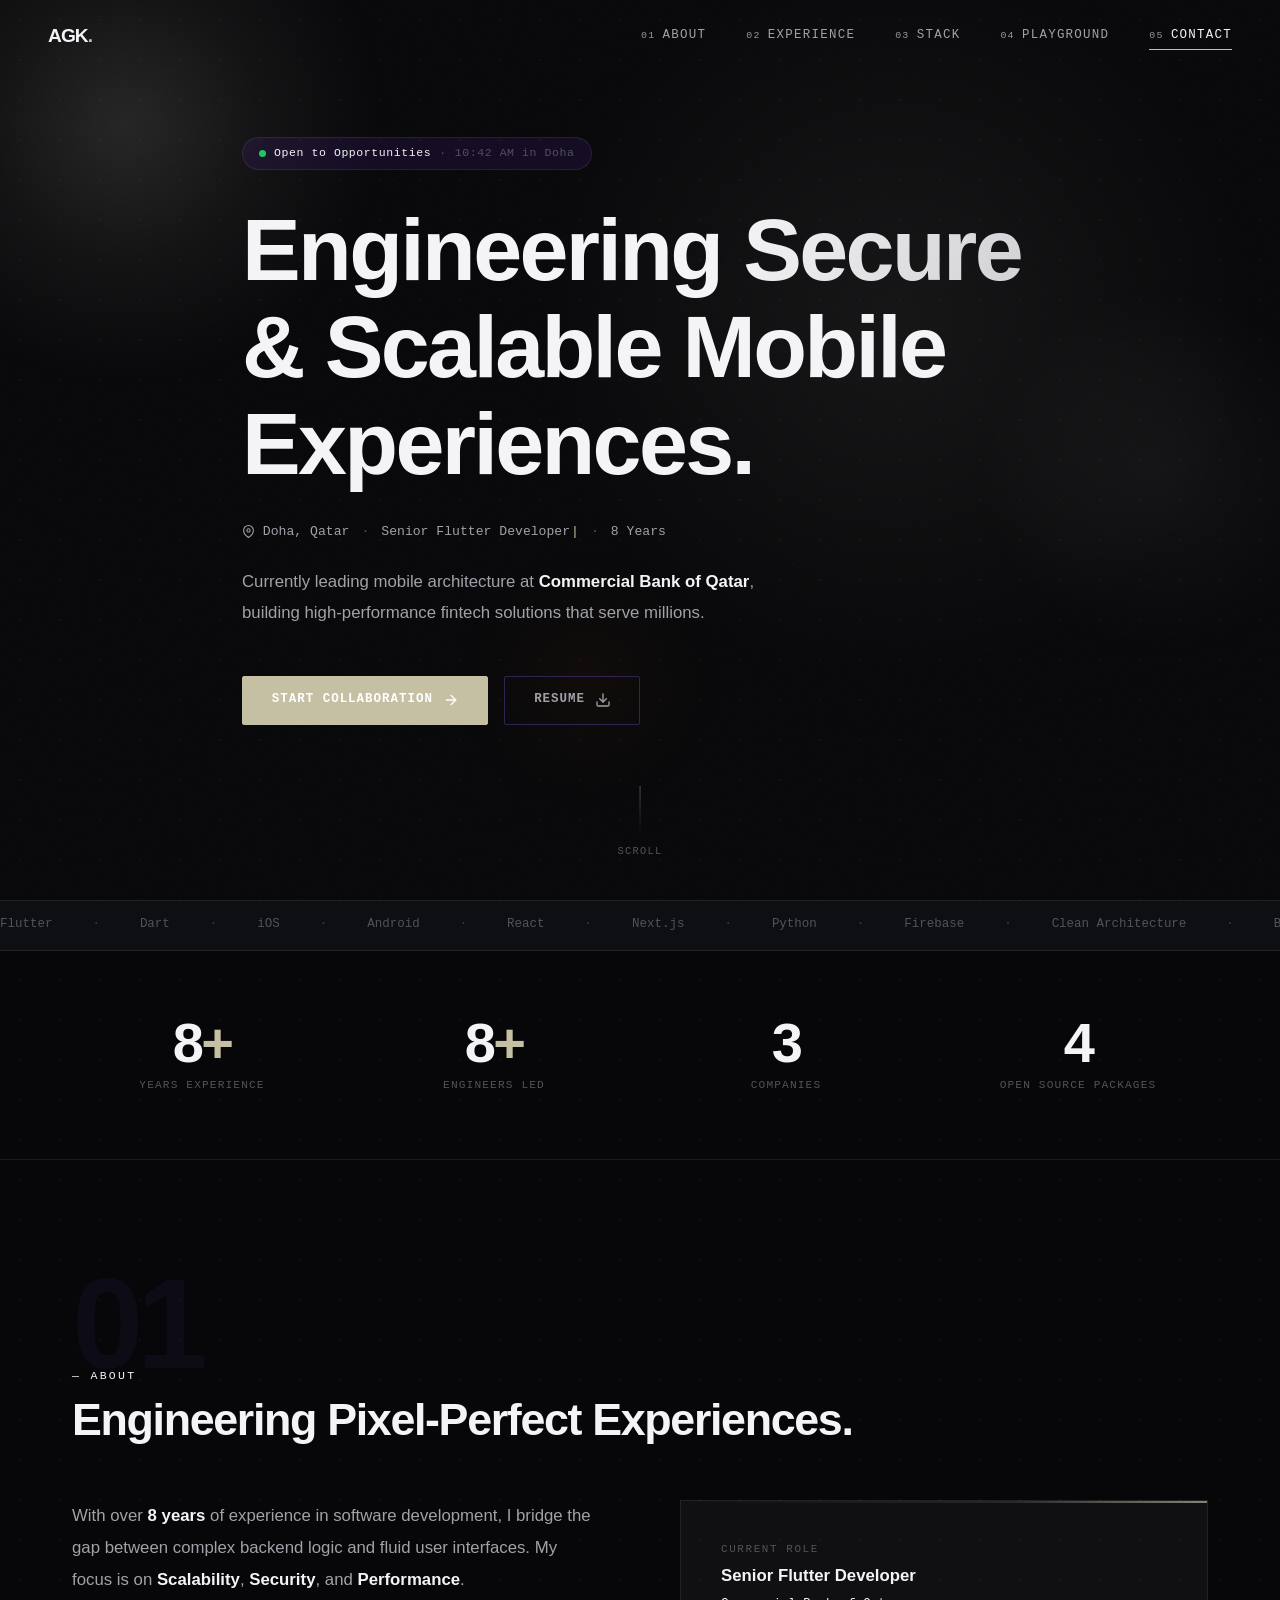
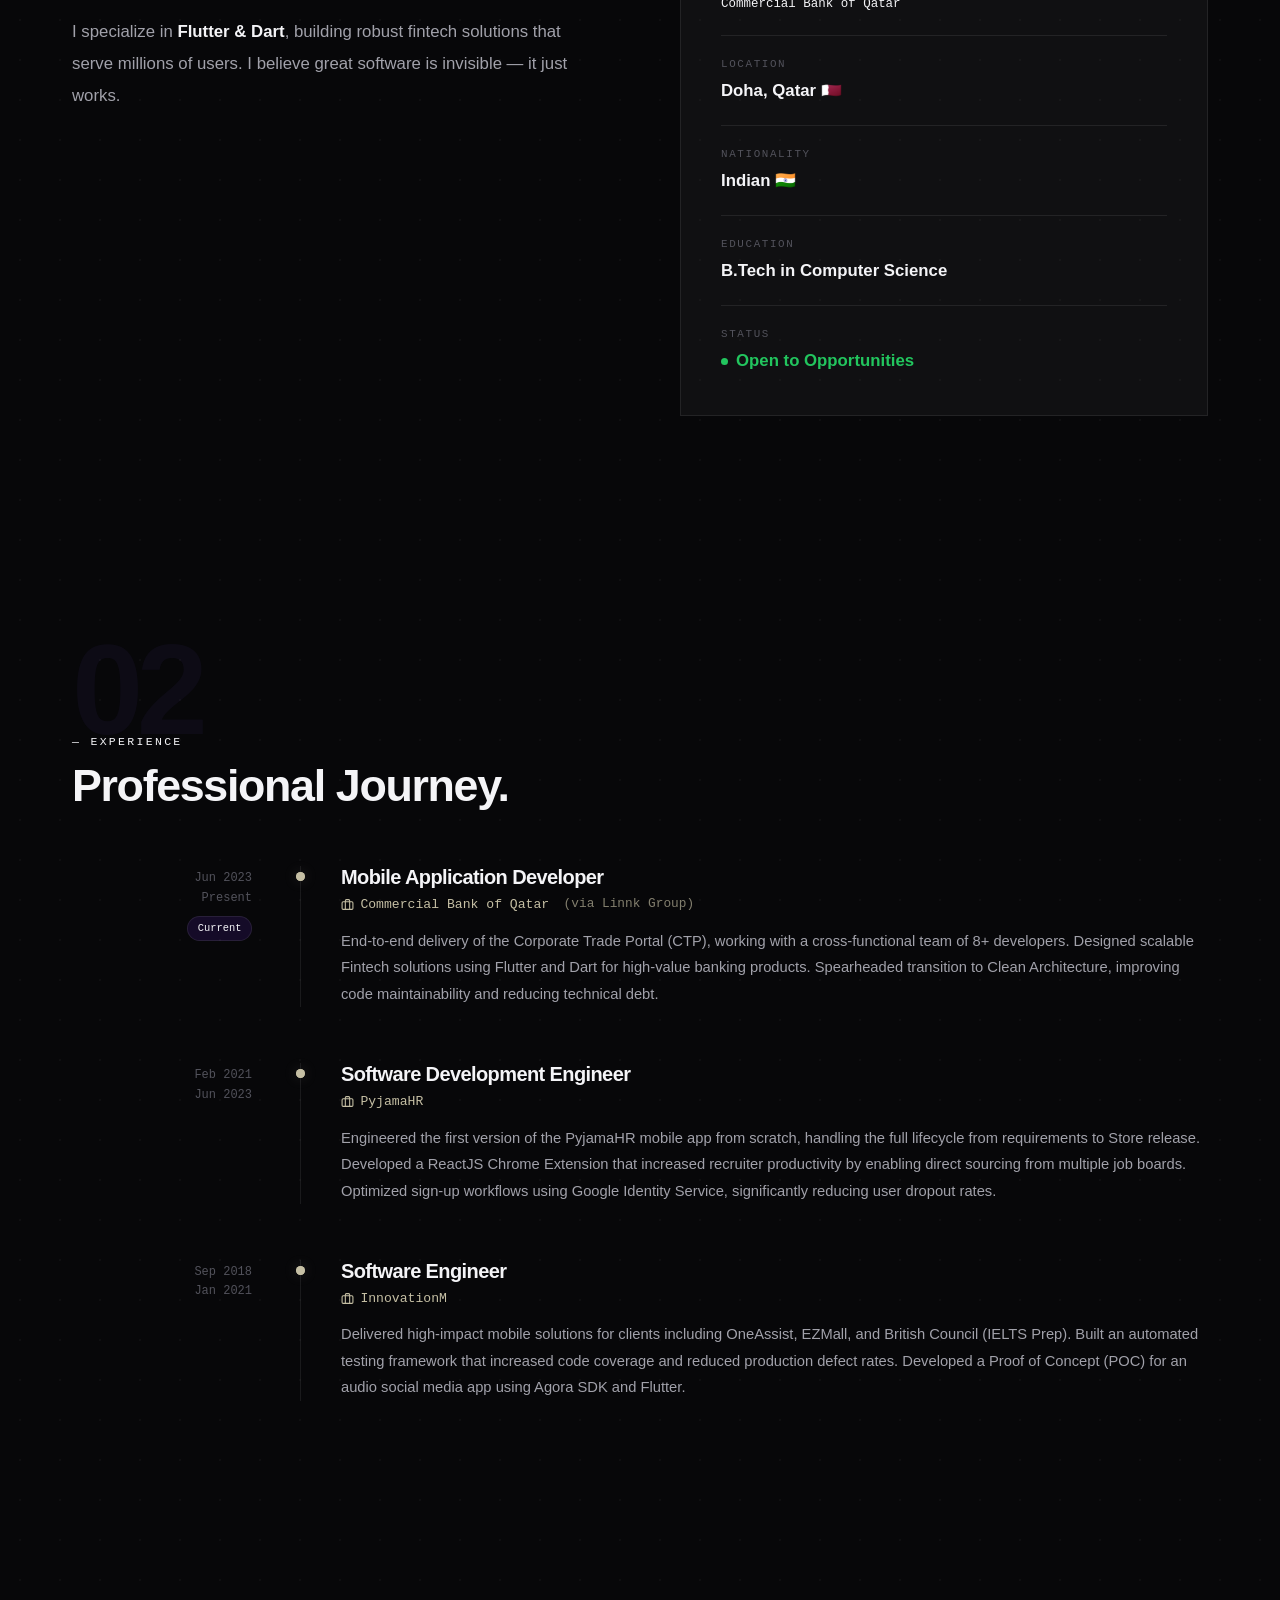
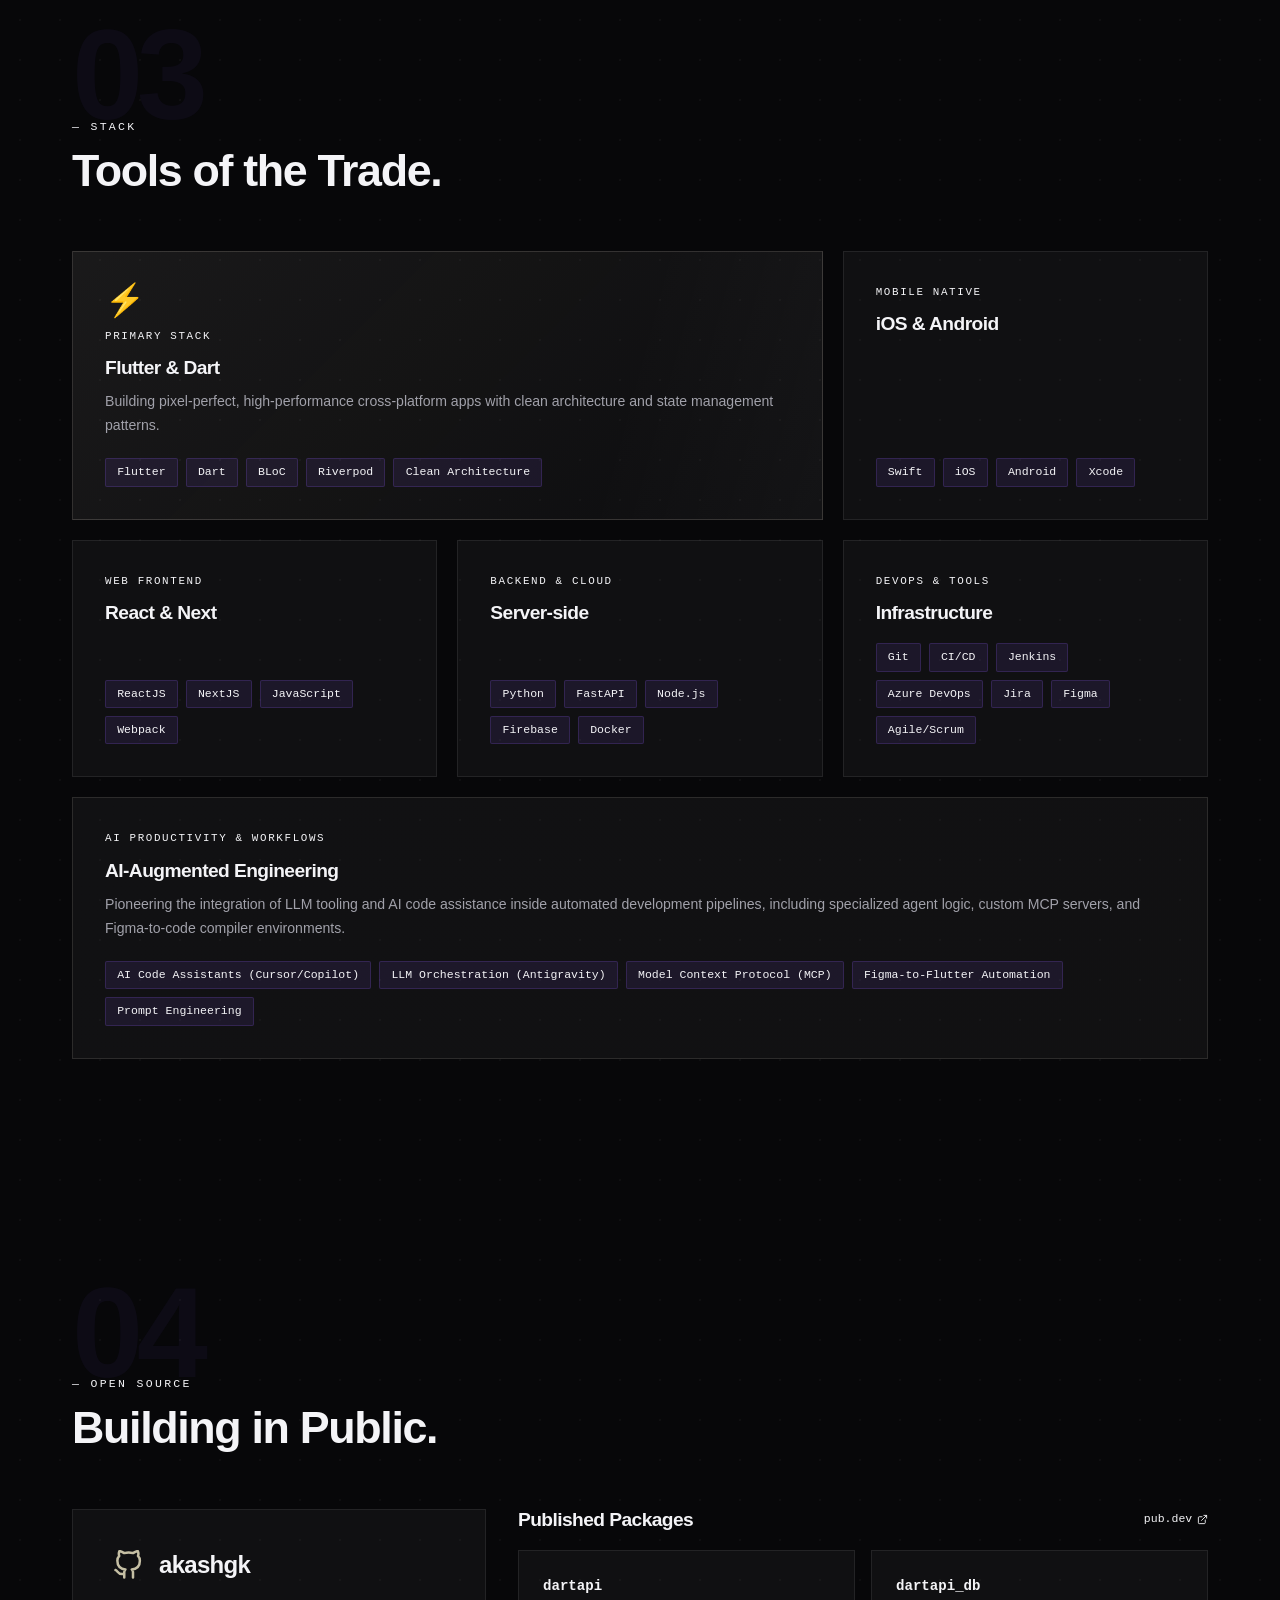
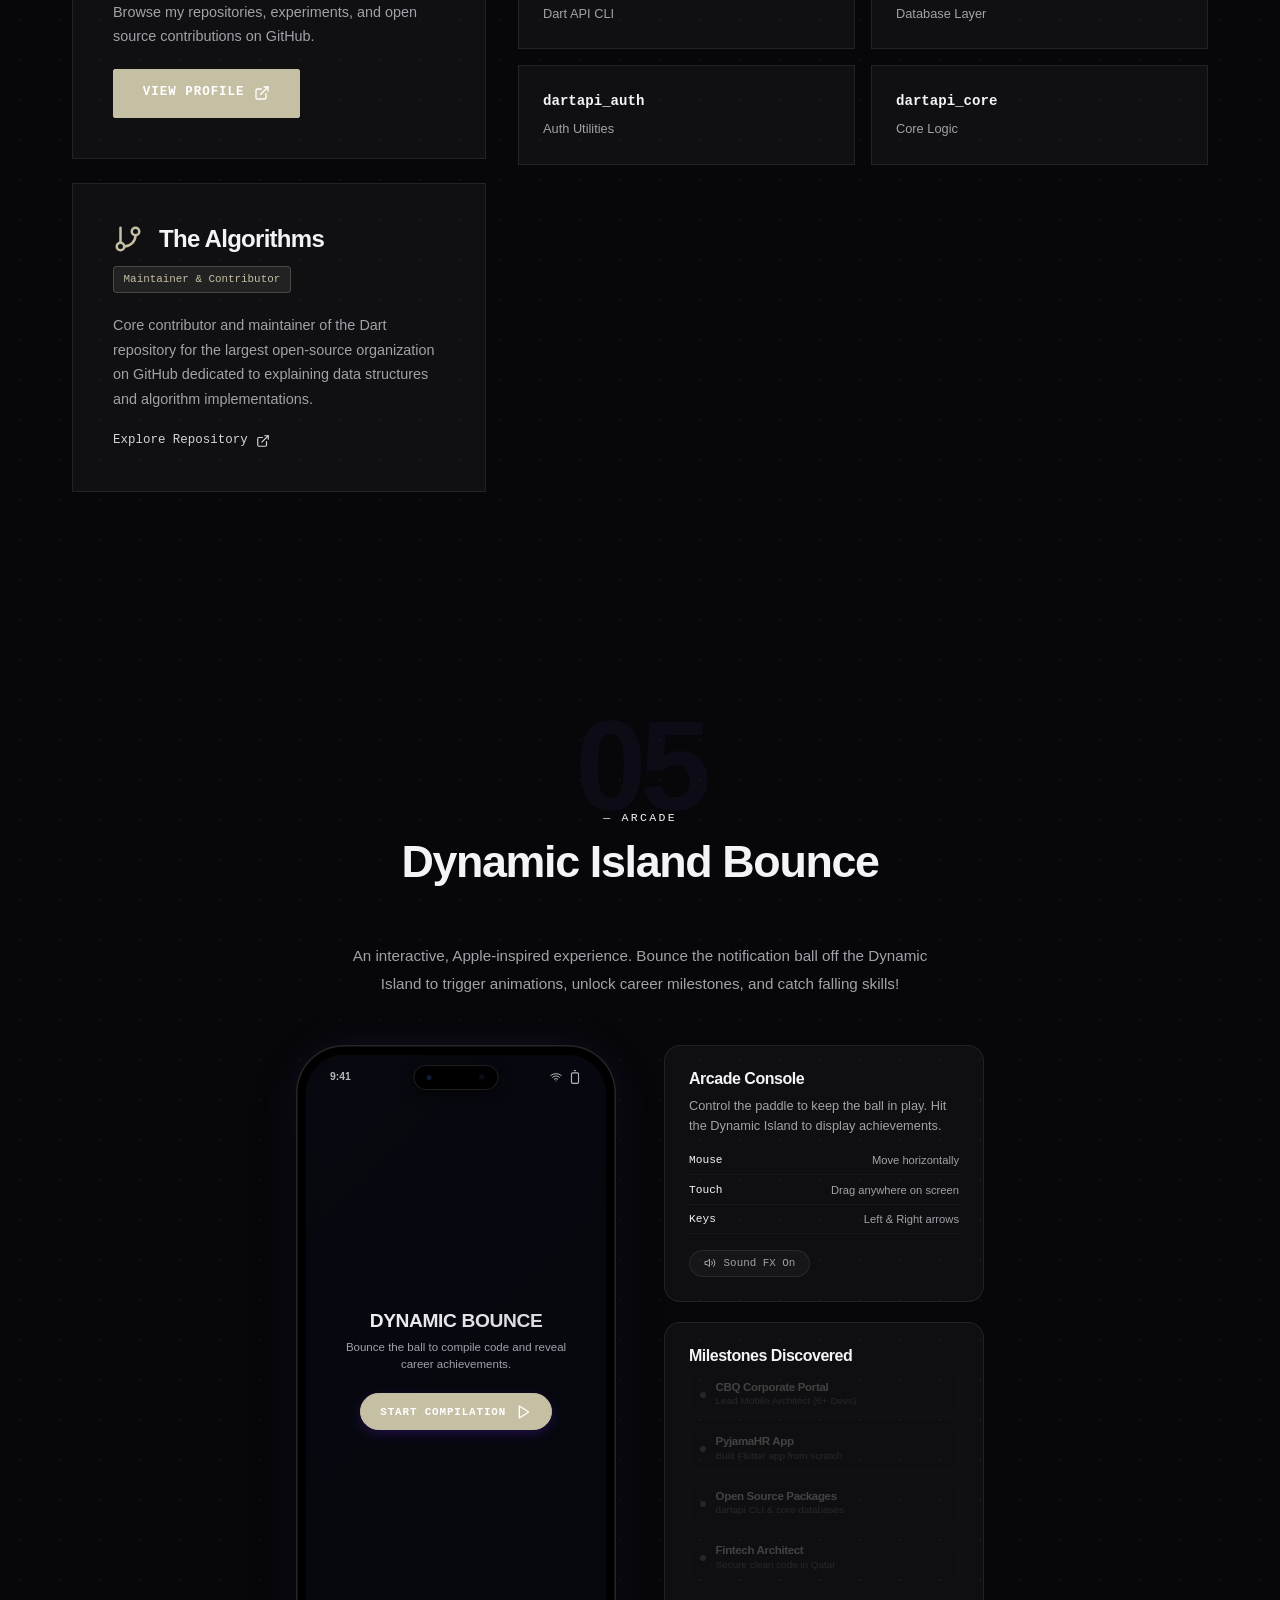
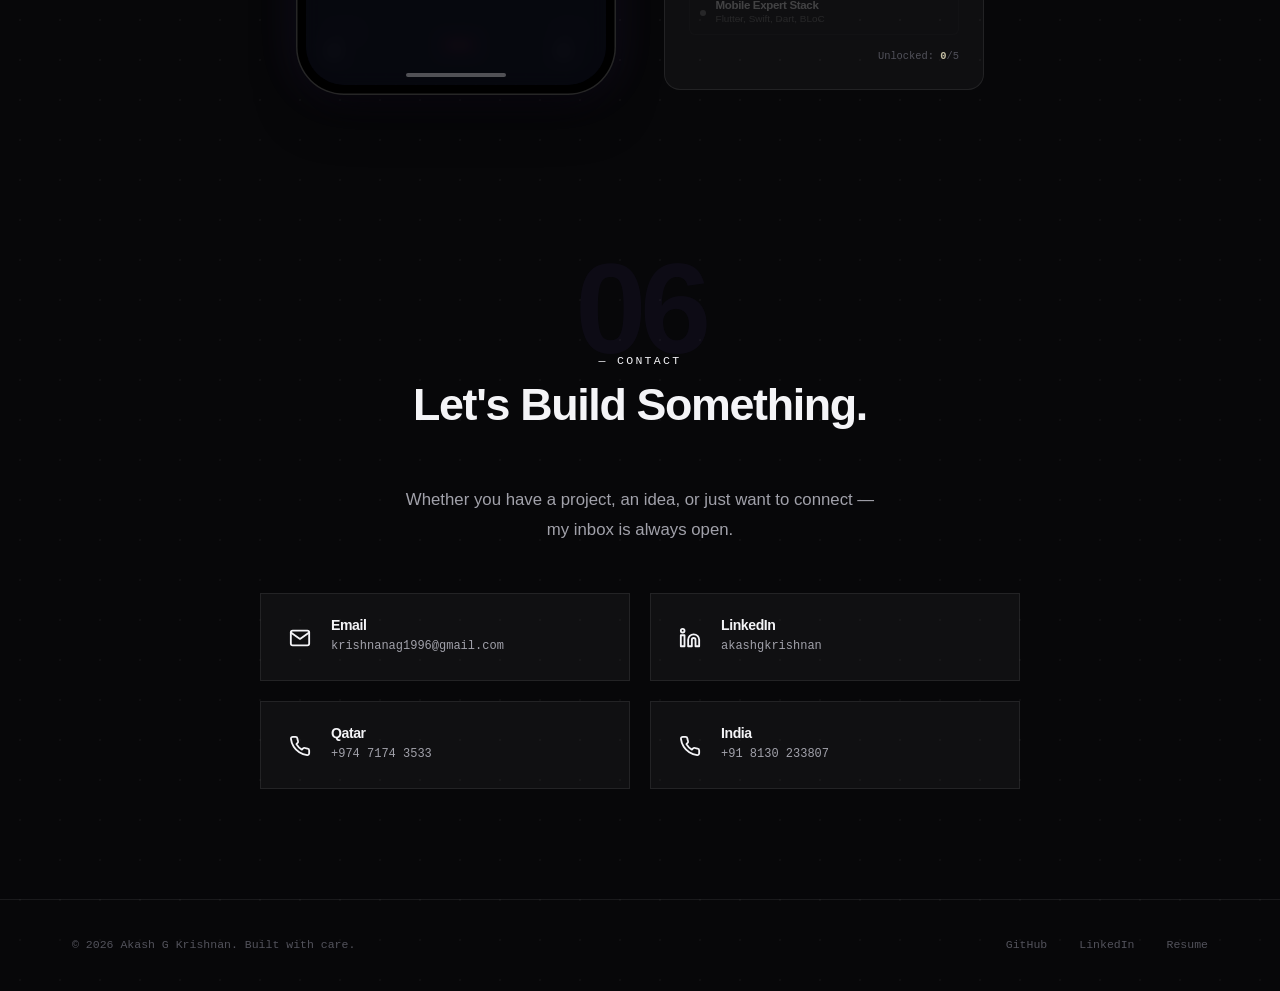
==== index.html @ 766eebfc "Make the site faster and more interactive Performance: - Remove Google Fonts (Syne/Inter/Space Mono " ====
<!doctype html>
<html lang="en">
  <head>
    <meta charset="UTF-8" />
    <meta name="viewport" content="width=device-width, initial-scale=1.0" />
    <meta
      name="description"
      content="Akash G Krishnan - Senior Flutter Developer based in Qatar. Expert in Banking Apps, Clean Architecture, and Digital Transformation."
    />
    <title>Akash G Krishnan | Digital Architect</title>

    <meta property="og:type" content="profile" />
    <meta
      property="og:title"
      content="Akash G Krishnan | Senior Flutter Developer"
    />
    <meta
      property="og:description"
      content="Building high-performance banking applications. 8 Years Experience. Currently leading Mobile Architecture at CBQ."
    />
    <meta property="og:url" content="https://akashgk.com" />
    <meta
      property="og:image"
      content="https://akashgk.com/images/og-banner.jpeg"
    />
    <meta name="twitter:card" content="summary_large_image" />
    <meta name="twitter:title" content="Akash G Krishnan | Flutter Architect" />
    <meta
      name="twitter:description"
      content="Senior Flutter Developer based in Qatar. Specializing in secure banking apps and clean architecture."
    />
    <meta
      name="twitter:image"
      content="https://akashgk.com/images/og-banner.jpeg"
    />
    <meta
      name="keywords"
      content="Akash G Krishnan, Flutter Developer Qatar, Senior Software Engineer Doha, Dart Expert, Commercial Bank of Qatar, FinTech Developer, Mobile App Architect"
    />
    <meta name="author" content="Akash G Krishnan" />
    <link rel="canonical" href="https://akashgk.com" />
    <meta name="robots" content="index, follow" />
    <meta name="theme-color" content="#070709" />

    <link rel="stylesheet" href="styles.css" />
    <script src="script.js" defer></script>
  </head>
  <body>
    <div id="progress-bar" aria-hidden="true"></div>
    <!-- Navbar -->
    <nav class="navbar">
      <a href="#" class="nav-logo">AGK<span class="nav-logo-dot">.</span></a>
      <div class="nav-links">
        <a href="#about" class="nav-link" data-num="01">About</a>
        <a href="#experience" class="nav-link" data-num="02">Experience</a>
        <a href="#skills" class="nav-link" data-num="03">Stack</a>
        <a href="#playground" class="nav-link" data-num="04">Playground</a>
        <a href="#contact" class="nav-link" data-num="05">Contact</a>
      </div>
      <button class="mobile-toggle" aria-label="Menu" aria-expanded="false">
        <svg class="icon icon-menu" width="24" height="24" viewBox="0 0 24 24" fill="none" stroke="currentColor" stroke-width="2" stroke-linecap="round" stroke-linejoin="round" aria-hidden="true"><line x1="3" y1="12" x2="21" y2="12"/><line x1="3" y1="6" x2="21" y2="6"/><line x1="3" y1="18" x2="21" y2="18"/></svg>
        <svg class="icon icon-close" width="24" height="24" viewBox="0 0 24 24" fill="none" stroke="currentColor" stroke-width="2" stroke-linecap="round" stroke-linejoin="round" aria-hidden="true"><line x1="18" y1="6" x2="6" y2="18"/><line x1="6" y1="6" x2="18" y2="18"/></svg>
      </button>
    </nav>

    <!-- Hero -->
    <section class="hero">
      <div class="hero-orbs" aria-hidden="true">
        <div class="orb-layer">
          <div class="orb orb-1"></div>
          <div class="orb orb-2"></div>
          <div class="orb orb-3"></div>
        </div>
      </div>
      <div class="hero-spotlight" aria-hidden="true"></div>
      <div class="container hero-content">
        <span class="hero-badge fade-up">
          <span class="badge-dot"></span>
          Open to Opportunities
          <span class="badge-time" id="doha-time"></span>
        </span>
        <h1 class="fade-up" style="transition-delay: 100ms">
          Engineering <span class="highlight">Secure</span> &amp; Scalable Mobile Experiences.
        </h1>
        <p class="hero-meta fade-up" style="transition-delay: 180ms">
          <span
            ><svg class="icon" width="13" height="13" viewBox="0 0 24 24" fill="none" stroke="currentColor" stroke-width="2" stroke-linecap="round" stroke-linejoin="round" aria-hidden="true"><path d="M21 10c0 7-9 13-9 13s-9-6-9-13a9 9 0 0 1 18 0z"/><circle cx="12" cy="10" r="3"/></svg
            >&nbsp;Doha, Qatar</span
          >
          <span class="hero-meta-sep">·</span>
          <span id="typed-role"></span>
          <span class="hero-meta-sep">·</span>
          <span>8 Years</span>
        </p>
        <p class="hero-desc fade-up" style="transition-delay: 240ms">
          Currently leading mobile architecture at
          <strong>Commercial Bank of Qatar</strong>, building high-performance
          fintech solutions that serve millions.
        </p>
        <div class="hero-cta fade-up" style="transition-delay: 300ms">
          <a href="#contact" class="btn btn-primary">
            Start Collaboration
            <svg class="icon" width="16" height="16" viewBox="0 0 24 24" fill="none" stroke="currentColor" stroke-width="2" stroke-linecap="round" stroke-linejoin="round" aria-hidden="true"><line x1="5" y1="12" x2="19" y2="12"/><polyline points="12 5 19 12 12 19"/></svg>
          </a>
          <a href="/AKASH_G_KRISHNAN_RESUME.pdf" class="btn btn-ghost" download>
            Resume
            <svg class="icon" width="16" height="16" viewBox="0 0 24 24" fill="none" stroke="currentColor" stroke-width="2" stroke-linecap="round" stroke-linejoin="round" aria-hidden="true"><path d="M21 15v4a2 2 0 0 1-2 2H5a2 2 0 0 1-2-2v-4"/><polyline points="7 10 12 15 17 10"/><line x1="12" y1="15" x2="12" y2="3"/></svg>
          </a>
        </div>
      </div>
      <div class="scroll-indicator" aria-hidden="true">
        <div class="scroll-line"></div>
        <span>Scroll</span>
      </div>
    </section>

    <!-- Marquee -->
    <div class="marquee-strip" aria-hidden="true">
      <div class="marquee-inner">
        <span>Flutter</span><span class="marquee-sep">·</span> <span>Dart</span
        ><span class="marquee-sep">·</span> <span>iOS</span
        ><span class="marquee-sep">·</span> <span>Android</span
        ><span class="marquee-sep">·</span> <span>React</span
        ><span class="marquee-sep">·</span> <span>Next.js</span
        ><span class="marquee-sep">·</span> <span>Python</span
        ><span class="marquee-sep">·</span> <span>Firebase</span
        ><span class="marquee-sep">·</span> <span>Clean Architecture</span
        ><span class="marquee-sep">·</span> <span>BLoC</span
        ><span class="marquee-sep">·</span> <span>FinTech</span
        ><span class="marquee-sep">·</span> <span>Banking Apps</span
        ><span class="marquee-sep">·</span> <span>Docker</span
        ><span class="marquee-sep">·</span> <span>CI/CD</span
        ><span class="marquee-sep">·</span>
        <!-- duplicate for seamless loop -->
        <span>Flutter</span><span class="marquee-sep">·</span> <span>Dart</span
        ><span class="marquee-sep">·</span> <span>iOS</span
        ><span class="marquee-sep">·</span> <span>Android</span
        ><span class="marquee-sep">·</span> <span>React</span
        ><span class="marquee-sep">·</span> <span>Next.js</span
        ><span class="marquee-sep">·</span> <span>Python</span
        ><span class="marquee-sep">·</span> <span>Firebase</span
        ><span class="marquee-sep">·</span> <span>Clean Architecture</span
        ><span class="marquee-sep">·</span> <span>BLoC</span
        ><span class="marquee-sep">·</span> <span>FinTech</span
        ><span class="marquee-sep">·</span> <span>Banking Apps</span
        ><span class="marquee-sep">·</span> <span>Docker</span
        ><span class="marquee-sep">·</span> <span>CI/CD</span
        ><span class="marquee-sep">·</span>
      </div>
    </div>

    <!-- Stats Bar -->
    <div class="stats-bar">
      <div class="container">
        <div class="stats-grid">
          <div class="stat-item fade-up">
            <div class="stat-number">
              <span data-count="8">0</span><span class="suffix">+</span>
            </div>
            <div class="stat-label">Years Experience</div>
          </div>
          <div class="stat-item fade-up" style="transition-delay: 80ms">
            <div class="stat-number">
              <span data-count="8">0</span><span class="suffix">+</span>
            </div>
            <div class="stat-label">Engineers Led</div>
          </div>
          <div class="stat-item fade-up" style="transition-delay: 160ms">
            <div class="stat-number">
              <span data-count="3">0</span><span class="suffix"></span>
            </div>
            <div class="stat-label">Companies</div>
          </div>
          <div class="stat-item fade-up" style="transition-delay: 240ms">
            <div class="stat-number">
              <span data-count="4">0</span><span class="suffix"></span>
            </div>
            <div class="stat-label">Open Source Packages</div>
          </div>
        </div>
      </div>
    </div>

    <!-- About -->
    <section id="about">
      <div class="container">
        <div class="section-header fade-up">
          <span class="section-num" aria-hidden="true">01</span>
          <span class="section-tag">About</span>
          <h2>Engineering Pixel-Perfect Experiences.</h2>
        </div>
        <div class="about-grid">
          <div class="about-text fade-up">
            <p>
              With over <strong>8 years</strong> of experience in software
              development, I bridge the gap between complex backend logic and
              fluid user interfaces. My focus is on
              <strong>Scalability</strong>, <strong>Security</strong>, and
              <strong>Performance</strong>.
            </p>
            <p>
              I specialize in <strong>Flutter &amp; Dart</strong>, building
              robust fintech solutions that serve millions of users. I believe
              great software is invisible — it just works.
            </p>
          </div>
          <div class="about-card fade-up" style="transition-delay: 150ms">
            <div class="about-rows">
              <div class="about-row">
                <span class="row-label">Current Role</span>
                <span class="row-value">Senior Flutter Developer</span>
                <span class="row-sub">Commercial Bank of Qatar</span>
              </div>
              <div class="about-row">
                <span class="row-label">Location</span>
                <span class="row-value">Doha, Qatar 🇶🇦</span>
              </div>
              <div class="about-row">
                <span class="row-label">Nationality</span>
                <span class="row-value">Indian 🇮🇳</span>
              </div>
              <div class="about-row">
                <span class="row-label">Education</span>
                <span class="row-value">B.Tech in Computer Science</span>
              </div>
              <div class="about-row">
                <span class="row-label">Status</span>
                <span class="row-value" style="color: #22c55e">
                  <span class="status-dot"></span>
                  Open to Opportunities
                </span>
              </div>
            </div>
          </div>
        </div>
      </div>
    </section>

    <!-- Experience -->
    <section id="experience">
      <div class="container">
        <div class="section-header fade-up">
          <span class="section-num" aria-hidden="true">02</span>
          <span class="section-tag">Experience</span>
          <h2>Professional Journey.</h2>
        </div>
        <div class="timeline fade-up" style="transition-delay: 100ms">
          <div class="timeline-item">
            <div class="timeline-meta">
              <span class="timeline-date">Jun 2023<br />Present</span>
              <span class="timeline-badge">Current</span>
            </div>
            <div class="timeline-body">
              <h3>Mobile Application Developer</h3>
              <p class="timeline-company">
                <svg class="icon" width="13" height="13" viewBox="0 0 24 24" fill="none" stroke="currentColor" stroke-width="2" stroke-linecap="round" stroke-linejoin="round" aria-hidden="true"><rect x="2" y="7" width="20" height="14" rx="2" ry="2"/><path d="M16 21V5a2 2 0 0 0-2-2h-4a2 2 0 0 0-2 2v16"/></svg>
                Commercial Bank of Qatar <span class="timeline-via" style="font-size: 0.8rem; opacity: 0.65; margin-left: 0.5rem;">(via Linnk Group)</span>
              </p>
              <p class="timeline-desc">
                End-to-end delivery of the Corporate Trade Portal (CTP), working with a cross-functional team of 8+ developers. Designed scalable Fintech solutions using Flutter and Dart for high-value banking products. Spearheaded transition to Clean Architecture, improving code maintainability and reducing technical debt.
              </p>
            </div>
          </div>

          <div class="timeline-item">
            <div class="timeline-meta">
              <span class="timeline-date">Feb 2021<br />Jun 2023</span>
            </div>
            <div class="timeline-body">
              <h3>Software Development Engineer</h3>
              <p class="timeline-company">
                <svg class="icon" width="13" height="13" viewBox="0 0 24 24" fill="none" stroke="currentColor" stroke-width="2" stroke-linecap="round" stroke-linejoin="round" aria-hidden="true"><rect x="2" y="7" width="20" height="14" rx="2" ry="2"/><path d="M16 21V5a2 2 0 0 0-2-2h-4a2 2 0 0 0-2 2v16"/></svg>
                PyjamaHR
              </p>
              <p class="timeline-desc">
                Engineered the first version of the PyjamaHR mobile app from scratch, handling the full lifecycle from requirements to Store release. Developed a ReactJS Chrome Extension that increased recruiter productivity by enabling direct sourcing from multiple job boards. Optimized sign-up workflows using Google Identity Service, significantly reducing user dropout rates.
              </p>
            </div>
          </div>

          <div class="timeline-item">
            <div class="timeline-meta">
              <span class="timeline-date">Sep 2018<br />Jan 2021</span>
            </div>
            <div class="timeline-body">
              <h3>Software Engineer</h3>
              <p class="timeline-company">
                <svg class="icon" width="13" height="13" viewBox="0 0 24 24" fill="none" stroke="currentColor" stroke-width="2" stroke-linecap="round" stroke-linejoin="round" aria-hidden="true"><rect x="2" y="7" width="20" height="14" rx="2" ry="2"/><path d="M16 21V5a2 2 0 0 0-2-2h-4a2 2 0 0 0-2 2v16"/></svg>
                InnovationM
              </p>
              <p class="timeline-desc">
                Delivered high-impact mobile solutions for clients including OneAssist, EZMall, and British Council (IELTS Prep). Built an automated testing framework that increased code coverage and reduced production defect rates. Developed a Proof of Concept (POC) for an audio social media app using Agora SDK and Flutter.
              </p>
            </div>
          </div>
        </div>
      </div>
    </section>

    <!-- Skills -->
    <section id="skills">
      <div class="container">
        <div class="section-header fade-up">
          <span class="section-num" aria-hidden="true">03</span>
          <span class="section-tag">Stack</span>
          <h2>Tools of the Trade.</h2>
        </div>
        <div class="bento-grid">
          <!-- Flutter — featured -->
          <div class="bento-cell bento-featured glow fade-up">
            <span class="bento-icon">⚡</span>
            <span class="bento-label">Primary Stack</span>
            <h3>Flutter &amp; Dart</h3>
            <p>
              Building pixel-perfect, high-performance cross-platform apps with
              clean architecture and state management patterns.
            </p>
            <div class="bento-tags">
              <span class="bento-tag">Flutter</span>
              <span class="bento-tag">Dart</span>
              <span class="bento-tag">BLoC</span>
              <span class="bento-tag">Riverpod</span>
              <span class="bento-tag">Clean Architecture</span>
            </div>
          </div>

          <!-- Mobile Native -->
          <div class="bento-cell glow fade-up" style="transition-delay: 80ms">
            <span class="bento-label">Mobile Native</span>
            <h3>iOS &amp; Android</h3>
            <div class="bento-tags">
              <span class="bento-tag">Swift</span>
              <span class="bento-tag">iOS</span>
              <span class="bento-tag">Android</span>
              <span class="bento-tag">Xcode</span>
            </div>
          </div>

          <!-- Web -->
          <div class="bento-cell glow fade-up" style="transition-delay: 120ms">
            <span class="bento-label">Web Frontend</span>
            <h3>React &amp; Next</h3>
            <div class="bento-tags">
              <span class="bento-tag">ReactJS</span>
              <span class="bento-tag">NextJS</span>
              <span class="bento-tag">JavaScript</span>
              <span class="bento-tag">Webpack</span>
            </div>
          </div>

          <!-- Backend -->
          <div class="bento-cell glow fade-up" style="transition-delay: 160ms">
            <span class="bento-label">Backend &amp; Cloud</span>
            <h3>Server-side</h3>
            <div class="bento-tags">
              <span class="bento-tag">Python</span>
              <span class="bento-tag">FastAPI</span>
              <span class="bento-tag">Node.js</span>
              <span class="bento-tag">Firebase</span>
              <span class="bento-tag">Docker</span>
            </div>
          </div>

          <!-- DevOps -->
          <div class="bento-cell glow fade-up" style="transition-delay: 200ms">
            <span class="bento-label">DevOps &amp; Tools</span>
            <h3>Infrastructure</h3>
            <div class="bento-tags">
              <span class="bento-tag">Git</span>
              <span class="bento-tag">CI/CD</span>
              <span class="bento-tag">Jenkins</span>
              <span class="bento-tag">Azure DevOps</span>
              <span class="bento-tag">Jira</span>
              <span class="bento-tag">Figma</span>
              <span class="bento-tag">Agile/Scrum</span>
            </div>
          </div>

          <!-- AI Productivity & LLM Tooling -->
          <div class="bento-cell bento-full glow fade-up" style="transition-delay: 240ms">
            <span class="bento-label">AI Productivity &amp; Workflows</span>
            <h3>AI-Augmented Engineering</h3>
            <p>
              Pioneering the integration of LLM tooling and AI code assistance inside automated development pipelines, including specialized agent logic, custom MCP servers, and Figma-to-code compiler environments.
            </p>
            <div class="bento-tags">
              <span class="bento-tag">AI Code Assistants (Cursor/Copilot)</span>
              <span class="bento-tag">LLM Orchestration (Antigravity)</span>
              <span class="bento-tag">Model Context Protocol (MCP)</span>
              <span class="bento-tag">Figma-to-Flutter Automation</span>
              <span class="bento-tag">Prompt Engineering</span>
            </div>
          </div>
        </div>
      </div>
    </section>

    <!-- Open Source -->
    <section id="opensource">
      <div class="container">
        <div class="section-header fade-up">
          <span class="section-num" aria-hidden="true">04</span>
          <span class="section-tag">Open Source</span>
          <h2>Building in Public.</h2>
        </div>
        <div class="os-layout">
          <div class="os-left-col">
            <a
              href="https://github.com/akashgk"
              target="_blank"
              class="os-github-card glow fade-up"
            >
              <div class="os-github-header">
                <svg class="icon os-card-icon" width="30" height="30" viewBox="0 0 24 24" fill="none" stroke="currentColor" stroke-width="2" stroke-linecap="round" stroke-linejoin="round" aria-hidden="true"><path d="M9 19c-5 1.5-5-2.5-7-3m14 6v-3.87a3.37 3.37 0 0 0-.94-2.61c3.14-.35 6.44-1.54 6.44-7A5.44 5.44 0 0 0 20 4.77 5.07 5.07 0 0 0 19.91 1S18.73.65 16 2.48a13.38 13.38 0 0 0-7 0C6.27.65 5.09 1 5.09 1A5.07 5.07 0 0 0 5 4.77a5.44 5.44 0 0 0-1.5 3.78c0 5.42 3.3 6.61 6.44 7A3.37 3.37 0 0 0 9 18.13V22"/></svg>
                <h3>akashgk</h3>
              </div>
              <p>
                Browse my repositories, experiments, and open source contributions
                on GitHub.
              </p>
              <span
                class="btn btn-primary"
                style="align-self: flex-start; margin-top: auto"
              >
                View Profile
                <svg class="icon" width="16" height="16" viewBox="0 0 24 24" fill="none" stroke="currentColor" stroke-width="2" stroke-linecap="round" stroke-linejoin="round" aria-hidden="true"><path d="M18 13v6a2 2 0 0 1-2 2H5a2 2 0 0 1-2-2V8a2 2 0 0 1 2-2h6"/><polyline points="15 3 21 3 21 9"/><line x1="10" y1="14" x2="21" y2="3"/></svg>
              </span>
            </a>

            <div class="os-algorithms-card glow fade-up" style="transition-delay: 50ms">
              <div class="os-algorithms-header">
                <svg class="icon os-card-icon" width="30" height="30" viewBox="0 0 24 24" fill="none" stroke="currentColor" stroke-width="2" stroke-linecap="round" stroke-linejoin="round" aria-hidden="true"><line x1="6" y1="3" x2="6" y2="15"/><circle cx="18" cy="6" r="3"/><circle cx="6" cy="18" r="3"/><path d="M18 9a9 9 0 0 1-9 9"/></svg>
                <h3>The Algorithms</h3>
              </div>
              <span class="os-badge">Maintainer &amp; Contributor</span>
              <p>
                Core contributor and maintainer of the Dart repository for the largest open-source organization on GitHub dedicated to explaining data structures and algorithm implementations.
              </p>
              <a href="https://github.com/TheAlgorithms/Dart" target="_blank" class="os-card-link">
                Explore Repository
                <svg class="icon" width="14" height="14" viewBox="0 0 24 24" fill="none" stroke="currentColor" stroke-width="2" stroke-linecap="round" stroke-linejoin="round" aria-hidden="true"><path d="M18 13v6a2 2 0 0 1-2 2H5a2 2 0 0 1-2-2V8a2 2 0 0 1 2-2h6"/><polyline points="15 3 21 3 21 9"/><line x1="10" y1="14" x2="21" y2="3"/></svg>
              </a>
            </div>
          </div>

          <div class="fade-up" style="transition-delay: 100ms">
            <div class="os-packages-header">
              <h3>Published Packages</h3>
              <a
                href="https://pub.dev/publishers/akashgk.com/packages"
                target="_blank"
                class="os-pubdev-link"
              >
                pub.dev
                <svg class="icon" width="11" height="11" viewBox="0 0 24 24" fill="none" stroke="currentColor" stroke-width="2" stroke-linecap="round" stroke-linejoin="round" aria-hidden="true"><path d="M18 13v6a2 2 0 0 1-2 2H5a2 2 0 0 1-2-2V8a2 2 0 0 1 2-2h6"/><polyline points="15 3 21 3 21 9"/><line x1="10" y1="14" x2="21" y2="3"/></svg>
              </a>
            </div>
            <div class="pkg-grid">
              <a
                href="https://pub.dev/packages/dartapi"
                target="_blank"
                class="pkg-card glow"
              >
                <span class="pkg-name">dartapi</span>
                <span class="pkg-desc">Dart API CLI</span>
              </a>
              <a
                href="https://pub.dev/packages/dartapi_db"
                target="_blank"
                class="pkg-card glow"
              >
                <span class="pkg-name">dartapi_db</span>
                <span class="pkg-desc">Database Layer</span>
              </a>
              <a
                href="https://pub.dev/packages/dartapi_auth"
                target="_blank"
                class="pkg-card glow"
              >
                <span class="pkg-name">dartapi_auth</span>
                <span class="pkg-desc">Auth Utilities</span>
              </a>
              <a
                href="https://pub.dev/packages/dartapi_core"
                target="_blank"
                class="pkg-card glow"
              >
                <span class="pkg-name">dartapi_core</span>
                <span class="pkg-desc">Core Logic</span>
              </a>
            </div>
          </div>
        </div>
      </div>
    </section>

    <!-- Playground (Arcade) -->
    <section id="playground">
      <div class="container">
        <div class="section-header fade-up" style="text-align: center">
          <span
            class="section-num"
            aria-hidden="true"
            style="display: block; text-align: center"
            >05</span
          >
          <span class="section-tag" style="text-align: center; display: block"
            >Arcade</span
          >
          <h2>Dynamic Island Bounce</h2>
        </div>

        <p class="playground-desc fade-up" style="text-align: center; max-width: 600px; margin: 0 auto 3rem auto; color: var(--text-2);">
          An interactive, Apple-inspired experience. Bounce the notification ball off the Dynamic Island to trigger animations, unlock career milestones, and catch falling skills!
        </p>

        <div class="game-wrapper fade-up" style="transition-delay: 100ms">
          <!-- iOS-style Game Console -->
          <div class="iphone-device">
            <div class="iphone-bezel">
              <div class="iphone-screen">
                <!-- Status Bar -->
                <div class="iphone-status-bar">
                  <span class="status-time">9:41</span>
                  <div class="status-icons">
                    <svg class="icon" width="12" height="12" viewBox="0 0 24 24" fill="none" stroke="currentColor" stroke-width="2" stroke-linecap="round" stroke-linejoin="round" aria-hidden="true"><path d="M5 12.55a11 11 0 0 1 14.08 0"/><path d="M1.42 9a16 16 0 0 1 21.16 0"/><path d="M8.53 16.11a6 6 0 0 1 6.95 0"/><line x1="12" y1="20" x2="12.01" y2="20"/></svg>
                    <svg class="icon" width="14" height="14" viewBox="0 0 24 24" fill="none" stroke="currentColor" stroke-width="2" stroke-linecap="round" stroke-linejoin="round" aria-hidden="true" style="transform: rotate(90deg) scaleX(-1)"><rect x="1" y="6" width="18" height="12" rx="2" ry="2"/><line x1="23" y1="13" x2="23" y2="11"/></svg>
                  </div>
                </div>

                <!-- Dynamic Island Capsule (morphs dynamically) -->
                <div class="dynamic-island" id="game-island">
                  <div class="island-capsule">
                    <span class="island-dot"></span>
                    <span class="island-camera"></span>
                  </div>
                  <!-- Morphing notification contents -->
                  <div class="island-notification" id="island-notif">
                    <div class="notif-header">
                      <div class="notif-icon-wrap" id="notif-icon-wrap">
                        <svg class="icon" width="14" height="14" viewBox="0 0 24 24" fill="none" stroke="currentColor" stroke-width="2.5" stroke-linecap="round" stroke-linejoin="round" aria-hidden="true"><rect x="2" y="7" width="20" height="14" rx="2" ry="2"/><path d="M16 21V5a2 2 0 0 0-2-2h-4a2 2 0 0 0-2 2v16"/></svg>
                      </div>
                      <div class="notif-title-wrap">
                        <h4 id="notif-title">System Alert</h4>
                        <p id="notif-subtitle">Dynamic Island Active</p>
                      </div>
                    </div>
                    <div class="notif-badge" id="notif-badge">Flutter</div>
                  </div>
                </div>

                <!-- Game Canvas -->
                <canvas id="game-canvas"></canvas>

                <!-- HUD Info Overlay -->
                <div class="game-hud">
                  <div class="hud-item">
                    <span class="hud-label">SCORE</span>
                    <span class="hud-value" id="game-score">0</span>
                  </div>
                  <div class="hud-lives" id="game-lives">
                    <span class="live-dot"></span>
                    <span class="live-dot"></span>
                    <span class="live-dot"></span>
                  </div>
                  <div class="hud-item text-right">
                    <span class="hud-label">BEST</span>
                    <span class="hud-value" id="game-highscore">0</span>
                  </div>
                </div>

                <!-- Start / Game Over Overlays -->
                <div class="game-overlay active" id="game-overlay">
                  <div class="overlay-content">
                    <h3 id="overlay-title">DYNAMIC BOUNCE</h3>
                    <p id="overlay-desc">Bounce the ball to compile code and reveal career achievements.</p>
                    <button class="btn btn-primary" id="start-btn">
                      Start Compilation
                      <svg class="icon" width="16" height="16" viewBox="0 0 24 24" fill="none" stroke="currentColor" stroke-width="2" stroke-linecap="round" stroke-linejoin="round" aria-hidden="true"><polygon points="5 3 19 12 5 21 5 3"/></svg>
                    </button>
                  </div>
                </div>

                <!-- iOS Home Indicator -->
                <div class="iphone-home-indicator"></div>
              </div>
            </div>
            <!-- Interactive Shadows & Reflections -->
            <div class="iphone-glare"></div>
          </div>

          <!-- Game Controls & Achievements List -->
          <div class="game-info-sidebar">
            <div class="info-card">
              <h3>Arcade Console</h3>
              <p>Control the paddle to keep the ball in play. Hit the Dynamic Island to display achievements.</p>

              <div class="control-hints">
                <div class="control-hint">
                  <span class="hint-key">Mouse</span> Move horizontally
                </div>
                <div class="control-hint">
                  <span class="hint-key">Touch</span> Drag anywhere on screen
                </div>
                <div class="control-hint">
                  <span class="hint-key">Keys</span> Left &amp; Right arrows
                </div>
              </div>

              <!-- Audio & Mute Toggle -->
              <div class="game-controls-row">
                <button class="btn-game-toggle" id="sound-btn" title="Toggle Sound">
                  <svg class="icon" width="12" height="12" viewBox="0 0 24 24" fill="none" stroke="currentColor" stroke-width="2" stroke-linecap="round" stroke-linejoin="round" aria-hidden="true" id="sound-icon"><polygon points="11 5 6 9 2 9 2 15 6 15 11 19 11 5"/><path d="M19.07 4.93a10 10 0 0 1 0 14.14M15.54 8.46a5 5 0 0 1 0 7.07"/></svg>
                  <span>Sound FX On</span>
                </button>
              </div>
            </div>

            <div class="info-card">
              <h3>Milestones Discovered</h3>
              <div class="milestones-list">
                <div class="milestone-item-check locked" id="ms-cbq">
                  <span class="ms-dot"></span>
                  <div class="ms-details">
                    <h4>CBQ Corporate Portal</h4>
                    <p>Lead Mobile Architect (6+ Devs)</p>
                  </div>
                </div>
                <div class="milestone-item-check locked" id="ms-pyjama">
                  <span class="ms-dot"></span>
                  <div class="ms-details">
                    <h4>PyjamaHR App</h4>
                    <p>Built Flutter app from scratch</p>
                  </div>
                </div>
                <div class="milestone-item-check locked" id="ms-packages">
                  <span class="ms-dot"></span>
                  <div class="ms-details">
                    <h4>Open Source Packages</h4>
                    <p>dartapi CLI &amp; core databases</p>
                  </div>
                </div>
                <div class="milestone-item-check locked" id="ms-qatar">
                  <span class="ms-dot"></span>
                  <div class="ms-details">
                    <h4>Fintech Architect</h4>
                    <p>Secure clean code in Qatar</p>
                  </div>
                </div>
                <div class="milestone-item-check locked" id="ms-developer">
                  <span class="ms-dot"></span>
                  <div class="ms-details">
                    <h4>Mobile Expert Stack</h4>
                    <p>Flutter, Swift, Dart, BLoC</p>
                  </div>
                </div>
              </div>
              <div class="discovery-tracker">
                Unlocked: <span id="unlocked-count">0</span>/5
              </div>
            </div>
          </div>
        </div>
      </div>
    </section>

    <!-- Contact -->
    <section id="contact">
      <div class="container">
        <div class="contact-wrapper">
          <div class="section-header fade-up" style="text-align: center">
            <span
              class="section-num"
              aria-hidden="true"
              style="display: block; text-align: center"
              >06</span
            >
            <span class="section-tag" style="text-align: center; display: block"
              >Contact</span
            >
            <h2>Let's Build Something.</h2>
          </div>
          <p class="contact-sub fade-up">
            Whether you have a project, an idea, or just want to connect —<br />
            my inbox is always open.
          </p>
          <div class="contact-links fade-up" style="transition-delay: 100ms">
            <a href="mailto:krishnanag1996@gmail.com" class="contact-link glow">
              <span class="contact-link-icon">
                <svg class="icon" width="22" height="22" viewBox="0 0 24 24" fill="none" stroke="currentColor" stroke-width="2" stroke-linecap="round" stroke-linejoin="round" aria-hidden="true"><path d="M4 4h16c1.1 0 2 .9 2 2v12c0 1.1-.9 2-2 2H4c-1.1 0-2-.9-2-2V6c0-1.1.9-2 2-2z"/><polyline points="22,6 12,13 2,6"/></svg>
              </span>
              <span class="contact-link-text">
                <h4>Email</h4>
                <span>krishnanag1996@gmail.com</span>
              </span>
            </a>
            <a
              href="https://www.linkedin.com/in/akashgkrishnan"
              target="_blank"
              class="contact-link glow"
            >
              <span class="contact-link-icon">
                <svg class="icon" width="22" height="22" viewBox="0 0 24 24" fill="none" stroke="currentColor" stroke-width="2" stroke-linecap="round" stroke-linejoin="round" aria-hidden="true"><path d="M16 8a6 6 0 0 1 6 6v7h-4v-7a2 2 0 0 0-2-2 2 2 0 0 0-2 2v7h-4v-7a6 6 0 0 1 6-6z"/><rect x="2" y="9" width="4" height="12"/><circle cx="4" cy="4" r="2"/></svg>
              </span>
              <span class="contact-link-text">
                <h4>LinkedIn</h4>
                <span>akashgkrishnan</span>
              </span>
            </a>
            <a href="tel:+97471743533" class="contact-link glow">
              <span class="contact-link-icon">
                <svg class="icon" width="22" height="22" viewBox="0 0 24 24" fill="none" stroke="currentColor" stroke-width="2" stroke-linecap="round" stroke-linejoin="round" aria-hidden="true"><path d="M22 16.92v3a2 2 0 0 1-2.18 2 19.79 19.79 0 0 1-8.63-3.07 19.5 19.5 0 0 1-6-6 19.79 19.79 0 0 1-3.07-8.67A2 2 0 0 1 4.11 2h3a2 2 0 0 1 2 1.72 12.84 12.84 0 0 0 .7 2.81 2 2 0 0 1-.45 2.11L8.09 9.91a16 16 0 0 0 6 6l1.27-1.27a2 2 0 0 1 2.11-.45 12.84 12.84 0 0 0 2.81.7A2 2 0 0 1 22 16.92z"/></svg>
              </span>
              <span class="contact-link-text">
                <h4>Qatar</h4>
                <span>+974 7174 3533</span>
              </span>
            </a>
            <a href="tel:+918130233807" class="contact-link glow">
              <span class="contact-link-icon">
                <svg class="icon" width="22" height="22" viewBox="0 0 24 24" fill="none" stroke="currentColor" stroke-width="2" stroke-linecap="round" stroke-linejoin="round" aria-hidden="true"><path d="M22 16.92v3a2 2 0 0 1-2.18 2 19.79 19.79 0 0 1-8.63-3.07 19.5 19.5 0 0 1-6-6 19.79 19.79 0 0 1-3.07-8.67A2 2 0 0 1 4.11 2h3a2 2 0 0 1 2 1.72 12.84 12.84 0 0 0 .7 2.81 2 2 0 0 1-.45 2.11L8.09 9.91a16 16 0 0 0 6 6l1.27-1.27a2 2 0 0 1 2.11-.45 12.84 12.84 0 0 0 2.81.7A2 2 0 0 1 22 16.92z"/></svg>
              </span>
              <span class="contact-link-text">
                <h4>India</h4>
                <span>+91 8130 233807</span>
              </span>
            </a>
          </div>
        </div>
      </div>
    </section>

    <!-- Footer -->
    <footer class="footer">
      <div class="container footer-inner">
        <p>&copy; <span id="year"></span> Akash G Krishnan. Built with care.</p>
        <div class="footer-links">
          <a
            href="https://github.com/akashgk"
            target="_blank"
            class="footer-link"
            >GitHub</a
          >
          <a
            href="https://www.linkedin.com/in/akashgkrishnan"
            target="_blank"
            class="footer-link"
            >LinkedIn</a
          >
          <a href="/AKASH_G_KRISHNAN_RESUME.pdf" download class="footer-link"
            >Resume</a
          >
        </div>
      </div>
    </footer>

    <!-- Defer Analytics -->
    <script>
      setTimeout(() => {
        const s = document.createElement("script");
        s.src = "https://www.googletagmanager.com/gtag/js?id=G-SKBCVDV7G0";
        s.async = true;
        document.body.appendChild(s);
        window.dataLayer = window.dataLayer || [];
        function gtag() {
          dataLayer.push(arguments);
        }
        gtag("js", new Date());
        gtag("config", "G-SKBCVDV7G0");
      }, 3000);
    </script>
  </body>
</html>
---- styles.css ----
/* =====================================================
   PORTFOLIO REDESIGN — Apple Pro Space Black & Titanium
   ===================================================== */

:root {
  --bg: #070709;
  --bg-2: #0e0f13;
  --surface: rgba(255,255,255,0.035);
  --surface-hover: rgba(255,255,255,0.07);

  /* Apple Pro Color Palette */
  --titanium-natural: #c5bfa4;
  --titanium-silver: #d4d4d8;
  --titanium-dark: #27272a;

  --violet: var(--titanium-silver);
  --violet-mid: var(--titanium-natural);
  --violet-light: #f4f4f7;
  --amber: var(--titanium-natural);
  --amber-light: var(--titanium-silver);

  --primary: var(--titanium-natural);
  --primary-glow: rgba(197, 191, 180, 0.2);

  --text: #f4f4f7;
  --text-2: #a1a1aa;
  --text-3: #52525b;

  --border: rgba(255, 255, 255, 0.08);
  --border-hover: rgba(197, 191, 180, 0.25);

  --font-display: -apple-system, BlinkMacSystemFont, "SF Pro Display", "Segoe UI", Roboto, sans-serif;
  --font-body: -apple-system, BlinkMacSystemFont, "SF Pro Text", "Segoe UI", Roboto, sans-serif;
  --font-mono: ui-monospace, "SF Mono", SFMono-Regular, Menlo, Consolas, "Liberation Mono", monospace;

  --nav-h: 72px;
  --max-w: 1200px;
  --ease: cubic-bezier(0.25,0.46,0.45,0.94);
  --ease-spring: cubic-bezier(0.34,1.56,0.64,1);
}

/* ── Reset ── */
*, *::before, *::after { box-sizing: border-box; margin: 0; padding: 0; }
html { font-size: 16px; scroll-behavior: smooth; }
body {
  background-color: var(--bg);
  background-image: radial-gradient(rgba(197, 191, 180, 0.04) 1px, transparent 1px);
  background-size: 40px 40px;
  color: var(--text);
  font-family: var(--font-body);
  line-height: 1.6;
  overflow-x: hidden;
  -webkit-font-smoothing: antialiased;
}
::selection { background: var(--titanium-natural); color: #000; }
a { text-decoration: none; color: inherit; }
img { max-width: 100%; }
svg.icon { flex-shrink: 0; vertical-align: middle; }

/* ── Scroll Progress Bar ── */
#progress-bar {
  position: fixed;
  top: 0; left: 0;
  height: 2px;
  width: 100%;
  background: linear-gradient(90deg, var(--violet-mid), var(--amber));
  z-index: 1500;
  transform: scaleX(0);
  transform-origin: left;
  will-change: transform;
  pointer-events: none;
}

/* ── Custom Cursor ── */
.cursor-dot, .cursor-ring {
  position: fixed;
  pointer-events: none;
  z-index: 9999;
  border-radius: 50%;
  transform: translate(-50%,-50%);
  transition-property: width, height, border-color;
  transition-duration: 0.25s;
  transition-timing-function: var(--ease);
}
.cursor-dot {
  width: 6px; height: 6px;
  background: var(--amber);
  opacity: 0;
}
.cursor-ring {
  width: 32px; height: 32px;
  border: 1px solid rgba(167,139,250,0.5);
  opacity: 0;
}
.cursor-ring.hovered {
  width: 48px; height: 48px;
  border-color: rgba(245,158,11,0.7);
}

/* ── Typography ── */
h1,h2,h3,h4 {
  font-family: var(--font-display);
  font-weight: 800;
  line-height: 1.1;
  letter-spacing: -0.03em;
  color: var(--text);
}
h1 { font-size: clamp(2.4rem,7vw,5.5rem); text-wrap: balance; }
h2 { font-size: clamp(1.6rem,3.5vw,2.8rem); margin-bottom: 0; text-wrap: balance; }
h3 { font-size: 1.25rem; }

.highlight {
  background: linear-gradient(120deg, var(--violet-light), var(--amber-light), var(--violet-light));
  background-size: 200% auto;
  -webkit-background-clip: text;
  -webkit-text-fill-color: transparent;
  background-clip: text;
  animation: gradientShift 4s linear infinite;
}
@keyframes gradientShift {
  0%   { background-position: 0% center; }
  100% { background-position: 200% center; }
}

/* ── Layout ── */
.container {
  max-width: var(--max-w);
  margin: 0 auto;
  padding: 0 2rem;
}
section { padding: 110px 0; position: relative; }

/* ── Section Header ── */
.section-header { margin-bottom: 3.5rem; }
.section-header h2 {
  clip-path: inset(0 100% 0 0);
  transition: clip-path 0.9s cubic-bezier(0.16, 1, 0.3, 1) 0.25s;
}
.section-header.visible h2 { clip-path: inset(0 0% 0 0); }
.section-num {
  display: block;
  font-family: var(--font-display);
  font-size: clamp(5rem,10vw,8rem);
  font-weight: 800;
  line-height: 0.85;
  color: rgba(139,92,246,0.05);
  letter-spacing: -0.05em;
  user-select: none;
  pointer-events: none;
  margin-bottom: -0.75rem;
  transform: translateX(-24px);
  transition: transform 1s cubic-bezier(0.16, 1, 0.3, 1) 0.1s;
}
.section-header.visible .section-num { transform: translateX(0); }
.section-tag {
  display: block;
  font-family: var(--font-mono);
  font-size: 0.72rem;
  color: var(--violet-light);
  text-transform: uppercase;
  letter-spacing: 0.2em;
  margin-bottom: 0.6rem;
}
.section-tag::before { content: '— '; }

/* ── Navbar ── */
.navbar {
  position: fixed;
  top: 0; left: 0;
  width: 100%;
  height: var(--nav-h);
  z-index: 1000;
  display: flex;
  align-items: center;
  justify-content: space-between;
  padding: 0 3rem;
  transition: background 0.4s, border-color 0.4s;
}
.navbar.scrolled {
  background: rgba(7,8,15,0.88);
  backdrop-filter: blur(20px);
  -webkit-backdrop-filter: blur(20px);
  border-bottom: 1px solid var(--border);
}
.nav-logo {
  font-family: var(--font-display);
  font-weight: 800;
  font-size: 1.2rem;
  letter-spacing: -0.05em;
}
.nav-logo-dot { color: var(--amber); }
.nav-links { display: flex; gap: 2.5rem; align-items: center; }
.nav-link {
  font-family: var(--font-mono);
  font-size: 0.78rem;
  color: var(--text-2);
  text-transform: uppercase;
  letter-spacing: 0.1em;
  transition: color 0.3s;
  position: relative;
}
.nav-link::before {
  content: attr(data-num) ' ';
  color: var(--violet-light);
  font-size: 0.62rem;
  opacity: 0.6;
}
.nav-link::after {
  content: '';
  position: absolute;
  bottom: -4px; left: 50%;
  width: 0; height: 1px;
  background: var(--text-2);
  transition: width 0.3s var(--ease), left 0.3s var(--ease);
}
.nav-link:hover { color: var(--text); }
.nav-link:hover::after { width: 100%; left: 0; }
.nav-link.active { color: var(--text); }
.nav-link.active::after {
  width: 100%; left: 0;
  background: var(--amber);
}
.mobile-toggle {
  display: none;
  background: none;
  border: none;
  color: var(--text);
  cursor: pointer;
  z-index: 1100;
}
.mobile-toggle .icon-close { display: none; }
.mobile-toggle.open .icon-menu { display: none; }
.mobile-toggle.open .icon-close { display: block; }
@media (max-width: 768px) {
  .navbar { padding: 0 1.5rem; }
  .nav-links {
    position: fixed;
    top: 0; left: 0;
    width: 100%; height: 100vh;
    background: var(--bg);
    flex-direction: column;
    justify-content: center;
    align-items: center;
    gap: 2rem;
    transform: translateY(-100%);
    transition: transform 0.4s var(--ease);
    z-index: 1000;
  }
  .nav-links.active { transform: translateY(0); }
  .mobile-toggle { display: block; }
  .nav-link { font-size: 1.2rem; }
}

/* ── Typed role cursor ── */
#typed-role::after {
  content: '|';
  color: var(--amber);
  font-weight: 300;
  margin-left: 1px;
  animation: blink 0.75s step-end infinite;
}

/* ── Hero ── */
.hero {
  min-height: 100vh;
  display: flex;
  align-items: center;
  padding-top: var(--nav-h);
  overflow: hidden;
  position: relative;
}
.hero::before {
  content: '';
  position: absolute;
  inset: 0;
  background-image: url("data:image/svg+xml,%3Csvg xmlns='http://www.w3.org/2000/svg'%3E%3Cfilter id='n'%3E%3CfeTurbulence type='fractalNoise' baseFrequency='0.75' numOctaves='4' stitchTiles='stitch'/%3E%3C/filter%3E%3Crect width='100%25' height='100%25' filter='url(%23n)'/%3E%3C/svg%3E");
  opacity: 0.035;
  pointer-events: none;
  z-index: 1;
}
.hero-orbs {
  position: absolute;
  inset: 0;
  pointer-events: none;
  z-index: 0;
}
.orb-layer {
  position: absolute;
  inset: 0;
  transition: transform 0.6s cubic-bezier(0.25, 0.46, 0.45, 0.94);
  will-change: transform;
}
/* Orbs are pre-blurred via soft gradient stops — no filter: blur(),
   which was forcing expensive GPU repaints on every animation frame */
.orb {
  position: absolute;
  border-radius: 50%;
  will-change: transform;
}
.orb-1 {
  width: 550px; height: 550px;
  background: radial-gradient(circle, rgba(197, 191, 180, 0.16) 0%, rgba(197, 191, 180, 0.06) 35%, transparent 68%);
  top: -150px; left: -150px;
  animation: floatOrb1 14s ease-in-out infinite;
}
.orb-2 {
  width: 400px; height: 400px;
  background: radial-gradient(circle, rgba(255, 255, 255, 0.045) 0%, rgba(255, 255, 255, 0.02) 40%, transparent 68%);
  top: 30%; right: -80px;
  animation: floatOrb2 18s ease-in-out infinite;
}
.orb-3 {
  width: 280px; height: 280px;
  background: radial-gradient(circle, rgba(217, 119, 6, 0.04) 0%, rgba(217, 119, 6, 0.015) 40%, transparent 68%);
  bottom: 80px; left: 35%;
  animation: floatOrb3 11s ease-in-out infinite;
}
@keyframes floatOrb1 {
  0%,100% { transform: translate(0,0); }
  33%     { transform: translate(60px,-40px); }
  66%     { transform: translate(-30px,50px); }
}
@keyframes floatOrb2 {
  0%,100% { transform: translate(0,0); }
  50%     { transform: translate(-50px,40px); }
}
@keyframes floatOrb3 {
  0%,100% { transform: translate(0,0); }
  50%     { transform: translate(30px,-25px); }
}
.hero-spotlight {
  position: absolute;
  inset: 0;
  pointer-events: none;
  z-index: 2;
  background: radial-gradient(
    600px circle at var(--sx, 70%) var(--sy, 35%),
    rgba(197, 191, 180, 0.07),
    transparent 60%
  );
}
.hero-content { position: relative; z-index: 10; max-width: 860px; }

.hero-badge {
  display: inline-flex;
  align-items: center;
  gap: 0.5rem;
  padding: 0.4rem 1rem;
  background: rgba(109,40,217,0.12);
  border: 1px solid var(--border);
  border-radius: 100px;
  font-family: var(--font-mono);
  font-size: 0.72rem;
  color: var(--violet-light);
  letter-spacing: 0.05em;
  margin-bottom: 2rem;
}
.badge-dot {
  width: 7px; height: 7px;
  background: #22c55e;
  border-radius: 50%;
  animation: blink 2.2s ease-in-out infinite;
}
.badge-time { color: var(--text-3); }
.badge-time:not(:empty)::before {
  content: '·';
  margin-right: 0.5rem;
}
@keyframes blink {
  0%,100% { opacity: 1; }
  50% { opacity: 0.4; }
}
.hero h1 { margin-bottom: 1.75rem; }
.hero-meta {
  display: flex;
  align-items: center;
  gap: 0.75rem;
  flex-wrap: wrap;
  font-family: var(--font-mono);
  font-size: 0.82rem;
  color: var(--text-2);
  margin-bottom: 1.5rem;
}
.hero-meta-sep { color: var(--text-3); }
.hero-desc {
  font-size: 1.05rem;
  color: var(--text-2);
  max-width: 520px;
  margin-bottom: 3rem;
  line-height: 1.85;
}
.hero-desc strong { color: var(--text); font-weight: 600; }
.hero-cta { display: flex; gap: 1rem; flex-wrap: wrap; align-items: flex-start; }

.scroll-indicator {
  position: absolute;
  bottom: 2.5rem; left: 50%;
  transform: translateX(-50%);
  display: flex;
  flex-direction: column;
  align-items: center;
  gap: 0.6rem;
  font-family: var(--font-mono);
  font-size: 0.65rem;
  color: var(--text-3);
  letter-spacing: 0.12em;
  text-transform: uppercase;
  z-index: 10;
}
.scroll-line {
  width: 1px; height: 48px;
  background: linear-gradient(to bottom, var(--text-3), transparent);
  animation: scrollAnim 2.2s ease-in-out infinite;
}
@keyframes scrollAnim {
  0%   { transform: scaleY(0); transform-origin: top; opacity: 1; }
  45%  { transform: scaleY(1); transform-origin: top; opacity: 1; }
  50%  { transform: scaleY(1); transform-origin: bottom; opacity: 1; }
  95%  { transform: scaleY(0); transform-origin: bottom; opacity: 0; }
  100% { transform: scaleY(0); transform-origin: top; opacity: 0; }
}

/* ── Marquee ── */
.marquee-strip:hover .marquee-inner { animation-play-state: paused; }
.marquee-strip {
  overflow: hidden;
  padding: 0.9rem 0;
  border-top: 1px solid var(--border);
  border-bottom: 1px solid var(--border);
  background: var(--bg-2);
}
.marquee-inner {
  display: flex;
  gap: 2.5rem;
  white-space: nowrap;
  animation: marquee 30s linear infinite;
  font-family: var(--font-mono);
  font-size: 0.78rem;
  color: var(--text-3);
  width: max-content;
}
.marquee-sep { color: rgba(139,92,246,0.4); }
@keyframes marquee {
  from { transform: translateX(0); }
  to   { transform: translateX(-50%); }
}

/* ── Stats Bar ── */
.stats-bar {
  padding: 4rem 0;
  border-bottom: 1px solid var(--border);
}
.stats-grid {
  display: grid;
  grid-template-columns: repeat(4,1fr);
  gap: 2rem;
}
@media (max-width: 700px) {
  .stats-grid { grid-template-columns: repeat(2,1fr); gap: 2.5rem; }
}
.stat-item {
  display: flex;
  flex-direction: column;
  align-items: center;
  text-align: center;
  gap: 0.4rem;
}
.stat-number {
  font-family: var(--font-display);
  font-size: clamp(2.5rem,5vw,3.5rem);
  font-weight: 800;
  color: var(--text);
  line-height: 1;
  letter-spacing: -0.05em;
}
.stat-number .suffix { color: var(--amber); }
.stat-label {
  font-family: var(--font-mono);
  font-size: 0.7rem;
  color: var(--text-3);
  text-transform: uppercase;
  letter-spacing: 0.1em;
}

/* ── About ── */
.about-grid {
  display: grid;
  grid-template-columns: 1fr 1fr;
  gap: 5rem;
  align-items: start;
  margin-top: 1rem;
}
@media (max-width: 900px) {
  .about-grid { grid-template-columns: 1fr; gap: 2.5rem; }
}
.about-text p {
  color: var(--text-2);
  font-size: 1.05rem;
  line-height: 1.9;
  margin-bottom: 1.25rem;
}
.about-text strong { color: var(--text); font-weight: 600; }

.about-card {
  background: var(--surface);
  border: 1px solid var(--border);
  padding: 2.5rem;
  position: relative;
  overflow: hidden;
}
.about-card::before {
  content: '';
  position: absolute;
  top: 0; left: 0; right: 0;
  height: 2px;
  background: linear-gradient(90deg, transparent, var(--titanium-dark), var(--titanium-natural), var(--titanium-silver), transparent);
  background-size: 250% 100%;
  animation: borderShimmer 3s ease-in-out infinite;
}
@keyframes borderShimmer {
  0%   { background-position: -100% 0; }
  100% { background-position: 200% 0;  }
}
.about-rows { display: flex; flex-direction: column; }
.about-row {
  padding: 1.25rem 0;
  border-bottom: 1px solid var(--border);
  display: flex;
  flex-direction: column;
  gap: 0.3rem;
}
.about-row:first-child { padding-top: 0; }
.about-row:last-child { border-bottom: none; padding-bottom: 0; }
.row-label {
  font-family: var(--font-mono);
  font-size: 0.68rem;
  color: var(--text-3);
  text-transform: uppercase;
  letter-spacing: 0.15em;
}
.row-value {
  font-size: 1.05rem;
  font-weight: 600;
  color: var(--text);
  display: flex;
  align-items: center;
  gap: 0.5rem;
}
.row-sub {
  font-family: var(--font-mono);
  font-size: 0.78rem;
  color: var(--violet-light);
}
.status-dot {
  width: 7px; height: 7px;
  background: #22c55e;
  border-radius: 50%;
  flex-shrink: 0;
  animation: blink 2s ease-in-out infinite;
}

/* ── Experience ── */
.timeline { margin-top: 1rem; }
.timeline-item {
  display: grid;
  grid-template-columns: 180px 1fr;
  gap: 3rem;
  padding-bottom: 3.5rem;
}
.timeline-item:last-child { padding-bottom: 0; }
.timeline-meta {
  padding-top: 0.2rem;
  text-align: right;
  display: flex;
  flex-direction: column;
  align-items: flex-end;
  gap: 0.5rem;
}
.timeline-date {
  font-family: var(--font-mono);
  font-size: 0.75rem;
  color: var(--text-3);
  line-height: 1.6;
}
.timeline-badge {
  display: inline-flex;
  align-items: center;
  gap: 0.3rem;
  padding: 0.2rem 0.6rem;
  background: rgba(109,40,217,0.15);
  border: 1px solid var(--border);
  border-radius: 100px;
  font-family: var(--font-mono);
  font-size: 0.65rem;
  color: var(--violet-light);
}
.timeline-body {
  padding-left: 2.5rem;
  border-left: 1px solid var(--border);
  position: relative;
}
.timeline-body::before {
  content: '';
  position: absolute;
  left: -5px; top: 6px;
  width: 9px; height: 9px;
  background: var(--violet-mid);
  border-radius: 50%;
  box-shadow: 0 0 14px var(--primary-glow);
  z-index: 1;
}
.timeline-body::after {
  content: '';
  position: absolute;
  left: -5px; top: 6px;
  width: 9px; height: 9px;
  border-radius: 50%;
  border: 1px solid var(--violet-mid);
  animation: dotPulse 2.4s ease-out infinite;
}
@keyframes dotPulse {
  0%   { transform: scale(1);   opacity: 0.8; }
  100% { transform: scale(3);   opacity: 0;   }
}
.timeline-body h3 { font-size: 1.25rem; margin-bottom: 0.35rem; }
.timeline-company {
  display: flex;
  align-items: center;
  gap: 0.4rem;
  color: var(--amber);
  font-family: var(--font-mono);
  font-size: 0.82rem;
  margin-bottom: 0.8rem;
}
.timeline-desc { color: var(--text-2); font-size: 0.92rem; line-height: 1.8; }
@media (max-width: 650px) {
  .timeline-item { grid-template-columns: 1fr; gap: 0.5rem; }
  .timeline-meta { flex-direction: row; text-align: left; align-items: center; }
}

/* ── Skills Bento ── */
.bento-grid {
  display: grid;
  grid-template-columns: repeat(3,1fr);
  gap: 1.25rem;
  margin-top: 1rem;
}
@media (max-width: 960px) {
  .bento-grid { grid-template-columns: 1fr 1fr; }
  .bento-featured { grid-column: span 2; }
}
@media (max-width: 768px) {
  .bento-grid { grid-template-columns: 1fr; }
  .bento-featured { grid-column: span 1; }
}
.bento-cell {
  background: var(--surface);
  border: 1px solid var(--border);
  padding: 2rem;
  display: flex;
  flex-direction: column;
  gap: 0.75rem;
  transition: border-color 0.3s, background 0.3s, transform 0.3s var(--ease);
  position: relative;
  overflow: hidden;
  min-width: 0; /* prevents grid blowout */
  word-break: break-word;
}
.bento-cell:hover {
  border-color: var(--border-hover);
  background: var(--surface-hover);
  transform: translateY(-4px);
}
.bento-featured {
  grid-column: span 2;
  background: linear-gradient(135deg, rgba(197, 191, 180, 0.1), rgba(255, 255, 255, 0.02));
  border-color: rgba(197, 191, 180, 0.2);
}
.bento-featured::after {
  content: '';
  position: absolute;
  inset: 0;
  background: linear-gradient(105deg, transparent 30%, rgba(255, 255, 255, 0.05) 50%, transparent 70%);
  background-size: 250% 100%;
  animation: shimmerSweep 4s ease-in-out infinite;
  pointer-events: none;
  z-index: 0;
}
.bento-full {
  grid-column: span 3;
  background: linear-gradient(135deg, rgba(255, 255, 255, 0.04), rgba(197, 191, 180, 0.05));
  border-color: rgba(197, 191, 180, 0.15);
}
@media (max-width: 960px) {
  .bento-full { grid-column: span 2; }
}
@media (max-width: 768px) {
  .bento-full { grid-column: span 1; }
}
.bento-featured > * { position: relative; z-index: 1; }
@keyframes shimmerSweep {
  0%   { background-position: -100% 0; }
  100% { background-position: 250% 0;  }
}
.bento-icon { font-size: 2rem; line-height: 1; }
.bento-label {
  font-family: var(--font-mono);
  font-size: 0.68rem;
  color: var(--violet-light);
  text-transform: uppercase;
  letter-spacing: 0.15em;
}
.bento-cell h3 { font-size: 1.2rem; color: var(--text); overflow-wrap: break-word; }
.bento-cell p { color: var(--text-2); font-size: 0.88rem; line-height: 1.7; }
.bento-tags {
  display: flex;
  flex-wrap: wrap;
  gap: 0.5rem;
  margin-top: auto;
  padding-top: 0.5rem;
}
.bento-tag {
  padding: 0.25rem 0.7rem;
  background: rgba(139,92,246,0.1);
  border: 1px solid rgba(139,92,246,0.2);
  border-radius: 2px;
  font-family: var(--font-mono);
  font-size: 0.72rem;
  color: var(--violet-light);
  transition: background 0.2s, border-color 0.2s;
}
.bento-tag:hover {
  background: rgba(139,92,246,0.2);
  border-color: rgba(139,92,246,0.4);
}

/* ── Open Source ── */
.os-layout {
  display: grid;
  grid-template-columns: 1.2fr 2fr;
  gap: 2rem;
  margin-top: 1rem;
  align-items: start;
}
@media (max-width: 960px) {
  .os-layout { grid-template-columns: 1fr; }
}
.os-left-col {
  display: flex;
  flex-direction: column;
  gap: 1.5rem;
}
.os-github-card, .os-algorithms-card {
  display: flex;
  flex-direction: column;
  gap: 1.25rem;
  padding: 2.5rem;
  background: var(--surface);
  border: 1px solid var(--border);
  transition: border-color 0.3s, transform 0.3s var(--ease);
  min-height: 250px;
  position: relative;
  overflow: hidden;
}
.os-github-card:hover, .os-algorithms-card:hover {
  border-color: var(--border-hover);
  transform: translateY(-4px);
}
.os-github-header, .os-algorithms-header { display: flex; align-items: center; gap: 1rem; }
.os-github-header h3, .os-algorithms-header h3 { font-size: 1.5rem; font-family: var(--font-display); }
.os-github-card p, .os-algorithms-card p { color: var(--text-2); font-size: 0.9rem; flex: 1; line-height: 1.7; }
.os-algorithms-card .os-badge {
  align-self: flex-start;
  font-family: var(--font-mono);
  font-size: 0.68rem;
  padding: 0.25rem 0.6rem;
  background: rgba(197, 191, 180, 0.1);
  color: var(--titanium-natural);
  border: 1px solid rgba(197, 191, 180, 0.25);
  border-radius: 4px;
  margin-top: -0.5rem;
}
.os-card-icon {
  width: 30px;
  height: 30px;
  color: var(--titanium-natural);
}
.os-card-link {
  font-family: var(--font-mono);
  font-size: 0.78rem;
  color: var(--titanium-silver);
  display: inline-flex;
  align-items: center;
  gap: 0.5rem;
  margin-top: auto;
  transition: color 0.3s;
  align-self: flex-start;
}
.os-card-link:hover {
  color: var(--text);
}

.os-packages-header {
  display: flex;
  justify-content: space-between;
  align-items: center;
  margin-bottom: 1.25rem;
}
.os-packages-header h3 { font-size: 1.2rem; }
.os-pubdev-link {
  display: flex;
  align-items: center;
  gap: 0.3rem;
  font-family: var(--font-mono);
  font-size: 0.72rem;
  color: var(--violet-light);
  transition: color 0.2s;
}
.os-pubdev-link:hover { color: var(--amber); }
.pkg-grid {
  display: grid;
  grid-template-columns: repeat(2,1fr);
  gap: 1rem;
}
@media (max-width: 500px) { .pkg-grid { grid-template-columns: 1fr; } }
.pkg-card {
  padding: 1.5rem;
  background: var(--surface);
  border: 1px solid var(--border);
  display: flex;
  flex-direction: column;
  gap: 0.4rem;
  transition: all 0.3s var(--ease);
}
.pkg-card:hover {
  border-color: var(--border-hover);
  background: var(--surface-hover);
  transform: translateY(-3px);
}
.pkg-name {
  font-family: var(--font-mono);
  color: var(--violet-light);
  font-size: 0.88rem;
  font-weight: 700;
}
.pkg-desc { color: var(--text-2); font-size: 0.8rem; }

/* ── Buttons ── */
.btn {
  display: inline-flex;
  align-items: center;
  gap: 0.6rem;
  padding: 0.85rem 1.8rem;
  font-family: var(--font-mono);
  font-size: 0.78rem;
  text-transform: uppercase;
  letter-spacing: 0.08em;
  font-weight: 700;
  border: 1px solid;
  border-radius: 2px;
  cursor: pointer;
  transition: all 0.3s var(--ease);
  position: relative;
  overflow: hidden;
}
.ripple {
  position: absolute;
  border-radius: 50%;
  background: rgba(255,255,255,0.18);
  transform: scale(0);
  animation: rippleOut 0.55s linear forwards;
  pointer-events: none;
}
@keyframes rippleOut {
  to { transform: scale(4); opacity: 0; }
}
.btn-primary {
  background: var(--violet-mid);
  border-color: var(--violet-mid);
  color: #fff;
}
.btn-primary:hover {
  background: var(--violet);
  box-shadow: 0 0 30px rgba(109,40,217,0.45);
  transform: translateY(-2px);
}
.btn-ghost {
  background: transparent;
  border-color: rgba(139,92,246,0.3);
  color: var(--text-2);
}
.btn-ghost:hover {
  border-color: var(--border-hover);
  color: var(--text);
  transform: translateY(-2px);
}

/* ── Contact ── */
#contact { text-align: center; }
.contact-wrapper { max-width: 760px; margin: 0 auto; }
.contact-sub {
  color: var(--text-2);
  font-size: 1.05rem;
  margin: 1rem 0 3rem;
  line-height: 1.8;
}
.contact-links {
  display: grid;
  grid-template-columns: repeat(2,1fr);
  gap: 1.25rem;
  text-align: left;
}
@media (max-width: 580px) { .contact-links { grid-template-columns: 1fr; } }
.contact-link {
  display: flex;
  align-items: center;
  gap: 1.25rem;
  padding: 1.5rem 1.75rem;
  background: var(--surface);
  border: 1px solid var(--border);
  transition: all 0.3s var(--ease);
}
.contact-link:hover {
  border-color: var(--border-hover);
  background: var(--surface-hover);
  transform: translateY(-3px);
}
.contact-link-icon { flex-shrink: 0; color: var(--violet-light); transition: color 0.3s; }
.contact-link:hover .contact-link-icon { color: var(--amber); }
.contact-link-text { display: flex; flex-direction: column; gap: 0.2rem; }
.contact-link-text h4 { font-family: var(--font-display); font-size: 0.88rem; color: var(--text); }
.contact-link-text span { font-family: var(--font-mono); font-size: 0.75rem; color: var(--text-2); }

/* ── Footer ── */
.footer {
  border-top: 1px solid var(--border);
  padding: 2.25rem 0;
}
.footer-inner {
  display: flex;
  justify-content: space-between;
  align-items: center;
  flex-wrap: wrap;
  gap: 1rem;
}
.footer p {
  font-family: var(--font-mono);
  font-size: 0.72rem;
  color: var(--text-3);
}
.footer-links { display: flex; gap: 2rem; }
.footer-link {
  font-family: var(--font-mono);
  font-size: 0.72rem;
  color: var(--text-3);
  transition: color 0.2s;
}
.footer-link:hover { color: var(--violet-light); }

/* ── Cursor-tracking glow on cards ── */
.glow { position: relative; }
.glow::before {
  content: '';
  position: absolute;
  inset: 0;
  background: radial-gradient(
    320px circle at var(--mx, 50%) var(--my, 50%),
    rgba(197, 191, 180, 0.09),
    transparent 65%
  );
  opacity: 0;
  transition: opacity 0.35s var(--ease);
  pointer-events: none;
  z-index: 0;
}
.glow:hover::before { opacity: 1; }

/* ── Scroll Animation ── */
.fade-up {
  opacity: 0;
  transform: translateY(36px);
  transition: opacity 0.75s var(--ease), transform 0.75s var(--ease);
}
.fade-up.visible { opacity: 1; transform: translateY(0); }

/* ── Tilt — disable transform transition while JS is tracking ── */
.tilt-active { transition: border-color 0.3s, background 0.3s !important; }

/* ── Scrollbar ── */
::-webkit-scrollbar { width: 4px; }
::-webkit-scrollbar-track { background: var(--bg); }
::-webkit-scrollbar-thumb { background: rgba(139,92,246,0.3); border-radius: 2px; }
::-webkit-scrollbar-thumb:hover { background: var(--violet-light); }

/* ── Responsive — Tablet (≤960px) ── */
@media (max-width: 960px) {
  section { padding: 80px 0; }
  .os-github-card { min-height: auto; }
}

/* ── Responsive — Mobile (≤768px) ── */
@media (max-width: 768px) {
  :root { --nav-h: 64px; }

  section { padding: 60px 0; }
  .container { padding: 0 1.25rem; }

  /* Hero */
  h1 { font-size: clamp(1.8rem, 7.5vw, 2.8rem); line-height: 1.15; }
  .hero { align-items: flex-start; }
  .hero-content { padding: 2.5rem 0 3rem; }
  .hero-desc { max-width: 100%; margin-bottom: 2rem; font-size: 0.95rem; }
  .hero-meta { font-size: 0.72rem; gap: 0.4rem; flex-wrap: wrap; }
  .hero-cta { flex-direction: column; }
  .hero-cta .btn { width: 100%; justify-content: center; }
  .scroll-indicator { display: none; }

  /* Orbs */
  .orb-1 { width: 250px; height: 250px; top: -60px; left: -60px; }
  .orb-2 { width: 180px; height: 180px; }
  .orb-3 { display: none; }

  /* Section headers */
  .section-num { font-size: clamp(3rem, 16vw, 5rem); }
  .section-header { margin-bottom: 2rem; }

  /* Stats */
  .stats-bar { padding: 2rem 0; }
  .stats-grid { gap: 1.5rem; }

  /* About */
  .about-grid { gap: 2rem; }
  .about-card { padding: 1.5rem; }

  /* Timeline */
  .timeline-item {
    grid-template-columns: 1fr;
    gap: 0.5rem;
    padding-bottom: 2.5rem;
  }
  .timeline-meta {
    flex-direction: row;
    align-items: center;
    gap: 0.75rem;
    text-align: left;
  }
  .timeline-body { padding-left: 1.5rem; }

  /* Bento — single column (critical: overrides the 960px 2-col rule) */
  .bento-grid { grid-template-columns: 1fr !important; gap: 1rem; }
  .bento-featured,
  .bento-cell { grid-column: 1 !important; padding: 1.5rem; }

  /* Open Source */
  .os-layout { gap: 1.5rem; }
  .os-github-card { padding: 1.75rem; }
  .pkg-grid { grid-template-columns: 1fr 1fr; }

  /* Contact */
  .contact-links { grid-template-columns: 1fr; gap: 1rem; }
  .contact-link { padding: 1.25rem; }
  .contact-sub br { display: none; }

  /* Footer */
  .footer-inner { flex-direction: column; gap: 1rem; text-align: center; }
  .footer-links { justify-content: center; gap: 1.5rem; }
}

/* ── Reduced Motion ── */
@media (prefers-reduced-motion: reduce) {
  *, *::before, *::after {
    animation-duration: 0.01ms !important;
    animation-iteration-count: 1 !important;
    transition-duration: 0.01ms !important;
  }
  .fade-up { opacity: 1; transform: none; }
  html { scroll-behavior: auto; }
}

/* ── Responsive — Small phones (≤420px) ── */
@media (max-width: 420px) {
  h1 { font-size: 1.75rem; }
  .stat-number { font-size: 2.2rem; }
  .pkg-grid { grid-template-columns: 1fr; }
  .contact-link-text span { font-size: 0.7rem; }
}

/* =====================================================
   05 PLAYGROUND — Apple Arcade Game "Dynamic Bounce"
   ===================================================== */
#playground {
  padding-bottom: 50px;
}

.playground-desc {
  line-height: 1.8;
  font-size: 0.95rem;
}

.game-wrapper {
  display: flex;
  gap: 3rem;
  align-items: start;
  justify-content: center;
  margin-top: 1rem;
  flex-wrap: wrap;
}

.iphone-device {
  position: relative;
  width: 320px;
  height: 650px;
  border-radius: 48px;
  background: #000;
  box-shadow: 
    0 25px 50px -12px rgba(0, 0, 0, 0.6),
    0 0 40px rgba(139, 92, 246, 0.1),
    inset 0 0 0 1.5px rgba(255, 255, 255, 0.15);
  padding: 10px;
  flex-shrink: 0;
  transition: transform 0.3s var(--ease);
}

.iphone-bezel {
  width: 100%;
  height: 100%;
  border-radius: 38px;
  background: #000;
  position: relative;
}

.iphone-screen {
  width: 100%;
  height: 100%;
  border-radius: 38px;
  background: #07080f;
  background-image: 
    radial-gradient(rgba(139,92,246,0.04) 1px, transparent 1px),
    radial-gradient(rgba(245,158,11,0.02) 1px, transparent 1px);
  background-size: 20px 20px;
  background-position: 0 0, 10px 10px;
  position: relative;
  overflow: hidden;
  display: flex;
  flex-direction: column;
  justify-content: space-between;
}

.iphone-glare {
  position: absolute;
  inset: 10px;
  border-radius: 38px;
  background: linear-gradient(135deg, rgba(255, 255, 255, 0.05) 0%, rgba(255, 255, 255, 0) 50%);
  pointer-events: none;
  z-index: 10;
}

/* Status Bar */
.iphone-status-bar {
  position: absolute;
  top: 0; left: 0; width: 100%;
  height: 44px;
  display: flex;
  justify-content: space-between;
  align-items: center;
  padding: 0 24px;
  z-index: 90;
  color: rgba(255,255,255,0.7);
  font-size: 0.65rem;
  font-family: var(--font-body);
  font-weight: 600;
  pointer-events: none;
}
.status-icons {
  display: flex;
  align-items: center;
  gap: 6px;
}

/* Home Indicator */
.iphone-home-indicator {
  position: absolute;
  bottom: 8px;
  left: 50%;
  transform: translateX(-50%);
  width: 100px;
  height: 4px;
  background: rgba(255,255,255,0.3);
  border-radius: 10px;
  z-index: 90;
  pointer-events: none;
}

/* Dynamic Island */
.dynamic-island {
  position: absolute;
  top: 10px;
  left: 50%;
  transform: translateX(-50%);
  width: 85px;
  height: 25px;
  background: #000;
  border-radius: 20px;
  z-index: 100;
  transition: all 0.35s cubic-bezier(0.19, 1, 0.22, 1);
  display: flex;
  align-items: center;
  justify-content: center;
  overflow: hidden;
  box-shadow: 0 4px 12px rgba(0,0,0,0.6);
  border: 0.5px solid rgba(255,255,255,0.12);
}

.dynamic-island.expanded {
  width: 260px;
  height: 60px;
  border-radius: 20px;
  background: rgba(0, 0, 0, 0.95);
  backdrop-filter: blur(10px);
  -webkit-backdrop-filter: blur(10px);
  border: 1px solid rgba(139, 92, 246, 0.3);
  box-shadow: 
    0 10px 25px rgba(0,0,0,0.8),
    0 0 15px rgba(139, 92, 246, 0.2);
}

.island-capsule {
  display: flex;
  align-items: center;
  justify-content: space-between;
  width: 100%;
  padding: 0 12px;
  transition: opacity 0.2s;
}

.dynamic-island.expanded .island-capsule {
  opacity: 0;
  pointer-events: none;
  height: 0;
  overflow: hidden;
}

.island-dot {
  width: 5px; height: 5px;
  background: #111a3b;
  border-radius: 50%;
}

.island-camera {
  width: 8px; height: 8px;
  background: radial-gradient(circle, #0c1224 0%, #000 70%);
  border-radius: 50%;
}

.island-notification {
  display: flex;
  width: 100%;
  height: 100%;
  align-items: center;
  justify-content: space-between;
  padding: 0 14px;
  opacity: 0;
  pointer-events: none;
  transform: scale(0.9);
  transition: opacity 0.25s 0.05s, transform 0.25s 0.05s;
  position: absolute;
  inset: 0;
}

.dynamic-island.expanded .island-notification {
  opacity: 1;
  pointer-events: auto;
  transform: scale(1);
}

.notif-header {
  display: flex;
  align-items: center;
  gap: 8px;
  text-align: left;
}

.notif-icon-wrap {
  width: 32px;
  height: 32px;
  background: var(--violet);
  border-radius: 50%;
  display: flex;
  align-items: center;
  justify-content: center;
  color: #fff;
  box-shadow: 0 0 8px rgba(109, 40, 217, 0.4);
  transition: background-color 0.3s;
}

.notif-icon-wrap svg {
  width: 14px;
  height: 14px;
  stroke-width: 2.5;
}

.notif-title-wrap h4 {
  font-size: 0.7rem;
  font-weight: 700;
  margin: 0;
  color: #fff;
  font-family: var(--font-body);
  letter-spacing: -0.01em;
  line-height: 1.2;
}

.notif-title-wrap p {
  font-size: 0.6rem;
  color: var(--text-2);
  margin: 0;
  font-family: var(--font-body);
  line-height: 1.2;
}

.notif-badge {
  padding: 2.5px 7px;
  background: rgba(245, 158, 11, 0.12);
  border: 0.5px solid rgba(245, 158, 11, 0.25);
  border-radius: 100px;
  font-size: 0.55rem;
  font-family: var(--font-mono);
  color: var(--amber-light);
  font-weight: bold;
}

/* Canvas & HUD & Overlays */
#game-canvas {
  position: absolute;
  inset: 0;
  width: 100%;
  height: 100%;
  border-radius: 38px;
  background: transparent;
  z-index: 5;
  touch-action: none;
}

.game-hud {
  position: absolute;
  bottom: 22px;
  left: 0; width: 100%;
  display: flex;
  justify-content: space-between;
  align-items: center;
  padding: 0 24px;
  z-index: 20;
  pointer-events: none;
}

.hud-item {
  display: flex;
  flex-direction: column;
}

.hud-label {
  font-size: 0.5rem;
  font-family: var(--font-mono);
  color: var(--text-3);
  letter-spacing: 0.1em;
}

.hud-value {
  font-size: 0.9rem;
  font-family: var(--font-display);
  font-weight: 800;
  color: var(--text);
}

.hud-lives {
  display: flex;
  gap: 4px;
}

.live-dot {
  width: 6px; height: 6px;
  background: #f43f5e;
  border-radius: 50%;
  box-shadow: 0 0 6px rgba(244, 63, 94, 0.6);
  transition: opacity 0.3s;
}

.live-dot.lost {
  opacity: 0.25;
  box-shadow: none;
  background: var(--text-3);
}

.game-overlay {
  position: absolute;
  inset: 0;
  background: rgba(7, 8, 15, 0.88);
  backdrop-filter: blur(8px);
  -webkit-backdrop-filter: blur(8px);
  z-index: 80;
  display: flex;
  align-items: center;
  justify-content: center;
  padding: 24px;
  text-align: center;
  border-radius: 38px;
  opacity: 0;
  pointer-events: none;
  transition: opacity 0.3s;
}

.game-overlay.active {
  opacity: 1;
  pointer-events: auto;
}

.overlay-content h3 {
  font-size: 1.2rem;
  font-family: var(--font-display);
  margin-bottom: 0.5rem;
  color: var(--text);
  letter-spacing: -0.02em;
  background: linear-gradient(120deg, var(--violet-light), var(--amber-light));
  -webkit-background-clip: text;
  -webkit-text-fill-color: transparent;
}

.overlay-content p {
  font-size: 0.72rem;
  color: var(--text-2);
  margin-bottom: 1.25rem;
  line-height: 1.5;
}

.overlay-content .btn {
  padding: 0.6rem 1.2rem;
  font-size: 0.68rem;
  border-radius: 100px;
  box-shadow: 0 4px 12px rgba(109, 40, 217, 0.25);
}

/* Game Info Sidebar */
.game-info-sidebar {
  display: flex;
  flex-direction: column;
  gap: 1.25rem;
  width: 320px;
  flex-shrink: 0;
}

.info-card {
  background: var(--surface);
  border: 1px solid var(--border);
  padding: 1.5rem;
  border-radius: 16px;
  position: relative;
  overflow: hidden;
}

.info-card h3 {
  font-size: 1rem;
  margin-bottom: 0.5rem;
  font-family: var(--font-display);
}

.info-card p {
  font-size: 0.8rem;
  color: var(--text-2);
  line-height: 1.6;
  margin-bottom: 1rem;
}

.control-hints {
  display: flex;
  flex-direction: column;
  gap: 0.4rem;
  margin-bottom: 1rem;
}

.control-hint {
  display: flex;
  justify-content: space-between;
  font-size: 0.7rem;
  color: var(--text-2);
  border-bottom: 1px solid rgba(255,255,255,0.03);
  padding-bottom: 0.25rem;
}

.hint-key {
  font-family: var(--font-mono);
  color: var(--violet-light);
}

.game-controls-row {
  display: flex;
  gap: 0.5rem;
}

.btn-game-toggle {
  display: inline-flex;
  align-items: center;
  gap: 0.5rem;
  background: rgba(255,255,255,0.03);
  border: 1px solid rgba(255,255,255,0.08);
  color: var(--text-2);
  padding: 0.4rem 0.85rem;
  font-size: 0.68rem;
  font-family: var(--font-mono);
  cursor: pointer;
  border-radius: 100px;
  transition: all 0.25s var(--ease);
}

.btn-game-toggle:hover {
  color: var(--text);
  background: rgba(255,255,255,0.06);
  border-color: rgba(255,255,255,0.15);
}

.btn-game-toggle svg {
  width: 12px;
  height: 12px;
}

/* Milestones Checker */
.milestones-list {
  display: flex;
  flex-direction: column;
  gap: 0.6rem;
  margin-bottom: 0.8rem;
}

.milestone-item-check {
  display: flex;
  align-items: center;
  gap: 10px;
  padding: 0.45rem 0.6rem;
  border-radius: 6px;
  background: rgba(255,255,255,0.01);
  border: 1px solid rgba(255,255,255,0.03);
  transition: all 0.4s var(--ease);
}

.milestone-item-check.locked {
  opacity: 0.35;
  filter: grayscale(100%);
}

.milestone-item-check.unlocked {
  opacity: 1;
  filter: none;
  background: rgba(167, 139, 250, 0.04);
  border-color: rgba(167, 139, 250, 0.15);
  box-shadow: inset 0 0 10px rgba(167, 139, 250, 0.02);
}

.ms-dot {
  width: 6px; height: 6px;
  background: var(--text-3);
  border-radius: 50%;
  transition: all 0.4s var(--ease);
  flex-shrink: 0;
}

.milestone-item-check.unlocked .ms-dot {
  background: #22c55e;
  box-shadow: 0 0 6px #22c55e;
}

.ms-details {
  text-align: left;
}

.ms-details h4 {
  font-size: 0.72rem;
  font-family: var(--font-body);
  font-weight: 600;
  margin: 0;
  color: var(--text-2);
}

.milestone-item-check.unlocked .ms-details h4 {
  color: var(--text);
}

.ms-details p {
  font-size: 0.62rem;
  color: var(--text-3);
  margin: 0;
  font-family: var(--font-body);
}

.milestone-item-check.unlocked .ms-details p {
  color: var(--text-2);
}

.discovery-tracker {
  font-size: 0.65rem;
  font-family: var(--font-mono);
  color: var(--text-3);
  text-align: right;
}

.discovery-tracker span {
  color: var(--amber);
  font-weight: 700;
}

/* Small Screens Responsive scaling for Phone Device */
@media (max-width: 350px) {
  .iphone-device {
    transform: scale(0.9);
    transform-origin: top center;
    margin-bottom: -65px;
  }
}
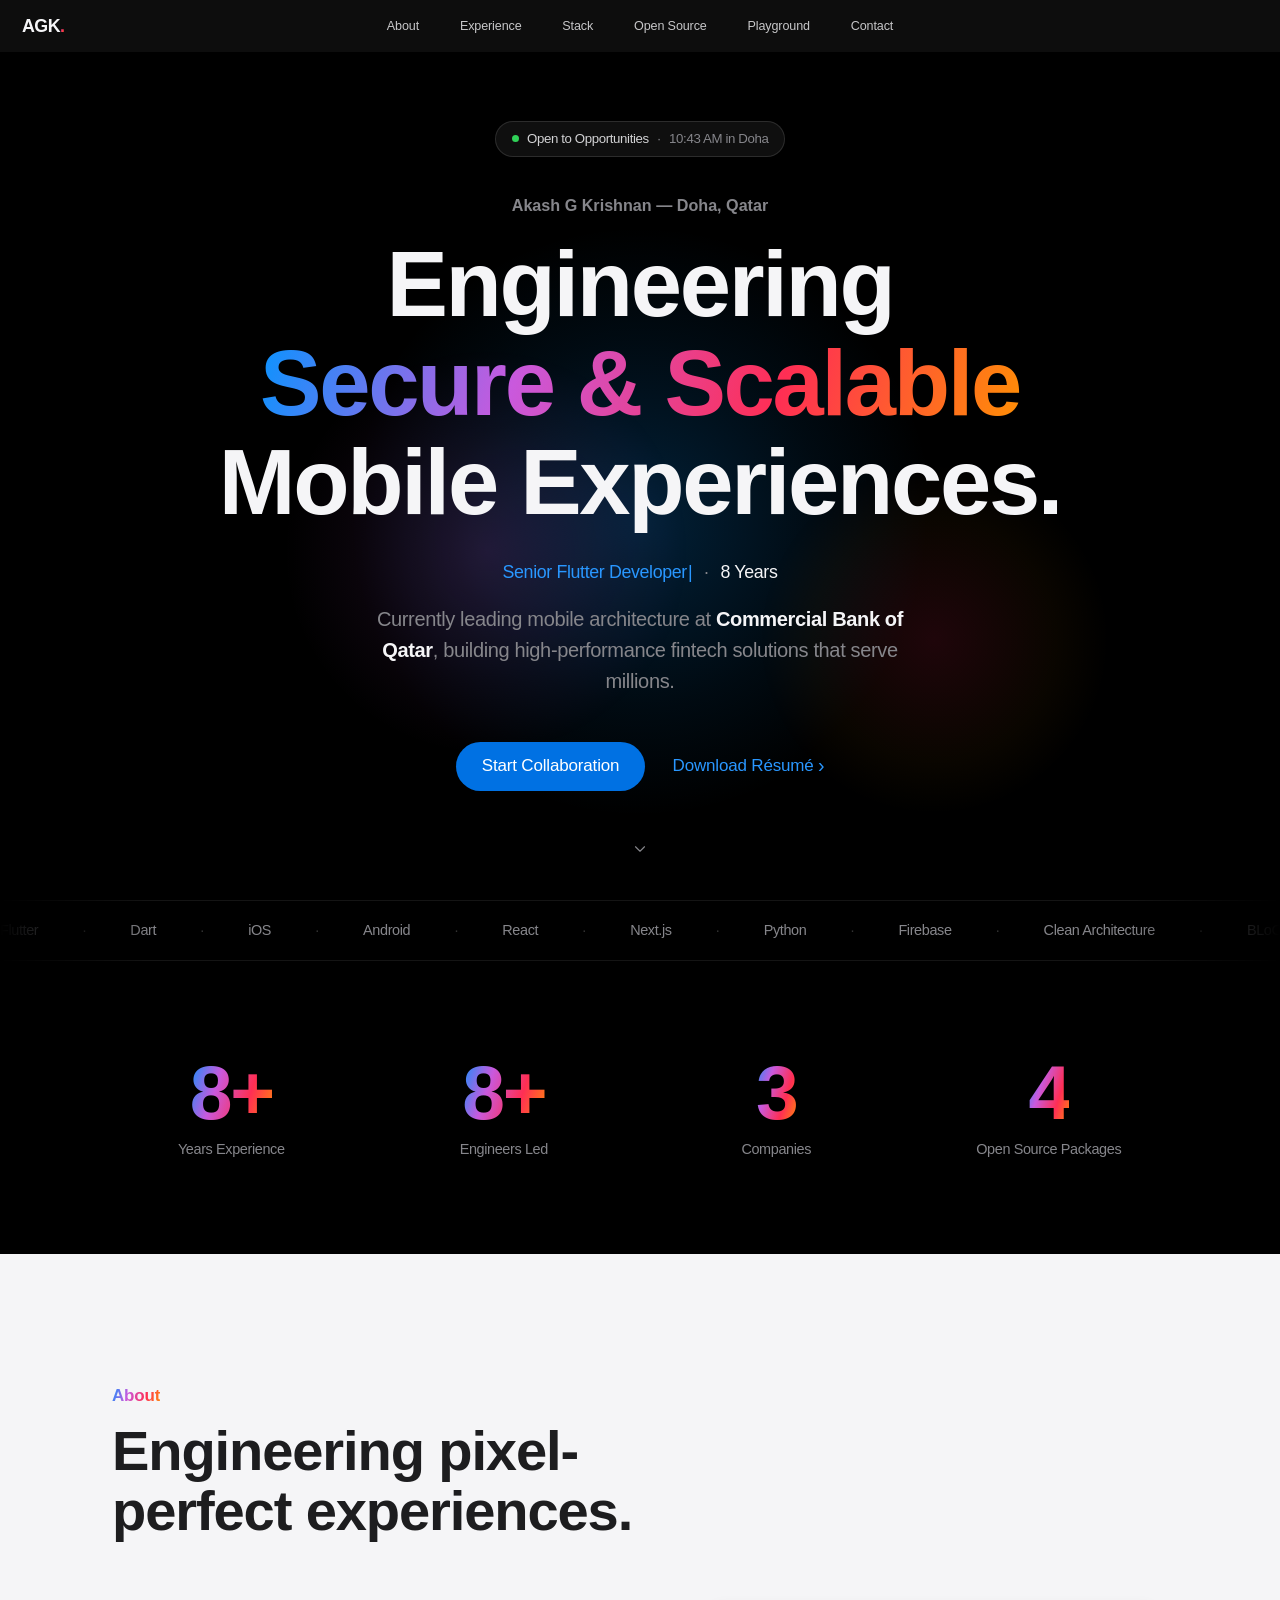
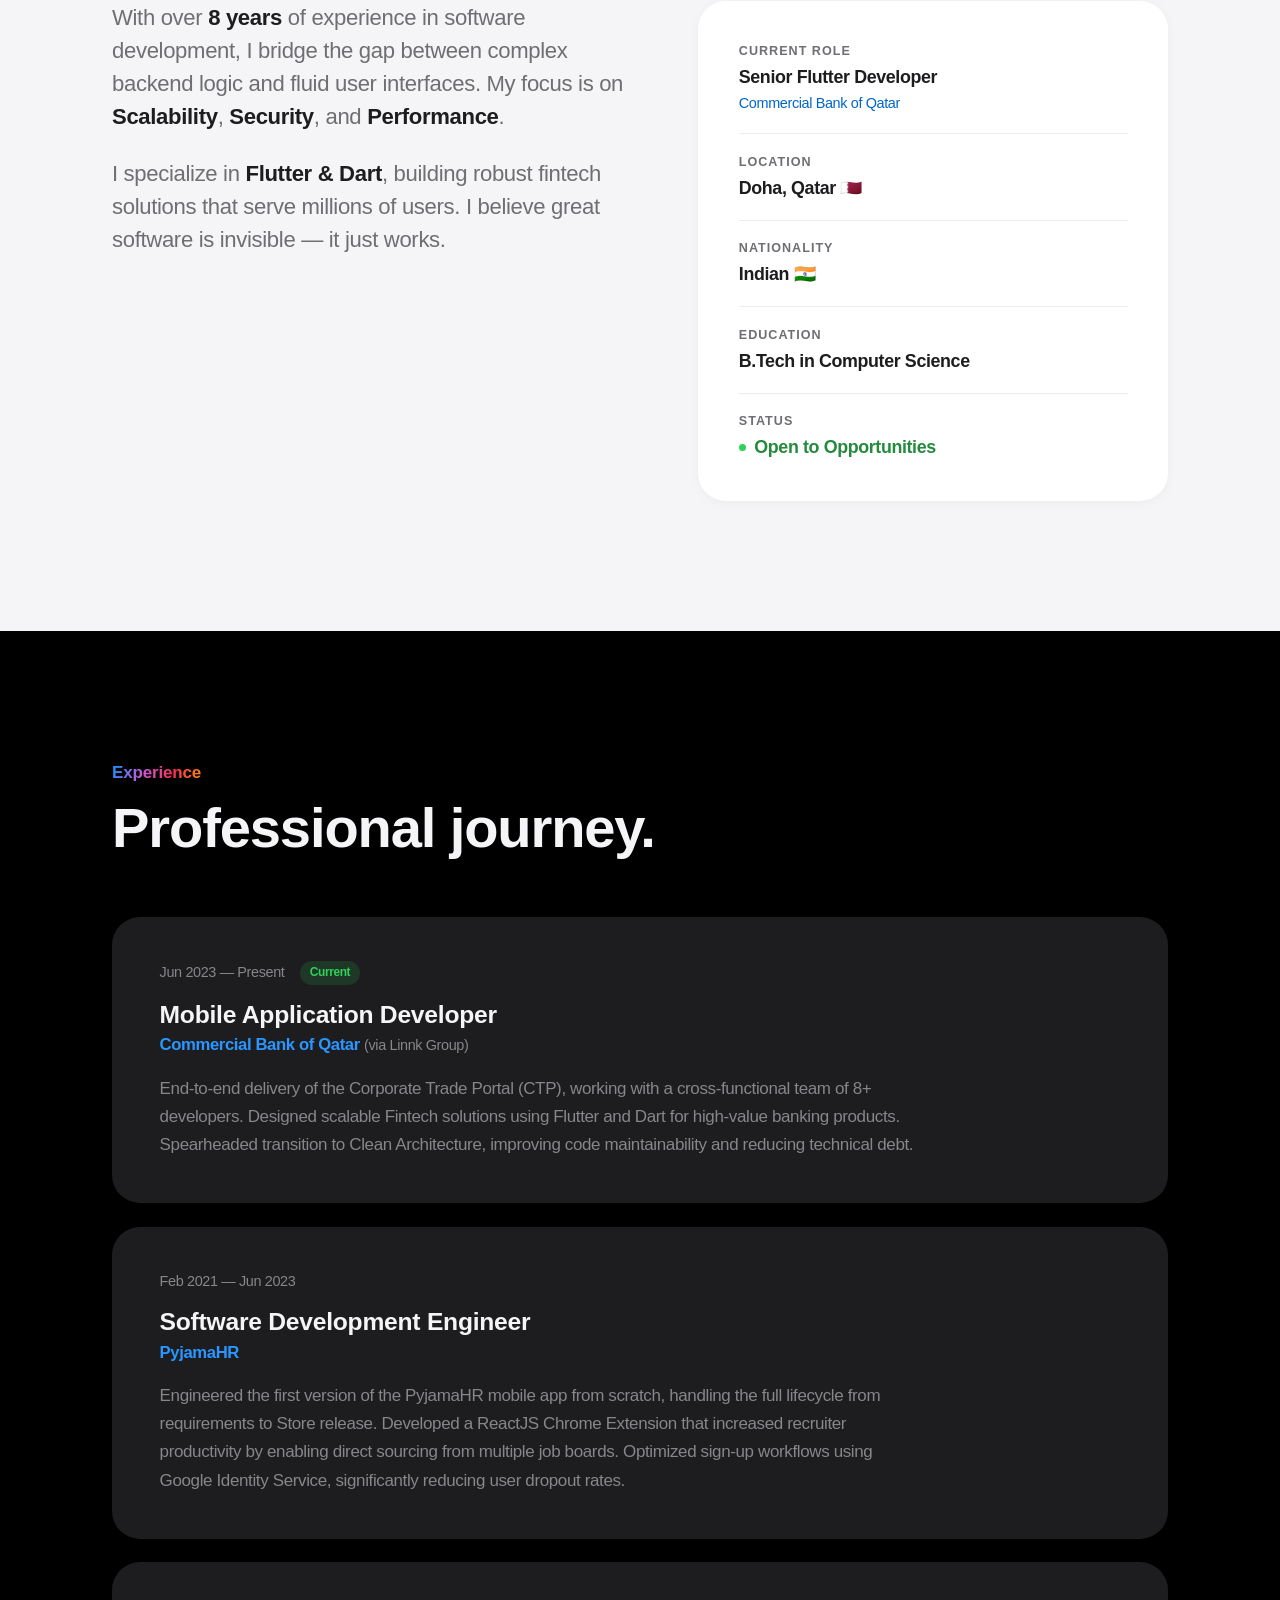
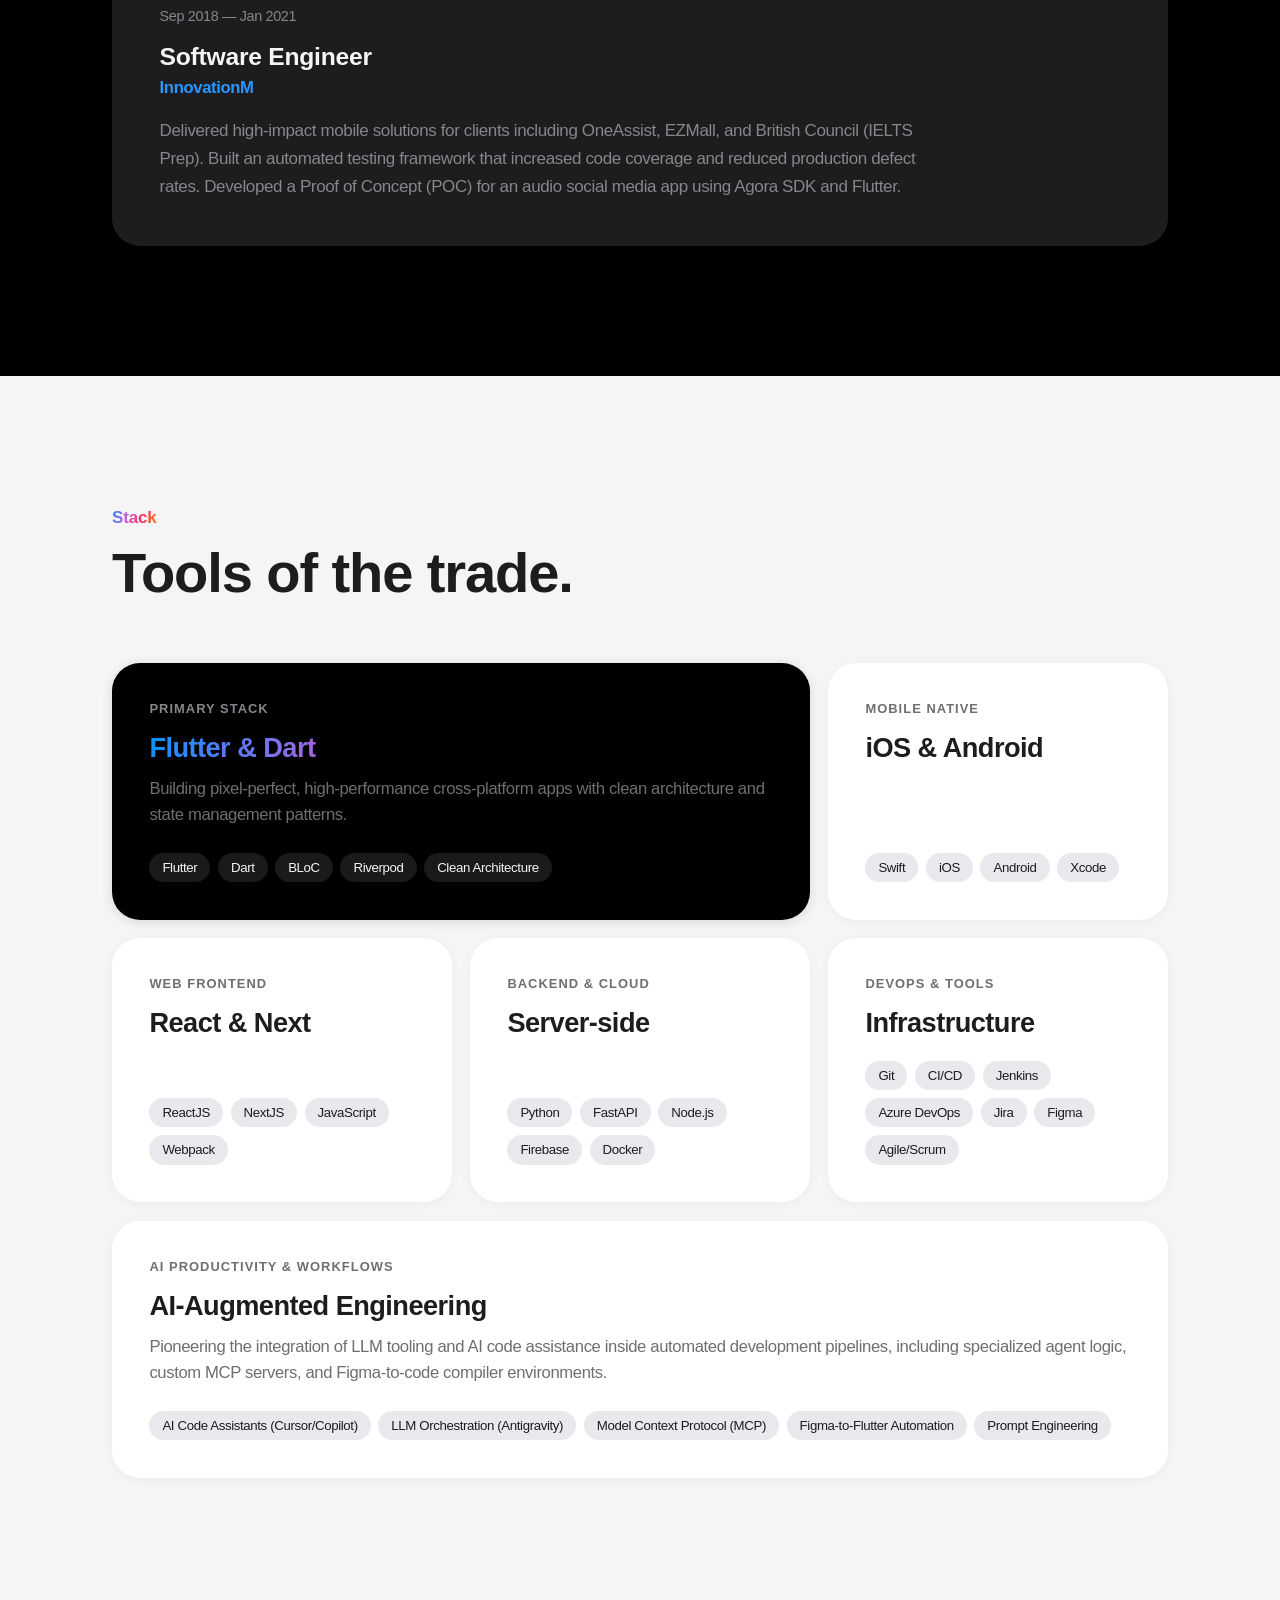
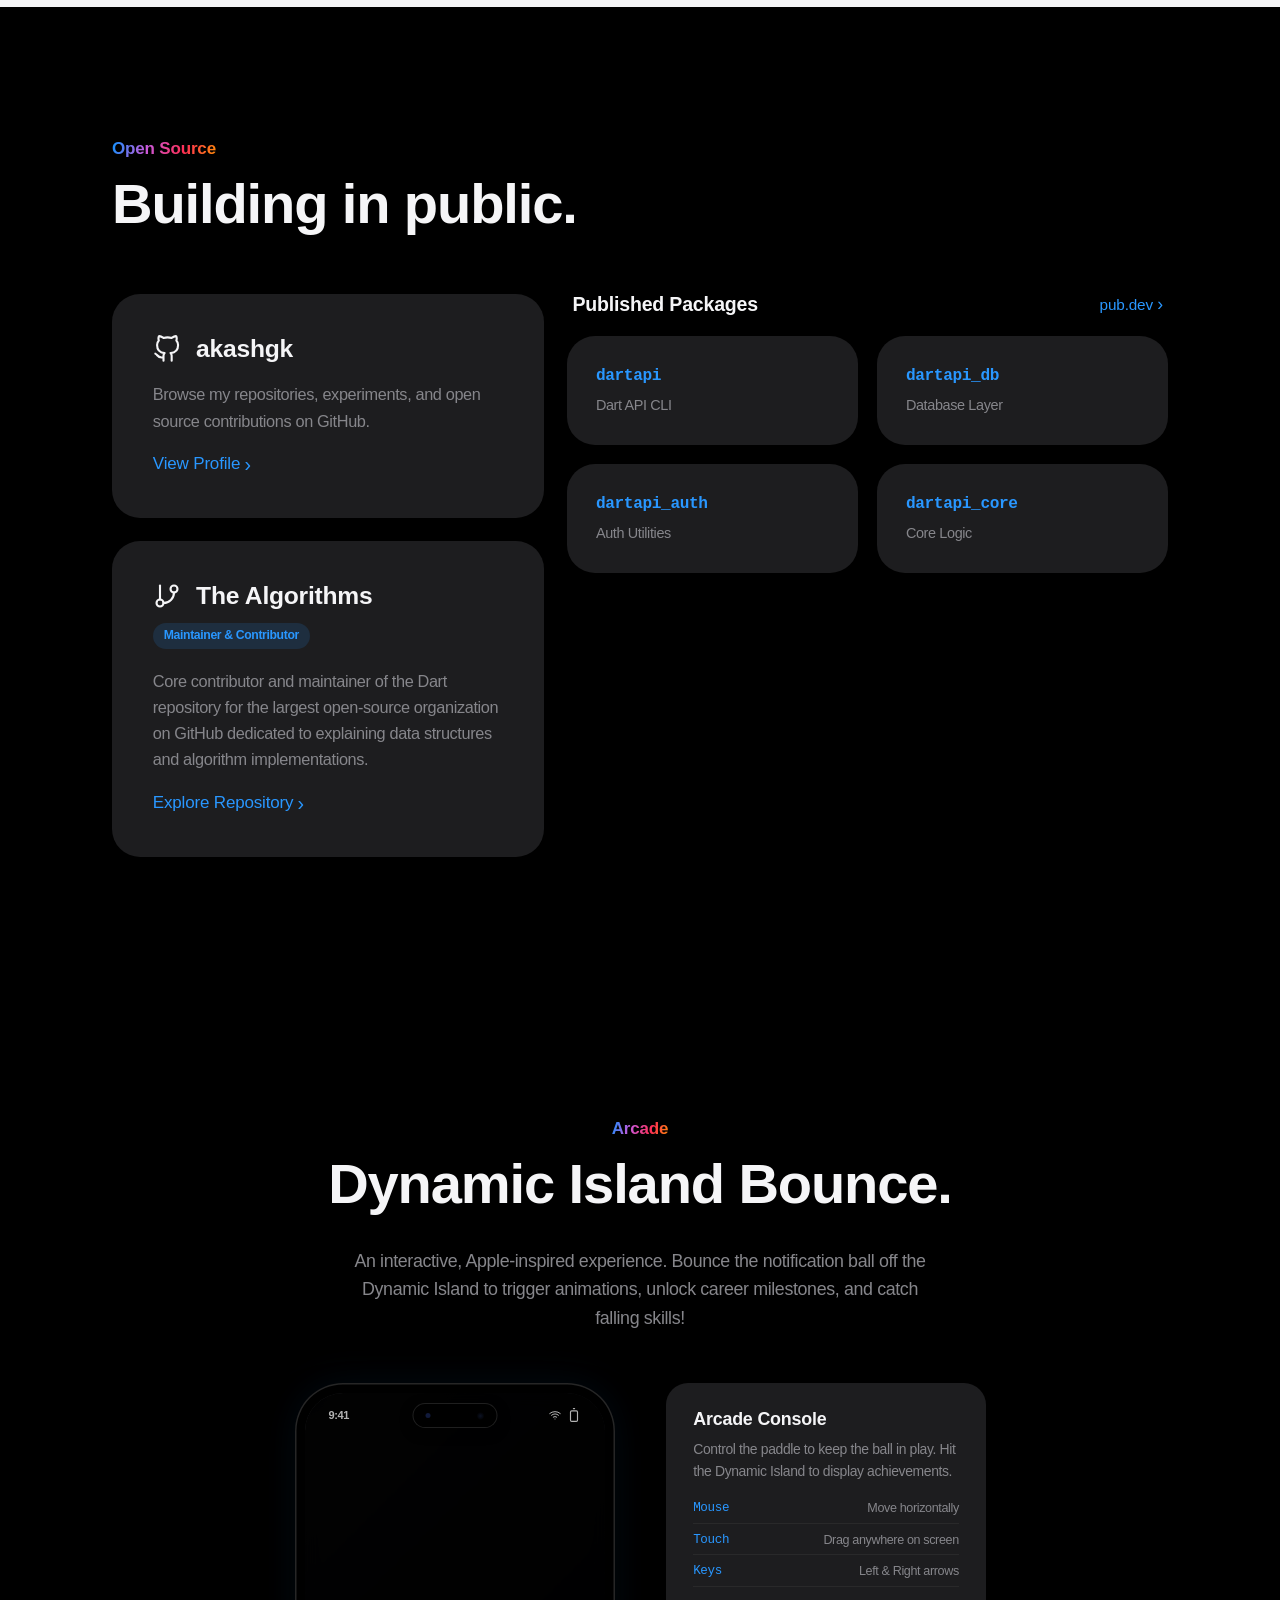
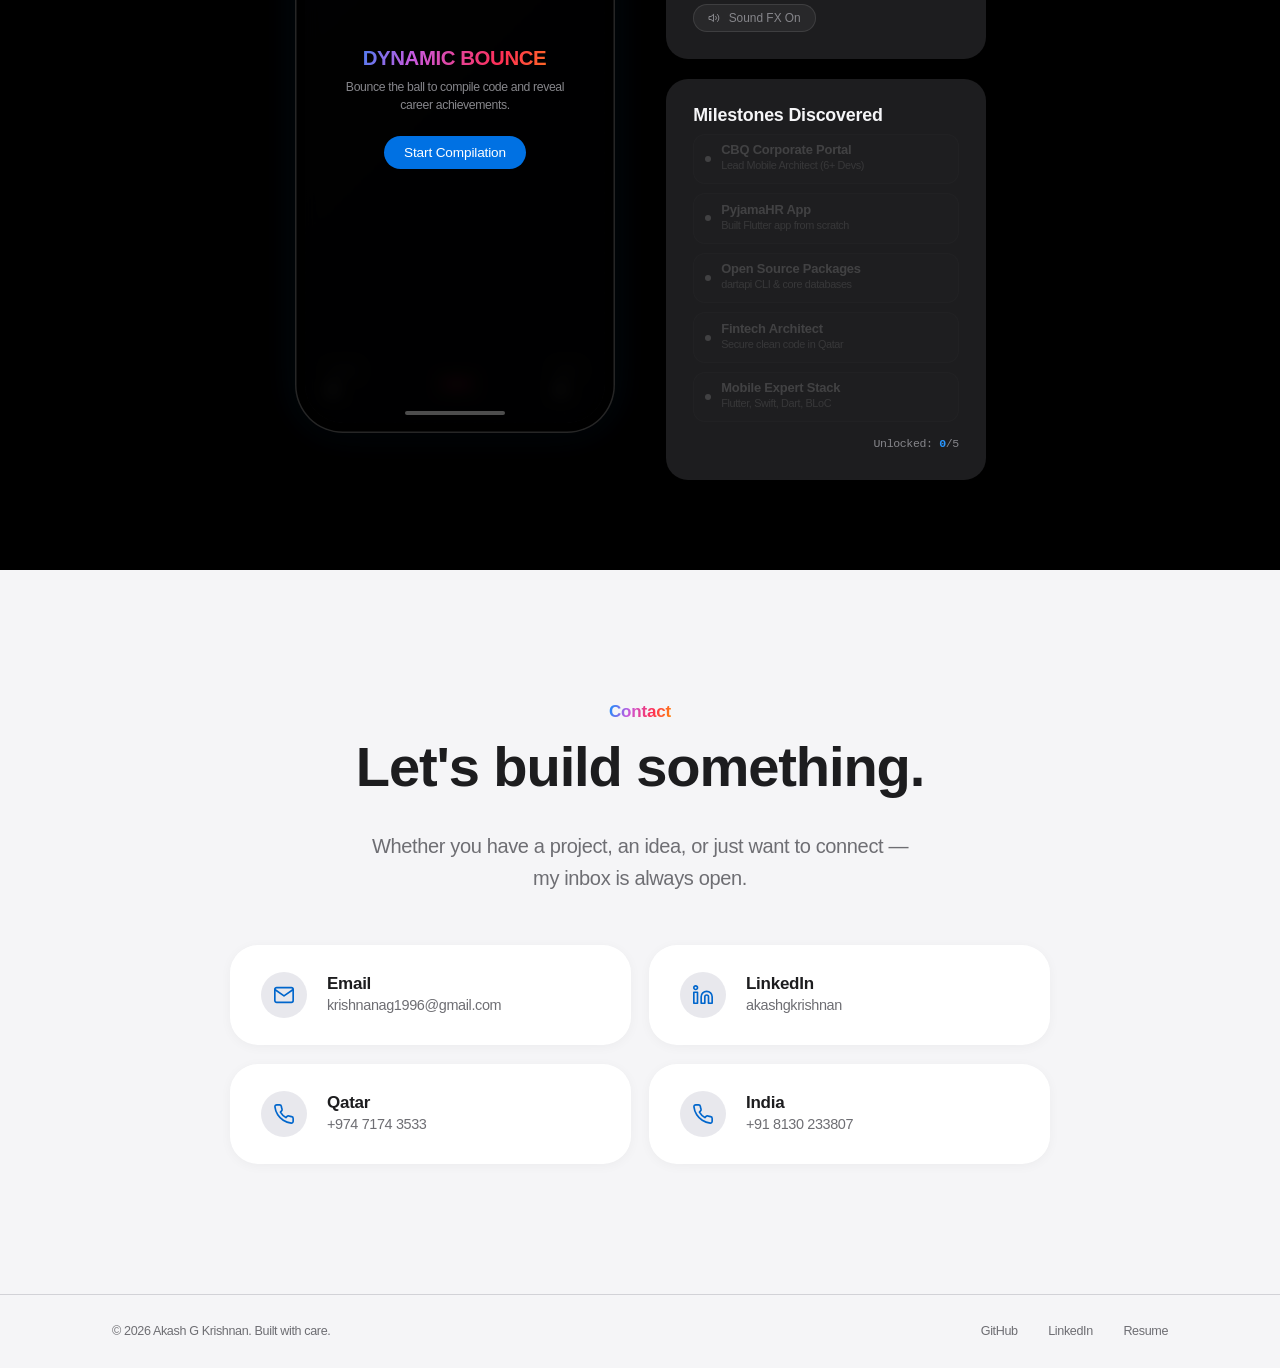
==== commit 76c50361: "Redesign in Apple-style design language with smooth animations Full visual redesign — all content is" ====
--- a/index.html
+++ b/index.html
@@ -40,77 +40,69 @@
     <meta name="author" content="Akash G Krishnan" />
     <link rel="canonical" href="https://akashgk.com" />
     <meta name="robots" content="index, follow" />
-    <meta name="theme-color" content="#070709" />
+    <meta name="theme-color" content="#000000" />
 
     <link rel="stylesheet" href="styles.css" />
     <script src="script.js" defer></script>
   </head>
   <body>
-    <div id="progress-bar" aria-hidden="true"></div>
     <!-- Navbar -->
     <nav class="navbar">
       <a href="#" class="nav-logo">AGK<span class="nav-logo-dot">.</span></a>
       <div class="nav-links">
-        <a href="#about" class="nav-link" data-num="01">About</a>
-        <a href="#experience" class="nav-link" data-num="02">Experience</a>
-        <a href="#skills" class="nav-link" data-num="03">Stack</a>
-        <a href="#playground" class="nav-link" data-num="04">Playground</a>
-        <a href="#contact" class="nav-link" data-num="05">Contact</a>
+        <a href="#about" class="nav-link">About</a>
+        <a href="#experience" class="nav-link">Experience</a>
+        <a href="#skills" class="nav-link">Stack</a>
+        <a href="#opensource" class="nav-link">Open Source</a>
+        <a href="#playground" class="nav-link">Playground</a>
+        <a href="#contact" class="nav-link">Contact</a>
       </div>
       <button class="mobile-toggle" aria-label="Menu" aria-expanded="false">
-        <svg class="icon icon-menu" width="24" height="24" viewBox="0 0 24 24" fill="none" stroke="currentColor" stroke-width="2" stroke-linecap="round" stroke-linejoin="round" aria-hidden="true"><line x1="3" y1="12" x2="21" y2="12"/><line x1="3" y1="6" x2="21" y2="6"/><line x1="3" y1="18" x2="21" y2="18"/></svg>
-        <svg class="icon icon-close" width="24" height="24" viewBox="0 0 24 24" fill="none" stroke="currentColor" stroke-width="2" stroke-linecap="round" stroke-linejoin="round" aria-hidden="true"><line x1="18" y1="6" x2="6" y2="18"/><line x1="6" y1="6" x2="18" y2="18"/></svg>
+        <svg class="icon icon-menu" width="22" height="22" viewBox="0 0 24 24" fill="none" stroke="currentColor" stroke-width="1.5" stroke-linecap="round" stroke-linejoin="round" aria-hidden="true"><line x1="3" y1="9" x2="21" y2="9"/><line x1="3" y1="15" x2="21" y2="15"/></svg>
+        <svg class="icon icon-close" width="22" height="22" viewBox="0 0 24 24" fill="none" stroke="currentColor" stroke-width="1.5" stroke-linecap="round" stroke-linejoin="round" aria-hidden="true"><line x1="18" y1="6" x2="6" y2="18"/><line x1="6" y1="6" x2="18" y2="18"/></svg>
       </button>
     </nav>
 
     <!-- Hero -->
     <section class="hero">
-      <div class="hero-orbs" aria-hidden="true">
-        <div class="orb-layer">
-          <div class="orb orb-1"></div>
-          <div class="orb orb-2"></div>
-          <div class="orb orb-3"></div>
-        </div>
-      </div>
-      <div class="hero-spotlight" aria-hidden="true"></div>
-      <div class="container hero-content">
-        <span class="hero-badge fade-up">
+      <div class="hero-glow" aria-hidden="true">
+        <div class="glow-blob blob-1"></div>
+        <div class="glow-blob blob-2"></div>
+        <div class="glow-blob blob-3"></div>
+      </div>
+      <div class="hero-content">
+        <span class="hero-badge reveal">
           <span class="badge-dot"></span>
           Open to Opportunities
           <span class="badge-time" id="doha-time"></span>
         </span>
-        <h1 class="fade-up" style="transition-delay: 100ms">
-          Engineering <span class="highlight">Secure</span> &amp; Scalable Mobile Experiences.
+        <p class="hero-eyebrow reveal" style="transition-delay: 60ms">
+          Akash G Krishnan — Doha, Qatar
+        </p>
+        <h1 class="reveal" style="transition-delay: 140ms">
+          Engineering
+          <span class="gradient-text">Secure &amp; Scalable</span><br />
+          Mobile Experiences.
         </h1>
-        <p class="hero-meta fade-up" style="transition-delay: 180ms">
-          <span
-            ><svg class="icon" width="13" height="13" viewBox="0 0 24 24" fill="none" stroke="currentColor" stroke-width="2" stroke-linecap="round" stroke-linejoin="round" aria-hidden="true"><path d="M21 10c0 7-9 13-9 13s-9-6-9-13a9 9 0 0 1 18 0z"/><circle cx="12" cy="10" r="3"/></svg
-            >&nbsp;Doha, Qatar</span
-          >
-          <span class="hero-meta-sep">·</span>
+        <p class="hero-meta reveal" style="transition-delay: 240ms">
           <span id="typed-role"></span>
           <span class="hero-meta-sep">·</span>
           <span>8 Years</span>
         </p>
-        <p class="hero-desc fade-up" style="transition-delay: 240ms">
+        <p class="hero-desc reveal" style="transition-delay: 320ms">
           Currently leading mobile architecture at
           <strong>Commercial Bank of Qatar</strong>, building high-performance
           fintech solutions that serve millions.
         </p>
-        <div class="hero-cta fade-up" style="transition-delay: 300ms">
-          <a href="#contact" class="btn btn-primary">
-            Start Collaboration
-            <svg class="icon" width="16" height="16" viewBox="0 0 24 24" fill="none" stroke="currentColor" stroke-width="2" stroke-linecap="round" stroke-linejoin="round" aria-hidden="true"><line x1="5" y1="12" x2="19" y2="12"/><polyline points="12 5 19 12 12 19"/></svg>
-          </a>
-          <a href="/AKASH_G_KRISHNAN_RESUME.pdf" class="btn btn-ghost" download>
-            Resume
-            <svg class="icon" width="16" height="16" viewBox="0 0 24 24" fill="none" stroke="currentColor" stroke-width="2" stroke-linecap="round" stroke-linejoin="round" aria-hidden="true"><path d="M21 15v4a2 2 0 0 1-2 2H5a2 2 0 0 1-2-2v-4"/><polyline points="7 10 12 15 17 10"/><line x1="12" y1="15" x2="12" y2="3"/></svg>
-          </a>
-        </div>
-      </div>
-      <div class="scroll-indicator" aria-hidden="true">
-        <div class="scroll-line"></div>
-        <span>Scroll</span>
+        <div class="hero-cta reveal" style="transition-delay: 400ms">
+          <a href="#contact" class="btn-pill">Start Collaboration</a>
+          <a href="/AKASH_G_KRISHNAN_RESUME.pdf" class="link-arrow" download
+            >Download Résumé <span class="chevron">›</span></a
+          >
+        </div>
+      </div>
+      <div class="scroll-cue" aria-hidden="true">
+        <svg width="18" height="18" viewBox="0 0 24 24" fill="none" stroke="currentColor" stroke-width="1.5" stroke-linecap="round" stroke-linejoin="round"><polyline points="6 9 12 15 18 9"/></svg>
       </div>
     </section>
 
@@ -153,25 +145,25 @@
     <div class="stats-bar">
       <div class="container">
         <div class="stats-grid">
-          <div class="stat-item fade-up">
+          <div class="stat-item reveal">
             <div class="stat-number">
               <span data-count="8">0</span><span class="suffix">+</span>
             </div>
             <div class="stat-label">Years Experience</div>
           </div>
-          <div class="stat-item fade-up" style="transition-delay: 80ms">
+          <div class="stat-item reveal" style="transition-delay: 80ms">
             <div class="stat-number">
               <span data-count="8">0</span><span class="suffix">+</span>
             </div>
             <div class="stat-label">Engineers Led</div>
           </div>
-          <div class="stat-item fade-up" style="transition-delay: 160ms">
+          <div class="stat-item reveal" style="transition-delay: 160ms">
             <div class="stat-number">
               <span data-count="3">0</span><span class="suffix"></span>
             </div>
             <div class="stat-label">Companies</div>
           </div>
-          <div class="stat-item fade-up" style="transition-delay: 240ms">
+          <div class="stat-item reveal" style="transition-delay: 240ms">
             <div class="stat-number">
               <span data-count="4">0</span><span class="suffix"></span>
             </div>
@@ -181,16 +173,15 @@
       </div>
     </div>
 
-    <!-- About -->
-    <section id="about">
+    <!-- About — light section -->
+    <section id="about" class="section-light">
       <div class="container">
-        <div class="section-header fade-up">
-          <span class="section-num" aria-hidden="true">01</span>
-          <span class="section-tag">About</span>
-          <h2>Engineering Pixel-Perfect Experiences.</h2>
+        <div class="section-header reveal">
+          <span class="eyebrow">About</span>
+          <h2>Engineering pixel-perfect experiences.</h2>
         </div>
         <div class="about-grid">
-          <div class="about-text fade-up">
+          <div class="about-text reveal">
             <p>
               With over <strong>8 years</strong> of experience in software
               development, I bridge the gap between complex backend logic and
@@ -204,113 +195,96 @@
               great software is invisible — it just works.
             </p>
           </div>
-          <div class="about-card fade-up" style="transition-delay: 150ms">
-            <div class="about-rows">
-              <div class="about-row">
-                <span class="row-label">Current Role</span>
-                <span class="row-value">Senior Flutter Developer</span>
-                <span class="row-sub">Commercial Bank of Qatar</span>
-              </div>
-              <div class="about-row">
-                <span class="row-label">Location</span>
-                <span class="row-value">Doha, Qatar 🇶🇦</span>
-              </div>
-              <div class="about-row">
-                <span class="row-label">Nationality</span>
-                <span class="row-value">Indian 🇮🇳</span>
-              </div>
-              <div class="about-row">
-                <span class="row-label">Education</span>
-                <span class="row-value">B.Tech in Computer Science</span>
-              </div>
-              <div class="about-row">
-                <span class="row-label">Status</span>
-                <span class="row-value" style="color: #22c55e">
-                  <span class="status-dot"></span>
-                  Open to Opportunities
-                </span>
-              </div>
+          <div class="facts-card card reveal" style="transition-delay: 120ms">
+            <div class="fact-row">
+              <span class="fact-label">Current Role</span>
+              <span class="fact-value">Senior Flutter Developer</span>
+              <span class="fact-sub">Commercial Bank of Qatar</span>
+            </div>
+            <div class="fact-row">
+              <span class="fact-label">Location</span>
+              <span class="fact-value">Doha, Qatar 🇶🇦</span>
+            </div>
+            <div class="fact-row">
+              <span class="fact-label">Nationality</span>
+              <span class="fact-value">Indian 🇮🇳</span>
+            </div>
+            <div class="fact-row">
+              <span class="fact-label">Education</span>
+              <span class="fact-value">B.Tech in Computer Science</span>
+            </div>
+            <div class="fact-row">
+              <span class="fact-label">Status</span>
+              <span class="fact-value fact-status">
+                <span class="status-dot"></span>
+                Open to Opportunities
+              </span>
             </div>
           </div>
         </div>
       </div>
     </section>
 
-    <!-- Experience -->
+    <!-- Experience — dark section -->
     <section id="experience">
       <div class="container">
-        <div class="section-header fade-up">
-          <span class="section-num" aria-hidden="true">02</span>
-          <span class="section-tag">Experience</span>
-          <h2>Professional Journey.</h2>
-        </div>
-        <div class="timeline fade-up" style="transition-delay: 100ms">
-          <div class="timeline-item">
-            <div class="timeline-meta">
-              <span class="timeline-date">Jun 2023<br />Present</span>
-              <span class="timeline-badge">Current</span>
-            </div>
-            <div class="timeline-body">
-              <h3>Mobile Application Developer</h3>
-              <p class="timeline-company">
-                <svg class="icon" width="13" height="13" viewBox="0 0 24 24" fill="none" stroke="currentColor" stroke-width="2" stroke-linecap="round" stroke-linejoin="round" aria-hidden="true"><rect x="2" y="7" width="20" height="14" rx="2" ry="2"/><path d="M16 21V5a2 2 0 0 0-2-2h-4a2 2 0 0 0-2 2v16"/></svg>
-                Commercial Bank of Qatar <span class="timeline-via" style="font-size: 0.8rem; opacity: 0.65; margin-left: 0.5rem;">(via Linnk Group)</span>
-              </p>
-              <p class="timeline-desc">
-                End-to-end delivery of the Corporate Trade Portal (CTP), working with a cross-functional team of 8+ developers. Designed scalable Fintech solutions using Flutter and Dart for high-value banking products. Spearheaded transition to Clean Architecture, improving code maintainability and reducing technical debt.
-              </p>
-            </div>
-          </div>
-
-          <div class="timeline-item">
-            <div class="timeline-meta">
-              <span class="timeline-date">Feb 2021<br />Jun 2023</span>
-            </div>
-            <div class="timeline-body">
-              <h3>Software Development Engineer</h3>
-              <p class="timeline-company">
-                <svg class="icon" width="13" height="13" viewBox="0 0 24 24" fill="none" stroke="currentColor" stroke-width="2" stroke-linecap="round" stroke-linejoin="round" aria-hidden="true"><rect x="2" y="7" width="20" height="14" rx="2" ry="2"/><path d="M16 21V5a2 2 0 0 0-2-2h-4a2 2 0 0 0-2 2v16"/></svg>
-                PyjamaHR
-              </p>
-              <p class="timeline-desc">
-                Engineered the first version of the PyjamaHR mobile app from scratch, handling the full lifecycle from requirements to Store release. Developed a ReactJS Chrome Extension that increased recruiter productivity by enabling direct sourcing from multiple job boards. Optimized sign-up workflows using Google Identity Service, significantly reducing user dropout rates.
-              </p>
-            </div>
-          </div>
-
-          <div class="timeline-item">
-            <div class="timeline-meta">
-              <span class="timeline-date">Sep 2018<br />Jan 2021</span>
-            </div>
-            <div class="timeline-body">
-              <h3>Software Engineer</h3>
-              <p class="timeline-company">
-                <svg class="icon" width="13" height="13" viewBox="0 0 24 24" fill="none" stroke="currentColor" stroke-width="2" stroke-linecap="round" stroke-linejoin="round" aria-hidden="true"><rect x="2" y="7" width="20" height="14" rx="2" ry="2"/><path d="M16 21V5a2 2 0 0 0-2-2h-4a2 2 0 0 0-2 2v16"/></svg>
-                InnovationM
-              </p>
-              <p class="timeline-desc">
-                Delivered high-impact mobile solutions for clients including OneAssist, EZMall, and British Council (IELTS Prep). Built an automated testing framework that increased code coverage and reduced production defect rates. Developed a Proof of Concept (POC) for an audio social media app using Agora SDK and Flutter.
-              </p>
-            </div>
-          </div>
+        <div class="section-header reveal">
+          <span class="eyebrow">Experience</span>
+          <h2>Professional journey.</h2>
+        </div>
+        <div class="xp-list">
+          <article class="xp-card card reveal">
+            <div class="xp-top">
+              <span class="xp-date">Jun 2023 — Present</span>
+              <span class="xp-chip">Current</span>
+            </div>
+            <h3>Mobile Application Developer</h3>
+            <p class="xp-company">
+              Commercial Bank of Qatar
+              <span class="xp-via">(via Linnk Group)</span>
+            </p>
+            <p class="xp-desc">
+              End-to-end delivery of the Corporate Trade Portal (CTP), working with a cross-functional team of 8+ developers. Designed scalable Fintech solutions using Flutter and Dart for high-value banking products. Spearheaded transition to Clean Architecture, improving code maintainability and reducing technical debt.
+            </p>
+          </article>
+
+          <article class="xp-card card reveal" style="transition-delay: 80ms">
+            <div class="xp-top">
+              <span class="xp-date">Feb 2021 — Jun 2023</span>
+            </div>
+            <h3>Software Development Engineer</h3>
+            <p class="xp-company">PyjamaHR</p>
+            <p class="xp-desc">
+              Engineered the first version of the PyjamaHR mobile app from scratch, handling the full lifecycle from requirements to Store release. Developed a ReactJS Chrome Extension that increased recruiter productivity by enabling direct sourcing from multiple job boards. Optimized sign-up workflows using Google Identity Service, significantly reducing user dropout rates.
+            </p>
+          </article>
+
+          <article class="xp-card card reveal" style="transition-delay: 160ms">
+            <div class="xp-top">
+              <span class="xp-date">Sep 2018 — Jan 2021</span>
+            </div>
+            <h3>Software Engineer</h3>
+            <p class="xp-company">InnovationM</p>
+            <p class="xp-desc">
+              Delivered high-impact mobile solutions for clients including OneAssist, EZMall, and British Council (IELTS Prep). Built an automated testing framework that increased code coverage and reduced production defect rates. Developed a Proof of Concept (POC) for an audio social media app using Agora SDK and Flutter.
+            </p>
+          </article>
         </div>
       </div>
     </section>
 
-    <!-- Skills -->
-    <section id="skills">
+    <!-- Skills — light section, Apple-style bento -->
+    <section id="skills" class="section-light">
       <div class="container">
-        <div class="section-header fade-up">
-          <span class="section-num" aria-hidden="true">03</span>
-          <span class="section-tag">Stack</span>
-          <h2>Tools of the Trade.</h2>
+        <div class="section-header reveal">
+          <span class="eyebrow">Stack</span>
+          <h2>Tools of the trade.</h2>
         </div>
         <div class="bento-grid">
-          <!-- Flutter — featured -->
-          <div class="bento-cell bento-featured glow fade-up">
-            <span class="bento-icon">⚡</span>
+          <!-- Flutter — featured (dark card on light, Apple bento style) -->
+          <div class="bento-cell bento-featured card reveal">
             <span class="bento-label">Primary Stack</span>
-            <h3>Flutter &amp; Dart</h3>
+            <h3 class="gradient-text">Flutter &amp; Dart</h3>
             <p>
               Building pixel-perfect, high-performance cross-platform apps with
               clean architecture and state management patterns.
@@ -325,7 +299,7 @@
           </div>
 
           <!-- Mobile Native -->
-          <div class="bento-cell glow fade-up" style="transition-delay: 80ms">
+          <div class="bento-cell card reveal" style="transition-delay: 80ms">
             <span class="bento-label">Mobile Native</span>
             <h3>iOS &amp; Android</h3>
             <div class="bento-tags">
@@ -337,7 +311,7 @@
           </div>
 
           <!-- Web -->
-          <div class="bento-cell glow fade-up" style="transition-delay: 120ms">
+          <div class="bento-cell card reveal" style="transition-delay: 120ms">
             <span class="bento-label">Web Frontend</span>
             <h3>React &amp; Next</h3>
             <div class="bento-tags">
@@ -349,7 +323,7 @@
           </div>
 
           <!-- Backend -->
-          <div class="bento-cell glow fade-up" style="transition-delay: 160ms">
+          <div class="bento-cell card reveal" style="transition-delay: 160ms">
             <span class="bento-label">Backend &amp; Cloud</span>
             <h3>Server-side</h3>
             <div class="bento-tags">
@@ -362,7 +336,7 @@
           </div>
 
           <!-- DevOps -->
-          <div class="bento-cell glow fade-up" style="transition-delay: 200ms">
+          <div class="bento-cell card reveal" style="transition-delay: 200ms">
             <span class="bento-label">DevOps &amp; Tools</span>
             <h3>Infrastructure</h3>
             <div class="bento-tags">
@@ -377,7 +351,7 @@
           </div>
 
           <!-- AI Productivity & LLM Tooling -->
-          <div class="bento-cell bento-full glow fade-up" style="transition-delay: 240ms">
+          <div class="bento-cell bento-full card reveal" style="transition-delay: 240ms">
             <span class="bento-label">AI Productivity &amp; Workflows</span>
             <h3>AI-Augmented Engineering</h3>
             <p>
@@ -395,71 +369,61 @@
       </div>
     </section>
 
-    <!-- Open Source -->
+    <!-- Open Source — dark section -->
     <section id="opensource">
       <div class="container">
-        <div class="section-header fade-up">
-          <span class="section-num" aria-hidden="true">04</span>
-          <span class="section-tag">Open Source</span>
-          <h2>Building in Public.</h2>
+        <div class="section-header reveal">
+          <span class="eyebrow">Open Source</span>
+          <h2>Building in public.</h2>
         </div>
         <div class="os-layout">
           <div class="os-left-col">
             <a
               href="https://github.com/akashgk"
               target="_blank"
-              class="os-github-card glow fade-up"
+              class="os-card card reveal"
             >
-              <div class="os-github-header">
-                <svg class="icon os-card-icon" width="30" height="30" viewBox="0 0 24 24" fill="none" stroke="currentColor" stroke-width="2" stroke-linecap="round" stroke-linejoin="round" aria-hidden="true"><path d="M9 19c-5 1.5-5-2.5-7-3m14 6v-3.87a3.37 3.37 0 0 0-.94-2.61c3.14-.35 6.44-1.54 6.44-7A5.44 5.44 0 0 0 20 4.77 5.07 5.07 0 0 0 19.91 1S18.73.65 16 2.48a13.38 13.38 0 0 0-7 0C6.27.65 5.09 1 5.09 1A5.07 5.07 0 0 0 5 4.77a5.44 5.44 0 0 0-1.5 3.78c0 5.42 3.3 6.61 6.44 7A3.37 3.37 0 0 0 9 18.13V22"/></svg>
+              <div class="os-card-header">
+                <svg class="icon os-card-icon" width="28" height="28" viewBox="0 0 24 24" fill="none" stroke="currentColor" stroke-width="1.8" stroke-linecap="round" stroke-linejoin="round" aria-hidden="true"><path d="M9 19c-5 1.5-5-2.5-7-3m14 6v-3.87a3.37 3.37 0 0 0-.94-2.61c3.14-.35 6.44-1.54 6.44-7A5.44 5.44 0 0 0 20 4.77 5.07 5.07 0 0 0 19.91 1S18.73.65 16 2.48a13.38 13.38 0 0 0-7 0C6.27.65 5.09 1 5.09 1A5.07 5.07 0 0 0 5 4.77a5.44 5.44 0 0 0-1.5 3.78c0 5.42 3.3 6.61 6.44 7A3.37 3.37 0 0 0 9 18.13V22"/></svg>
                 <h3>akashgk</h3>
               </div>
               <p>
                 Browse my repositories, experiments, and open source contributions
                 on GitHub.
               </p>
-              <span
-                class="btn btn-primary"
-                style="align-self: flex-start; margin-top: auto"
-              >
-                View Profile
-                <svg class="icon" width="16" height="16" viewBox="0 0 24 24" fill="none" stroke="currentColor" stroke-width="2" stroke-linecap="round" stroke-linejoin="round" aria-hidden="true"><path d="M18 13v6a2 2 0 0 1-2 2H5a2 2 0 0 1-2-2V8a2 2 0 0 1 2-2h6"/><polyline points="15 3 21 3 21 9"/><line x1="10" y1="14" x2="21" y2="3"/></svg>
-              </span>
+              <span class="link-arrow">View Profile <span class="chevron">›</span></span>
             </a>
 
-            <div class="os-algorithms-card glow fade-up" style="transition-delay: 50ms">
-              <div class="os-algorithms-header">
-                <svg class="icon os-card-icon" width="30" height="30" viewBox="0 0 24 24" fill="none" stroke="currentColor" stroke-width="2" stroke-linecap="round" stroke-linejoin="round" aria-hidden="true"><line x1="6" y1="3" x2="6" y2="15"/><circle cx="18" cy="6" r="3"/><circle cx="6" cy="18" r="3"/><path d="M18 9a9 9 0 0 1-9 9"/></svg>
+            <div class="os-card card reveal" style="transition-delay: 60ms">
+              <div class="os-card-header">
+                <svg class="icon os-card-icon" width="28" height="28" viewBox="0 0 24 24" fill="none" stroke="currentColor" stroke-width="1.8" stroke-linecap="round" stroke-linejoin="round" aria-hidden="true"><line x1="6" y1="3" x2="6" y2="15"/><circle cx="18" cy="6" r="3"/><circle cx="6" cy="18" r="3"/><path d="M18 9a9 9 0 0 1-9 9"/></svg>
                 <h3>The Algorithms</h3>
               </div>
               <span class="os-badge">Maintainer &amp; Contributor</span>
               <p>
                 Core contributor and maintainer of the Dart repository for the largest open-source organization on GitHub dedicated to explaining data structures and algorithm implementations.
               </p>
-              <a href="https://github.com/TheAlgorithms/Dart" target="_blank" class="os-card-link">
-                Explore Repository
-                <svg class="icon" width="14" height="14" viewBox="0 0 24 24" fill="none" stroke="currentColor" stroke-width="2" stroke-linecap="round" stroke-linejoin="round" aria-hidden="true"><path d="M18 13v6a2 2 0 0 1-2 2H5a2 2 0 0 1-2-2V8a2 2 0 0 1 2-2h6"/><polyline points="15 3 21 3 21 9"/><line x1="10" y1="14" x2="21" y2="3"/></svg>
+              <a href="https://github.com/TheAlgorithms/Dart" target="_blank" class="link-arrow">
+                Explore Repository <span class="chevron">›</span>
               </a>
             </div>
           </div>
 
-          <div class="fade-up" style="transition-delay: 100ms">
+          <div class="reveal" style="transition-delay: 120ms">
             <div class="os-packages-header">
               <h3>Published Packages</h3>
               <a
                 href="https://pub.dev/publishers/akashgk.com/packages"
                 target="_blank"
-                class="os-pubdev-link"
+                class="link-arrow"
+                >pub.dev <span class="chevron">›</span></a
               >
-                pub.dev
-                <svg class="icon" width="11" height="11" viewBox="0 0 24 24" fill="none" stroke="currentColor" stroke-width="2" stroke-linecap="round" stroke-linejoin="round" aria-hidden="true"><path d="M18 13v6a2 2 0 0 1-2 2H5a2 2 0 0 1-2-2V8a2 2 0 0 1 2-2h6"/><polyline points="15 3 21 3 21 9"/><line x1="10" y1="14" x2="21" y2="3"/></svg>
-              </a>
             </div>
             <div class="pkg-grid">
               <a
                 href="https://pub.dev/packages/dartapi"
                 target="_blank"
-                class="pkg-card glow"
+                class="pkg-card card"
               >
                 <span class="pkg-name">dartapi</span>
                 <span class="pkg-desc">Dart API CLI</span>
@@ -467,7 +431,7 @@
               <a
                 href="https://pub.dev/packages/dartapi_db"
                 target="_blank"
-                class="pkg-card glow"
+                class="pkg-card card"
               >
                 <span class="pkg-name">dartapi_db</span>
                 <span class="pkg-desc">Database Layer</span>
@@ -475,7 +439,7 @@
               <a
                 href="https://pub.dev/packages/dartapi_auth"
                 target="_blank"
-                class="pkg-card glow"
+                class="pkg-card card"
               >
                 <span class="pkg-name">dartapi_auth</span>
                 <span class="pkg-desc">Auth Utilities</span>
@@ -483,7 +447,7 @@
               <a
                 href="https://pub.dev/packages/dartapi_core"
                 target="_blank"
-                class="pkg-card glow"
+                class="pkg-card card"
               >
                 <span class="pkg-name">dartapi_core</span>
                 <span class="pkg-desc">Core Logic</span>
@@ -494,27 +458,19 @@
       </div>
     </section>
 
-    <!-- Playground (Arcade) -->
+    <!-- Playground (Arcade) — dark section -->
     <section id="playground">
       <div class="container">
-        <div class="section-header fade-up" style="text-align: center">
-          <span
-            class="section-num"
-            aria-hidden="true"
-            style="display: block; text-align: center"
-            >05</span
-          >
-          <span class="section-tag" style="text-align: center; display: block"
-            >Arcade</span
-          >
-          <h2>Dynamic Island Bounce</h2>
-        </div>
-
-        <p class="playground-desc fade-up" style="text-align: center; max-width: 600px; margin: 0 auto 3rem auto; color: var(--text-2);">
+        <div class="section-header section-header-center reveal">
+          <span class="eyebrow">Arcade</span>
+          <h2>Dynamic Island Bounce.</h2>
+        </div>
+
+        <p class="playground-desc reveal">
           An interactive, Apple-inspired experience. Bounce the notification ball off the Dynamic Island to trigger animations, unlock career milestones, and catch falling skills!
         </p>
 
-        <div class="game-wrapper fade-up" style="transition-delay: 100ms">
+        <div class="game-wrapper reveal" style="transition-delay: 100ms">
           <!-- iOS-style Game Console -->
           <div class="iphone-device">
             <div class="iphone-bezel">
@@ -574,10 +530,7 @@
                   <div class="overlay-content">
                     <h3 id="overlay-title">DYNAMIC BOUNCE</h3>
                     <p id="overlay-desc">Bounce the ball to compile code and reveal career achievements.</p>
-                    <button class="btn btn-primary" id="start-btn">
-                      Start Compilation
-                      <svg class="icon" width="16" height="16" viewBox="0 0 24 24" fill="none" stroke="currentColor" stroke-width="2" stroke-linecap="round" stroke-linejoin="round" aria-hidden="true"><polygon points="5 3 19 12 5 21 5 3"/></svg>
-                    </button>
+                    <button class="btn-pill" id="start-btn">Start Compilation</button>
                   </div>
                 </div>
 
@@ -591,7 +544,7 @@
 
           <!-- Game Controls & Achievements List -->
           <div class="game-info-sidebar">
-            <div class="info-card">
+            <div class="info-card card">
               <h3>Arcade Console</h3>
               <p>Control the paddle to keep the ball in play. Hit the Dynamic Island to display achievements.</p>
 
@@ -616,7 +569,7 @@
               </div>
             </div>
 
-            <div class="info-card">
+            <div class="info-card card">
               <h3>Milestones Discovered</h3>
               <div class="milestones-list">
                 <div class="milestone-item-check locked" id="ms-cbq">
@@ -664,30 +617,22 @@
       </div>
     </section>
 
-    <!-- Contact -->
-    <section id="contact">
+    <!-- Contact — light section -->
+    <section id="contact" class="section-light">
       <div class="container">
         <div class="contact-wrapper">
-          <div class="section-header fade-up" style="text-align: center">
-            <span
-              class="section-num"
-              aria-hidden="true"
-              style="display: block; text-align: center"
-              >06</span
-            >
-            <span class="section-tag" style="text-align: center; display: block"
-              >Contact</span
-            >
-            <h2>Let's Build Something.</h2>
-          </div>
-          <p class="contact-sub fade-up">
+          <div class="section-header section-header-center reveal">
+            <span class="eyebrow">Contact</span>
+            <h2>Let's build something.</h2>
+          </div>
+          <p class="contact-sub reveal">
             Whether you have a project, an idea, or just want to connect —<br />
             my inbox is always open.
           </p>
-          <div class="contact-links fade-up" style="transition-delay: 100ms">
-            <a href="mailto:krishnanag1996@gmail.com" class="contact-link glow">
+          <div class="contact-links reveal" style="transition-delay: 100ms">
+            <a href="mailto:krishnanag1996@gmail.com" class="contact-link card">
               <span class="contact-link-icon">
-                <svg class="icon" width="22" height="22" viewBox="0 0 24 24" fill="none" stroke="currentColor" stroke-width="2" stroke-linecap="round" stroke-linejoin="round" aria-hidden="true"><path d="M4 4h16c1.1 0 2 .9 2 2v12c0 1.1-.9 2-2 2H4c-1.1 0-2-.9-2-2V6c0-1.1.9-2 2-2z"/><polyline points="22,6 12,13 2,6"/></svg>
+                <svg class="icon" width="22" height="22" viewBox="0 0 24 24" fill="none" stroke="currentColor" stroke-width="1.8" stroke-linecap="round" stroke-linejoin="round" aria-hidden="true"><path d="M4 4h16c1.1 0 2 .9 2 2v12c0 1.1-.9 2-2 2H4c-1.1 0-2-.9-2-2V6c0-1.1.9-2 2-2z"/><polyline points="22,6 12,13 2,6"/></svg>
               </span>
               <span class="contact-link-text">
                 <h4>Email</h4>
@@ -697,28 +642,28 @@
             <a
               href="https://www.linkedin.com/in/akashgkrishnan"
               target="_blank"
-              class="contact-link glow"
+              class="contact-link card"
             >
               <span class="contact-link-icon">
-                <svg class="icon" width="22" height="22" viewBox="0 0 24 24" fill="none" stroke="currentColor" stroke-width="2" stroke-linecap="round" stroke-linejoin="round" aria-hidden="true"><path d="M16 8a6 6 0 0 1 6 6v7h-4v-7a2 2 0 0 0-2-2 2 2 0 0 0-2 2v7h-4v-7a6 6 0 0 1 6-6z"/><rect x="2" y="9" width="4" height="12"/><circle cx="4" cy="4" r="2"/></svg>
+                <svg class="icon" width="22" height="22" viewBox="0 0 24 24" fill="none" stroke="currentColor" stroke-width="1.8" stroke-linecap="round" stroke-linejoin="round" aria-hidden="true"><path d="M16 8a6 6 0 0 1 6 6v7h-4v-7a2 2 0 0 0-2-2 2 2 0 0 0-2 2v7h-4v-7a6 6 0 0 1 6-6z"/><rect x="2" y="9" width="4" height="12"/><circle cx="4" cy="4" r="2"/></svg>
               </span>
               <span class="contact-link-text">
                 <h4>LinkedIn</h4>
                 <span>akashgkrishnan</span>
               </span>
             </a>
-            <a href="tel:+97471743533" class="contact-link glow">
+            <a href="tel:+97471743533" class="contact-link card">
               <span class="contact-link-icon">
-                <svg class="icon" width="22" height="22" viewBox="0 0 24 24" fill="none" stroke="currentColor" stroke-width="2" stroke-linecap="round" stroke-linejoin="round" aria-hidden="true"><path d="M22 16.92v3a2 2 0 0 1-2.18 2 19.79 19.79 0 0 1-8.63-3.07 19.5 19.5 0 0 1-6-6 19.79 19.79 0 0 1-3.07-8.67A2 2 0 0 1 4.11 2h3a2 2 0 0 1 2 1.72 12.84 12.84 0 0 0 .7 2.81 2 2 0 0 1-.45 2.11L8.09 9.91a16 16 0 0 0 6 6l1.27-1.27a2 2 0 0 1 2.11-.45 12.84 12.84 0 0 0 2.81.7A2 2 0 0 1 22 16.92z"/></svg>
+                <svg class="icon" width="22" height="22" viewBox="0 0 24 24" fill="none" stroke="currentColor" stroke-width="1.8" stroke-linecap="round" stroke-linejoin="round" aria-hidden="true"><path d="M22 16.92v3a2 2 0 0 1-2.18 2 19.79 19.79 0 0 1-8.63-3.07 19.5 19.5 0 0 1-6-6 19.79 19.79 0 0 1-3.07-8.67A2 2 0 0 1 4.11 2h3a2 2 0 0 1 2 1.72 12.84 12.84 0 0 0 .7 2.81 2 2 0 0 1-.45 2.11L8.09 9.91a16 16 0 0 0 6 6l1.27-1.27a2 2 0 0 1 2.11-.45 12.84 12.84 0 0 0 2.81.7A2 2 0 0 1 22 16.92z"/></svg>
               </span>
               <span class="contact-link-text">
                 <h4>Qatar</h4>
                 <span>+974 7174 3533</span>
               </span>
             </a>
-            <a href="tel:+918130233807" class="contact-link glow">
+            <a href="tel:+918130233807" class="contact-link card">
               <span class="contact-link-icon">
-                <svg class="icon" width="22" height="22" viewBox="0 0 24 24" fill="none" stroke="currentColor" stroke-width="2" stroke-linecap="round" stroke-linejoin="round" aria-hidden="true"><path d="M22 16.92v3a2 2 0 0 1-2.18 2 19.79 19.79 0 0 1-8.63-3.07 19.5 19.5 0 0 1-6-6 19.79 19.79 0 0 1-3.07-8.67A2 2 0 0 1 4.11 2h3a2 2 0 0 1 2 1.72 12.84 12.84 0 0 0 .7 2.81 2 2 0 0 1-.45 2.11L8.09 9.91a16 16 0 0 0 6 6l1.27-1.27a2 2 0 0 1 2.11-.45 12.84 12.84 0 0 0 2.81.7A2 2 0 0 1 22 16.92z"/></svg>
+                <svg class="icon" width="22" height="22" viewBox="0 0 24 24" fill="none" stroke="currentColor" stroke-width="1.8" stroke-linecap="round" stroke-linejoin="round" aria-hidden="true"><path d="M22 16.92v3a2 2 0 0 1-2.18 2 19.79 19.79 0 0 1-8.63-3.07 19.5 19.5 0 0 1-6-6 19.79 19.79 0 0 1-3.07-8.67A2 2 0 0 1 4.11 2h3a2 2 0 0 1 2 1.72 12.84 12.84 0 0 0 .7 2.81 2 2 0 0 1-.45 2.11L8.09 9.91a16 16 0 0 0 6 6l1.27-1.27a2 2 0 0 1 2.11-.45 12.84 12.84 0 0 0 2.81.7A2 2 0 0 1 22 16.92z"/></svg>
               </span>
               <span class="contact-link-text">
                 <h4>India</h4>
@@ -730,7 +675,7 @@
       </div>
     </section>
 
-    <!-- Footer -->
+    <!-- Footer — Apple-style light gray -->
     <footer class="footer">
       <div class="container footer-inner">
         <p>&copy; <span id="year"></span> Akash G Krishnan. Built with care.</p>
--- a/styles.css
+++ b/styles.css
@@ -1,169 +1,136 @@
 /* =====================================================
-   PORTFOLIO REDESIGN — Apple Pro Space Black & Titanium
+   APPLE-INSPIRED REDESIGN
+   Black + #f5f5f7 alternating sections, glass nav,
+   pill buttons, gradient display type, large rounded
+   cards, blur-up reveals. Transform/opacity-only motion.
    ===================================================== */
 
 :root {
-  --bg: #070709;
-  --bg-2: #0e0f13;
-  --surface: rgba(255,255,255,0.035);
-  --surface-hover: rgba(255,255,255,0.07);
-
-  /* Apple Pro Color Palette */
-  --titanium-natural: #c5bfa4;
-  --titanium-silver: #d4d4d8;
-  --titanium-dark: #27272a;
-
-  --violet: var(--titanium-silver);
-  --violet-mid: var(--titanium-natural);
-  --violet-light: #f4f4f7;
-  --amber: var(--titanium-natural);
-  --amber-light: var(--titanium-silver);
-
-  --primary: var(--titanium-natural);
-  --primary-glow: rgba(197, 191, 180, 0.2);
-
-  --text: #f4f4f7;
-  --text-2: #a1a1aa;
-  --text-3: #52525b;
-
-  --border: rgba(255, 255, 255, 0.08);
-  --border-hover: rgba(197, 191, 180, 0.25);
+  /* Apple palette */
+  --black: #000;
+  --white: #fff;
+  --gray-bg: #f5f5f7;
+  --card-dark: #161617;
+  --card-darker: #1d1d1f;
+
+  --text-on-dark: #f5f5f7;
+  --text2-on-dark: #86868b;
+  --text-on-light: #1d1d1f;
+  --text2-on-light: #6e6e73;
+
+  --blue: #2997ff;        /* links on dark */
+  --blue-deep: #0066cc;   /* links on light */
+  --btn-blue: #0071e3;
+  --btn-blue-hover: #0077ed;
+  --green: #30d158;
+
+  /* Apple Intelligence-style gradient */
+  --grad: linear-gradient(108deg, #0894ff 0%, #c959dd 34%, #ff2e54 68%, #ff9004 100%);
 
   --font-display: -apple-system, BlinkMacSystemFont, "SF Pro Display", "Segoe UI", Roboto, sans-serif;
   --font-body: -apple-system, BlinkMacSystemFont, "SF Pro Text", "Segoe UI", Roboto, sans-serif;
   --font-mono: ui-monospace, "SF Mono", SFMono-Regular, Menlo, Consolas, "Liberation Mono", monospace;
 
-  --nav-h: 72px;
-  --max-w: 1200px;
-  --ease: cubic-bezier(0.25,0.46,0.45,0.94);
-  --ease-spring: cubic-bezier(0.34,1.56,0.64,1);
+  --nav-h: 52px;
+  --max-w: 1100px;
+  --radius-card: 28px;
+  --radius-pill: 980px;
+
+  /* Hyper-smooth easings */
+  --ease-out: cubic-bezier(0.16, 1, 0.3, 1);     /* expo-out, Apple-feel */
+  --ease-soft: cubic-bezier(0.25, 0.1, 0.25, 1); /* classic ease */
 }
 
 /* ── Reset ── */
 *, *::before, *::after { box-sizing: border-box; margin: 0; padding: 0; }
-html { font-size: 16px; scroll-behavior: smooth; }
+html {
+  font-size: 17px;
+  scroll-behavior: smooth;
+  scroll-padding-top: calc(var(--nav-h) + 12px);
+}
 body {
-  background-color: var(--bg);
-  background-image: radial-gradient(rgba(197, 191, 180, 0.04) 1px, transparent 1px);
-  background-size: 40px 40px;
-  color: var(--text);
+  background: var(--black);
+  color: var(--text-on-dark);
   font-family: var(--font-body);
-  line-height: 1.6;
+  line-height: 1.47;
+  letter-spacing: -0.022em;
   overflow-x: hidden;
   -webkit-font-smoothing: antialiased;
-}
-::selection { background: var(--titanium-natural); color: #000; }
+  text-rendering: optimizeLegibility;
+}
+::selection { background: var(--btn-blue); color: #fff; }
 a { text-decoration: none; color: inherit; }
 img { max-width: 100%; }
 svg.icon { flex-shrink: 0; vertical-align: middle; }
 
-/* ── Scroll Progress Bar ── */
-#progress-bar {
-  position: fixed;
-  top: 0; left: 0;
-  height: 2px;
-  width: 100%;
-  background: linear-gradient(90deg, var(--violet-mid), var(--amber));
-  z-index: 1500;
-  transform: scaleX(0);
-  transform-origin: left;
-  will-change: transform;
-  pointer-events: none;
-}
-
-/* ── Custom Cursor ── */
-.cursor-dot, .cursor-ring {
-  position: fixed;
-  pointer-events: none;
-  z-index: 9999;
-  border-radius: 50%;
-  transform: translate(-50%,-50%);
-  transition-property: width, height, border-color;
-  transition-duration: 0.25s;
-  transition-timing-function: var(--ease);
-}
-.cursor-dot {
-  width: 6px; height: 6px;
-  background: var(--amber);
-  opacity: 0;
-}
-.cursor-ring {
-  width: 32px; height: 32px;
-  border: 1px solid rgba(167,139,250,0.5);
-  opacity: 0;
-}
-.cursor-ring.hovered {
-  width: 48px; height: 48px;
-  border-color: rgba(245,158,11,0.7);
-}
-
 /* ── Typography ── */
-h1,h2,h3,h4 {
+h1, h2, h3, h4 {
   font-family: var(--font-display);
-  font-weight: 800;
-  line-height: 1.1;
-  letter-spacing: -0.03em;
-  color: var(--text);
-}
-h1 { font-size: clamp(2.4rem,7vw,5.5rem); text-wrap: balance; }
-h2 { font-size: clamp(1.6rem,3.5vw,2.8rem); margin-bottom: 0; text-wrap: balance; }
-h3 { font-size: 1.25rem; }
-
-.highlight {
-  background: linear-gradient(120deg, var(--violet-light), var(--amber-light), var(--violet-light));
-  background-size: 200% auto;
+  font-weight: 700;
+  line-height: 1.07;
+  letter-spacing: -0.015em;
+}
+h1 {
+  font-size: clamp(2.6rem, 7.2vw, 5.6rem);
+  letter-spacing: -0.025em;
+  text-wrap: balance;
+}
+h2 {
+  font-size: clamp(2rem, 4.6vw, 3.3rem);
+  letter-spacing: -0.02em;
+  text-wrap: balance;
+}
+h3 { font-size: 1.45rem; letter-spacing: -0.01em; }
+
+.gradient-text {
+  background: var(--grad);
   -webkit-background-clip: text;
+  background-clip: text;
   -webkit-text-fill-color: transparent;
-  background-clip: text;
-  animation: gradientShift 4s linear infinite;
-}
-@keyframes gradientShift {
-  0%   { background-position: 0% center; }
-  100% { background-position: 200% center; }
+  color: transparent;
 }
 
 /* ── Layout ── */
 .container {
   max-width: var(--max-w);
   margin: 0 auto;
-  padding: 0 2rem;
-}
-section { padding: 110px 0; position: relative; }
-
-/* ── Section Header ── */
-.section-header { margin-bottom: 3.5rem; }
-.section-header h2 {
-  clip-path: inset(0 100% 0 0);
-  transition: clip-path 0.9s cubic-bezier(0.16, 1, 0.3, 1) 0.25s;
-}
-.section-header.visible h2 { clip-path: inset(0 0% 0 0); }
-.section-num {
+  padding: 0 22px;
+}
+section {
+  position: relative;
+  padding: 130px 0;
+  background: var(--black);
+  color: var(--text-on-dark);
+}
+
+/* Light sections — Apple's alternating rhythm */
+.section-light {
+  background: var(--gray-bg);
+  color: var(--text-on-light);
+}
+
+/* ── Section header ── */
+.section-header { margin-bottom: 3.5rem; max-width: 720px; }
+.section-header-center {
+  margin-left: auto;
+  margin-right: auto;
+  text-align: center;
+}
+.eyebrow {
   display: block;
-  font-family: var(--font-display);
-  font-size: clamp(5rem,10vw,8rem);
-  font-weight: 800;
-  line-height: 0.85;
-  color: rgba(139,92,246,0.05);
-  letter-spacing: -0.05em;
-  user-select: none;
-  pointer-events: none;
-  margin-bottom: -0.75rem;
-  transform: translateX(-24px);
-  transition: transform 1s cubic-bezier(0.16, 1, 0.3, 1) 0.1s;
-}
-.section-header.visible .section-num { transform: translateX(0); }
-.section-tag {
-  display: block;
-  font-family: var(--font-mono);
-  font-size: 0.72rem;
-  color: var(--violet-light);
-  text-transform: uppercase;
-  letter-spacing: 0.2em;
-  margin-bottom: 0.6rem;
-}
-.section-tag::before { content: '— '; }
-
-/* ── Navbar ── */
+  font-size: 1rem;
+  font-weight: 600;
+  letter-spacing: -0.01em;
+  margin-bottom: 0.7rem;
+  background: var(--grad);
+  -webkit-background-clip: text;
+  background-clip: text;
+  -webkit-text-fill-color: transparent;
+  width: fit-content;
+}
+.section-header-center .eyebrow { margin-left: auto; margin-right: auto; }
+
+/* ── Navbar — apple.com glass bar ── */
 .navbar {
   position: fixed;
   top: 0; left: 0;
@@ -172,274 +139,328 @@
   z-index: 1000;
   display: flex;
   align-items: center;
-  justify-content: space-between;
-  padding: 0 3rem;
-  transition: background 0.4s, border-color 0.4s;
-}
-.navbar.scrolled {
-  background: rgba(7,8,15,0.88);
-  backdrop-filter: blur(20px);
-  -webkit-backdrop-filter: blur(20px);
-  border-bottom: 1px solid var(--border);
-}
+  justify-content: center;
+  padding: 0 22px;
+  background: rgba(22, 22, 23, 0.6);
+  -webkit-backdrop-filter: saturate(180%) blur(20px);
+  backdrop-filter: saturate(180%) blur(20px);
+  transition: background 0.4s var(--ease-soft);
+}
+.navbar.scrolled { background: rgba(22, 22, 23, 0.85); }
 .nav-logo {
+  position: absolute;
+  left: 22px;
   font-family: var(--font-display);
-  font-weight: 800;
-  font-size: 1.2rem;
-  letter-spacing: -0.05em;
-}
-.nav-logo-dot { color: var(--amber); }
-.nav-links { display: flex; gap: 2.5rem; align-items: center; }
+  font-weight: 700;
+  font-size: 1.05rem;
+  letter-spacing: -0.03em;
+  color: var(--text-on-dark);
+  transition: opacity 0.3s;
+}
+.nav-logo:hover { opacity: 0.7; }
+.nav-logo-dot {
+  background: var(--grad);
+  -webkit-background-clip: text;
+  background-clip: text;
+  -webkit-text-fill-color: transparent;
+}
+.nav-links {
+  display: flex;
+  gap: 2.4rem;
+  align-items: center;
+}
 .nav-link {
-  font-family: var(--font-mono);
-  font-size: 0.78rem;
-  color: var(--text-2);
-  text-transform: uppercase;
-  letter-spacing: 0.1em;
-  transition: color 0.3s;
-  position: relative;
-}
-.nav-link::before {
-  content: attr(data-num) ' ';
-  color: var(--violet-light);
-  font-size: 0.62rem;
-  opacity: 0.6;
-}
-.nav-link::after {
-  content: '';
-  position: absolute;
-  bottom: -4px; left: 50%;
-  width: 0; height: 1px;
-  background: var(--text-2);
-  transition: width 0.3s var(--ease), left 0.3s var(--ease);
-}
-.nav-link:hover { color: var(--text); }
-.nav-link:hover::after { width: 100%; left: 0; }
-.nav-link.active { color: var(--text); }
-.nav-link.active::after {
-  width: 100%; left: 0;
-  background: var(--amber);
-}
+  font-size: 0.74rem;
+  font-weight: 400;
+  letter-spacing: -0.01em;
+  color: rgba(245, 245, 247, 0.8);
+  transition: color 0.3s var(--ease-soft), opacity 0.3s;
+}
+.nav-link:hover { color: #fff; }
+.nav-link.active { color: #fff; }
 .mobile-toggle {
   display: none;
+  position: absolute;
+  right: 16px;
   background: none;
   border: none;
-  color: var(--text);
+  color: var(--text-on-dark);
   cursor: pointer;
   z-index: 1100;
+  padding: 8px;
 }
 .mobile-toggle .icon-close { display: none; }
 .mobile-toggle.open .icon-menu { display: none; }
 .mobile-toggle.open .icon-close { display: block; }
+
 @media (max-width: 768px) {
-  .navbar { padding: 0 1.5rem; }
   .nav-links {
     position: fixed;
-    top: 0; left: 0;
-    width: 100%; height: 100vh;
-    background: var(--bg);
+    inset: 0;
+    background: rgba(0, 0, 0, 0.92);
+    -webkit-backdrop-filter: blur(20px);
+    backdrop-filter: blur(20px);
     flex-direction: column;
     justify-content: center;
-    align-items: center;
-    gap: 2rem;
-    transform: translateY(-100%);
-    transition: transform 0.4s var(--ease);
-    z-index: 1000;
+    align-items: flex-start;
+    padding: 0 2.5rem;
+    gap: 1.6rem;
+    opacity: 0;
+    pointer-events: none;
+    transition: opacity 0.4s var(--ease-soft);
   }
-  .nav-links.active { transform: translateY(0); }
+  .nav-links.active { opacity: 1; pointer-events: auto; }
+  .nav-link {
+    font-size: 1.7rem;
+    font-weight: 600;
+    letter-spacing: -0.02em;
+    transform: translateY(14px);
+    opacity: 0;
+    transition: transform 0.55s var(--ease-out), opacity 0.55s var(--ease-out);
+  }
+  .nav-links.active .nav-link { transform: translateY(0); opacity: 1; }
+  .nav-links.active .nav-link:nth-child(1) { transition-delay: 0.06s; }
+  .nav-links.active .nav-link:nth-child(2) { transition-delay: 0.1s; }
+  .nav-links.active .nav-link:nth-child(3) { transition-delay: 0.14s; }
+  .nav-links.active .nav-link:nth-child(4) { transition-delay: 0.18s; }
+  .nav-links.active .nav-link:nth-child(5) { transition-delay: 0.22s; }
+  .nav-links.active .nav-link:nth-child(6) { transition-delay: 0.26s; }
   .mobile-toggle { display: block; }
-  .nav-link { font-size: 1.2rem; }
-}
-
-/* ── Typed role cursor ── */
-#typed-role::after {
-  content: '|';
-  color: var(--amber);
-  font-weight: 300;
-  margin-left: 1px;
-  animation: blink 0.75s step-end infinite;
+}
+
+/* ── Buttons & links — Apple pill + chevron link ── */
+.btn-pill {
+  display: inline-flex;
+  align-items: center;
+  justify-content: center;
+  gap: 0.4rem;
+  background: var(--btn-blue);
+  color: #fff;
+  font-family: var(--font-body);
+  font-size: 1rem;
+  font-weight: 400;
+  letter-spacing: -0.01em;
+  padding: 12px 26px;
+  border: none;
+  border-radius: var(--radius-pill);
+  cursor: pointer;
+  transition: background 0.3s var(--ease-soft), transform 0.4s var(--ease-out);
+}
+.btn-pill:hover { background: var(--btn-blue-hover); transform: scale(1.03); }
+.btn-pill:active { transform: scale(0.97); }
+
+.link-arrow {
+  display: inline-flex;
+  align-items: center;
+  gap: 0.25rem;
+  font-size: 1rem;
+  letter-spacing: -0.01em;
+  color: var(--blue);
+  transition: opacity 0.3s;
+}
+.section-light .link-arrow { color: var(--blue-deep); }
+.link-arrow:hover { text-decoration: underline; }
+.link-arrow .chevron {
+  font-size: 1.15em;
+  line-height: 1;
+  transition: transform 0.4s var(--ease-out);
+}
+.link-arrow:hover .chevron { transform: translateX(3px); }
+
+/* ── Cards — shared premium card treatment ── */
+.card {
+  border-radius: var(--radius-card);
+  background: var(--card-darker);
+  transition: transform 0.7s var(--ease-out), box-shadow 0.7s var(--ease-out);
+  will-change: transform;
+}
+.card:hover {
+  transform: translateY(-4px) scale(1.012);
+  box-shadow: 0 24px 48px rgba(0, 0, 0, 0.45);
+}
+.section-light .card {
+  background: var(--white);
+  box-shadow: 0 2px 12px rgba(0, 0, 0, 0.04);
+}
+.section-light .card:hover {
+  box-shadow: 0 24px 48px rgba(0, 0, 0, 0.1);
 }
 
 /* ── Hero ── */
 .hero {
   min-height: 100vh;
-  display: flex;
-  align-items: center;
-  padding-top: var(--nav-h);
+  min-height: 100svh;
+  display: flex;
+  align-items: center;
+  justify-content: center;
+  text-align: center;
+  padding: calc(var(--nav-h) + 40px) 22px 80px;
   overflow: hidden;
-  position: relative;
-}
-.hero::before {
-  content: '';
-  position: absolute;
-  inset: 0;
-  background-image: url("data:image/svg+xml,%3Csvg xmlns='http://www.w3.org/2000/svg'%3E%3Cfilter id='n'%3E%3CfeTurbulence type='fractalNoise' baseFrequency='0.75' numOctaves='4' stitchTiles='stitch'/%3E%3C/filter%3E%3Crect width='100%25' height='100%25' filter='url(%23n)'/%3E%3C/svg%3E");
-  opacity: 0.035;
-  pointer-events: none;
-  z-index: 1;
-}
-.hero-orbs {
+}
+.hero-glow {
   position: absolute;
   inset: 0;
   pointer-events: none;
-  z-index: 0;
-}
-.orb-layer {
-  position: absolute;
-  inset: 0;
-  transition: transform 0.6s cubic-bezier(0.25, 0.46, 0.45, 0.94);
-  will-change: transform;
-}
-/* Orbs are pre-blurred via soft gradient stops — no filter: blur(),
-   which was forcing expensive GPU repaints on every animation frame */
-.orb {
+  overflow: hidden;
+}
+/* Pre-blurred gradient blobs — pure transform animation, no filters */
+.glow-blob {
   position: absolute;
   border-radius: 50%;
   will-change: transform;
 }
-.orb-1 {
-  width: 550px; height: 550px;
-  background: radial-gradient(circle, rgba(197, 191, 180, 0.16) 0%, rgba(197, 191, 180, 0.06) 35%, transparent 68%);
-  top: -150px; left: -150px;
-  animation: floatOrb1 14s ease-in-out infinite;
-}
-.orb-2 {
-  width: 400px; height: 400px;
-  background: radial-gradient(circle, rgba(255, 255, 255, 0.045) 0%, rgba(255, 255, 255, 0.02) 40%, transparent 68%);
-  top: 30%; right: -80px;
-  animation: floatOrb2 18s ease-in-out infinite;
-}
-.orb-3 {
-  width: 280px; height: 280px;
-  background: radial-gradient(circle, rgba(217, 119, 6, 0.04) 0%, rgba(217, 119, 6, 0.015) 40%, transparent 68%);
-  bottom: 80px; left: 35%;
-  animation: floatOrb3 11s ease-in-out infinite;
-}
-@keyframes floatOrb1 {
-  0%,100% { transform: translate(0,0); }
-  33%     { transform: translate(60px,-40px); }
-  66%     { transform: translate(-30px,50px); }
-}
-@keyframes floatOrb2 {
-  0%,100% { transform: translate(0,0); }
-  50%     { transform: translate(-50px,40px); }
-}
-@keyframes floatOrb3 {
-  0%,100% { transform: translate(0,0); }
-  50%     { transform: translate(30px,-25px); }
-}
-.hero-spotlight {
-  position: absolute;
-  inset: 0;
-  pointer-events: none;
-  z-index: 2;
-  background: radial-gradient(
-    600px circle at var(--sx, 70%) var(--sy, 35%),
-    rgba(197, 191, 180, 0.07),
-    transparent 60%
-  );
-}
-.hero-content { position: relative; z-index: 10; max-width: 860px; }
-
+.blob-1 {
+  width: 64vw; height: 64vw;
+  min-width: 480px; min-height: 480px;
+  left: 50%; top: 58%;
+  margin-left: -32vw; margin-top: -32vw;
+  background: radial-gradient(closest-side, rgba(8, 148, 255, 0.22), rgba(8, 148, 255, 0.07) 45%, transparent 72%);
+  animation: blobDrift1 16s ease-in-out infinite;
+}
+.blob-2 {
+  width: 44vw; height: 44vw;
+  min-width: 360px; min-height: 360px;
+  left: 16%; top: 30%;
+  background: radial-gradient(closest-side, rgba(201, 89, 221, 0.16), rgba(201, 89, 221, 0.05) 45%, transparent 72%);
+  animation: blobDrift2 20s ease-in-out infinite;
+}
+.blob-3 {
+  width: 38vw; height: 38vw;
+  min-width: 300px; min-height: 300px;
+  right: 8%; top: 44%;
+  background: radial-gradient(closest-side, rgba(255, 46, 84, 0.12), rgba(255, 144, 4, 0.04) 50%, transparent 72%);
+  animation: blobDrift3 14s ease-in-out infinite;
+}
+@keyframes blobDrift1 {
+  0%, 100% { transform: translate(0, 0) scale(1); }
+  50%      { transform: translate(-3vw, -4vh) scale(1.08); }
+}
+@keyframes blobDrift2 {
+  0%, 100% { transform: translate(0, 0) scale(1); }
+  50%      { transform: translate(4vw, 5vh) scale(0.94); }
+}
+@keyframes blobDrift3 {
+  0%, 100% { transform: translate(0, 0) scale(1); }
+  50%      { transform: translate(-4vw, 4vh) scale(1.1); }
+}
+
+.hero-content {
+  position: relative;
+  z-index: 5;
+  max-width: 900px;
+  will-change: transform, opacity;
+}
 .hero-badge {
   display: inline-flex;
   align-items: center;
   gap: 0.5rem;
-  padding: 0.4rem 1rem;
-  background: rgba(109,40,217,0.12);
-  border: 1px solid var(--border);
-  border-radius: 100px;
-  font-family: var(--font-mono);
-  font-size: 0.72rem;
-  color: var(--violet-light);
-  letter-spacing: 0.05em;
-  margin-bottom: 2rem;
+  padding: 7px 16px;
+  background: rgba(255, 255, 255, 0.06);
+  border: 1px solid rgba(255, 255, 255, 0.12);
+  -webkit-backdrop-filter: blur(10px);
+  backdrop-filter: blur(10px);
+  border-radius: var(--radius-pill);
+  font-size: 0.78rem;
+  color: rgba(245, 245, 247, 0.85);
+  margin-bottom: 2.2rem;
 }
 .badge-dot {
   width: 7px; height: 7px;
-  background: #22c55e;
+  background: var(--green);
   border-radius: 50%;
-  animation: blink 2.2s ease-in-out infinite;
-}
-.badge-time { color: var(--text-3); }
+  animation: pulseDot 2.4s ease-in-out infinite;
+}
+@keyframes pulseDot {
+  0%, 100% { opacity: 1; }
+  50% { opacity: 0.35; }
+}
+.badge-time { color: var(--text2-on-dark); }
 .badge-time:not(:empty)::before {
   content: '·';
   margin-right: 0.5rem;
 }
-@keyframes blink {
-  0%,100% { opacity: 1; }
-  50% { opacity: 0.4; }
-}
-.hero h1 { margin-bottom: 1.75rem; }
+.hero-eyebrow {
+  font-size: 0.95rem;
+  font-weight: 600;
+  color: var(--text2-on-dark);
+  margin-bottom: 1.1rem;
+  letter-spacing: 0;
+}
+.hero h1 { margin-bottom: 1.6rem; }
 .hero-meta {
   display: flex;
   align-items: center;
-  gap: 0.75rem;
+  justify-content: center;
+  gap: 0.7rem;
   flex-wrap: wrap;
-  font-family: var(--font-mono);
-  font-size: 0.82rem;
-  color: var(--text-2);
-  margin-bottom: 1.5rem;
-}
-.hero-meta-sep { color: var(--text-3); }
+  font-size: 1.05rem;
+  font-weight: 500;
+  color: var(--text-on-dark);
+  margin-bottom: 1.1rem;
+}
+.hero-meta-sep { color: var(--text2-on-dark); }
+#typed-role { color: var(--blue); }
+#typed-role::after {
+  content: '|';
+  font-weight: 300;
+  margin-left: 1px;
+  animation: caretBlink 0.8s step-end infinite;
+}
+@keyframes caretBlink {
+  0%, 100% { opacity: 1; }
+  50% { opacity: 0; }
+}
 .hero-desc {
-  font-size: 1.05rem;
-  color: var(--text-2);
-  max-width: 520px;
-  margin-bottom: 3rem;
-  line-height: 1.85;
-}
-.hero-desc strong { color: var(--text); font-weight: 600; }
-.hero-cta { display: flex; gap: 1rem; flex-wrap: wrap; align-items: flex-start; }
-
-.scroll-indicator {
+  font-size: 1.18rem;
+  line-height: 1.55;
+  color: var(--text2-on-dark);
+  max-width: 560px;
+  margin: 0 auto 2.6rem;
+}
+.hero-desc strong { color: var(--text-on-dark); font-weight: 600; }
+.hero-cta {
+  display: flex;
+  gap: 1.6rem;
+  align-items: center;
+  justify-content: center;
+  flex-wrap: wrap;
+}
+.scroll-cue {
   position: absolute;
-  bottom: 2.5rem; left: 50%;
+  bottom: 2rem;
+  left: 50%;
   transform: translateX(-50%);
-  display: flex;
-  flex-direction: column;
-  align-items: center;
-  gap: 0.6rem;
-  font-family: var(--font-mono);
-  font-size: 0.65rem;
-  color: var(--text-3);
-  letter-spacing: 0.12em;
-  text-transform: uppercase;
-  z-index: 10;
-}
-.scroll-line {
-  width: 1px; height: 48px;
-  background: linear-gradient(to bottom, var(--text-3), transparent);
-  animation: scrollAnim 2.2s ease-in-out infinite;
-}
-@keyframes scrollAnim {
-  0%   { transform: scaleY(0); transform-origin: top; opacity: 1; }
-  45%  { transform: scaleY(1); transform-origin: top; opacity: 1; }
-  50%  { transform: scaleY(1); transform-origin: bottom; opacity: 1; }
-  95%  { transform: scaleY(0); transform-origin: bottom; opacity: 0; }
-  100% { transform: scaleY(0); transform-origin: top; opacity: 0; }
+  color: var(--text2-on-dark);
+  z-index: 5;
+  animation: cueFloat 2.4s ease-in-out infinite;
+}
+@keyframes cueFloat {
+  0%, 100% { transform: translate(-50%, 0); opacity: 0.7; }
+  50%      { transform: translate(-50%, 8px); opacity: 0.25; }
 }
 
 /* ── Marquee ── */
-.marquee-strip:hover .marquee-inner { animation-play-state: paused; }
 .marquee-strip {
   overflow: hidden;
-  padding: 0.9rem 0;
-  border-top: 1px solid var(--border);
-  border-bottom: 1px solid var(--border);
-  background: var(--bg-2);
-}
+  padding: 1.1rem 0;
+  background: var(--black);
+  border-top: 1px solid rgba(255, 255, 255, 0.08);
+  border-bottom: 1px solid rgba(255, 255, 255, 0.08);
+  -webkit-mask-image: linear-gradient(90deg, transparent, #000 12%, #000 88%, transparent);
+  mask-image: linear-gradient(90deg, transparent, #000 12%, #000 88%, transparent);
+}
+.marquee-strip:hover .marquee-inner { animation-play-state: paused; }
 .marquee-inner {
   display: flex;
-  gap: 2.5rem;
+  gap: 2.6rem;
   white-space: nowrap;
-  animation: marquee 30s linear infinite;
-  font-family: var(--font-mono);
-  font-size: 0.78rem;
-  color: var(--text-3);
   width: max-content;
-}
-.marquee-sep { color: rgba(139,92,246,0.4); }
+  animation: marquee 36s linear infinite;
+  font-size: 0.85rem;
+  font-weight: 500;
+  color: var(--text2-on-dark);
+}
+.marquee-sep { color: rgba(255, 255, 255, 0.2); }
 @keyframes marquee {
   from { transform: translateX(0); }
   to   { transform: translateX(-50%); }
@@ -447,654 +468,410 @@
 
 /* ── Stats Bar ── */
 .stats-bar {
-  padding: 4rem 0;
-  border-bottom: 1px solid var(--border);
+  background: var(--black);
+  padding: 5.5rem 0;
 }
 .stats-grid {
   display: grid;
-  grid-template-columns: repeat(4,1fr);
+  grid-template-columns: repeat(4, 1fr);
   gap: 2rem;
 }
-@media (max-width: 700px) {
-  .stats-grid { grid-template-columns: repeat(2,1fr); gap: 2.5rem; }
-}
 .stat-item {
   display: flex;
   flex-direction: column;
   align-items: center;
   text-align: center;
-  gap: 0.4rem;
+  gap: 0.5rem;
 }
 .stat-number {
   font-family: var(--font-display);
-  font-size: clamp(2.5rem,5vw,3.5rem);
-  font-weight: 800;
-  color: var(--text);
+  font-size: clamp(3rem, 6vw, 4.6rem);
+  font-weight: 700;
+  letter-spacing: -0.03em;
   line-height: 1;
-  letter-spacing: -0.05em;
-}
-.stat-number .suffix { color: var(--amber); }
+  background: var(--grad);
+  -webkit-background-clip: text;
+  background-clip: text;
+  -webkit-text-fill-color: transparent;
+}
 .stat-label {
-  font-family: var(--font-mono);
-  font-size: 0.7rem;
-  color: var(--text-3);
-  text-transform: uppercase;
-  letter-spacing: 0.1em;
+  font-size: 0.85rem;
+  font-weight: 500;
+  color: var(--text2-on-dark);
+}
+@media (max-width: 700px) {
+  .stats-grid { grid-template-columns: repeat(2, 1fr); gap: 2.6rem; }
 }
 
 /* ── About ── */
 .about-grid {
   display: grid;
-  grid-template-columns: 1fr 1fr;
-  gap: 5rem;
+  grid-template-columns: 1.1fr 1fr;
+  gap: 4rem;
   align-items: start;
-  margin-top: 1rem;
-}
-@media (max-width: 900px) {
-  .about-grid { grid-template-columns: 1fr; gap: 2.5rem; }
 }
 .about-text p {
-  color: var(--text-2);
-  font-size: 1.05rem;
-  line-height: 1.9;
-  margin-bottom: 1.25rem;
-}
-.about-text strong { color: var(--text); font-weight: 600; }
-
-.about-card {
-  background: var(--surface);
-  border: 1px solid var(--border);
-  padding: 2.5rem;
-  position: relative;
-  overflow: hidden;
-}
-.about-card::before {
-  content: '';
-  position: absolute;
-  top: 0; left: 0; right: 0;
-  height: 2px;
-  background: linear-gradient(90deg, transparent, var(--titanium-dark), var(--titanium-natural), var(--titanium-silver), transparent);
-  background-size: 250% 100%;
-  animation: borderShimmer 3s ease-in-out infinite;
-}
-@keyframes borderShimmer {
-  0%   { background-position: -100% 0; }
-  100% { background-position: 200% 0;  }
-}
-.about-rows { display: flex; flex-direction: column; }
-.about-row {
-  padding: 1.25rem 0;
-  border-bottom: 1px solid var(--border);
+  font-size: 1.3rem;
+  line-height: 1.5;
+  font-weight: 500;
+  letter-spacing: -0.015em;
+  color: var(--text2-on-light);
+  margin-bottom: 1.4rem;
+}
+.about-text strong { color: var(--text-on-light); font-weight: 600; }
+.facts-card { padding: 2.4rem; }
+.fact-row {
+  padding: 1.1rem 0;
+  border-bottom: 1px solid rgba(0, 0, 0, 0.07);
   display: flex;
   flex-direction: column;
-  gap: 0.3rem;
-}
-.about-row:first-child { padding-top: 0; }
-.about-row:last-child { border-bottom: none; padding-bottom: 0; }
-.row-label {
-  font-family: var(--font-mono);
-  font-size: 0.68rem;
-  color: var(--text-3);
+  gap: 0.2rem;
+}
+.fact-row:first-child { padding-top: 0; }
+.fact-row:last-child { border-bottom: none; padding-bottom: 0; }
+.fact-label {
+  font-size: 0.74rem;
+  font-weight: 600;
   text-transform: uppercase;
-  letter-spacing: 0.15em;
-}
-.row-value {
+  letter-spacing: 0.08em;
+  color: var(--text2-on-light);
+}
+.fact-value {
   font-size: 1.05rem;
   font-weight: 600;
-  color: var(--text);
+  color: var(--text-on-light);
   display: flex;
   align-items: center;
   gap: 0.5rem;
 }
-.row-sub {
-  font-family: var(--font-mono);
-  font-size: 0.78rem;
-  color: var(--violet-light);
-}
+.fact-sub { font-size: 0.85rem; color: var(--blue-deep); }
+.fact-status { color: #248a3d; }
 .status-dot {
   width: 7px; height: 7px;
-  background: #22c55e;
+  background: var(--green);
   border-radius: 50%;
   flex-shrink: 0;
-  animation: blink 2s ease-in-out infinite;
+  animation: pulseDot 2.2s ease-in-out infinite;
+}
+@media (max-width: 900px) {
+  .about-grid { grid-template-columns: 1fr; gap: 2.4rem; }
 }
 
 /* ── Experience ── */
-.timeline { margin-top: 1rem; }
-.timeline-item {
-  display: grid;
-  grid-template-columns: 180px 1fr;
-  gap: 3rem;
-  padding-bottom: 3.5rem;
-}
-.timeline-item:last-child { padding-bottom: 0; }
-.timeline-meta {
-  padding-top: 0.2rem;
-  text-align: right;
+.xp-list {
   display: flex;
   flex-direction: column;
-  align-items: flex-end;
-  gap: 0.5rem;
-}
-.timeline-date {
-  font-family: var(--font-mono);
-  font-size: 0.75rem;
-  color: var(--text-3);
-  line-height: 1.6;
-}
-.timeline-badge {
-  display: inline-flex;
-  align-items: center;
-  gap: 0.3rem;
-  padding: 0.2rem 0.6rem;
-  background: rgba(109,40,217,0.15);
-  border: 1px solid var(--border);
-  border-radius: 100px;
-  font-family: var(--font-mono);
-  font-size: 0.65rem;
-  color: var(--violet-light);
-}
-.timeline-body {
-  padding-left: 2.5rem;
-  border-left: 1px solid var(--border);
-  position: relative;
-}
-.timeline-body::before {
-  content: '';
-  position: absolute;
-  left: -5px; top: 6px;
-  width: 9px; height: 9px;
-  background: var(--violet-mid);
-  border-radius: 50%;
-  box-shadow: 0 0 14px var(--primary-glow);
-  z-index: 1;
-}
-.timeline-body::after {
-  content: '';
-  position: absolute;
-  left: -5px; top: 6px;
-  width: 9px; height: 9px;
-  border-radius: 50%;
-  border: 1px solid var(--violet-mid);
-  animation: dotPulse 2.4s ease-out infinite;
-}
-@keyframes dotPulse {
-  0%   { transform: scale(1);   opacity: 0.8; }
-  100% { transform: scale(3);   opacity: 0;   }
-}
-.timeline-body h3 { font-size: 1.25rem; margin-bottom: 0.35rem; }
-.timeline-company {
-  display: flex;
-  align-items: center;
-  gap: 0.4rem;
-  color: var(--amber);
-  font-family: var(--font-mono);
-  font-size: 0.82rem;
-  margin-bottom: 0.8rem;
-}
-.timeline-desc { color: var(--text-2); font-size: 0.92rem; line-height: 1.8; }
-@media (max-width: 650px) {
-  .timeline-item { grid-template-columns: 1fr; gap: 0.5rem; }
-  .timeline-meta { flex-direction: row; text-align: left; align-items: center; }
+  gap: 1.4rem;
+}
+.xp-card { padding: 2.6rem 2.8rem; }
+.xp-top {
+  display: flex;
+  align-items: center;
+  gap: 0.9rem;
+  margin-bottom: 1rem;
+}
+.xp-date {
+  font-size: 0.85rem;
+  font-weight: 500;
+  color: var(--text2-on-dark);
+}
+.xp-chip {
+  font-size: 0.7rem;
+  font-weight: 600;
+  padding: 3px 10px;
+  border-radius: var(--radius-pill);
+  background: rgba(48, 209, 88, 0.14);
+  color: var(--green);
+}
+.xp-card h3 { margin-bottom: 0.3rem; }
+.xp-company {
+  font-size: 0.98rem;
+  font-weight: 600;
+  color: var(--blue);
+  margin-bottom: 1rem;
+}
+.xp-via { font-weight: 400; font-size: 0.85rem; color: var(--text2-on-dark); }
+.xp-desc {
+  font-size: 1rem;
+  line-height: 1.65;
+  color: var(--text2-on-dark);
+  max-width: 760px;
+}
+@media (max-width: 600px) {
+  .xp-card { padding: 1.8rem 1.6rem; }
 }
 
 /* ── Skills Bento ── */
 .bento-grid {
   display: grid;
-  grid-template-columns: repeat(3,1fr);
-  gap: 1.25rem;
-  margin-top: 1rem;
-}
+  grid-template-columns: repeat(3, 1fr);
+  gap: 1.1rem;
+}
+.bento-cell {
+  padding: 2.2rem;
+  display: flex;
+  flex-direction: column;
+  gap: 0.8rem;
+  min-width: 0;
+  word-break: break-word;
+}
+.bento-featured {
+  grid-column: span 2;
+  background: var(--card-dark);
+  color: var(--text-on-dark);
+}
+.section-light .bento-featured {
+  background: var(--black);
+  box-shadow: 0 2px 12px rgba(0, 0, 0, 0.12);
+}
+.bento-featured .bento-label { color: var(--text2-on-dark); }
+.bento-featured p { color: var(--text2-on-dark); }
+.bento-featured .bento-tag {
+  background: rgba(255, 255, 255, 0.1);
+  color: var(--text-on-dark);
+}
+.bento-full { grid-column: span 3; }
+.bento-label {
+  font-size: 0.76rem;
+  font-weight: 600;
+  text-transform: uppercase;
+  letter-spacing: 0.08em;
+  color: var(--text2-on-light);
+}
+.bento-cell h3 { font-size: 1.6rem; letter-spacing: -0.02em; }
+.bento-cell p {
+  font-size: 0.98rem;
+  line-height: 1.6;
+  color: var(--text2-on-light);
+}
+.bento-tags {
+  display: flex;
+  flex-wrap: wrap;
+  gap: 0.45rem;
+  margin-top: auto;
+  padding-top: 0.6rem;
+}
+.bento-tag {
+  padding: 5px 13px;
+  border-radius: var(--radius-pill);
+  background: #e8e8ed;
+  color: var(--text-on-light);
+  font-size: 0.78rem;
+  font-weight: 500;
+  transition: background 0.3s var(--ease-soft), transform 0.4s var(--ease-out);
+}
+.bento-tag:hover { background: #dcdce1; transform: scale(1.05); }
+.bento-featured .bento-tag:hover { background: rgba(255, 255, 255, 0.18); }
 @media (max-width: 960px) {
   .bento-grid { grid-template-columns: 1fr 1fr; }
-  .bento-featured { grid-column: span 2; }
-}
-@media (max-width: 768px) {
+  .bento-featured, .bento-full { grid-column: span 2; }
+}
+@media (max-width: 640px) {
   .bento-grid { grid-template-columns: 1fr; }
-  .bento-featured { grid-column: span 1; }
-}
-.bento-cell {
-  background: var(--surface);
-  border: 1px solid var(--border);
-  padding: 2rem;
-  display: flex;
-  flex-direction: column;
-  gap: 0.75rem;
-  transition: border-color 0.3s, background 0.3s, transform 0.3s var(--ease);
-  position: relative;
-  overflow: hidden;
-  min-width: 0; /* prevents grid blowout */
-  word-break: break-word;
-}
-.bento-cell:hover {
-  border-color: var(--border-hover);
-  background: var(--surface-hover);
-  transform: translateY(-4px);
-}
-.bento-featured {
-  grid-column: span 2;
-  background: linear-gradient(135deg, rgba(197, 191, 180, 0.1), rgba(255, 255, 255, 0.02));
-  border-color: rgba(197, 191, 180, 0.2);
-}
-.bento-featured::after {
-  content: '';
-  position: absolute;
-  inset: 0;
-  background: linear-gradient(105deg, transparent 30%, rgba(255, 255, 255, 0.05) 50%, transparent 70%);
-  background-size: 250% 100%;
-  animation: shimmerSweep 4s ease-in-out infinite;
-  pointer-events: none;
-  z-index: 0;
-}
-.bento-full {
-  grid-column: span 3;
-  background: linear-gradient(135deg, rgba(255, 255, 255, 0.04), rgba(197, 191, 180, 0.05));
-  border-color: rgba(197, 191, 180, 0.15);
-}
-@media (max-width: 960px) {
-  .bento-full { grid-column: span 2; }
-}
-@media (max-width: 768px) {
-  .bento-full { grid-column: span 1; }
-}
-.bento-featured > * { position: relative; z-index: 1; }
-@keyframes shimmerSweep {
-  0%   { background-position: -100% 0; }
-  100% { background-position: 250% 0;  }
-}
-.bento-icon { font-size: 2rem; line-height: 1; }
-.bento-label {
-  font-family: var(--font-mono);
-  font-size: 0.68rem;
-  color: var(--violet-light);
-  text-transform: uppercase;
-  letter-spacing: 0.15em;
-}
-.bento-cell h3 { font-size: 1.2rem; color: var(--text); overflow-wrap: break-word; }
-.bento-cell p { color: var(--text-2); font-size: 0.88rem; line-height: 1.7; }
-.bento-tags {
-  display: flex;
-  flex-wrap: wrap;
-  gap: 0.5rem;
-  margin-top: auto;
-  padding-top: 0.5rem;
-}
-.bento-tag {
-  padding: 0.25rem 0.7rem;
-  background: rgba(139,92,246,0.1);
-  border: 1px solid rgba(139,92,246,0.2);
-  border-radius: 2px;
-  font-family: var(--font-mono);
-  font-size: 0.72rem;
-  color: var(--violet-light);
-  transition: background 0.2s, border-color 0.2s;
-}
-.bento-tag:hover {
-  background: rgba(139,92,246,0.2);
-  border-color: rgba(139,92,246,0.4);
+  .bento-featured, .bento-full { grid-column: span 1; }
+  .bento-cell { padding: 1.7rem; }
 }
 
 /* ── Open Source ── */
 .os-layout {
   display: grid;
-  grid-template-columns: 1.2fr 2fr;
-  gap: 2rem;
-  margin-top: 1rem;
+  grid-template-columns: 1.15fr 1.6fr;
+  gap: 1.4rem;
   align-items: start;
 }
+.os-left-col {
+  display: flex;
+  flex-direction: column;
+  gap: 1.4rem;
+}
+.os-card {
+  display: flex;
+  flex-direction: column;
+  gap: 1.1rem;
+  padding: 2.4rem;
+}
+.os-card-header {
+  display: flex;
+  align-items: center;
+  gap: 0.9rem;
+}
+.os-card-icon { color: var(--text-on-dark); }
+.os-card p {
+  font-size: 0.96rem;
+  line-height: 1.6;
+  color: var(--text2-on-dark);
+  flex: 1;
+}
+.os-badge {
+  align-self: flex-start;
+  font-size: 0.72rem;
+  font-weight: 600;
+  padding: 4px 11px;
+  border-radius: var(--radius-pill);
+  background: rgba(41, 151, 255, 0.14);
+  color: var(--blue);
+  margin-top: -0.3rem;
+}
+.os-packages-header {
+  display: flex;
+  justify-content: space-between;
+  align-items: center;
+  margin-bottom: 1.2rem;
+  padding: 0 0.3rem;
+}
+.os-packages-header h3 { font-size: 1.15rem; }
+.os-packages-header .link-arrow { font-size: 0.9rem; }
+.pkg-grid {
+  display: grid;
+  grid-template-columns: repeat(2, 1fr);
+  gap: 1.1rem;
+}
+.pkg-card {
+  padding: 1.7rem;
+  display: flex;
+  flex-direction: column;
+  gap: 0.35rem;
+}
+.pkg-name {
+  font-family: var(--font-mono);
+  font-size: 0.95rem;
+  font-weight: 700;
+  color: var(--blue);
+}
+.pkg-desc { font-size: 0.85rem; color: var(--text2-on-dark); }
 @media (max-width: 960px) {
   .os-layout { grid-template-columns: 1fr; }
 }
-.os-left-col {
-  display: flex;
-  flex-direction: column;
-  gap: 1.5rem;
-}
-.os-github-card, .os-algorithms-card {
-  display: flex;
-  flex-direction: column;
-  gap: 1.25rem;
-  padding: 2.5rem;
-  background: var(--surface);
-  border: 1px solid var(--border);
-  transition: border-color 0.3s, transform 0.3s var(--ease);
-  min-height: 250px;
-  position: relative;
-  overflow: hidden;
-}
-.os-github-card:hover, .os-algorithms-card:hover {
-  border-color: var(--border-hover);
-  transform: translateY(-4px);
-}
-.os-github-header, .os-algorithms-header { display: flex; align-items: center; gap: 1rem; }
-.os-github-header h3, .os-algorithms-header h3 { font-size: 1.5rem; font-family: var(--font-display); }
-.os-github-card p, .os-algorithms-card p { color: var(--text-2); font-size: 0.9rem; flex: 1; line-height: 1.7; }
-.os-algorithms-card .os-badge {
-  align-self: flex-start;
-  font-family: var(--font-mono);
-  font-size: 0.68rem;
-  padding: 0.25rem 0.6rem;
-  background: rgba(197, 191, 180, 0.1);
-  color: var(--titanium-natural);
-  border: 1px solid rgba(197, 191, 180, 0.25);
-  border-radius: 4px;
-  margin-top: -0.5rem;
-}
-.os-card-icon {
-  width: 30px;
-  height: 30px;
-  color: var(--titanium-natural);
-}
-.os-card-link {
-  font-family: var(--font-mono);
-  font-size: 0.78rem;
-  color: var(--titanium-silver);
-  display: inline-flex;
-  align-items: center;
-  gap: 0.5rem;
-  margin-top: auto;
-  transition: color 0.3s;
-  align-self: flex-start;
-}
-.os-card-link:hover {
-  color: var(--text);
-}
-
-.os-packages-header {
-  display: flex;
-  justify-content: space-between;
-  align-items: center;
-  margin-bottom: 1.25rem;
-}
-.os-packages-header h3 { font-size: 1.2rem; }
-.os-pubdev-link {
-  display: flex;
-  align-items: center;
-  gap: 0.3rem;
-  font-family: var(--font-mono);
-  font-size: 0.72rem;
-  color: var(--violet-light);
-  transition: color 0.2s;
-}
-.os-pubdev-link:hover { color: var(--amber); }
-.pkg-grid {
-  display: grid;
-  grid-template-columns: repeat(2,1fr);
-  gap: 1rem;
-}
-@media (max-width: 500px) { .pkg-grid { grid-template-columns: 1fr; } }
-.pkg-card {
-  padding: 1.5rem;
-  background: var(--surface);
-  border: 1px solid var(--border);
-  display: flex;
-  flex-direction: column;
-  gap: 0.4rem;
-  transition: all 0.3s var(--ease);
-}
-.pkg-card:hover {
-  border-color: var(--border-hover);
-  background: var(--surface-hover);
-  transform: translateY(-3px);
-}
-.pkg-name {
-  font-family: var(--font-mono);
-  color: var(--violet-light);
-  font-size: 0.88rem;
-  font-weight: 700;
-}
-.pkg-desc { color: var(--text-2); font-size: 0.8rem; }
-
-/* ── Buttons ── */
-.btn {
-  display: inline-flex;
-  align-items: center;
-  gap: 0.6rem;
-  padding: 0.85rem 1.8rem;
-  font-family: var(--font-mono);
-  font-size: 0.78rem;
-  text-transform: uppercase;
-  letter-spacing: 0.08em;
-  font-weight: 700;
-  border: 1px solid;
-  border-radius: 2px;
-  cursor: pointer;
-  transition: all 0.3s var(--ease);
-  position: relative;
-  overflow: hidden;
-}
-.ripple {
-  position: absolute;
-  border-radius: 50%;
-  background: rgba(255,255,255,0.18);
-  transform: scale(0);
-  animation: rippleOut 0.55s linear forwards;
-  pointer-events: none;
-}
-@keyframes rippleOut {
-  to { transform: scale(4); opacity: 0; }
-}
-.btn-primary {
-  background: var(--violet-mid);
-  border-color: var(--violet-mid);
-  color: #fff;
-}
-.btn-primary:hover {
-  background: var(--violet);
-  box-shadow: 0 0 30px rgba(109,40,217,0.45);
-  transform: translateY(-2px);
-}
-.btn-ghost {
-  background: transparent;
-  border-color: rgba(139,92,246,0.3);
-  color: var(--text-2);
-}
-.btn-ghost:hover {
-  border-color: var(--border-hover);
-  color: var(--text);
-  transform: translateY(-2px);
+@media (max-width: 480px) {
+  .pkg-grid { grid-template-columns: 1fr; }
 }
 
 /* ── Contact ── */
 #contact { text-align: center; }
-.contact-wrapper { max-width: 760px; margin: 0 auto; }
+.contact-wrapper { max-width: 820px; margin: 0 auto; }
 .contact-sub {
-  color: var(--text-2);
-  font-size: 1.05rem;
-  margin: 1rem 0 3rem;
-  line-height: 1.8;
+  font-size: 1.18rem;
+  line-height: 1.6;
+  color: var(--text2-on-light);
+  margin: -1.6rem 0 3rem;
 }
 .contact-links {
   display: grid;
-  grid-template-columns: repeat(2,1fr);
-  gap: 1.25rem;
+  grid-template-columns: repeat(2, 1fr);
+  gap: 1.1rem;
   text-align: left;
 }
-@media (max-width: 580px) { .contact-links { grid-template-columns: 1fr; } }
 .contact-link {
   display: flex;
   align-items: center;
-  gap: 1.25rem;
-  padding: 1.5rem 1.75rem;
-  background: var(--surface);
-  border: 1px solid var(--border);
-  transition: all 0.3s var(--ease);
-}
-.contact-link:hover {
-  border-color: var(--border-hover);
-  background: var(--surface-hover);
-  transform: translateY(-3px);
-}
-.contact-link-icon { flex-shrink: 0; color: var(--violet-light); transition: color 0.3s; }
-.contact-link:hover .contact-link-icon { color: var(--amber); }
-.contact-link-text { display: flex; flex-direction: column; gap: 0.2rem; }
-.contact-link-text h4 { font-family: var(--font-display); font-size: 0.88rem; color: var(--text); }
-.contact-link-text span { font-family: var(--font-mono); font-size: 0.75rem; color: var(--text-2); }
-
-/* ── Footer ── */
+  gap: 1.2rem;
+  padding: 1.6rem 1.8rem;
+}
+.contact-link-icon {
+  flex-shrink: 0;
+  display: flex;
+  align-items: center;
+  justify-content: center;
+  width: 46px; height: 46px;
+  border-radius: 50%;
+  background: #e8e8ed;
+  color: var(--blue-deep);
+  transition: background 0.3s var(--ease-soft), color 0.3s var(--ease-soft);
+}
+.contact-link:hover .contact-link-icon {
+  background: var(--btn-blue);
+  color: #fff;
+}
+.contact-link-text { display: flex; flex-direction: column; gap: 0.1rem; min-width: 0; }
+.contact-link-text h4 { font-size: 1rem; color: var(--text-on-light); }
+.contact-link-text span {
+  font-size: 0.85rem;
+  color: var(--text2-on-light);
+  overflow: hidden;
+  text-overflow: ellipsis;
+}
+@media (max-width: 600px) {
+  .contact-links { grid-template-columns: 1fr; }
+  .contact-sub br { display: none; }
+}
+
+/* ── Footer — Apple light gray ── */
 .footer {
-  border-top: 1px solid var(--border);
-  padding: 2.25rem 0;
+  background: var(--gray-bg);
+  color: var(--text2-on-light);
+  border-top: 1px solid #d2d2d7;
+  padding: 1.6rem 0;
 }
 .footer-inner {
   display: flex;
   justify-content: space-between;
   align-items: center;
   flex-wrap: wrap;
-  gap: 1rem;
-}
-.footer p {
-  font-family: var(--font-mono);
-  font-size: 0.72rem;
-  color: var(--text-3);
-}
-.footer-links { display: flex; gap: 2rem; }
+  gap: 0.8rem;
+}
+.footer p { font-size: 0.74rem; }
+.footer-links { display: flex; gap: 1.8rem; }
 .footer-link {
-  font-family: var(--font-mono);
-  font-size: 0.72rem;
-  color: var(--text-3);
-  transition: color 0.2s;
-}
-.footer-link:hover { color: var(--violet-light); }
-
-/* ── Cursor-tracking glow on cards ── */
-.glow { position: relative; }
-.glow::before {
-  content: '';
-  position: absolute;
-  inset: 0;
-  background: radial-gradient(
-    320px circle at var(--mx, 50%) var(--my, 50%),
-    rgba(197, 191, 180, 0.09),
-    transparent 65%
-  );
+  font-size: 0.74rem;
+  color: var(--text2-on-light);
+  transition: color 0.25s;
+}
+.footer-link:hover { color: var(--text-on-light); text-decoration: underline; }
+@media (max-width: 600px) {
+  .footer-inner { flex-direction: column; text-align: center; }
+}
+
+/* ── Reveal animation — premium blur-up rise ── */
+.reveal {
   opacity: 0;
-  transition: opacity 0.35s var(--ease);
-  pointer-events: none;
-  z-index: 0;
-}
-.glow:hover::before { opacity: 1; }
-
-/* ── Scroll Animation ── */
-.fade-up {
-  opacity: 0;
-  transform: translateY(36px);
-  transition: opacity 0.75s var(--ease), transform 0.75s var(--ease);
-}
-.fade-up.visible { opacity: 1; transform: translateY(0); }
-
-/* ── Tilt — disable transform transition while JS is tracking ── */
-.tilt-active { transition: border-color 0.3s, background 0.3s !important; }
+  transform: translateY(34px) scale(0.985);
+  filter: blur(10px);
+  transition:
+    opacity 0.9s var(--ease-out),
+    transform 0.9s var(--ease-out),
+    filter 0.9s var(--ease-out);
+}
+.reveal.visible {
+  opacity: 1;
+  transform: none;
+  filter: none;
+}
 
 /* ── Scrollbar ── */
-::-webkit-scrollbar { width: 4px; }
-::-webkit-scrollbar-track { background: var(--bg); }
-::-webkit-scrollbar-thumb { background: rgba(139,92,246,0.3); border-radius: 2px; }
-::-webkit-scrollbar-thumb:hover { background: var(--violet-light); }
-
-/* ── Responsive — Tablet (≤960px) ── */
+::-webkit-scrollbar { width: 5px; }
+::-webkit-scrollbar-track { background: var(--black); }
+::-webkit-scrollbar-thumb { background: rgba(255, 255, 255, 0.18); border-radius: 3px; }
+::-webkit-scrollbar-thumb:hover { background: rgba(255, 255, 255, 0.32); }
+
+/* ── Responsive — general ── */
 @media (max-width: 960px) {
+  section { padding: 96px 0; }
+}
+@media (max-width: 768px) {
   section { padding: 80px 0; }
-  .os-github-card { min-height: auto; }
-}
-
-/* ── Responsive — Mobile (≤768px) ── */
-@media (max-width: 768px) {
-  :root { --nav-h: 64px; }
-
-  section { padding: 60px 0; }
-  .container { padding: 0 1.25rem; }
-
-  /* Hero */
-  h1 { font-size: clamp(1.8rem, 7.5vw, 2.8rem); line-height: 1.15; }
-  .hero { align-items: flex-start; }
-  .hero-content { padding: 2.5rem 0 3rem; }
-  .hero-desc { max-width: 100%; margin-bottom: 2rem; font-size: 0.95rem; }
-  .hero-meta { font-size: 0.72rem; gap: 0.4rem; flex-wrap: wrap; }
-  .hero-cta { flex-direction: column; }
-  .hero-cta .btn { width: 100%; justify-content: center; }
-  .scroll-indicator { display: none; }
-
-  /* Orbs */
-  .orb-1 { width: 250px; height: 250px; top: -60px; left: -60px; }
-  .orb-2 { width: 180px; height: 180px; }
-  .orb-3 { display: none; }
-
-  /* Section headers */
-  .section-num { font-size: clamp(3rem, 16vw, 5rem); }
-  .section-header { margin-bottom: 2rem; }
-
-  /* Stats */
-  .stats-bar { padding: 2rem 0; }
-  .stats-grid { gap: 1.5rem; }
-
-  /* About */
-  .about-grid { gap: 2rem; }
-  .about-card { padding: 1.5rem; }
-
-  /* Timeline */
-  .timeline-item {
-    grid-template-columns: 1fr;
-    gap: 0.5rem;
-    padding-bottom: 2.5rem;
-  }
-  .timeline-meta {
-    flex-direction: row;
-    align-items: center;
-    gap: 0.75rem;
-    text-align: left;
-  }
-  .timeline-body { padding-left: 1.5rem; }
-
-  /* Bento — single column (critical: overrides the 960px 2-col rule) */
-  .bento-grid { grid-template-columns: 1fr !important; gap: 1rem; }
-  .bento-featured,
-  .bento-cell { grid-column: 1 !important; padding: 1.5rem; }
-
-  /* Open Source */
-  .os-layout { gap: 1.5rem; }
-  .os-github-card { padding: 1.75rem; }
-  .pkg-grid { grid-template-columns: 1fr 1fr; }
-
-  /* Contact */
-  .contact-links { grid-template-columns: 1fr; gap: 1rem; }
-  .contact-link { padding: 1.25rem; }
-  .contact-sub br { display: none; }
-
-  /* Footer */
-  .footer-inner { flex-direction: column; gap: 1rem; text-align: center; }
-  .footer-links { justify-content: center; gap: 1.5rem; }
-}
-
-/* ── Reduced Motion ── */
-@media (prefers-reduced-motion: reduce) {
-  *, *::before, *::after {
-    animation-duration: 0.01ms !important;
-    animation-iteration-count: 1 !important;
-    transition-duration: 0.01ms !important;
-  }
-  .fade-up { opacity: 1; transform: none; }
-  html { scroll-behavior: auto; }
-}
-
-/* ── Responsive — Small phones (≤420px) ── */
+  .hero { text-align: left; padding-bottom: 96px; }
+  .hero-meta, .hero-cta { justify-content: flex-start; }
+  .hero-desc { margin-left: 0; }
+  .section-header { margin-bottom: 2.4rem; }
+  .scroll-cue { display: none; }
+}
 @media (max-width: 420px) {
-  h1 { font-size: 1.75rem; }
-  .stat-number { font-size: 2.2rem; }
-  .pkg-grid { grid-template-columns: 1fr; }
-  .contact-link-text span { font-size: 0.7rem; }
+  h1 { font-size: 2.2rem; }
+  .stat-number { font-size: 2.6rem; }
 }
 
 /* =====================================================
-   05 PLAYGROUND — Apple Arcade Game "Dynamic Bounce"
+   PLAYGROUND — Apple Arcade Game "Dynamic Bounce"
    ===================================================== */
-#playground {
-  padding-bottom: 50px;
-}
+#playground { padding-bottom: 90px; }
 
 .playground-desc {
-  line-height: 1.8;
-  font-size: 0.95rem;
+  text-align: center;
+  max-width: 600px;
+  margin: -1.6rem auto 3rem;
+  font-size: 1.05rem;
+  line-height: 1.6;
+  color: var(--text2-on-dark);
 }
 
 .game-wrapper {
@@ -1102,7 +879,6 @@
   gap: 3rem;
   align-items: start;
   justify-content: center;
-  margin-top: 1rem;
   flex-wrap: wrap;
 }
 
@@ -1112,13 +888,12 @@
   height: 650px;
   border-radius: 48px;
   background: #000;
-  box-shadow: 
+  box-shadow:
     0 25px 50px -12px rgba(0, 0, 0, 0.6),
-    0 0 40px rgba(139, 92, 246, 0.1),
+    0 0 40px rgba(41, 151, 255, 0.08),
     inset 0 0 0 1.5px rgba(255, 255, 255, 0.15);
   padding: 10px;
   flex-shrink: 0;
-  transition: transform 0.3s var(--ease);
 }
 
 .iphone-bezel {
@@ -1133,10 +908,10 @@
   width: 100%;
   height: 100%;
   border-radius: 38px;
-  background: #07080f;
-  background-image: 
-    radial-gradient(rgba(139,92,246,0.04) 1px, transparent 1px),
-    radial-gradient(rgba(245,158,11,0.02) 1px, transparent 1px);
+  background: #060608;
+  background-image:
+    radial-gradient(rgba(41, 151, 255, 0.05) 1px, transparent 1px),
+    radial-gradient(rgba(201, 89, 221, 0.03) 1px, transparent 1px);
   background-size: 20px 20px;
   background-position: 0 0, 10px 10px;
   position: relative;
@@ -1165,7 +940,7 @@
   align-items: center;
   padding: 0 24px;
   z-index: 90;
-  color: rgba(255,255,255,0.7);
+  color: rgba(255, 255, 255, 0.7);
   font-size: 0.65rem;
   font-family: var(--font-body);
   font-weight: 600;
@@ -1185,7 +960,7 @@
   transform: translateX(-50%);
   width: 100px;
   height: 4px;
-  background: rgba(255,255,255,0.3);
+  background: rgba(255, 255, 255, 0.3);
   border-radius: 10px;
   z-index: 90;
   pointer-events: none;
@@ -1207,8 +982,8 @@
   align-items: center;
   justify-content: center;
   overflow: hidden;
-  box-shadow: 0 4px 12px rgba(0,0,0,0.6);
-  border: 0.5px solid rgba(255,255,255,0.12);
+  box-shadow: 0 4px 12px rgba(0, 0, 0, 0.6);
+  border: 0.5px solid rgba(255, 255, 255, 0.12);
 }
 
 .dynamic-island.expanded {
@@ -1216,12 +991,12 @@
   height: 60px;
   border-radius: 20px;
   background: rgba(0, 0, 0, 0.95);
+  -webkit-backdrop-filter: blur(10px);
   backdrop-filter: blur(10px);
-  -webkit-backdrop-filter: blur(10px);
-  border: 1px solid rgba(139, 92, 246, 0.3);
-  box-shadow: 
-    0 10px 25px rgba(0,0,0,0.8),
-    0 0 15px rgba(139, 92, 246, 0.2);
+  border: 1px solid rgba(41, 151, 255, 0.3);
+  box-shadow:
+    0 10px 25px rgba(0, 0, 0, 0.8),
+    0 0 15px rgba(41, 151, 255, 0.2);
 }
 
 .island-capsule {
@@ -1283,13 +1058,13 @@
 .notif-icon-wrap {
   width: 32px;
   height: 32px;
-  background: var(--violet);
+  background: var(--btn-blue);
   border-radius: 50%;
   display: flex;
   align-items: center;
   justify-content: center;
   color: #fff;
-  box-shadow: 0 0 8px rgba(109, 40, 217, 0.4);
+  box-shadow: 0 0 8px rgba(0, 113, 227, 0.4);
   transition: background-color 0.3s;
 }
 
@@ -1311,20 +1086,20 @@
 
 .notif-title-wrap p {
   font-size: 0.6rem;
-  color: var(--text-2);
+  color: var(--text2-on-dark);
   margin: 0;
   font-family: var(--font-body);
   line-height: 1.2;
 }
 
 .notif-badge {
-  padding: 2.5px 7px;
-  background: rgba(245, 158, 11, 0.12);
-  border: 0.5px solid rgba(245, 158, 11, 0.25);
+  padding: 2.5px 8px;
+  background: rgba(41, 151, 255, 0.14);
+  border: 0.5px solid rgba(41, 151, 255, 0.3);
   border-radius: 100px;
   font-size: 0.55rem;
   font-family: var(--font-mono);
-  color: var(--amber-light);
+  color: var(--blue);
   font-weight: bold;
 }
 
@@ -1360,15 +1135,15 @@
 .hud-label {
   font-size: 0.5rem;
   font-family: var(--font-mono);
-  color: var(--text-3);
+  color: var(--text2-on-dark);
   letter-spacing: 0.1em;
 }
 
 .hud-value {
   font-size: 0.9rem;
   font-family: var(--font-display);
-  font-weight: 800;
-  color: var(--text);
+  font-weight: 700;
+  color: var(--text-on-dark);
 }
 
 .hud-lives {
@@ -1378,24 +1153,24 @@
 
 .live-dot {
   width: 6px; height: 6px;
-  background: #f43f5e;
+  background: #ff375f;
   border-radius: 50%;
-  box-shadow: 0 0 6px rgba(244, 63, 94, 0.6);
+  box-shadow: 0 0 6px rgba(255, 55, 95, 0.6);
   transition: opacity 0.3s;
 }
 
 .live-dot.lost {
   opacity: 0.25;
   box-shadow: none;
-  background: var(--text-3);
+  background: var(--text2-on-dark);
 }
 
 .game-overlay {
   position: absolute;
   inset: 0;
-  background: rgba(7, 8, 15, 0.88);
+  background: rgba(0, 0, 0, 0.85);
+  -webkit-backdrop-filter: blur(8px);
   backdrop-filter: blur(8px);
-  -webkit-backdrop-filter: blur(8px);
   z-index: 80;
   display: flex;
   align-items: center;
@@ -1417,54 +1192,47 @@
   font-size: 1.2rem;
   font-family: var(--font-display);
   margin-bottom: 0.5rem;
-  color: var(--text);
   letter-spacing: -0.02em;
-  background: linear-gradient(120deg, var(--violet-light), var(--amber-light));
+  background: var(--grad);
   -webkit-background-clip: text;
+  background-clip: text;
   -webkit-text-fill-color: transparent;
 }
 
 .overlay-content p {
   font-size: 0.72rem;
-  color: var(--text-2);
+  color: var(--text2-on-dark);
   margin-bottom: 1.25rem;
   line-height: 1.5;
 }
 
-.overlay-content .btn {
-  padding: 0.6rem 1.2rem;
-  font-size: 0.68rem;
-  border-radius: 100px;
-  box-shadow: 0 4px 12px rgba(109, 40, 217, 0.25);
+.overlay-content .btn-pill {
+  padding: 9px 20px;
+  font-size: 0.8rem;
 }
 
 /* Game Info Sidebar */
 .game-info-sidebar {
   display: flex;
   flex-direction: column;
-  gap: 1.25rem;
+  gap: 1.2rem;
   width: 320px;
   flex-shrink: 0;
 }
 
 .info-card {
-  background: var(--surface);
-  border: 1px solid var(--border);
-  padding: 1.5rem;
-  border-radius: 16px;
-  position: relative;
-  overflow: hidden;
+  padding: 1.6rem;
+  border-radius: 22px;
 }
 
 .info-card h3 {
-  font-size: 1rem;
+  font-size: 1.05rem;
   margin-bottom: 0.5rem;
-  font-family: var(--font-display);
 }
 
 .info-card p {
-  font-size: 0.8rem;
-  color: var(--text-2);
+  font-size: 0.82rem;
+  color: var(--text2-on-dark);
   line-height: 1.6;
   margin-bottom: 1rem;
 }
@@ -1479,15 +1247,15 @@
 .control-hint {
   display: flex;
   justify-content: space-between;
-  font-size: 0.7rem;
-  color: var(--text-2);
-  border-bottom: 1px solid rgba(255,255,255,0.03);
-  padding-bottom: 0.25rem;
+  font-size: 0.74rem;
+  color: var(--text2-on-dark);
+  border-bottom: 1px solid rgba(255, 255, 255, 0.05);
+  padding-bottom: 0.3rem;
 }
 
 .hint-key {
   font-family: var(--font-mono);
-  color: var(--violet-light);
+  color: var(--blue);
 }
 
 .game-controls-row {
@@ -1499,21 +1267,22 @@
   display: inline-flex;
   align-items: center;
   gap: 0.5rem;
-  background: rgba(255,255,255,0.03);
-  border: 1px solid rgba(255,255,255,0.08);
-  color: var(--text-2);
-  padding: 0.4rem 0.85rem;
-  font-size: 0.68rem;
-  font-family: var(--font-mono);
+  background: rgba(255, 255, 255, 0.05);
+  border: 1px solid rgba(255, 255, 255, 0.1);
+  color: var(--text2-on-dark);
+  padding: 6px 14px;
+  font-size: 0.7rem;
+  font-family: var(--font-body);
+  font-weight: 500;
   cursor: pointer;
-  border-radius: 100px;
-  transition: all 0.25s var(--ease);
+  border-radius: var(--radius-pill);
+  transition: all 0.25s var(--ease-soft);
 }
 
 .btn-game-toggle:hover {
-  color: var(--text);
-  background: rgba(255,255,255,0.06);
-  border-color: rgba(255,255,255,0.15);
+  color: var(--text-on-dark);
+  background: rgba(255, 255, 255, 0.09);
+  border-color: rgba(255, 255, 255, 0.18);
 }
 
 .btn-game-toggle svg {
@@ -1525,7 +1294,7 @@
 .milestones-list {
   display: flex;
   flex-direction: column;
-  gap: 0.6rem;
+  gap: 0.55rem;
   margin-bottom: 0.8rem;
 }
 
@@ -1533,11 +1302,11 @@
   display: flex;
   align-items: center;
   gap: 10px;
-  padding: 0.45rem 0.6rem;
-  border-radius: 6px;
-  background: rgba(255,255,255,0.01);
-  border: 1px solid rgba(255,255,255,0.03);
-  transition: all 0.4s var(--ease);
+  padding: 0.5rem 0.65rem;
+  border-radius: 12px;
+  background: rgba(255, 255, 255, 0.02);
+  border: 1px solid rgba(255, 255, 255, 0.04);
+  transition: all 0.45s var(--ease-out);
 }
 
 .milestone-item-check.locked {
@@ -1548,64 +1317,59 @@
 .milestone-item-check.unlocked {
   opacity: 1;
   filter: none;
-  background: rgba(167, 139, 250, 0.04);
-  border-color: rgba(167, 139, 250, 0.15);
-  box-shadow: inset 0 0 10px rgba(167, 139, 250, 0.02);
+  background: rgba(41, 151, 255, 0.06);
+  border-color: rgba(41, 151, 255, 0.2);
 }
 
 .ms-dot {
   width: 6px; height: 6px;
-  background: var(--text-3);
+  background: var(--text2-on-dark);
   border-radius: 50%;
-  transition: all 0.4s var(--ease);
+  transition: all 0.4s var(--ease-out);
   flex-shrink: 0;
 }
 
 .milestone-item-check.unlocked .ms-dot {
-  background: #22c55e;
-  box-shadow: 0 0 6px #22c55e;
-}
-
-.ms-details {
-  text-align: left;
-}
+  background: var(--green);
+  box-shadow: 0 0 6px var(--green);
+}
+
+.ms-details { text-align: left; }
 
 .ms-details h4 {
-  font-size: 0.72rem;
+  font-size: 0.76rem;
   font-family: var(--font-body);
   font-weight: 600;
   margin: 0;
-  color: var(--text-2);
+  color: var(--text2-on-dark);
 }
 
 .milestone-item-check.unlocked .ms-details h4 {
-  color: var(--text);
+  color: var(--text-on-dark);
 }
 
 .ms-details p {
-  font-size: 0.62rem;
-  color: var(--text-3);
+  font-size: 0.64rem;
+  color: rgba(134, 134, 139, 0.7);
   margin: 0;
-  font-family: var(--font-body);
 }
 
 .milestone-item-check.unlocked .ms-details p {
-  color: var(--text-2);
+  color: var(--text2-on-dark);
 }
 
 .discovery-tracker {
-  font-size: 0.65rem;
+  font-size: 0.68rem;
   font-family: var(--font-mono);
-  color: var(--text-3);
+  color: var(--text2-on-dark);
   text-align: right;
 }
 
 .discovery-tracker span {
-  color: var(--amber);
+  color: var(--blue);
   font-weight: 700;
 }
 
-/* Small Screens Responsive scaling for Phone Device */
 @media (max-width: 350px) {
   .iphone-device {
     transform: scale(0.9);
@@ -1614,3 +1378,13 @@
   }
 }
 
+/* ── Reduced Motion ── */
+@media (prefers-reduced-motion: reduce) {
+  *, *::before, *::after {
+    animation-duration: 0.01ms !important;
+    animation-iteration-count: 1 !important;
+    transition-duration: 0.01ms !important;
+  }
+  .reveal { opacity: 1; transform: none; filter: none; }
+  html { scroll-behavior: auto; }
+}
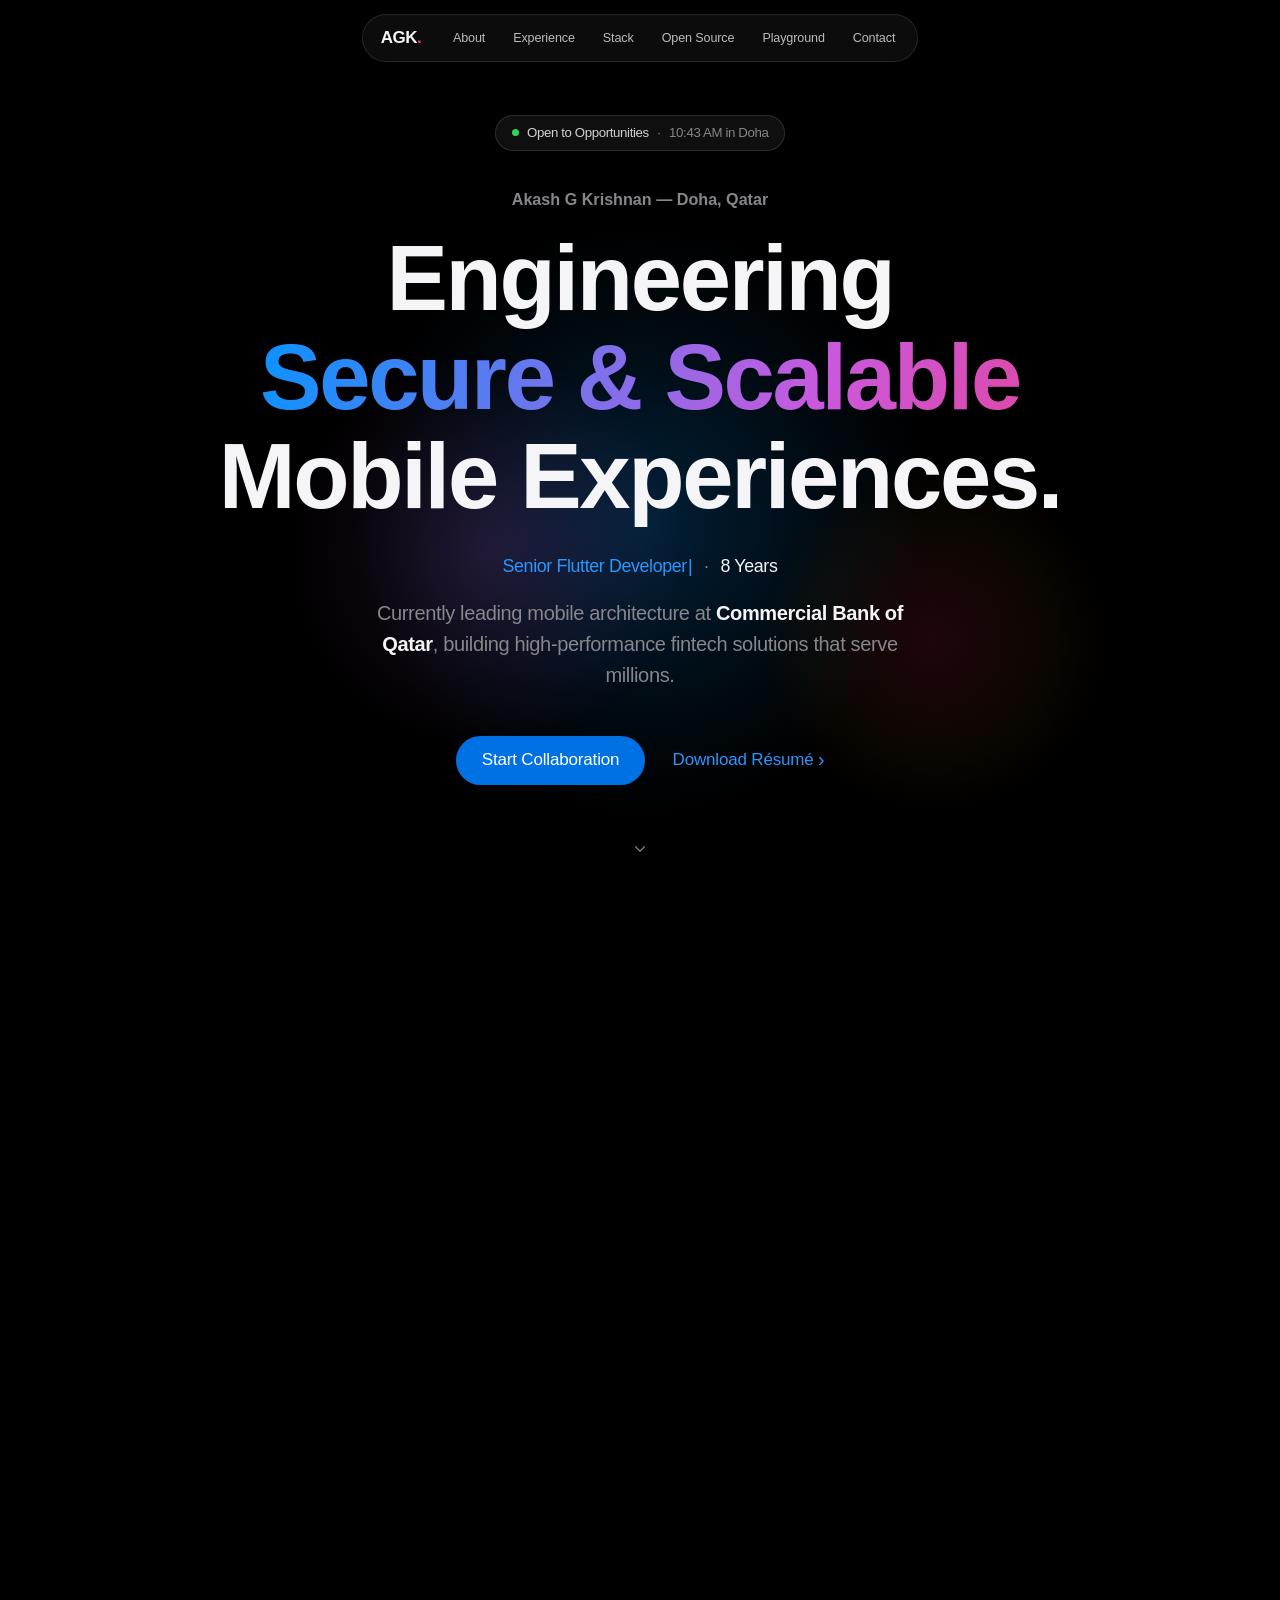
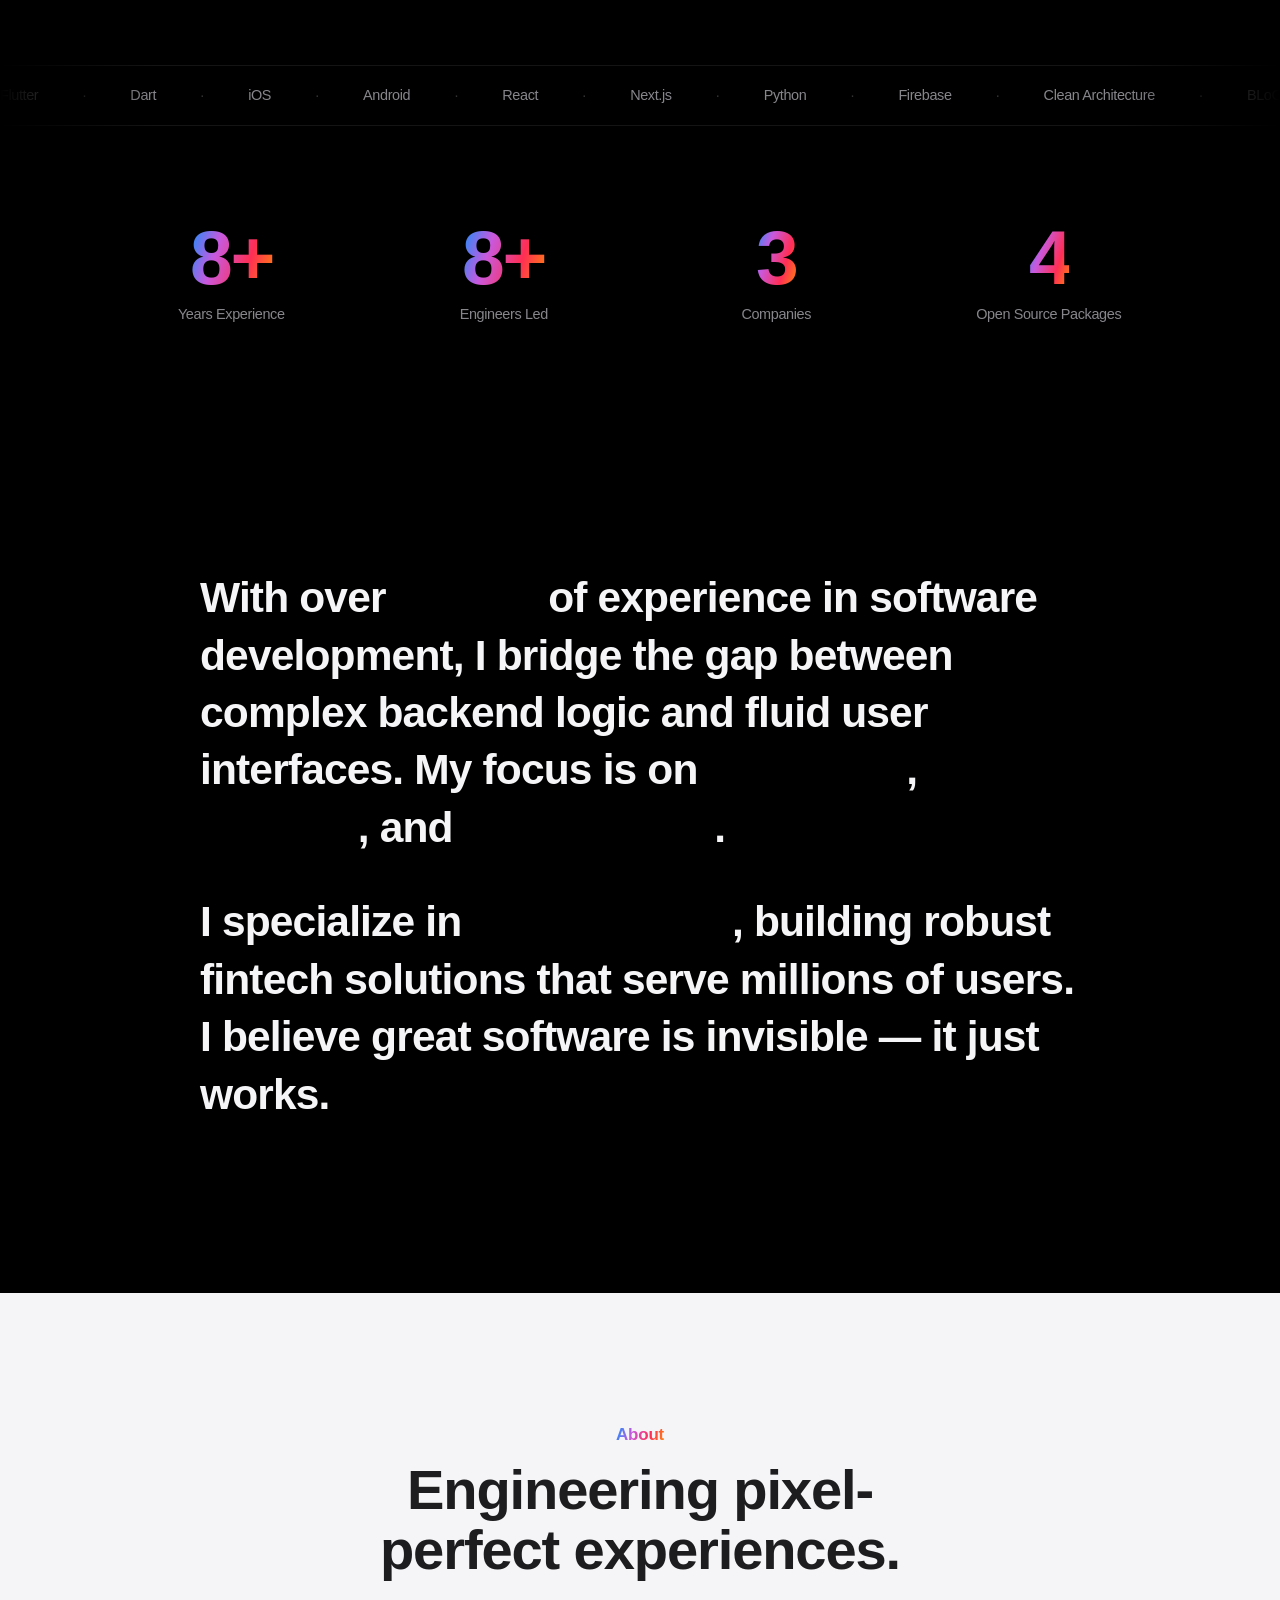
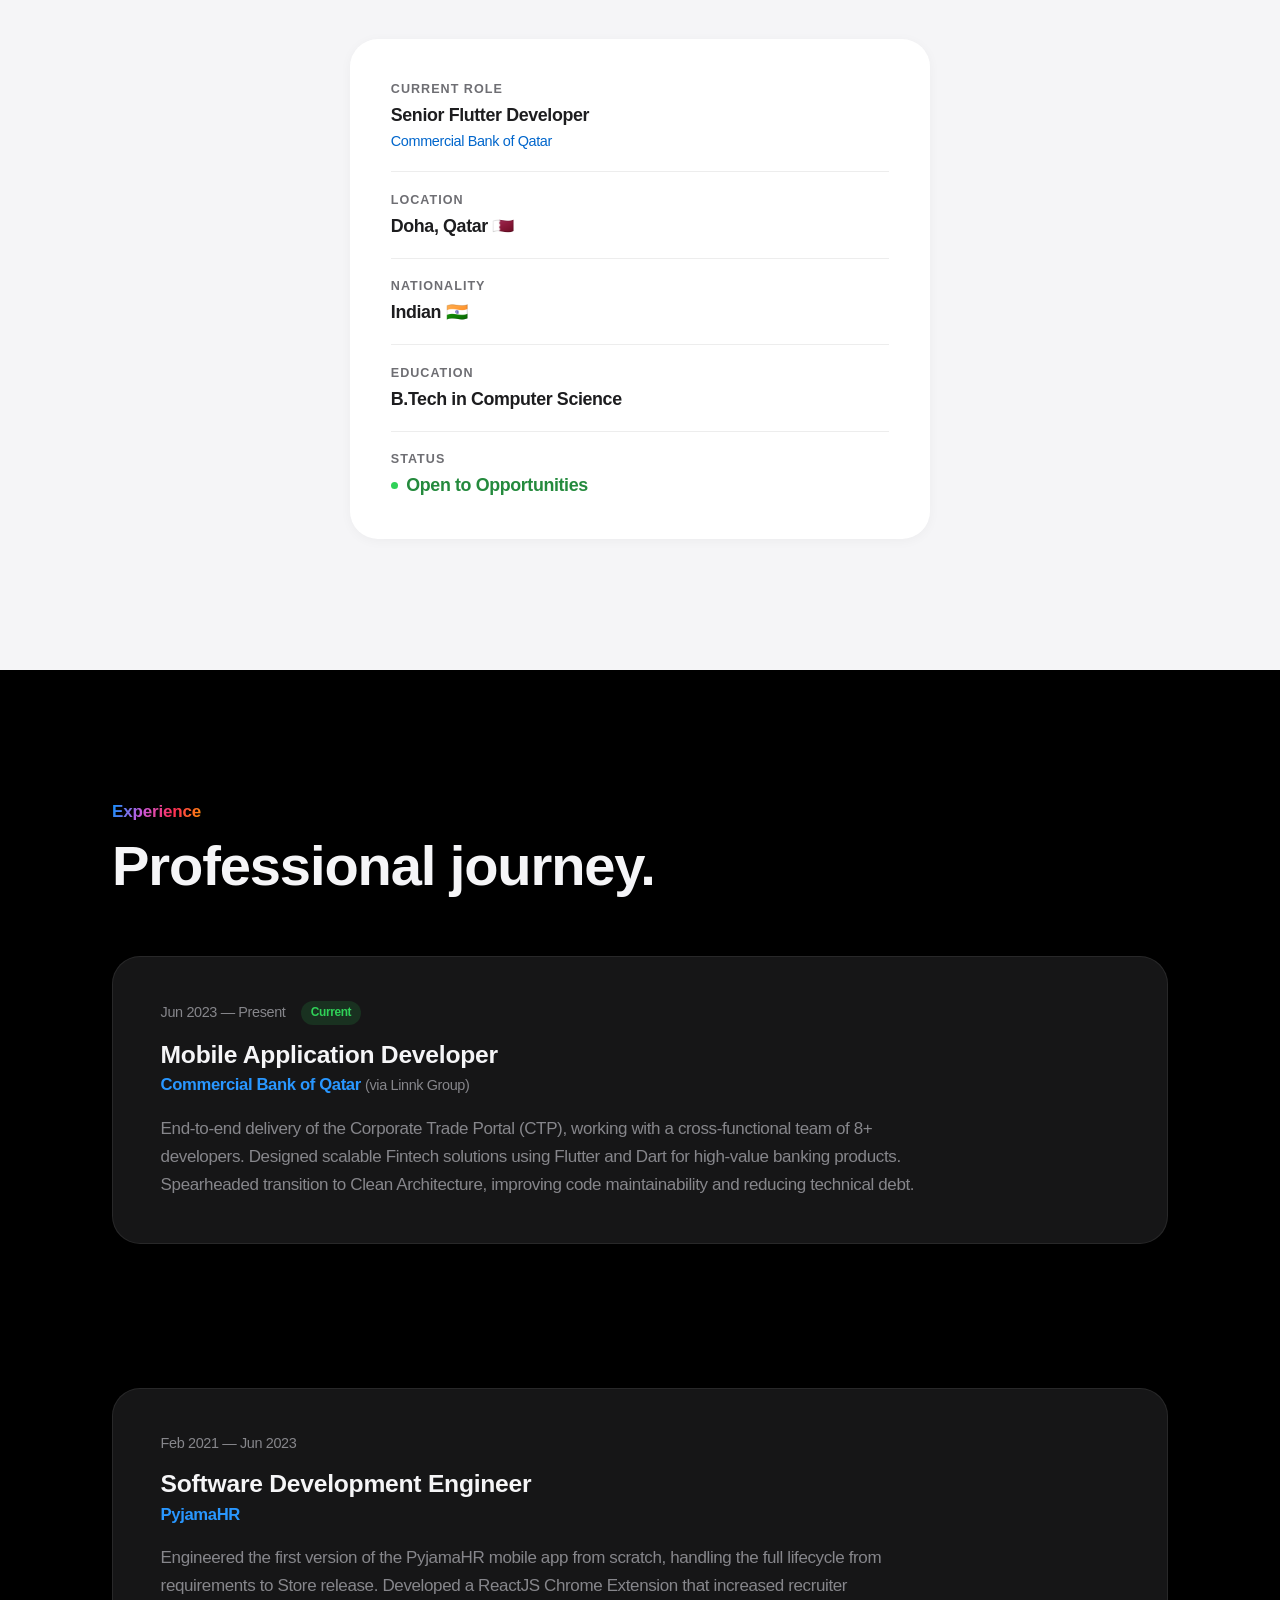
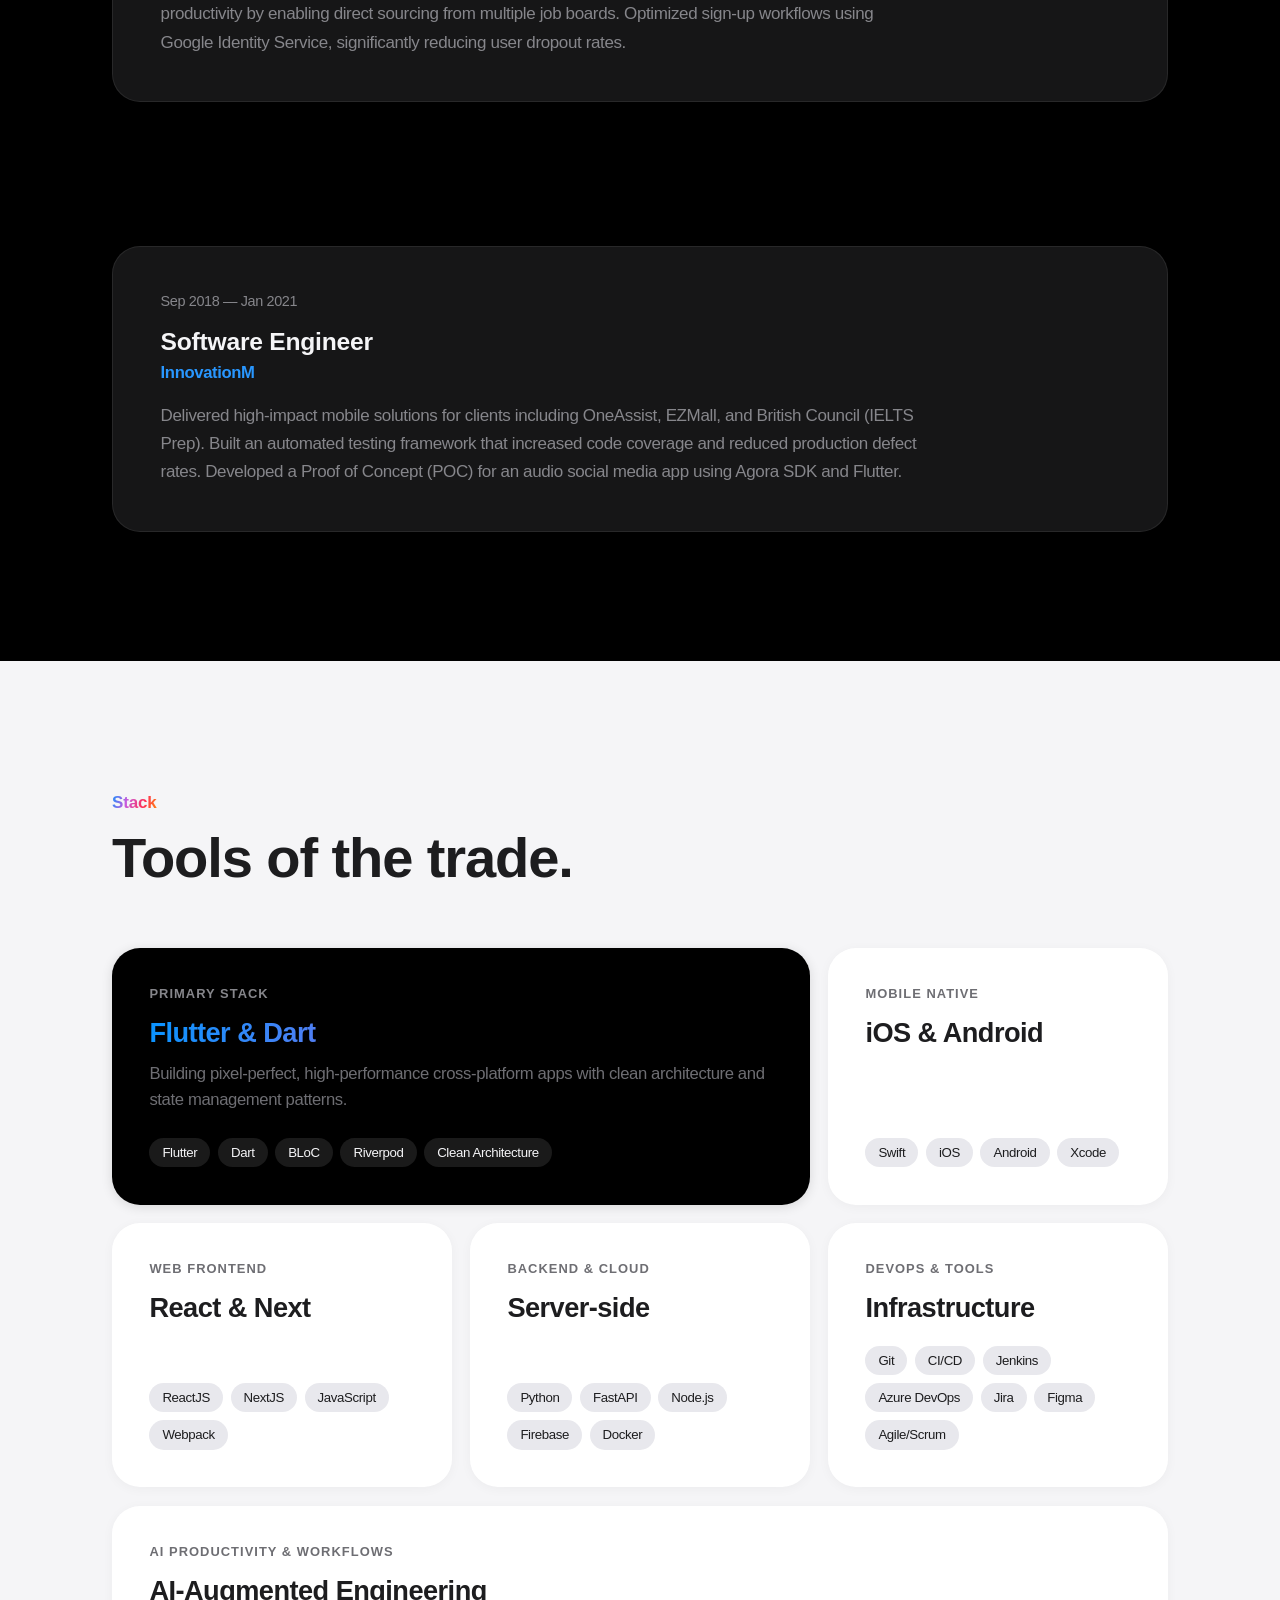
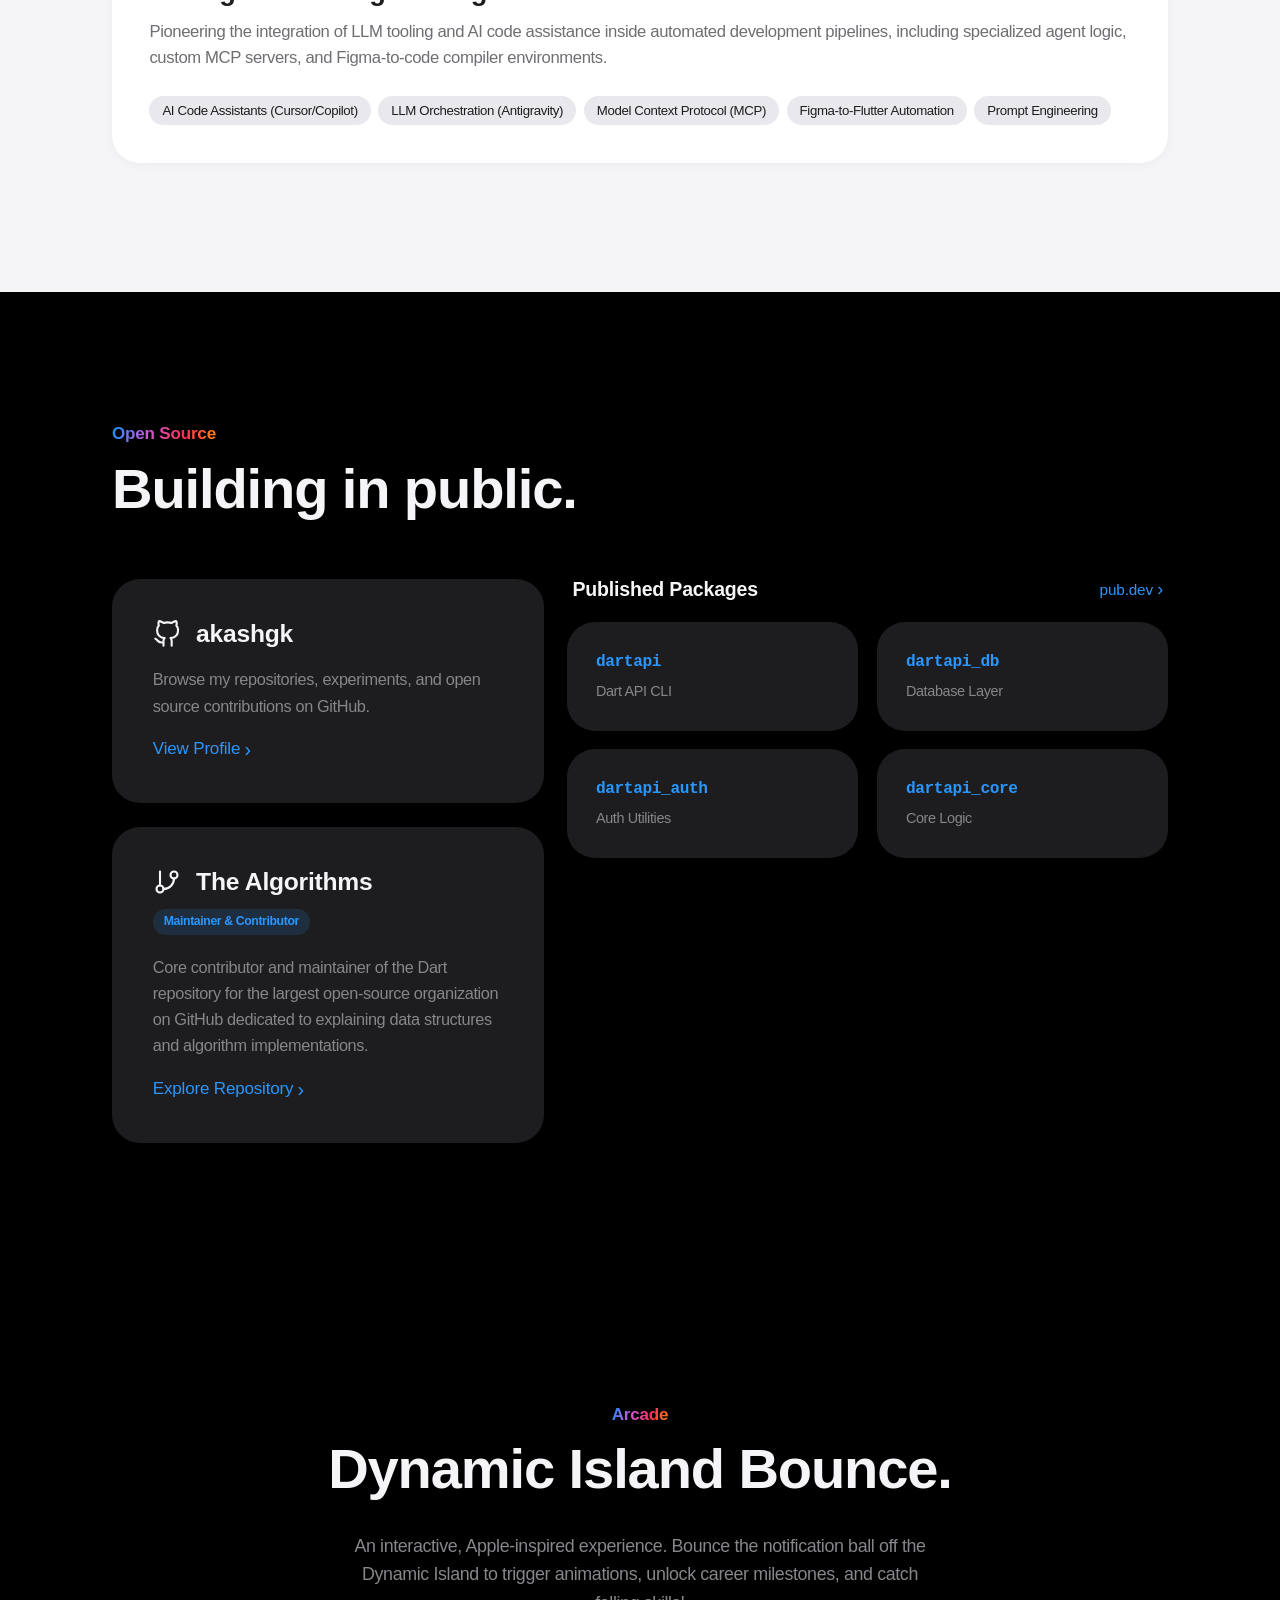
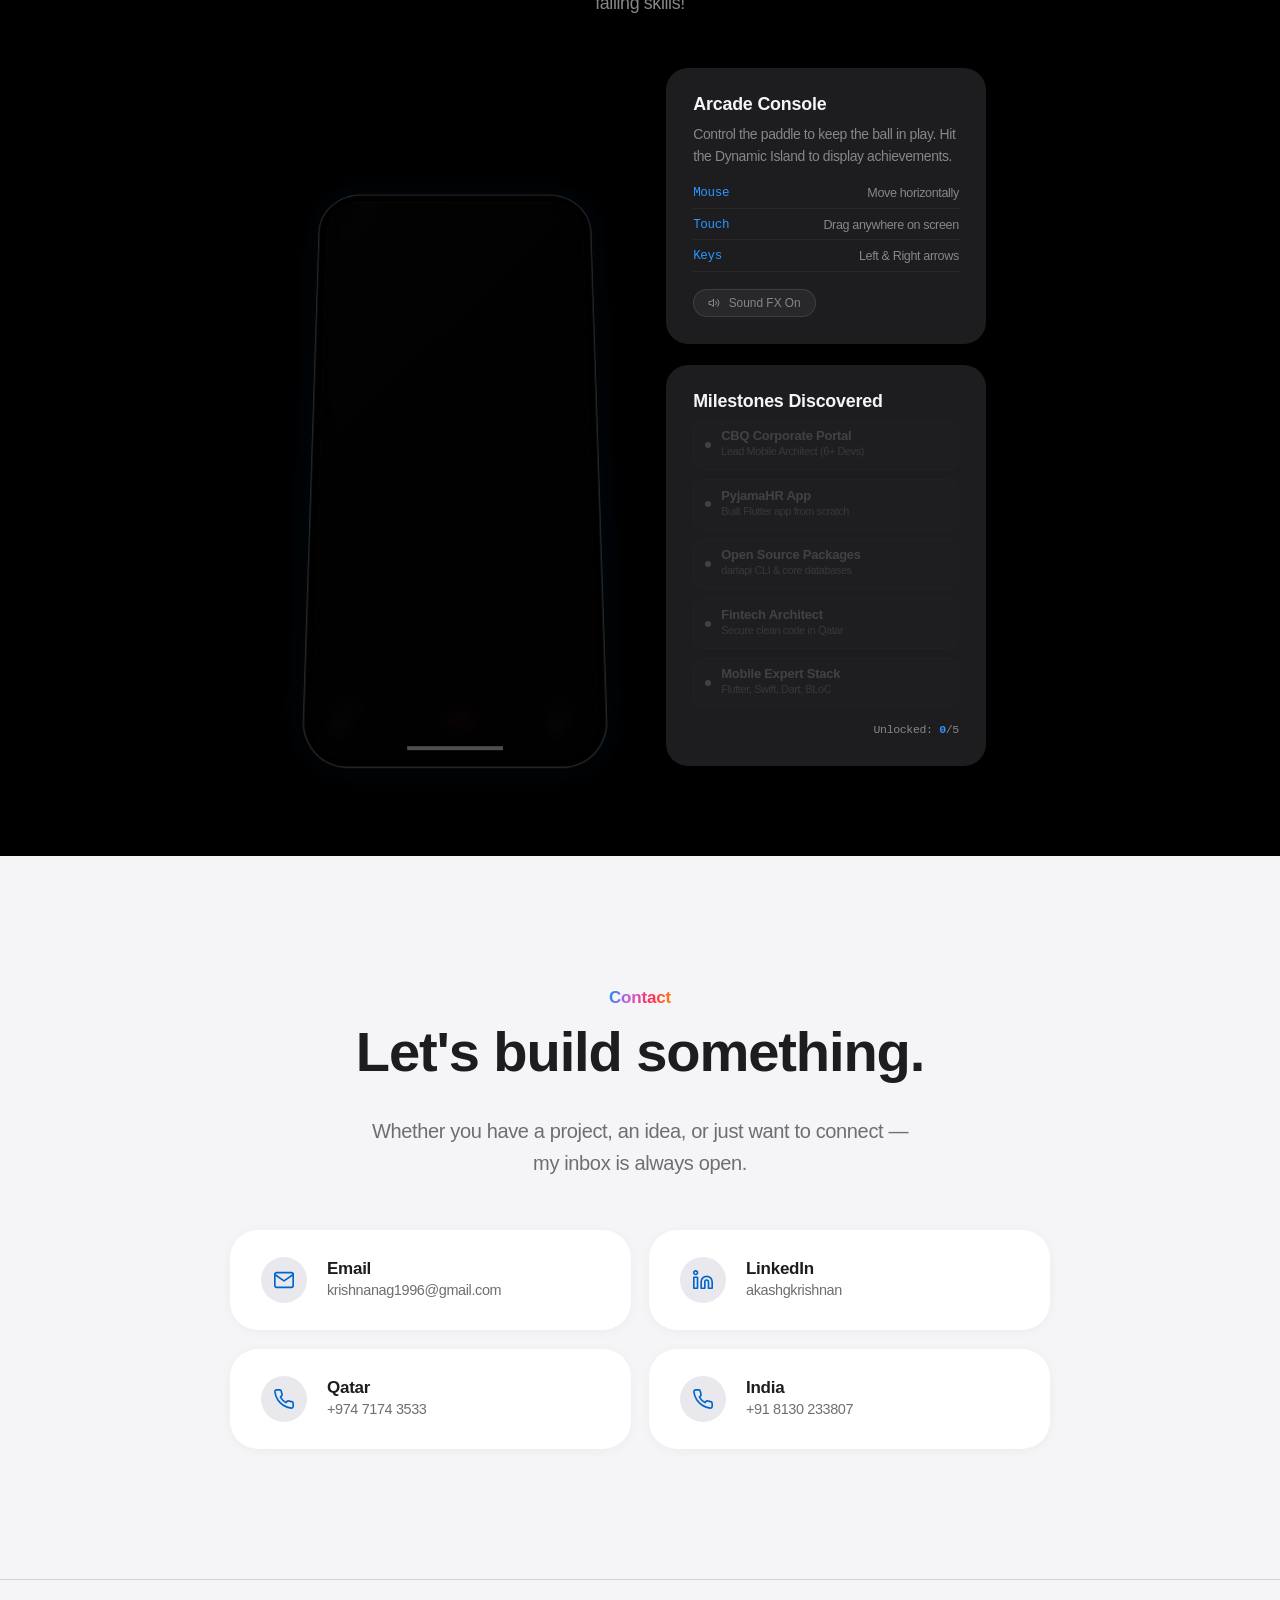
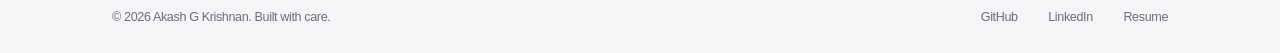
==== commit 8fb225bf: "Add Apple-style scroll choreography and playful interactions The previous pass changed the skin; thi" ====
--- a/index.html
+++ b/index.html
@@ -44,12 +44,18 @@
 
     <link rel="stylesheet" href="styles.css" />
     <script src="script.js" defer></script>
+    <noscript>
+      <style>
+        .reveal { opacity: 1 !important; transform: none !important; filter: none !important; }
+      </style>
+    </noscript>
   </head>
   <body>
-    <!-- Navbar -->
+    <!-- Floating glass pill navbar -->
     <nav class="navbar">
-      <a href="#" class="nav-logo">AGK<span class="nav-logo-dot">.</span></a>
-      <div class="nav-links">
+      <a href="#" class="nav-logo" id="nav-logo">AGK<span class="nav-logo-dot">.</span></a>
+      <div class="nav-links" id="nav-links">
+        <span class="nav-indicator" aria-hidden="true"></span>
         <a href="#about" class="nav-link">About</a>
         <a href="#experience" class="nav-link">Experience</a>
         <a href="#skills" class="nav-link">Stack</a>
@@ -58,53 +64,55 @@
         <a href="#contact" class="nav-link">Contact</a>
       </div>
       <button class="mobile-toggle" aria-label="Menu" aria-expanded="false">
-        <svg class="icon icon-menu" width="22" height="22" viewBox="0 0 24 24" fill="none" stroke="currentColor" stroke-width="1.5" stroke-linecap="round" stroke-linejoin="round" aria-hidden="true"><line x1="3" y1="9" x2="21" y2="9"/><line x1="3" y1="15" x2="21" y2="15"/></svg>
-        <svg class="icon icon-close" width="22" height="22" viewBox="0 0 24 24" fill="none" stroke="currentColor" stroke-width="1.5" stroke-linecap="round" stroke-linejoin="round" aria-hidden="true"><line x1="18" y1="6" x2="6" y2="18"/><line x1="6" y1="6" x2="18" y2="18"/></svg>
+        <svg class="icon icon-menu" width="20" height="20" viewBox="0 0 24 24" fill="none" stroke="currentColor" stroke-width="1.5" stroke-linecap="round" stroke-linejoin="round" aria-hidden="true"><line x1="3" y1="9" x2="21" y2="9"/><line x1="3" y1="15" x2="21" y2="15"/></svg>
+        <svg class="icon icon-close" width="20" height="20" viewBox="0 0 24 24" fill="none" stroke="currentColor" stroke-width="1.5" stroke-linecap="round" stroke-linejoin="round" aria-hidden="true"><line x1="18" y1="6" x2="6" y2="18"/><line x1="6" y1="6" x2="18" y2="18"/></svg>
       </button>
     </nav>
 
-    <!-- Hero -->
-    <section class="hero">
-      <div class="hero-glow" aria-hidden="true">
-        <div class="glow-blob blob-1"></div>
-        <div class="glow-blob blob-2"></div>
-        <div class="glow-blob blob-3"></div>
-      </div>
-      <div class="hero-content">
-        <span class="hero-badge reveal">
-          <span class="badge-dot"></span>
-          Open to Opportunities
-          <span class="badge-time" id="doha-time"></span>
-        </span>
-        <p class="hero-eyebrow reveal" style="transition-delay: 60ms">
-          Akash G Krishnan — Doha, Qatar
-        </p>
-        <h1 class="reveal" style="transition-delay: 140ms">
-          Engineering
-          <span class="gradient-text">Secure &amp; Scalable</span><br />
-          Mobile Experiences.
-        </h1>
-        <p class="hero-meta reveal" style="transition-delay: 240ms">
-          <span id="typed-role"></span>
-          <span class="hero-meta-sep">·</span>
-          <span>8 Years</span>
-        </p>
-        <p class="hero-desc reveal" style="transition-delay: 320ms">
-          Currently leading mobile architecture at
-          <strong>Commercial Bank of Qatar</strong>, building high-performance
-          fintech solutions that serve millions.
-        </p>
-        <div class="hero-cta reveal" style="transition-delay: 400ms">
-          <a href="#contact" class="btn-pill">Start Collaboration</a>
-          <a href="/AKASH_G_KRISHNAN_RESUME.pdf" class="link-arrow" download
-            >Download Résumé <span class="chevron">›</span></a
-          >
-        </div>
-      </div>
-      <div class="scroll-cue" aria-hidden="true">
-        <svg width="18" height="18" viewBox="0 0 24 24" fill="none" stroke="currentColor" stroke-width="1.5" stroke-linecap="round" stroke-linejoin="round"><polyline points="6 9 12 15 18 9"/></svg>
-      </div>
-    </section>
+    <!-- Hero — pinned scrollytelling stage -->
+    <div class="hero-stage" id="hero-stage">
+      <section class="hero">
+        <div class="hero-glow" aria-hidden="true">
+          <div class="glow-blob blob-1"></div>
+          <div class="glow-blob blob-2"></div>
+          <div class="glow-blob blob-3"></div>
+        </div>
+        <div class="hero-content">
+          <span class="hero-badge reveal">
+            <span class="badge-dot"></span>
+            Open to Opportunities
+            <span class="badge-time" id="doha-time"></span>
+          </span>
+          <p class="hero-eyebrow reveal" style="transition-delay: 60ms">
+            Akash G Krishnan — Doha, Qatar
+          </p>
+          <h1 class="reveal" style="transition-delay: 140ms">
+            Engineering
+            <span class="gradient-text gradient-animate">Secure &amp; Scalable</span><br />
+            Mobile Experiences.
+          </h1>
+          <p class="hero-meta reveal" style="transition-delay: 240ms">
+            <span id="typed-role"></span>
+            <span class="hero-meta-sep">·</span>
+            <span>8 Years</span>
+          </p>
+          <p class="hero-desc reveal" style="transition-delay: 320ms">
+            Currently leading mobile architecture at
+            <strong>Commercial Bank of Qatar</strong>, building high-performance
+            fintech solutions that serve millions.
+          </p>
+          <div class="hero-cta reveal" style="transition-delay: 400ms">
+            <a href="#contact" class="btn-pill">Start Collaboration</a>
+            <a href="/AKASH_G_KRISHNAN_RESUME.pdf" class="link-arrow" download
+              >Download Résumé <span class="chevron">›</span></a
+            >
+          </div>
+        </div>
+        <div class="scroll-cue" aria-hidden="true">
+          <svg width="18" height="18" viewBox="0 0 24 24" fill="none" stroke="currentColor" stroke-width="1.5" stroke-linecap="round" stroke-linejoin="round"><polyline points="6 9 12 15 18 9"/></svg>
+        </div>
+      </section>
+    </div>
 
     <!-- Marquee -->
     <div class="marquee-strip" aria-hidden="true">
@@ -173,66 +181,68 @@
       </div>
     </div>
 
+    <!-- Statement — Apple-style scroll-lit paragraph -->
+    <section class="statement-section" id="statement" aria-label="About statement">
+      <div class="container">
+        <p class="statement">
+          With over <strong>8 years</strong> of experience in software
+          development, I bridge the gap between complex backend logic and
+          fluid user interfaces. My focus is on
+          <strong>Scalability</strong>, <strong>Security</strong>, and
+          <strong>Performance</strong>.
+        </p>
+        <p class="statement">
+          I specialize in <strong>Flutter &amp; Dart</strong>, building
+          robust fintech solutions that serve millions of users. I believe
+          great software is invisible — it just works.
+        </p>
+      </div>
+    </section>
+
     <!-- About — light section -->
     <section id="about" class="section-light">
       <div class="container">
-        <div class="section-header reveal">
+        <div class="section-header section-header-center reveal">
           <span class="eyebrow">About</span>
           <h2>Engineering pixel-perfect experiences.</h2>
         </div>
-        <div class="about-grid">
-          <div class="about-text reveal">
-            <p>
-              With over <strong>8 years</strong> of experience in software
-              development, I bridge the gap between complex backend logic and
-              fluid user interfaces. My focus is on
-              <strong>Scalability</strong>, <strong>Security</strong>, and
-              <strong>Performance</strong>.
-            </p>
-            <p>
-              I specialize in <strong>Flutter &amp; Dart</strong>, building
-              robust fintech solutions that serve millions of users. I believe
-              great software is invisible — it just works.
-            </p>
-          </div>
-          <div class="facts-card card reveal" style="transition-delay: 120ms">
-            <div class="fact-row">
-              <span class="fact-label">Current Role</span>
-              <span class="fact-value">Senior Flutter Developer</span>
-              <span class="fact-sub">Commercial Bank of Qatar</span>
-            </div>
-            <div class="fact-row">
-              <span class="fact-label">Location</span>
-              <span class="fact-value">Doha, Qatar 🇶🇦</span>
-            </div>
-            <div class="fact-row">
-              <span class="fact-label">Nationality</span>
-              <span class="fact-value">Indian 🇮🇳</span>
-            </div>
-            <div class="fact-row">
-              <span class="fact-label">Education</span>
-              <span class="fact-value">B.Tech in Computer Science</span>
-            </div>
-            <div class="fact-row">
-              <span class="fact-label">Status</span>
-              <span class="fact-value fact-status">
-                <span class="status-dot"></span>
-                Open to Opportunities
-              </span>
-            </div>
+        <div class="facts-card card reveal" style="transition-delay: 120ms">
+          <div class="fact-row">
+            <span class="fact-label">Current Role</span>
+            <span class="fact-value">Senior Flutter Developer</span>
+            <span class="fact-sub">Commercial Bank of Qatar</span>
+          </div>
+          <div class="fact-row">
+            <span class="fact-label">Location</span>
+            <span class="fact-value">Doha, Qatar 🇶🇦</span>
+          </div>
+          <div class="fact-row">
+            <span class="fact-label">Nationality</span>
+            <span class="fact-value">Indian 🇮🇳</span>
+          </div>
+          <div class="fact-row">
+            <span class="fact-label">Education</span>
+            <span class="fact-value">B.Tech in Computer Science</span>
+          </div>
+          <div class="fact-row">
+            <span class="fact-label">Status</span>
+            <span class="fact-value fact-status">
+              <span class="status-dot"></span>
+              Open to Opportunities
+            </span>
           </div>
         </div>
       </div>
     </section>
 
-    <!-- Experience — dark section -->
+    <!-- Experience — dark section, sticky stacking deck -->
     <section id="experience">
       <div class="container">
         <div class="section-header reveal">
           <span class="eyebrow">Experience</span>
           <h2>Professional journey.</h2>
         </div>
-        <div class="xp-list">
+        <div class="xp-stack" id="xp-stack">
           <article class="xp-card card reveal">
             <div class="xp-top">
               <span class="xp-date">Jun 2023 — Present</span>
@@ -248,7 +258,7 @@
             </p>
           </article>
 
-          <article class="xp-card card reveal" style="transition-delay: 80ms">
+          <article class="xp-card card reveal">
             <div class="xp-top">
               <span class="xp-date">Feb 2021 — Jun 2023</span>
             </div>
@@ -259,7 +269,7 @@
             </p>
           </article>
 
-          <article class="xp-card card reveal" style="transition-delay: 160ms">
+          <article class="xp-card card reveal">
             <div class="xp-top">
               <span class="xp-date">Sep 2018 — Jan 2021</span>
             </div>
@@ -284,7 +294,7 @@
           <!-- Flutter — featured (dark card on light, Apple bento style) -->
           <div class="bento-cell bento-featured card reveal">
             <span class="bento-label">Primary Stack</span>
-            <h3 class="gradient-text">Flutter &amp; Dart</h3>
+            <h3 class="gradient-text gradient-animate">Flutter &amp; Dart</h3>
             <p>
               Building pixel-perfect, high-performance cross-platform apps with
               clean architecture and state management patterns.
@@ -471,75 +481,77 @@
         </p>
 
         <div class="game-wrapper reveal" style="transition-delay: 100ms">
-          <!-- iOS-style Game Console -->
-          <div class="iphone-device">
-            <div class="iphone-bezel">
-              <div class="iphone-screen">
-                <!-- Status Bar -->
-                <div class="iphone-status-bar">
-                  <span class="status-time">9:41</span>
-                  <div class="status-icons">
-                    <svg class="icon" width="12" height="12" viewBox="0 0 24 24" fill="none" stroke="currentColor" stroke-width="2" stroke-linecap="round" stroke-linejoin="round" aria-hidden="true"><path d="M5 12.55a11 11 0 0 1 14.08 0"/><path d="M1.42 9a16 16 0 0 1 21.16 0"/><path d="M8.53 16.11a6 6 0 0 1 6.95 0"/><line x1="12" y1="20" x2="12.01" y2="20"/></svg>
-                    <svg class="icon" width="14" height="14" viewBox="0 0 24 24" fill="none" stroke="currentColor" stroke-width="2" stroke-linecap="round" stroke-linejoin="round" aria-hidden="true" style="transform: rotate(90deg) scaleX(-1)"><rect x="1" y="6" width="18" height="12" rx="2" ry="2"/><line x1="23" y1="13" x2="23" y2="11"/></svg>
-                  </div>
-                </div>
-
-                <!-- Dynamic Island Capsule (morphs dynamically) -->
-                <div class="dynamic-island" id="game-island">
-                  <div class="island-capsule">
-                    <span class="island-dot"></span>
-                    <span class="island-camera"></span>
-                  </div>
-                  <!-- Morphing notification contents -->
-                  <div class="island-notification" id="island-notif">
-                    <div class="notif-header">
-                      <div class="notif-icon-wrap" id="notif-icon-wrap">
-                        <svg class="icon" width="14" height="14" viewBox="0 0 24 24" fill="none" stroke="currentColor" stroke-width="2.5" stroke-linecap="round" stroke-linejoin="round" aria-hidden="true"><rect x="2" y="7" width="20" height="14" rx="2" ry="2"/><path d="M16 21V5a2 2 0 0 0-2-2h-4a2 2 0 0 0-2 2v16"/></svg>
+          <!-- iOS-style Game Console — rises & un-tilts into view -->
+          <div class="device-scene" id="device-scene">
+            <div class="iphone-device" id="iphone-device">
+              <div class="iphone-bezel">
+                <div class="iphone-screen">
+                  <!-- Status Bar -->
+                  <div class="iphone-status-bar">
+                    <span class="status-time" title="Always 9:41 — like every Apple keynote.">9:41</span>
+                    <div class="status-icons">
+                      <svg class="icon" width="12" height="12" viewBox="0 0 24 24" fill="none" stroke="currentColor" stroke-width="2" stroke-linecap="round" stroke-linejoin="round" aria-hidden="true"><path d="M5 12.55a11 11 0 0 1 14.08 0"/><path d="M1.42 9a16 16 0 0 1 21.16 0"/><path d="M8.53 16.11a6 6 0 0 1 6.95 0"/><line x1="12" y1="20" x2="12.01" y2="20"/></svg>
+                      <svg class="icon" width="14" height="14" viewBox="0 0 24 24" fill="none" stroke="currentColor" stroke-width="2" stroke-linecap="round" stroke-linejoin="round" aria-hidden="true" style="transform: rotate(90deg) scaleX(-1)"><rect x="1" y="6" width="18" height="12" rx="2" ry="2"/><line x1="23" y1="13" x2="23" y2="11"/></svg>
+                    </div>
+                  </div>
+
+                  <!-- Dynamic Island Capsule (morphs dynamically) -->
+                  <div class="dynamic-island" id="game-island">
+                    <div class="island-capsule">
+                      <span class="island-dot"></span>
+                      <span class="island-camera"></span>
+                    </div>
+                    <!-- Morphing notification contents -->
+                    <div class="island-notification" id="island-notif">
+                      <div class="notif-header">
+                        <div class="notif-icon-wrap" id="notif-icon-wrap">
+                          <svg class="icon" width="14" height="14" viewBox="0 0 24 24" fill="none" stroke="currentColor" stroke-width="2.5" stroke-linecap="round" stroke-linejoin="round" aria-hidden="true"><rect x="2" y="7" width="20" height="14" rx="2" ry="2"/><path d="M16 21V5a2 2 0 0 0-2-2h-4a2 2 0 0 0-2 2v16"/></svg>
+                        </div>
+                        <div class="notif-title-wrap">
+                          <h4 id="notif-title">System Alert</h4>
+                          <p id="notif-subtitle">Dynamic Island Active</p>
+                        </div>
                       </div>
-                      <div class="notif-title-wrap">
-                        <h4 id="notif-title">System Alert</h4>
-                        <p id="notif-subtitle">Dynamic Island Active</p>
-                      </div>
+                      <div class="notif-badge" id="notif-badge">Flutter</div>
                     </div>
-                    <div class="notif-badge" id="notif-badge">Flutter</div>
-                  </div>
-                </div>
-
-                <!-- Game Canvas -->
-                <canvas id="game-canvas"></canvas>
-
-                <!-- HUD Info Overlay -->
-                <div class="game-hud">
-                  <div class="hud-item">
-                    <span class="hud-label">SCORE</span>
-                    <span class="hud-value" id="game-score">0</span>
-                  </div>
-                  <div class="hud-lives" id="game-lives">
-                    <span class="live-dot"></span>
-                    <span class="live-dot"></span>
-                    <span class="live-dot"></span>
-                  </div>
-                  <div class="hud-item text-right">
-                    <span class="hud-label">BEST</span>
-                    <span class="hud-value" id="game-highscore">0</span>
-                  </div>
-                </div>
-
-                <!-- Start / Game Over Overlays -->
-                <div class="game-overlay active" id="game-overlay">
-                  <div class="overlay-content">
-                    <h3 id="overlay-title">DYNAMIC BOUNCE</h3>
-                    <p id="overlay-desc">Bounce the ball to compile code and reveal career achievements.</p>
-                    <button class="btn-pill" id="start-btn">Start Compilation</button>
-                  </div>
-                </div>
-
-                <!-- iOS Home Indicator -->
-                <div class="iphone-home-indicator"></div>
+                  </div>
+
+                  <!-- Game Canvas -->
+                  <canvas id="game-canvas"></canvas>
+
+                  <!-- HUD Info Overlay -->
+                  <div class="game-hud">
+                    <div class="hud-item">
+                      <span class="hud-label">SCORE</span>
+                      <span class="hud-value" id="game-score">0</span>
+                    </div>
+                    <div class="hud-lives" id="game-lives">
+                      <span class="live-dot"></span>
+                      <span class="live-dot"></span>
+                      <span class="live-dot"></span>
+                    </div>
+                    <div class="hud-item text-right">
+                      <span class="hud-label">BEST</span>
+                      <span class="hud-value" id="game-highscore">0</span>
+                    </div>
+                  </div>
+
+                  <!-- Start / Game Over Overlays -->
+                  <div class="game-overlay active" id="game-overlay">
+                    <div class="overlay-content">
+                      <h3 id="overlay-title">DYNAMIC BOUNCE</h3>
+                      <p id="overlay-desc">Bounce the ball to compile code and reveal career achievements.</p>
+                      <button class="btn-pill" id="start-btn">Start Compilation</button>
+                    </div>
+                  </div>
+
+                  <!-- iOS Home Indicator -->
+                  <div class="iphone-home-indicator"></div>
+                </div>
               </div>
-            </div>
-            <!-- Interactive Shadows & Reflections -->
-            <div class="iphone-glare"></div>
+              <!-- Interactive Shadows & Reflections -->
+              <div class="iphone-glare"></div>
+            </div>
           </div>
 
           <!-- Game Controls & Achievements List -->
--- a/styles.css
+++ b/styles.css
@@ -46,7 +46,7 @@
 html {
   font-size: 17px;
   scroll-behavior: smooth;
-  scroll-padding-top: calc(var(--nav-h) + 12px);
+  scroll-padding-top: 90px;
 }
 body {
   background: var(--black);
@@ -88,6 +88,15 @@
   background-clip: text;
   -webkit-text-fill-color: transparent;
   color: transparent;
+}
+/* Slow living shimmer across the gradient — Apple Intelligence style */
+.gradient-animate {
+  background-size: 220% 100%;
+  animation: gradPan 9s ease-in-out infinite alternate;
+}
+@keyframes gradPan {
+  from { background-position: 0% 50%; }
+  to   { background-position: 100% 50%; }
 }
 
 /* ── Layout ── */
@@ -130,34 +139,41 @@
 }
 .section-header-center .eyebrow { margin-left: auto; margin-right: auto; }
 
-/* ── Navbar — apple.com glass bar ── */
+/* ── Navbar — floating glass pill (Dynamic Island vibes) ── */
 .navbar {
   position: fixed;
-  top: 0; left: 0;
-  width: 100%;
-  height: var(--nav-h);
+  top: 14px;
+  left: 0; right: 0;
+  margin-inline: auto;
+  width: max-content;
+  max-width: calc(100vw - 24px);
   z-index: 1000;
   display: flex;
   align-items: center;
-  justify-content: center;
-  padding: 0 22px;
-  background: rgba(22, 22, 23, 0.6);
+  gap: 1.1rem;
+  padding: 7px 9px 7px 18px;
+  background: rgba(22, 22, 23, 0.55);
+  border: 1px solid rgba(255, 255, 255, 0.1);
+  border-radius: var(--radius-pill);
   -webkit-backdrop-filter: saturate(180%) blur(20px);
   backdrop-filter: saturate(180%) blur(20px);
-  transition: background 0.4s var(--ease-soft);
-}
-.navbar.scrolled { background: rgba(22, 22, 23, 0.85); }
+  transition: background 0.4s var(--ease-soft), box-shadow 0.4s var(--ease-soft), top 0.4s var(--ease-out);
+}
+.navbar.scrolled {
+  top: 10px;
+  background: rgba(22, 22, 23, 0.85);
+  box-shadow: 0 12px 32px rgba(0, 0, 0, 0.4);
+}
 .nav-logo {
-  position: absolute;
-  left: 22px;
   font-family: var(--font-display);
   font-weight: 700;
-  font-size: 1.05rem;
+  font-size: 1rem;
   letter-spacing: -0.03em;
   color: var(--text-on-dark);
-  transition: opacity 0.3s;
-}
-.nav-logo:hover { opacity: 0.7; }
+  transition: opacity 0.3s, transform 0.4s var(--ease-out);
+}
+.nav-logo:hover { opacity: 0.8; transform: scale(1.06); }
+.nav-logo:active { transform: scale(0.94); }
 .nav-logo-dot {
   background: var(--grad);
   -webkit-background-clip: text;
@@ -165,29 +181,45 @@
   -webkit-text-fill-color: transparent;
 }
 .nav-links {
-  display: flex;
-  gap: 2.4rem;
-  align-items: center;
+  position: relative;
+  display: flex;
+  gap: 2px;
+  align-items: center;
+}
+/* Sliding active-segment indicator (iOS segmented-control feel) */
+.nav-indicator {
+  position: absolute;
+  left: 0; top: 50%;
+  height: 30px;
+  width: 0;
+  background: rgba(255, 255, 255, 0.14);
+  border-radius: var(--radius-pill);
+  opacity: 0;
+  transform: translateX(0) translateY(-50%);
+  transition: transform 0.55s var(--ease-out), width 0.55s var(--ease-out), opacity 0.35s;
+  pointer-events: none;
 }
 .nav-link {
+  position: relative;
+  z-index: 1;
+  padding: 7px 13px;
+  border-radius: var(--radius-pill);
   font-size: 0.74rem;
   font-weight: 400;
   letter-spacing: -0.01em;
-  color: rgba(245, 245, 247, 0.8);
-  transition: color 0.3s var(--ease-soft), opacity 0.3s;
+  color: rgba(245, 245, 247, 0.75);
+  transition: color 0.3s var(--ease-soft);
 }
 .nav-link:hover { color: #fff; }
 .nav-link.active { color: #fff; }
 .mobile-toggle {
   display: none;
-  position: absolute;
-  right: 16px;
   background: none;
   border: none;
   color: var(--text-on-dark);
   cursor: pointer;
   z-index: 1100;
-  padding: 8px;
+  padding: 6px;
 }
 .mobile-toggle .icon-close { display: none; }
 .mobile-toggle.open .icon-menu { display: none; }
@@ -210,21 +242,23 @@
     transition: opacity 0.4s var(--ease-soft);
   }
   .nav-links.active { opacity: 1; pointer-events: auto; }
+  .nav-indicator { display: none; }
   .nav-link {
     font-size: 1.7rem;
     font-weight: 600;
     letter-spacing: -0.02em;
+    padding: 0;
     transform: translateY(14px);
     opacity: 0;
     transition: transform 0.55s var(--ease-out), opacity 0.55s var(--ease-out);
   }
   .nav-links.active .nav-link { transform: translateY(0); opacity: 1; }
-  .nav-links.active .nav-link:nth-child(1) { transition-delay: 0.06s; }
-  .nav-links.active .nav-link:nth-child(2) { transition-delay: 0.1s; }
-  .nav-links.active .nav-link:nth-child(3) { transition-delay: 0.14s; }
-  .nav-links.active .nav-link:nth-child(4) { transition-delay: 0.18s; }
-  .nav-links.active .nav-link:nth-child(5) { transition-delay: 0.22s; }
-  .nav-links.active .nav-link:nth-child(6) { transition-delay: 0.26s; }
+  .nav-links.active .nav-link:nth-of-type(1) { transition-delay: 0.06s; }
+  .nav-links.active .nav-link:nth-of-type(2) { transition-delay: 0.1s; }
+  .nav-links.active .nav-link:nth-of-type(3) { transition-delay: 0.14s; }
+  .nav-links.active .nav-link:nth-of-type(4) { transition-delay: 0.18s; }
+  .nav-links.active .nav-link:nth-of-type(5) { transition-delay: 0.22s; }
+  .nav-links.active .nav-link:nth-of-type(6) { transition-delay: 0.26s; }
   .mobile-toggle { display: block; }
 }
 
@@ -269,6 +303,8 @@
 
 /* ── Cards — shared premium card treatment ── */
 .card {
+  position: relative;
+  overflow: hidden;
   border-radius: var(--radius-card);
   background: var(--card-darker);
   transition: transform 0.7s var(--ease-out), box-shadow 0.7s var(--ease-out);
@@ -278,25 +314,87 @@
   transform: translateY(-4px) scale(1.012);
   box-shadow: 0 24px 48px rgba(0, 0, 0, 0.45);
 }
+/* Light sweep sheen across cards on hover */
+.card::after {
+  content: '';
+  position: absolute;
+  top: 0; left: 0;
+  width: 55%;
+  height: 100%;
+  background: linear-gradient(105deg, transparent, rgba(255, 255, 255, 0.06), transparent);
+  transform: translateX(-180%) skewX(-14deg);
+  transition: transform 1s var(--ease-out);
+  pointer-events: none;
+}
+.card:hover::after { transform: translateX(300%) skewX(-14deg); }
 .section-light .card {
   background: var(--white);
   box-shadow: 0 2px 12px rgba(0, 0, 0, 0.04);
 }
+.section-light .card::after {
+  background: linear-gradient(105deg, transparent, rgba(0, 0, 0, 0.035), transparent);
+}
 .section-light .card:hover {
   box-shadow: 0 24px 48px rgba(0, 0, 0, 0.1);
 }
 
-/* ── Hero ── */
+/* ── Hero — pinned scrollytelling stage ──
+   .hero-stage is tall; .hero pins for the extra height while
+   --hp (0→1, set from JS) scrubs a layered parallax dissolve. */
+.hero-stage {
+  --hp: 0;
+  height: 185vh;
+}
 .hero {
-  min-height: 100vh;
-  min-height: 100svh;
+  position: sticky;
+  top: 0;
+  height: 100vh;
+  height: 100svh;
   display: flex;
   align-items: center;
   justify-content: center;
   text-align: center;
-  padding: calc(var(--nav-h) + 40px) 22px 80px;
+  padding: 80px 22px;
   overflow: hidden;
 }
+/* Scroll-driven layers — applied only after entry reveal settles.
+   .hero-stage prefix keeps these above .reveal.visible in the cascade. */
+.hero-stage .hero-glow.settled {
+  transform: scale(calc(1 + var(--hp) * 0.3));
+  opacity: calc(1 - var(--hp) * 1.3);
+  transition: none;
+}
+.hero-stage .hero-badge.settled {
+  transform: translateY(calc(var(--hp) * -150px));
+  opacity: calc(1 - var(--hp) * 2.6);
+  transition: none;
+}
+.hero-stage .hero-eyebrow.settled {
+  transform: translateY(calc(var(--hp) * -120px));
+  opacity: calc(1 - var(--hp) * 2.3);
+  transition: none;
+}
+.hero-stage .hero h1.settled {
+  transform: translateY(calc(var(--hp) * -90px)) scale(calc(1 - var(--hp) * 0.1));
+  opacity: calc(1 - var(--hp) * 1.45);
+  transition: none;
+}
+.hero-stage .hero-meta.settled {
+  transform: translateY(calc(var(--hp) * -65px));
+  opacity: calc(1 - var(--hp) * 1.9);
+  transition: none;
+}
+.hero-stage .hero-desc.settled {
+  transform: translateY(calc(var(--hp) * -45px));
+  opacity: calc(1 - var(--hp) * 2.1);
+  transition: none;
+}
+.hero-stage .hero-cta.settled {
+  transform: translateY(calc(var(--hp) * -28px));
+  opacity: calc(1 - var(--hp) * 2.4);
+  transition: none;
+}
+.hero-stage .scroll-cue { opacity: calc(1 - var(--hp) * 7); }
 .hero-glow {
   position: absolute;
   inset: 0;
@@ -435,8 +533,8 @@
   animation: cueFloat 2.4s ease-in-out infinite;
 }
 @keyframes cueFloat {
-  0%, 100% { transform: translate(-50%, 0); opacity: 0.7; }
-  50%      { transform: translate(-50%, 8px); opacity: 0.25; }
+  0%, 100% { transform: translate(-50%, 0); }
+  50%      { transform: translate(-50%, 9px); }
 }
 
 /* ── Marquee ── */
@@ -494,6 +592,13 @@
   background-clip: text;
   -webkit-text-fill-color: transparent;
 }
+/* Springy pop when the counter kicks in */
+.stat-number.pop { animation: statPop 0.8s var(--ease-out) both; }
+@keyframes statPop {
+  0%   { transform: scale(0.6); }
+  55%  { transform: scale(1.08); }
+  100% { transform: scale(1); }
+}
 .stat-label {
   font-size: 0.85rem;
   font-weight: 500;
@@ -503,23 +608,41 @@
   .stats-grid { grid-template-columns: repeat(2, 1fr); gap: 2.6rem; }
 }
 
+/* ── Statement — words light up as you scroll (Apple product-page move) ── */
+.statement-section {
+  padding: 150px 0 170px;
+}
+.statement {
+  font-family: var(--font-display);
+  font-size: clamp(1.5rem, 3.6vw, 2.5rem);
+  font-weight: 600;
+  line-height: 1.35;
+  letter-spacing: -0.02em;
+  max-width: 880px;
+  margin: 0 auto 2.2rem;
+  color: var(--text-on-dark);
+}
+.statement:last-child { margin-bottom: 0; }
+.statement strong {
+  font-weight: 600;
+  background: var(--grad);
+  -webkit-background-clip: text;
+  background-clip: text;
+  -webkit-text-fill-color: transparent;
+}
+/* .w spans injected by JS; dimmed until scroll lights them */
+.statement .w {
+  opacity: 1;
+  transition: opacity 0.3s linear;
+  will-change: opacity;
+}
+
 /* ── About ── */
-.about-grid {
-  display: grid;
-  grid-template-columns: 1.1fr 1fr;
-  gap: 4rem;
-  align-items: start;
-}
-.about-text p {
-  font-size: 1.3rem;
-  line-height: 1.5;
-  font-weight: 500;
-  letter-spacing: -0.015em;
-  color: var(--text2-on-light);
-  margin-bottom: 1.4rem;
-}
-.about-text strong { color: var(--text-on-light); font-weight: 600; }
-.facts-card { padding: 2.4rem; }
+.facts-card {
+  padding: 2.4rem;
+  max-width: 580px;
+  margin: 0 auto;
+}
 .fact-row {
   padding: 1.1rem 0;
   border-bottom: 1px solid rgba(0, 0, 0, 0.07);
@@ -553,17 +676,21 @@
   flex-shrink: 0;
   animation: pulseDot 2.2s ease-in-out infinite;
 }
-@media (max-width: 900px) {
-  .about-grid { grid-template-columns: 1fr; gap: 2.4rem; }
-}
-
-/* ── Experience ── */
-.xp-list {
+/* ── Experience — sticky stacking deck ── */
+.xp-stack {
   display: flex;
   flex-direction: column;
-  gap: 1.4rem;
-}
-.xp-card { padding: 2.6rem 2.8rem; }
+}
+.xp-card {
+  position: sticky;
+  top: 110px;
+  padding: 2.6rem 2.8rem;
+  margin-bottom: 16vh;
+  background: var(--card-dark);
+  border: 1px solid rgba(255, 255, 255, 0.08);
+  transform-origin: top center;
+}
+.xp-card:last-child { margin-bottom: 0; }
 .xp-top {
   display: flex;
   align-items: center;
@@ -880,6 +1007,13 @@
   align-items: start;
   justify-content: center;
   flex-wrap: wrap;
+}
+
+/* 3D stage: the iPhone rises and un-tilts into view, then
+   follows the cursor (transform set from JS) */
+.device-scene {
+  perspective: 1400px;
+  flex-shrink: 0;
 }
 
 .iphone-device {
@@ -1378,6 +1512,14 @@
   }
 }
 
+/* ── Confetti canvas (spawned by JS) ── */
+.confetti-canvas {
+  position: fixed;
+  inset: 0;
+  z-index: 3000;
+  pointer-events: none;
+}
+
 /* ── Reduced Motion ── */
 @media (prefers-reduced-motion: reduce) {
   *, *::before, *::after {
@@ -1387,4 +1529,8 @@
   }
   .reveal { opacity: 1; transform: none; filter: none; }
   html { scroll-behavior: auto; }
-}
+  .hero-stage { height: auto; }
+  .hero { position: relative; height: auto; min-height: 100vh; }
+  .xp-card { position: static; margin-bottom: 1.4rem; }
+  .statement .w { opacity: 1 !important; }
+}
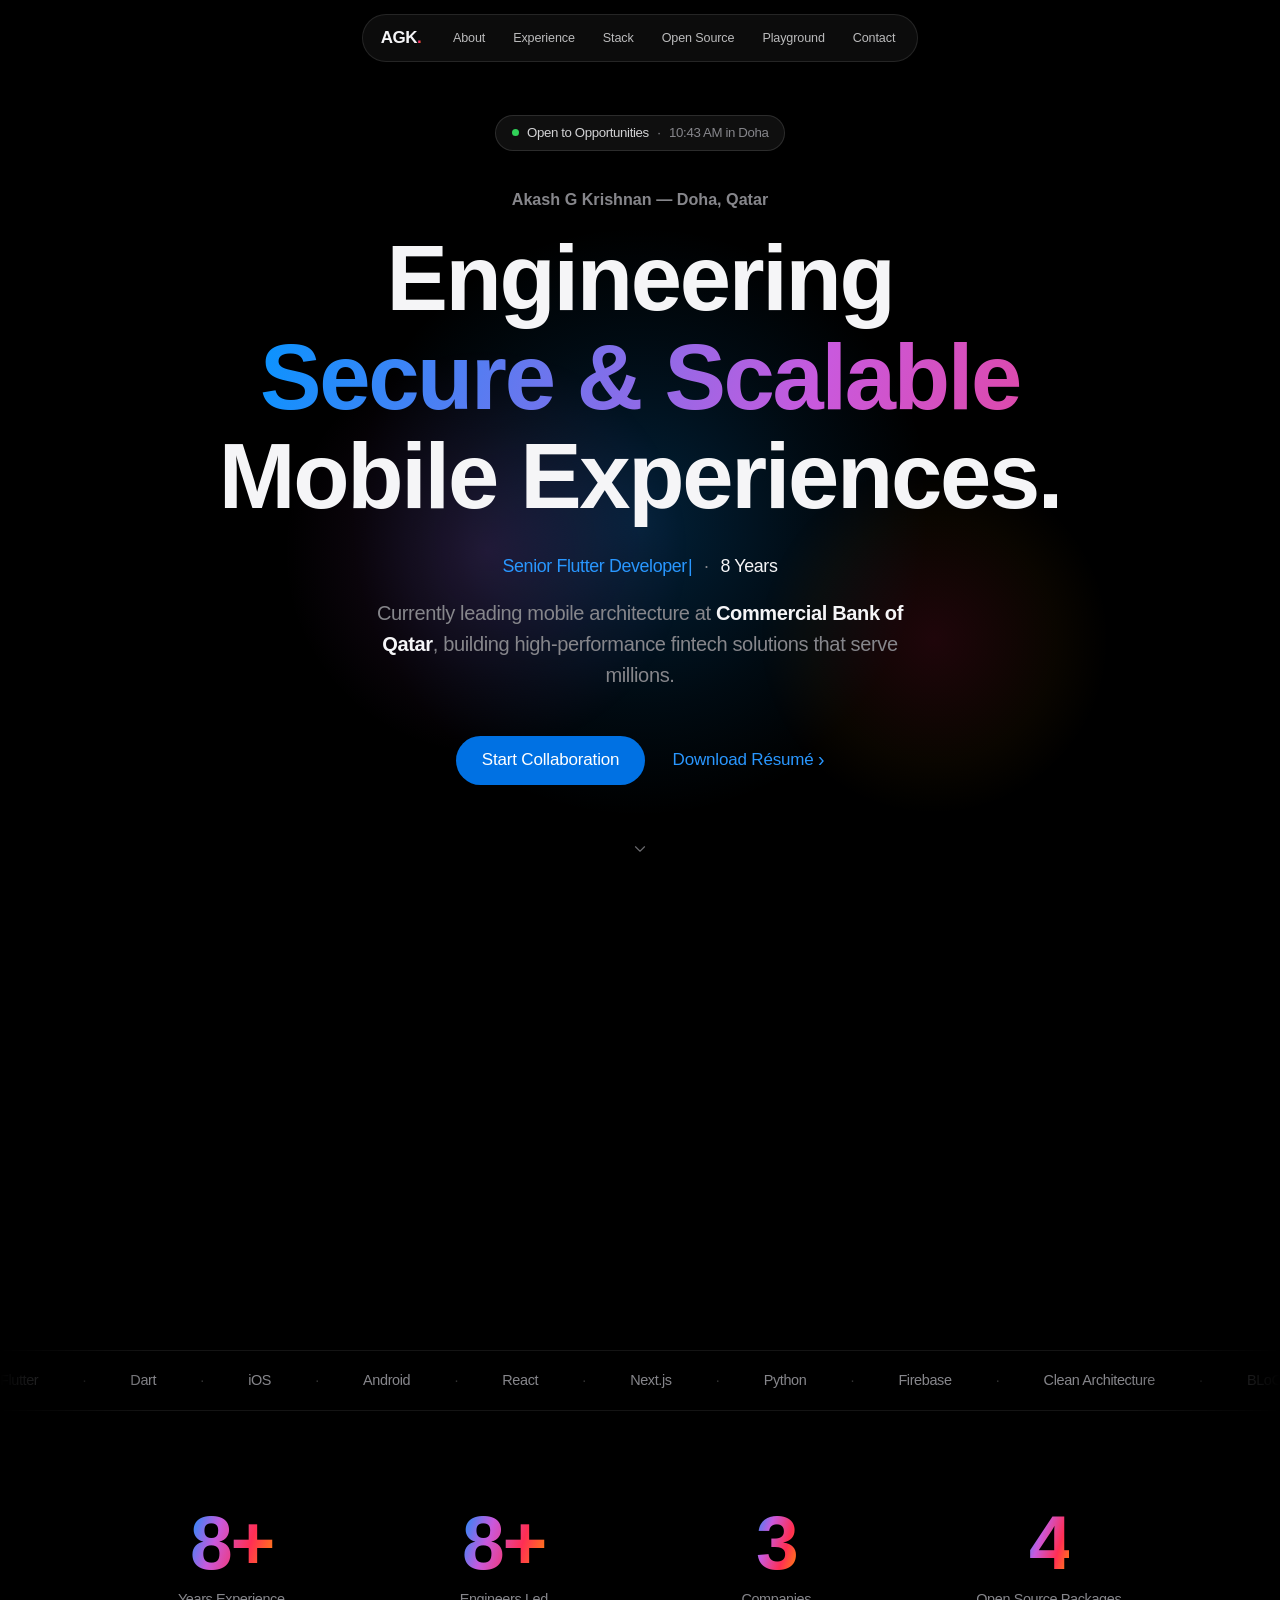
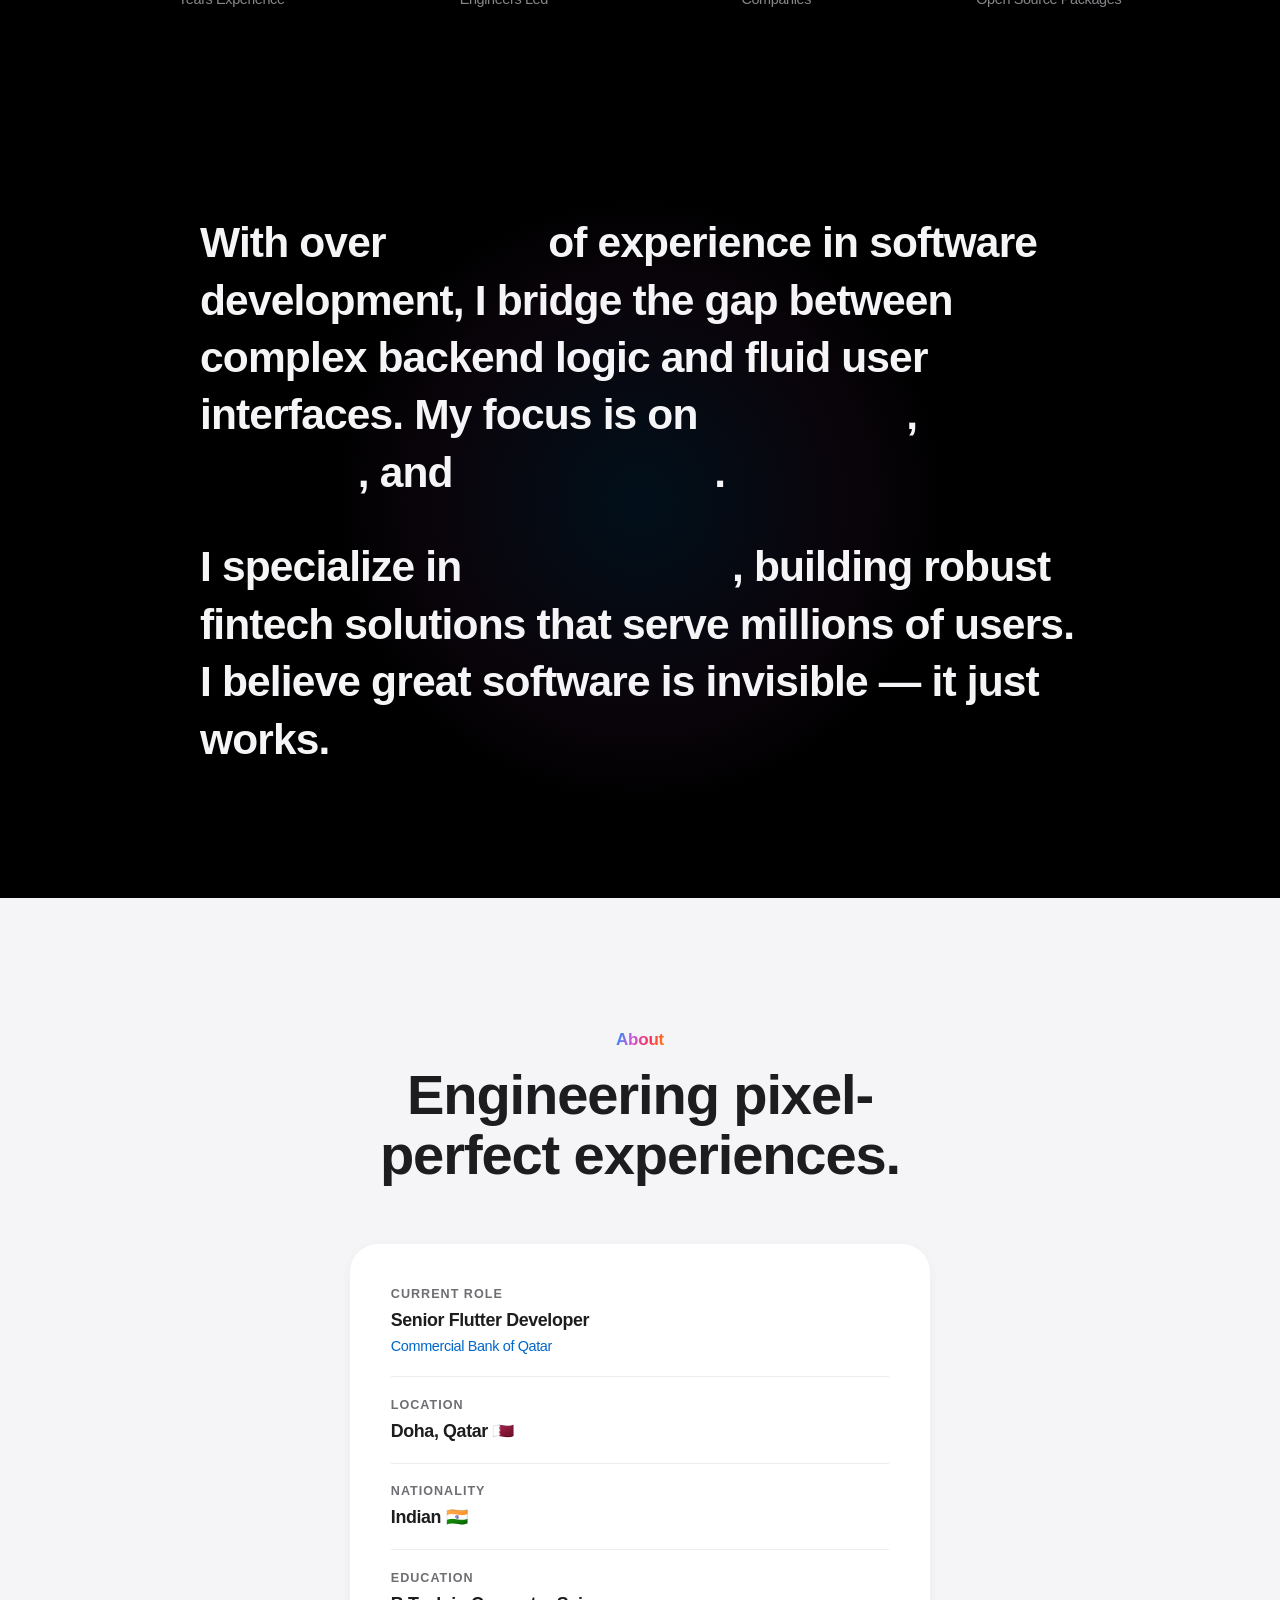
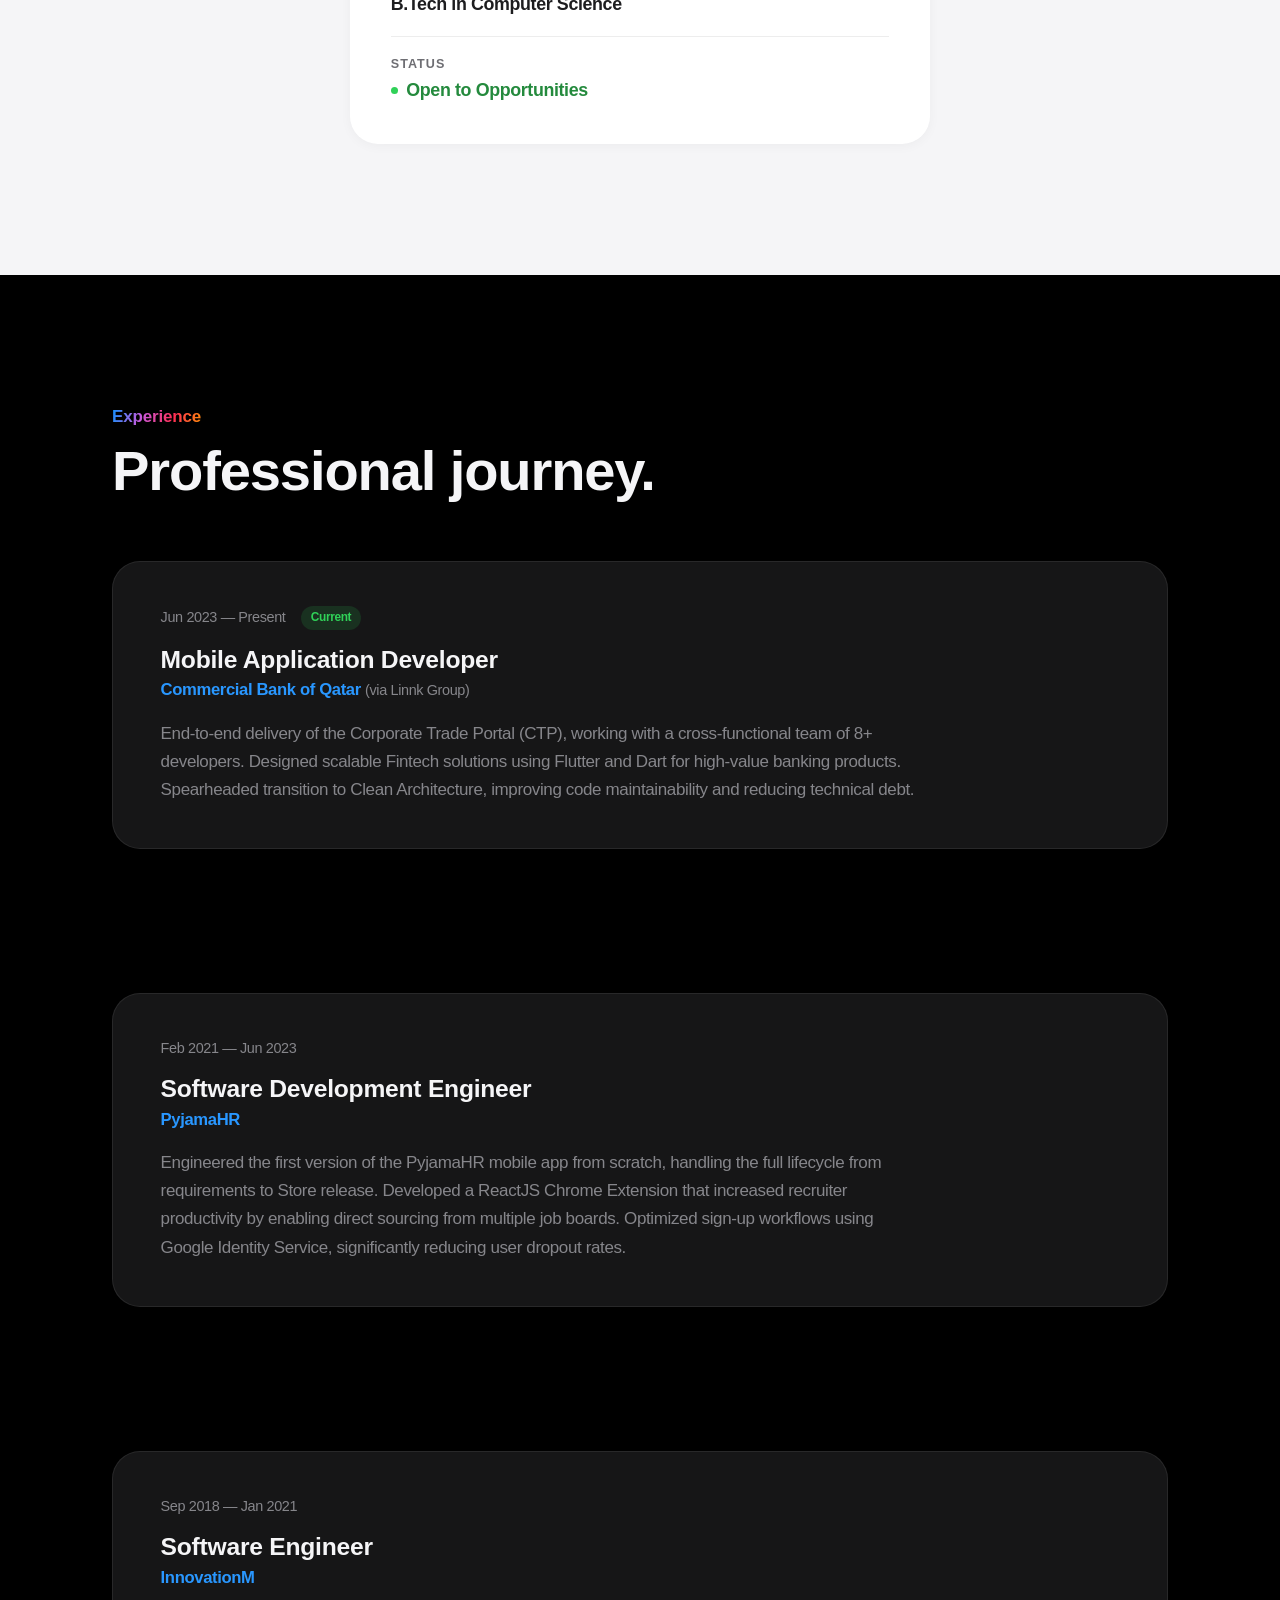
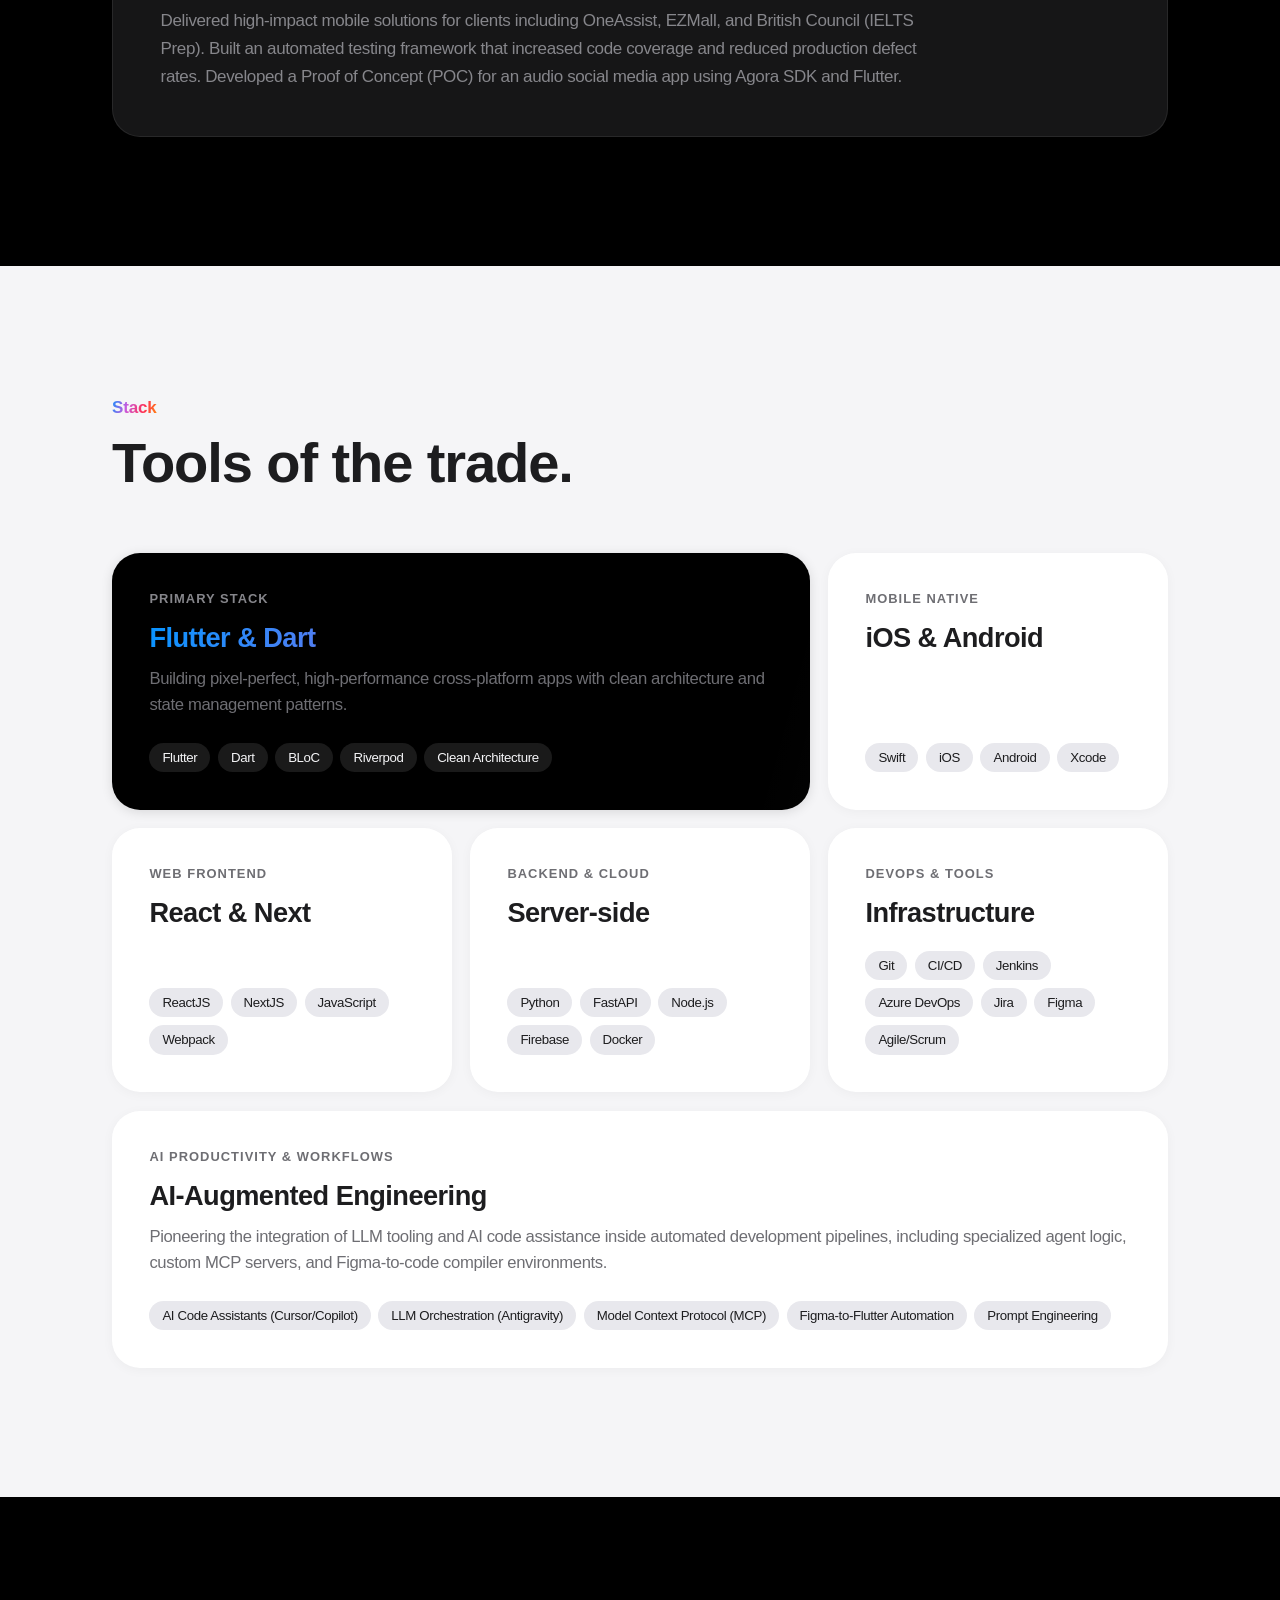
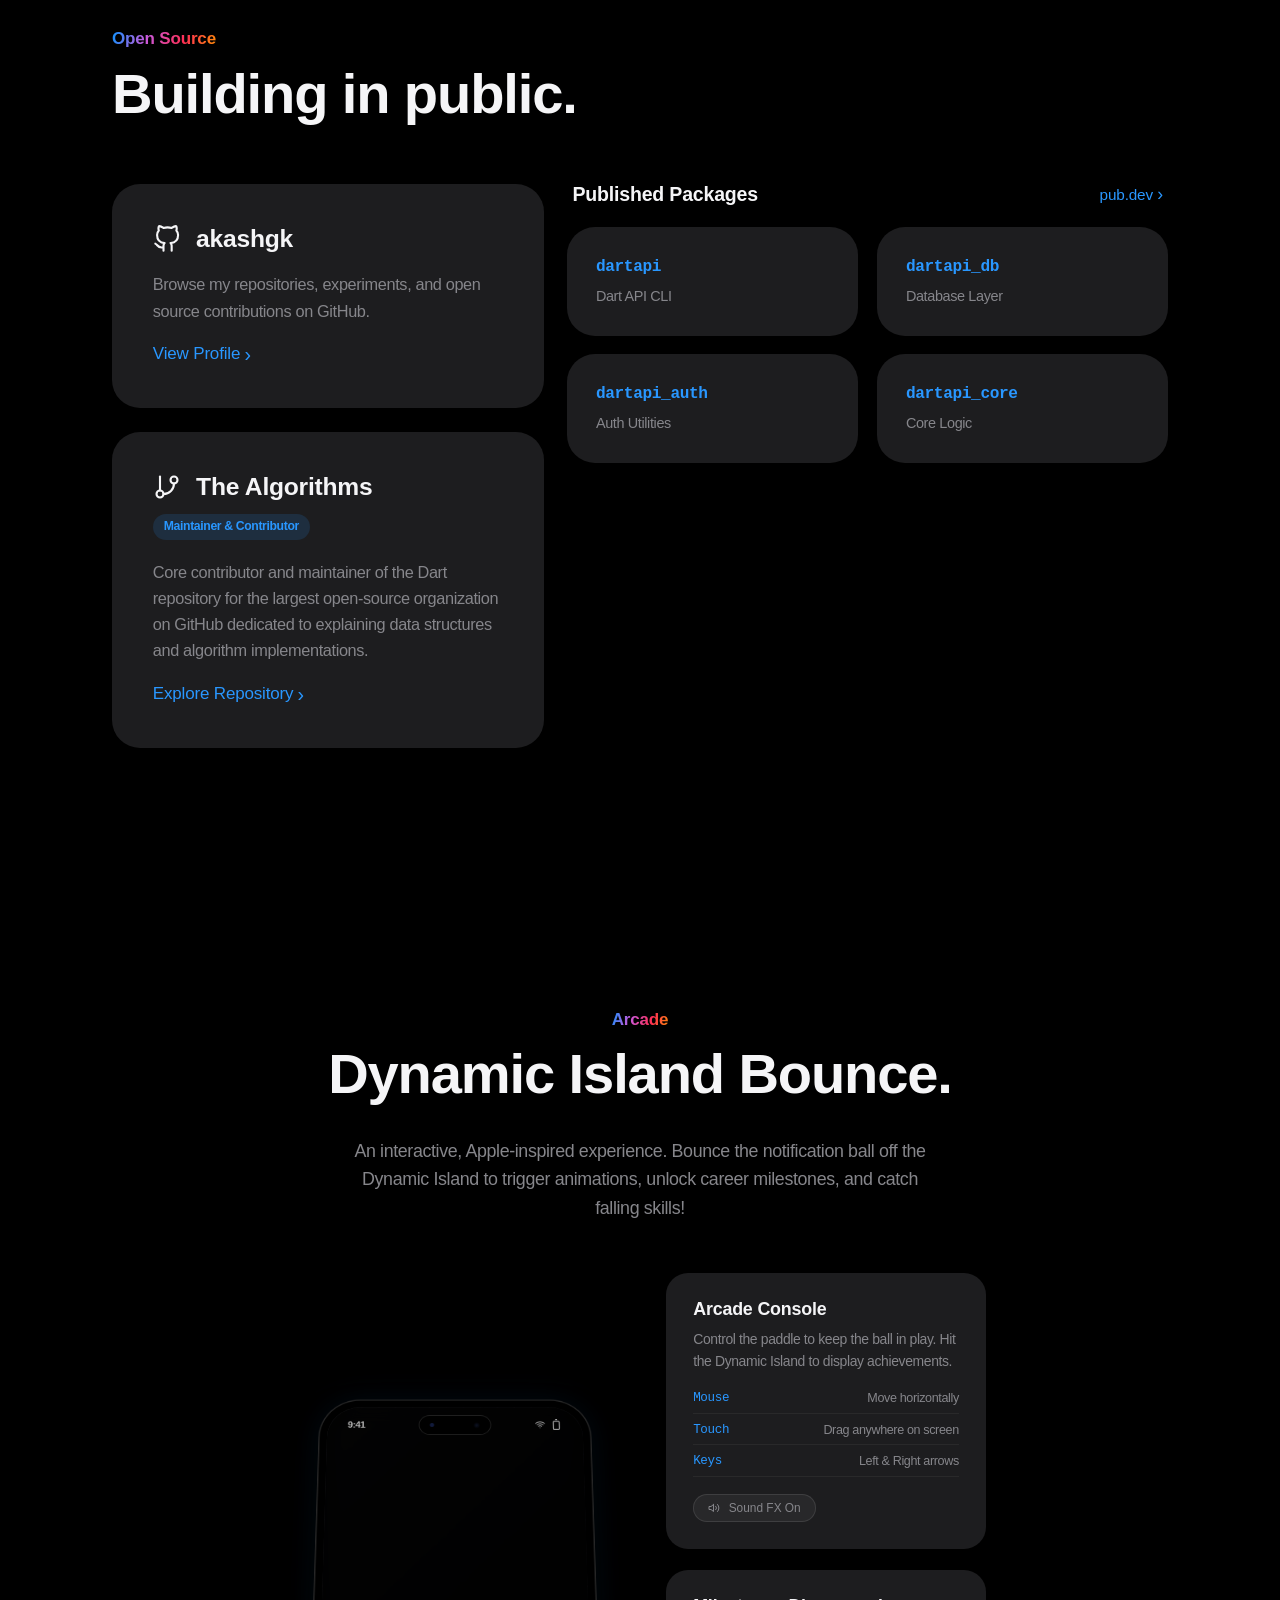
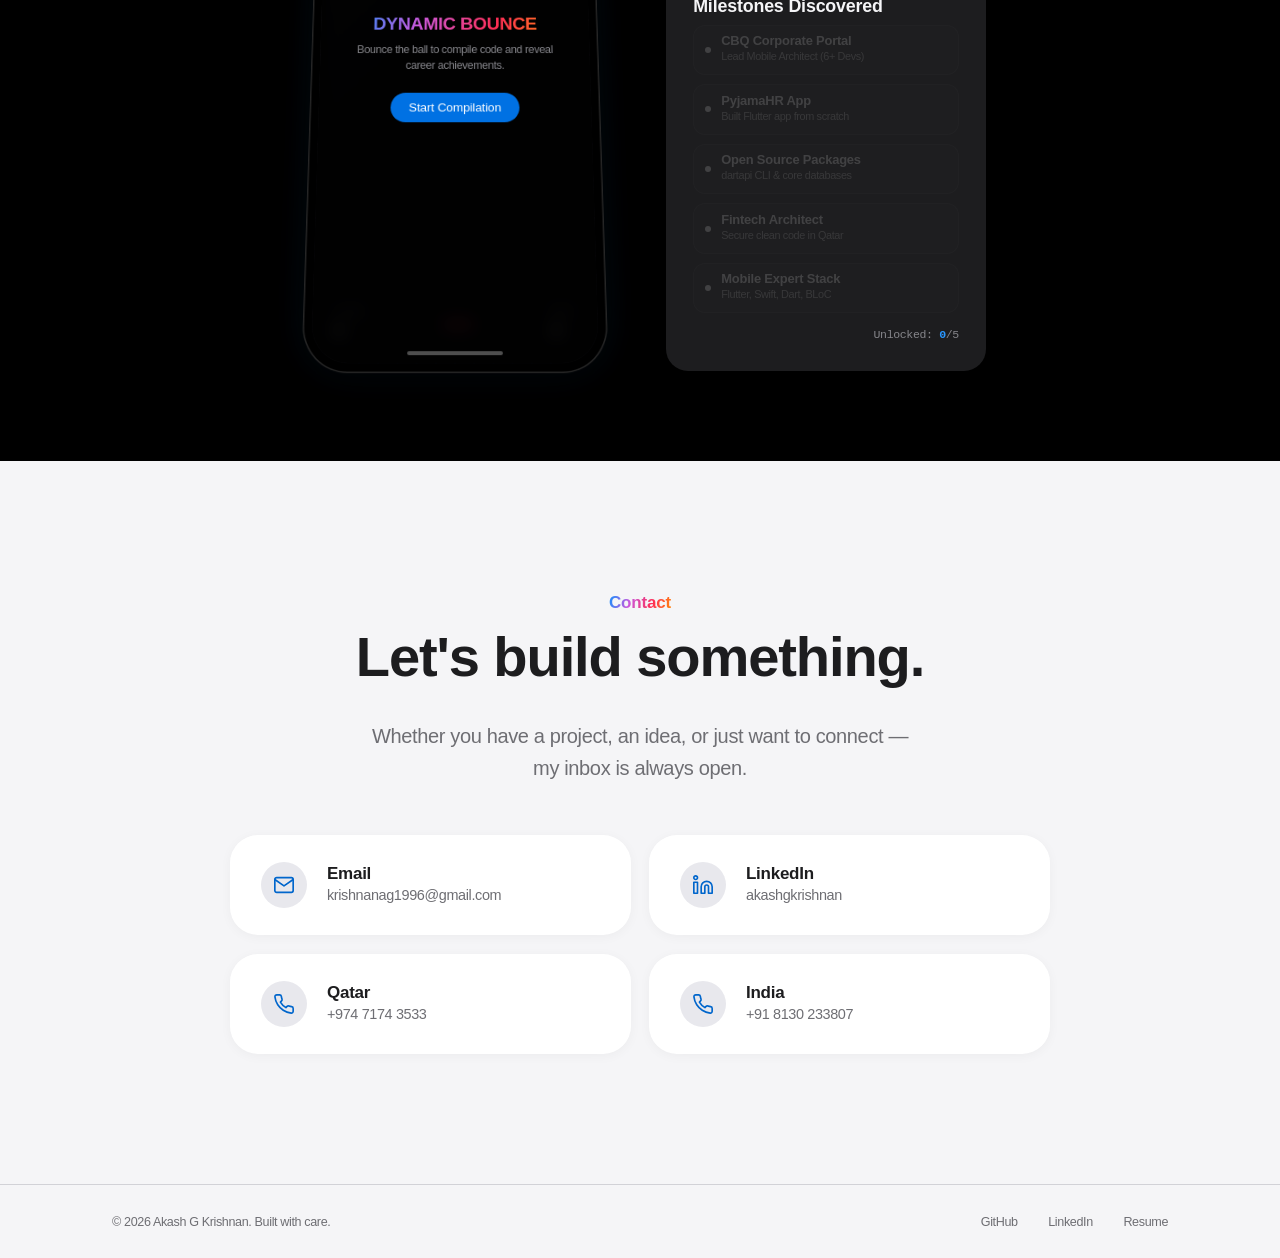
==== commit adf28ed2: "Eliminate dead black scroll zones; keep the page alive end to end Mobile screenshots showed long str" ====
--- a/index.html
+++ b/index.html
@@ -63,11 +63,22 @@
         <a href="#playground" class="nav-link">Playground</a>
         <a href="#contact" class="nav-link">Contact</a>
       </div>
-      <button class="mobile-toggle" aria-label="Menu" aria-expanded="false">
+      <button class="mobile-toggle" aria-label="Menu" aria-expanded="false" aria-controls="mobile-drawer">
         <svg class="icon icon-menu" width="20" height="20" viewBox="0 0 24 24" fill="none" stroke="currentColor" stroke-width="1.5" stroke-linecap="round" stroke-linejoin="round" aria-hidden="true"><line x1="3" y1="9" x2="21" y2="9"/><line x1="3" y1="15" x2="21" y2="15"/></svg>
         <svg class="icon icon-close" width="20" height="20" viewBox="0 0 24 24" fill="none" stroke="currentColor" stroke-width="1.5" stroke-linecap="round" stroke-linejoin="round" aria-hidden="true"><line x1="18" y1="6" x2="6" y2="18"/><line x1="6" y1="6" x2="18" y2="18"/></svg>
       </button>
     </nav>
+
+    <!-- Mobile drawer — sibling of the navbar so position:fixed
+         always means the viewport, never the pill -->
+    <div class="mobile-drawer" id="mobile-drawer">
+      <a href="#about" class="drawer-link">About</a>
+      <a href="#experience" class="drawer-link">Experience</a>
+      <a href="#skills" class="drawer-link">Stack</a>
+      <a href="#opensource" class="drawer-link">Open Source</a>
+      <a href="#playground" class="drawer-link">Playground</a>
+      <a href="#contact" class="drawer-link">Contact</a>
+    </div>
 
     <!-- Hero — pinned scrollytelling stage -->
     <div class="hero-stage" id="hero-stage">
@@ -433,7 +444,7 @@
               <a
                 href="https://pub.dev/packages/dartapi"
                 target="_blank"
-                class="pkg-card card"
+                class="pkg-card card reveal"
               >
                 <span class="pkg-name">dartapi</span>
                 <span class="pkg-desc">Dart API CLI</span>
@@ -441,7 +452,7 @@
               <a
                 href="https://pub.dev/packages/dartapi_db"
                 target="_blank"
-                class="pkg-card card"
+                class="pkg-card card reveal" style="transition-delay: 60ms"
               >
                 <span class="pkg-name">dartapi_db</span>
                 <span class="pkg-desc">Database Layer</span>
@@ -449,7 +460,7 @@
               <a
                 href="https://pub.dev/packages/dartapi_auth"
                 target="_blank"
-                class="pkg-card card"
+                class="pkg-card card reveal" style="transition-delay: 120ms"
               >
                 <span class="pkg-name">dartapi_auth</span>
                 <span class="pkg-desc">Auth Utilities</span>
@@ -457,7 +468,7 @@
               <a
                 href="https://pub.dev/packages/dartapi_core"
                 target="_blank"
-                class="pkg-card card"
+                class="pkg-card card reveal" style="transition-delay: 180ms"
               >
                 <span class="pkg-name">dartapi_core</span>
                 <span class="pkg-desc">Core Logic</span>
@@ -642,7 +653,7 @@
             my inbox is always open.
           </p>
           <div class="contact-links reveal" style="transition-delay: 100ms">
-            <a href="mailto:krishnanag1996@gmail.com" class="contact-link card">
+            <a href="mailto:krishnanag1996@gmail.com" class="contact-link card reveal">
               <span class="contact-link-icon">
                 <svg class="icon" width="22" height="22" viewBox="0 0 24 24" fill="none" stroke="currentColor" stroke-width="1.8" stroke-linecap="round" stroke-linejoin="round" aria-hidden="true"><path d="M4 4h16c1.1 0 2 .9 2 2v12c0 1.1-.9 2-2 2H4c-1.1 0-2-.9-2-2V6c0-1.1.9-2 2-2z"/><polyline points="22,6 12,13 2,6"/></svg>
               </span>
@@ -654,7 +665,7 @@
             <a
               href="https://www.linkedin.com/in/akashgkrishnan"
               target="_blank"
-              class="contact-link card"
+              class="contact-link card reveal" style="transition-delay: 70ms"
             >
               <span class="contact-link-icon">
                 <svg class="icon" width="22" height="22" viewBox="0 0 24 24" fill="none" stroke="currentColor" stroke-width="1.8" stroke-linecap="round" stroke-linejoin="round" aria-hidden="true"><path d="M16 8a6 6 0 0 1 6 6v7h-4v-7a2 2 0 0 0-2-2 2 2 0 0 0-2 2v7h-4v-7a6 6 0 0 1 6-6z"/><rect x="2" y="9" width="4" height="12"/><circle cx="4" cy="4" r="2"/></svg>
@@ -664,7 +675,7 @@
                 <span>akashgkrishnan</span>
               </span>
             </a>
-            <a href="tel:+97471743533" class="contact-link card">
+            <a href="tel:+97471743533" class="contact-link card reveal" style="transition-delay: 140ms">
               <span class="contact-link-icon">
                 <svg class="icon" width="22" height="22" viewBox="0 0 24 24" fill="none" stroke="currentColor" stroke-width="1.8" stroke-linecap="round" stroke-linejoin="round" aria-hidden="true"><path d="M22 16.92v3a2 2 0 0 1-2.18 2 19.79 19.79 0 0 1-8.63-3.07 19.5 19.5 0 0 1-6-6 19.79 19.79 0 0 1-3.07-8.67A2 2 0 0 1 4.11 2h3a2 2 0 0 1 2 1.72 12.84 12.84 0 0 0 .7 2.81 2 2 0 0 1-.45 2.11L8.09 9.91a16 16 0 0 0 6 6l1.27-1.27a2 2 0 0 1 2.11-.45 12.84 12.84 0 0 0 2.81.7A2 2 0 0 1 22 16.92z"/></svg>
               </span>
@@ -673,7 +684,7 @@
                 <span>+974 7174 3533</span>
               </span>
             </a>
-            <a href="tel:+918130233807" class="contact-link card">
+            <a href="tel:+918130233807" class="contact-link card reveal" style="transition-delay: 210ms">
               <span class="contact-link-icon">
                 <svg class="icon" width="22" height="22" viewBox="0 0 24 24" fill="none" stroke="currentColor" stroke-width="1.8" stroke-linecap="round" stroke-linejoin="round" aria-hidden="true"><path d="M22 16.92v3a2 2 0 0 1-2.18 2 19.79 19.79 0 0 1-8.63-3.07 19.5 19.5 0 0 1-6-6 19.79 19.79 0 0 1-3.07-8.67A2 2 0 0 1 4.11 2h3a2 2 0 0 1 2 1.72 12.84 12.84 0 0 0 .7 2.81 2 2 0 0 1-.45 2.11L8.09 9.91a16 16 0 0 0 6 6l1.27-1.27a2 2 0 0 1 2.11-.45 12.84 12.84 0 0 0 2.81.7A2 2 0 0 1 22 16.92z"/></svg>
               </span>
--- a/styles.css
+++ b/styles.css
@@ -225,41 +225,53 @@
 .mobile-toggle.open .icon-menu { display: none; }
 .mobile-toggle.open .icon-close { display: block; }
 
+/* ── Mobile drawer (separate fixed layer, never clipped by the pill) ── */
+.mobile-drawer {
+  position: fixed;
+  inset: 0;
+  z-index: 990;
+  background: rgba(0, 0, 0, 0.94);
+  -webkit-backdrop-filter: blur(20px);
+  backdrop-filter: blur(20px);
+  display: none;
+  flex-direction: column;
+  justify-content: center;
+  align-items: flex-start;
+  padding: 0 2.5rem;
+  gap: 1.7rem;
+  opacity: 0;
+  pointer-events: none;
+  transition: opacity 0.4s var(--ease-soft);
+}
+.drawer-link {
+  font-family: var(--font-display);
+  font-size: 1.9rem;
+  font-weight: 600;
+  letter-spacing: -0.02em;
+  color: var(--text-on-dark);
+  transform: translateY(16px);
+  opacity: 0;
+  transition: transform 0.55s var(--ease-out), opacity 0.55s var(--ease-out);
+}
+.drawer-link:active { color: var(--blue); }
+.mobile-drawer.open {
+  opacity: 1;
+  pointer-events: auto;
+}
+.mobile-drawer.open .drawer-link { transform: translateY(0); opacity: 1; }
+.mobile-drawer.open .drawer-link:nth-of-type(1) { transition-delay: 0.06s; }
+.mobile-drawer.open .drawer-link:nth-of-type(2) { transition-delay: 0.1s; }
+.mobile-drawer.open .drawer-link:nth-of-type(3) { transition-delay: 0.14s; }
+.mobile-drawer.open .drawer-link:nth-of-type(4) { transition-delay: 0.18s; }
+.mobile-drawer.open .drawer-link:nth-of-type(5) { transition-delay: 0.22s; }
+.mobile-drawer.open .drawer-link:nth-of-type(6) { transition-delay: 0.26s; }
+body.drawer-locked { overflow: hidden; }
+
 @media (max-width: 768px) {
-  .nav-links {
-    position: fixed;
-    inset: 0;
-    background: rgba(0, 0, 0, 0.92);
-    -webkit-backdrop-filter: blur(20px);
-    backdrop-filter: blur(20px);
-    flex-direction: column;
-    justify-content: center;
-    align-items: flex-start;
-    padding: 0 2.5rem;
-    gap: 1.6rem;
-    opacity: 0;
-    pointer-events: none;
-    transition: opacity 0.4s var(--ease-soft);
-  }
-  .nav-links.active { opacity: 1; pointer-events: auto; }
-  .nav-indicator { display: none; }
-  .nav-link {
-    font-size: 1.7rem;
-    font-weight: 600;
-    letter-spacing: -0.02em;
-    padding: 0;
-    transform: translateY(14px);
-    opacity: 0;
-    transition: transform 0.55s var(--ease-out), opacity 0.55s var(--ease-out);
-  }
-  .nav-links.active .nav-link { transform: translateY(0); opacity: 1; }
-  .nav-links.active .nav-link:nth-of-type(1) { transition-delay: 0.06s; }
-  .nav-links.active .nav-link:nth-of-type(2) { transition-delay: 0.1s; }
-  .nav-links.active .nav-link:nth-of-type(3) { transition-delay: 0.14s; }
-  .nav-links.active .nav-link:nth-of-type(4) { transition-delay: 0.18s; }
-  .nav-links.active .nav-link:nth-of-type(5) { transition-delay: 0.22s; }
-  .nav-links.active .nav-link:nth-of-type(6) { transition-delay: 0.26s; }
+  .navbar { gap: 0.8rem; padding: 7px 9px 7px 16px; }
+  .nav-links { display: none; }
   .mobile-toggle { display: block; }
+  .mobile-drawer { display: flex; }
 }
 
 /* ── Buttons & links — Apple pill + chevron link ── */
@@ -340,10 +352,13 @@
 
 /* ── Hero — pinned scrollytelling stage ──
    .hero-stage is tall; .hero pins for the extra height while
-   --hp (0→1, set from JS) scrubs a layered parallax dissolve. */
+   --hp (0→1, set from JS) scrubs a layered parallax dissolve.
+   Tuned so the slowest layer (h1) finishes dissolving right as the
+   pin releases — no dead black scroll. */
 .hero-stage {
   --hp: 0;
-  height: 185vh;
+  height: 150vh;
+  height: 150svh;
 }
 .hero {
   position: sticky;
@@ -358,43 +373,44 @@
   overflow: hidden;
 }
 /* Scroll-driven layers — applied only after entry reveal settles.
-   .hero-stage prefix keeps these above .reveal.visible in the cascade. */
+   .hero-stage prefix keeps these above .reveal.visible in the cascade.
+   The glow never fully dies, so the pin always has depth. */
 .hero-stage .hero-glow.settled {
-  transform: scale(calc(1 + var(--hp) * 0.3));
-  opacity: calc(1 - var(--hp) * 1.3);
+  transform: scale(calc(1 + var(--hp) * 0.25));
+  opacity: calc(1 - var(--hp) * 0.75);
   transition: none;
 }
 .hero-stage .hero-badge.settled {
-  transform: translateY(calc(var(--hp) * -150px));
-  opacity: calc(1 - var(--hp) * 2.6);
+  transform: translateY(calc(var(--hp) * -120px));
+  opacity: calc(1 - var(--hp) * 1.9);
   transition: none;
 }
 .hero-stage .hero-eyebrow.settled {
-  transform: translateY(calc(var(--hp) * -120px));
-  opacity: calc(1 - var(--hp) * 2.3);
+  transform: translateY(calc(var(--hp) * -100px));
+  opacity: calc(1 - var(--hp) * 1.7);
   transition: none;
 }
 .hero-stage .hero h1.settled {
-  transform: translateY(calc(var(--hp) * -90px)) scale(calc(1 - var(--hp) * 0.1));
+  transform: translateY(calc(var(--hp) * -130px)) scale(calc(1 - var(--hp) * 0.12));
+  opacity: calc(1.05 - var(--hp) * 1.1);
+  transition: none;
+}
+.hero-stage .hero-meta.settled {
+  transform: translateY(calc(var(--hp) * -80px));
   opacity: calc(1 - var(--hp) * 1.45);
   transition: none;
 }
-.hero-stage .hero-meta.settled {
-  transform: translateY(calc(var(--hp) * -65px));
-  opacity: calc(1 - var(--hp) * 1.9);
+.hero-stage .hero-desc.settled {
+  transform: translateY(calc(var(--hp) * -55px));
+  opacity: calc(1 - var(--hp) * 1.55);
   transition: none;
 }
-.hero-stage .hero-desc.settled {
-  transform: translateY(calc(var(--hp) * -45px));
-  opacity: calc(1 - var(--hp) * 2.1);
+.hero-stage .hero-cta.settled {
+  transform: translateY(calc(var(--hp) * -35px));
+  opacity: calc(1 - var(--hp) * 1.7);
   transition: none;
 }
-.hero-stage .hero-cta.settled {
-  transform: translateY(calc(var(--hp) * -28px));
-  opacity: calc(1 - var(--hp) * 2.4);
-  transition: none;
-}
-.hero-stage .scroll-cue { opacity: calc(1 - var(--hp) * 7); }
+.hero-stage .scroll-cue { opacity: calc(0.8 - var(--hp) * 4); }
 .hero-glow {
   position: absolute;
   inset: 0;
@@ -610,8 +626,23 @@
 
 /* ── Statement — words light up as you scroll (Apple product-page move) ── */
 .statement-section {
-  padding: 150px 0 170px;
-}
+  padding: 110px 0 130px;
+  overflow: hidden;
+}
+/* Ambient drifting glow so the dark canvas never reads as empty */
+.statement-section::before {
+  content: '';
+  position: absolute;
+  width: 70vw; height: 70vw;
+  min-width: 480px; min-height: 480px;
+  left: 50%; top: 50%;
+  margin: -35vw 0 0 -35vw;
+  border-radius: 50%;
+  background: radial-gradient(closest-side, rgba(8, 148, 255, 0.1), rgba(201, 89, 221, 0.05) 45%, transparent 70%);
+  animation: blobDrift2 18s ease-in-out infinite;
+  pointer-events: none;
+}
+.statement-section .container { position: relative; }
 .statement {
   font-family: var(--font-display);
   font-size: clamp(1.5rem, 3.6vw, 2.5rem);
@@ -747,6 +778,20 @@
   background: var(--card-dark);
   color: var(--text-on-dark);
 }
+/* Living shimmer that slowly sweeps the featured cell */
+.bento-featured::before {
+  content: '';
+  position: absolute;
+  inset: 0;
+  background: linear-gradient(105deg, transparent 35%, rgba(255, 255, 255, 0.05) 50%, transparent 65%);
+  background-size: 280% 100%;
+  animation: featuredSheen 5s ease-in-out infinite;
+  pointer-events: none;
+}
+@keyframes featuredSheen {
+  0%   { background-position: 120% 0; }
+  100% { background-position: -160% 0; }
+}
 .section-light .bento-featured {
   background: var(--black);
   box-shadow: 0 2px 12px rgba(0, 0, 0, 0.12);
@@ -975,12 +1020,16 @@
   section { padding: 96px 0; }
 }
 @media (max-width: 768px) {
-  section { padding: 80px 0; }
+  section { padding: 72px 0; }
+  .hero-stage { height: 132vh; height: 132svh; }
   .hero { text-align: left; padding-bottom: 96px; }
   .hero-meta, .hero-cta { justify-content: flex-start; }
   .hero-desc { margin-left: 0; }
   .section-header { margin-bottom: 2.4rem; }
   .scroll-cue { display: none; }
+  .stats-bar { padding: 3.5rem 0; }
+  .statement-section { padding: 80px 0 96px; }
+  .xp-card { margin-bottom: 12vh; }
 }
 @media (max-width: 420px) {
   h1 { font-size: 2.2rem; }
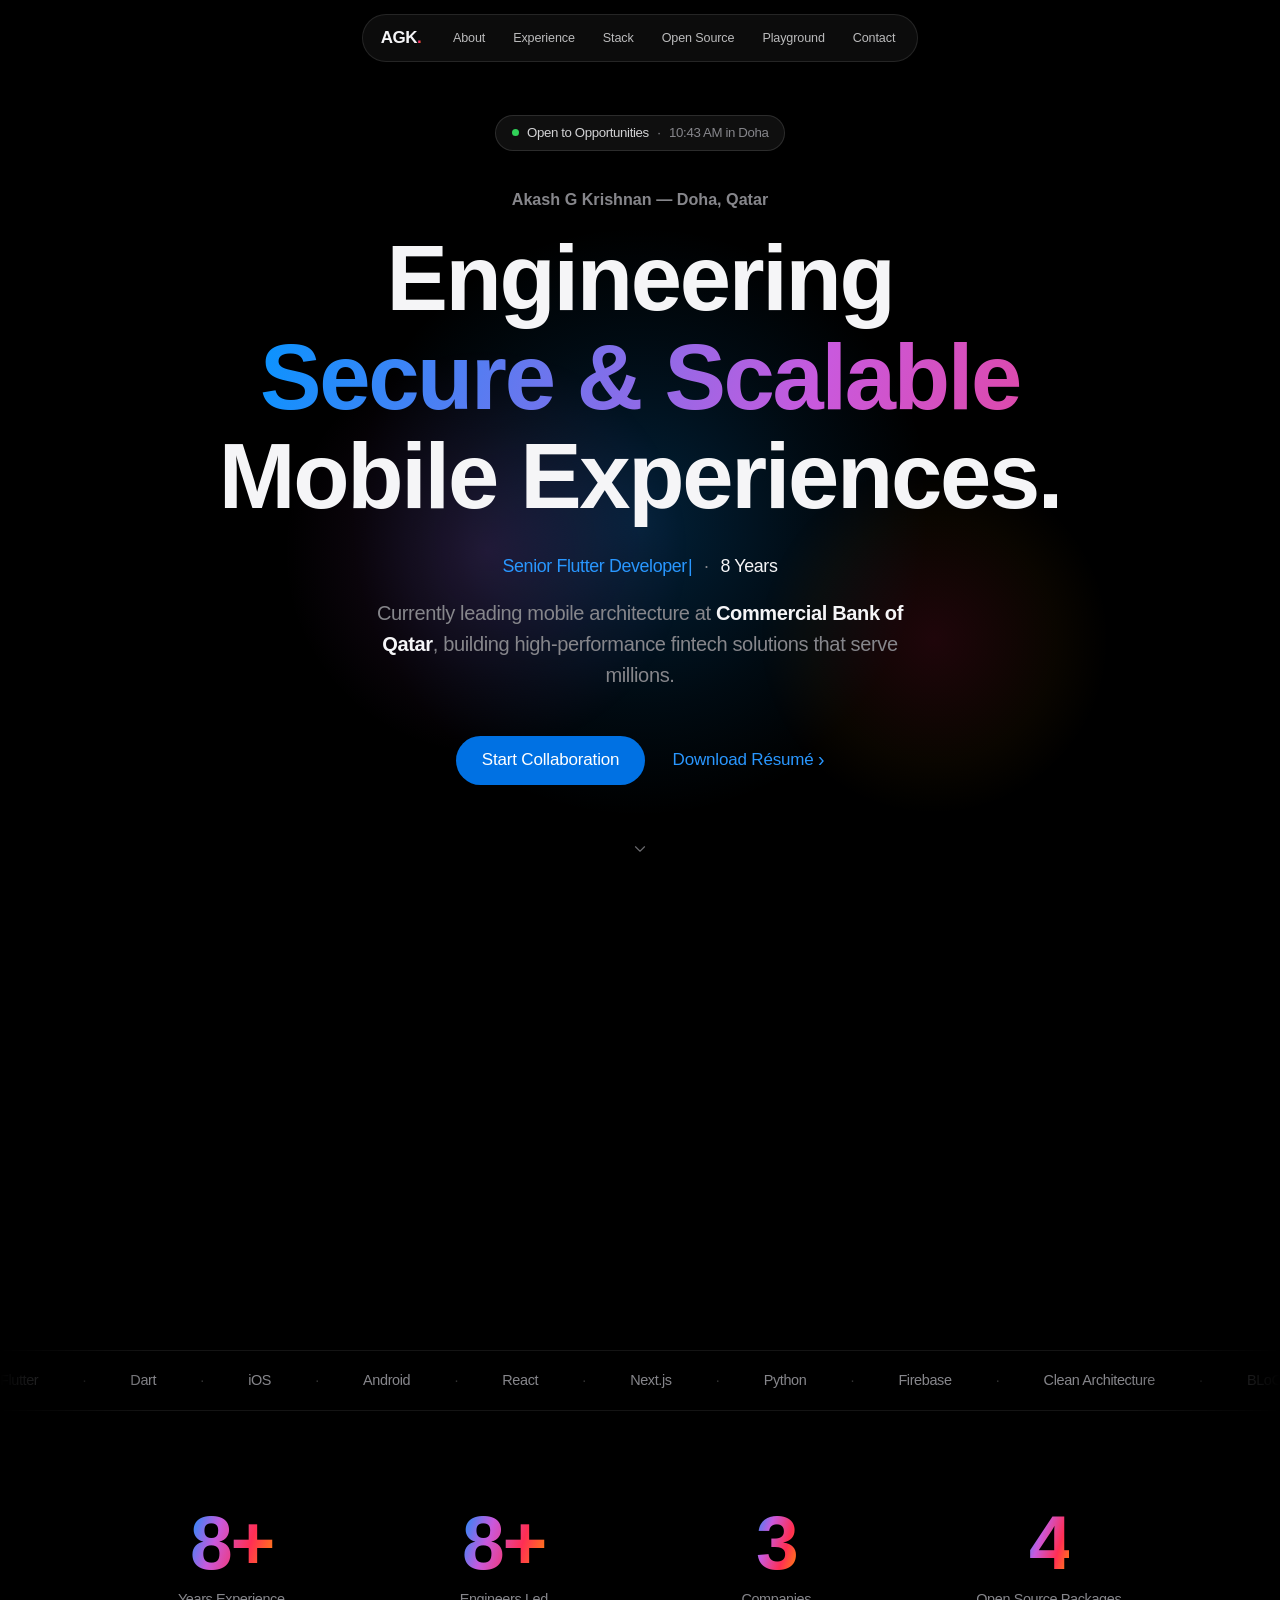
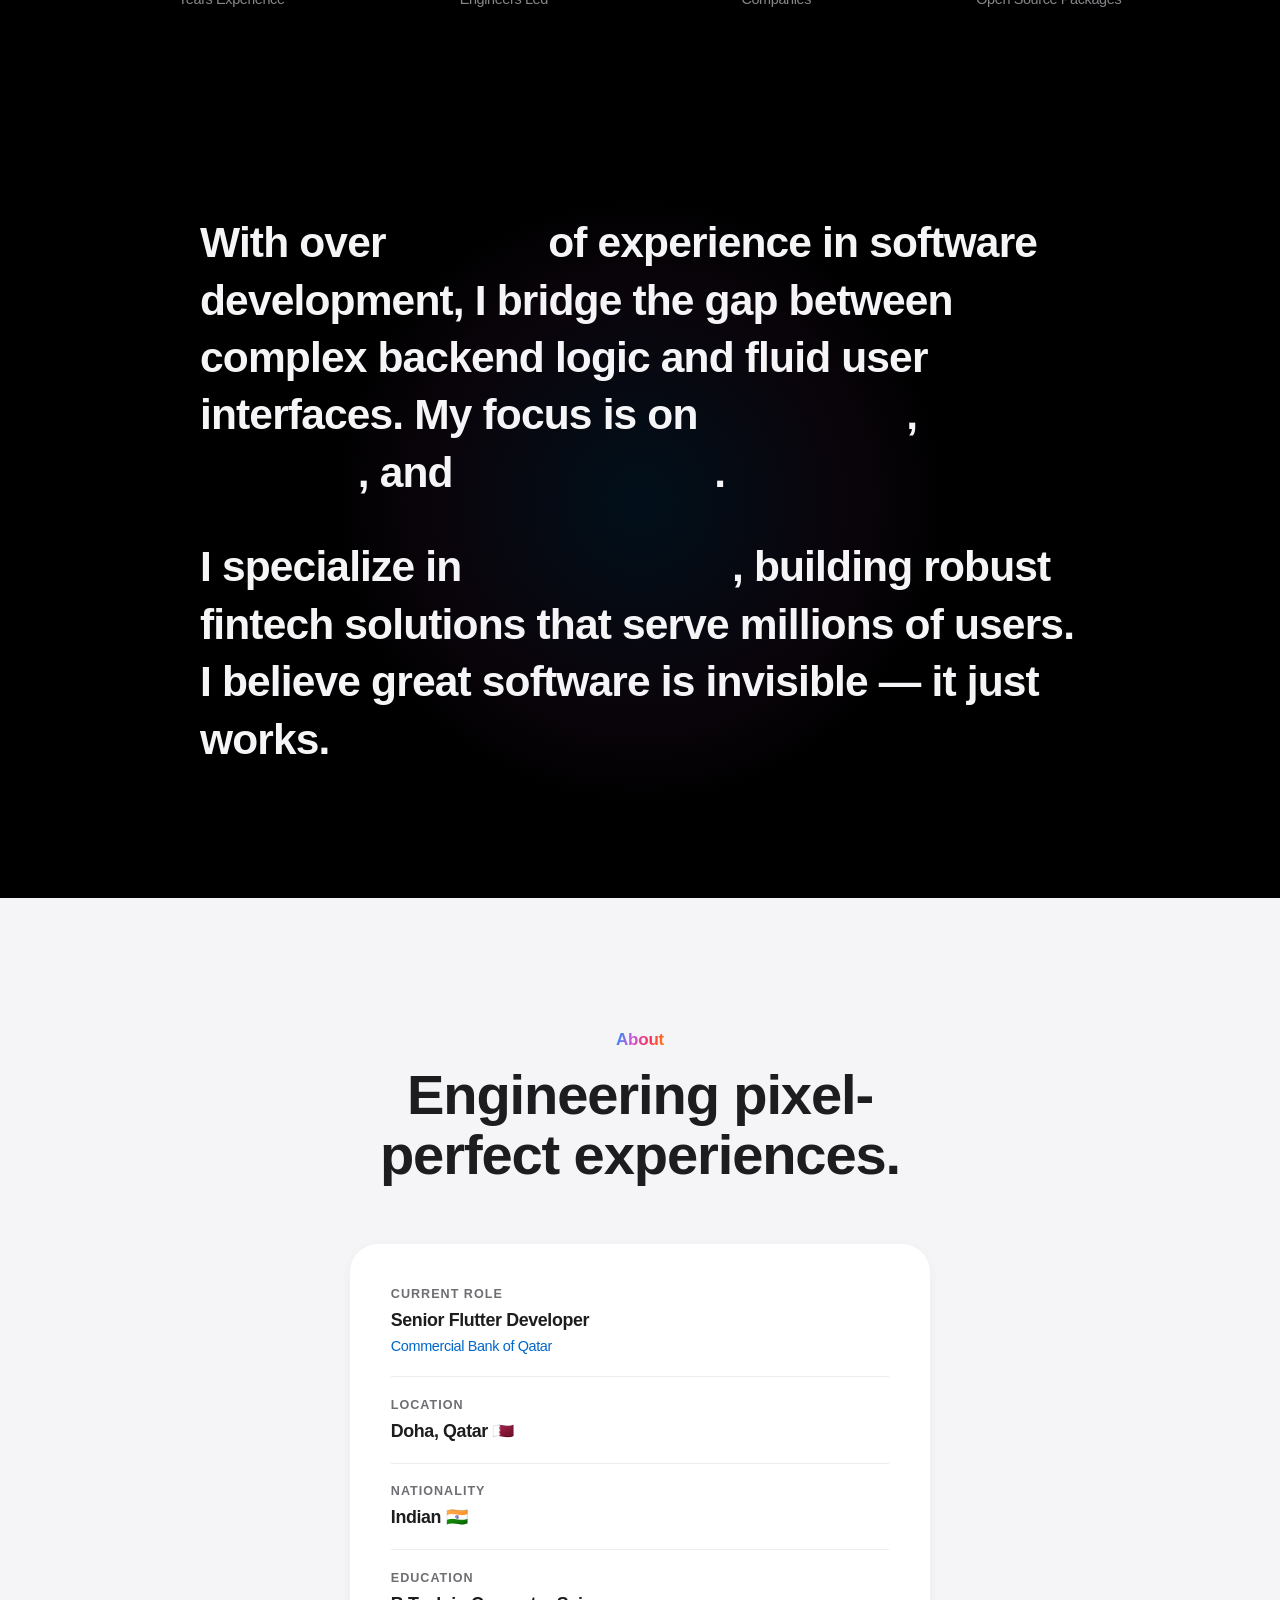
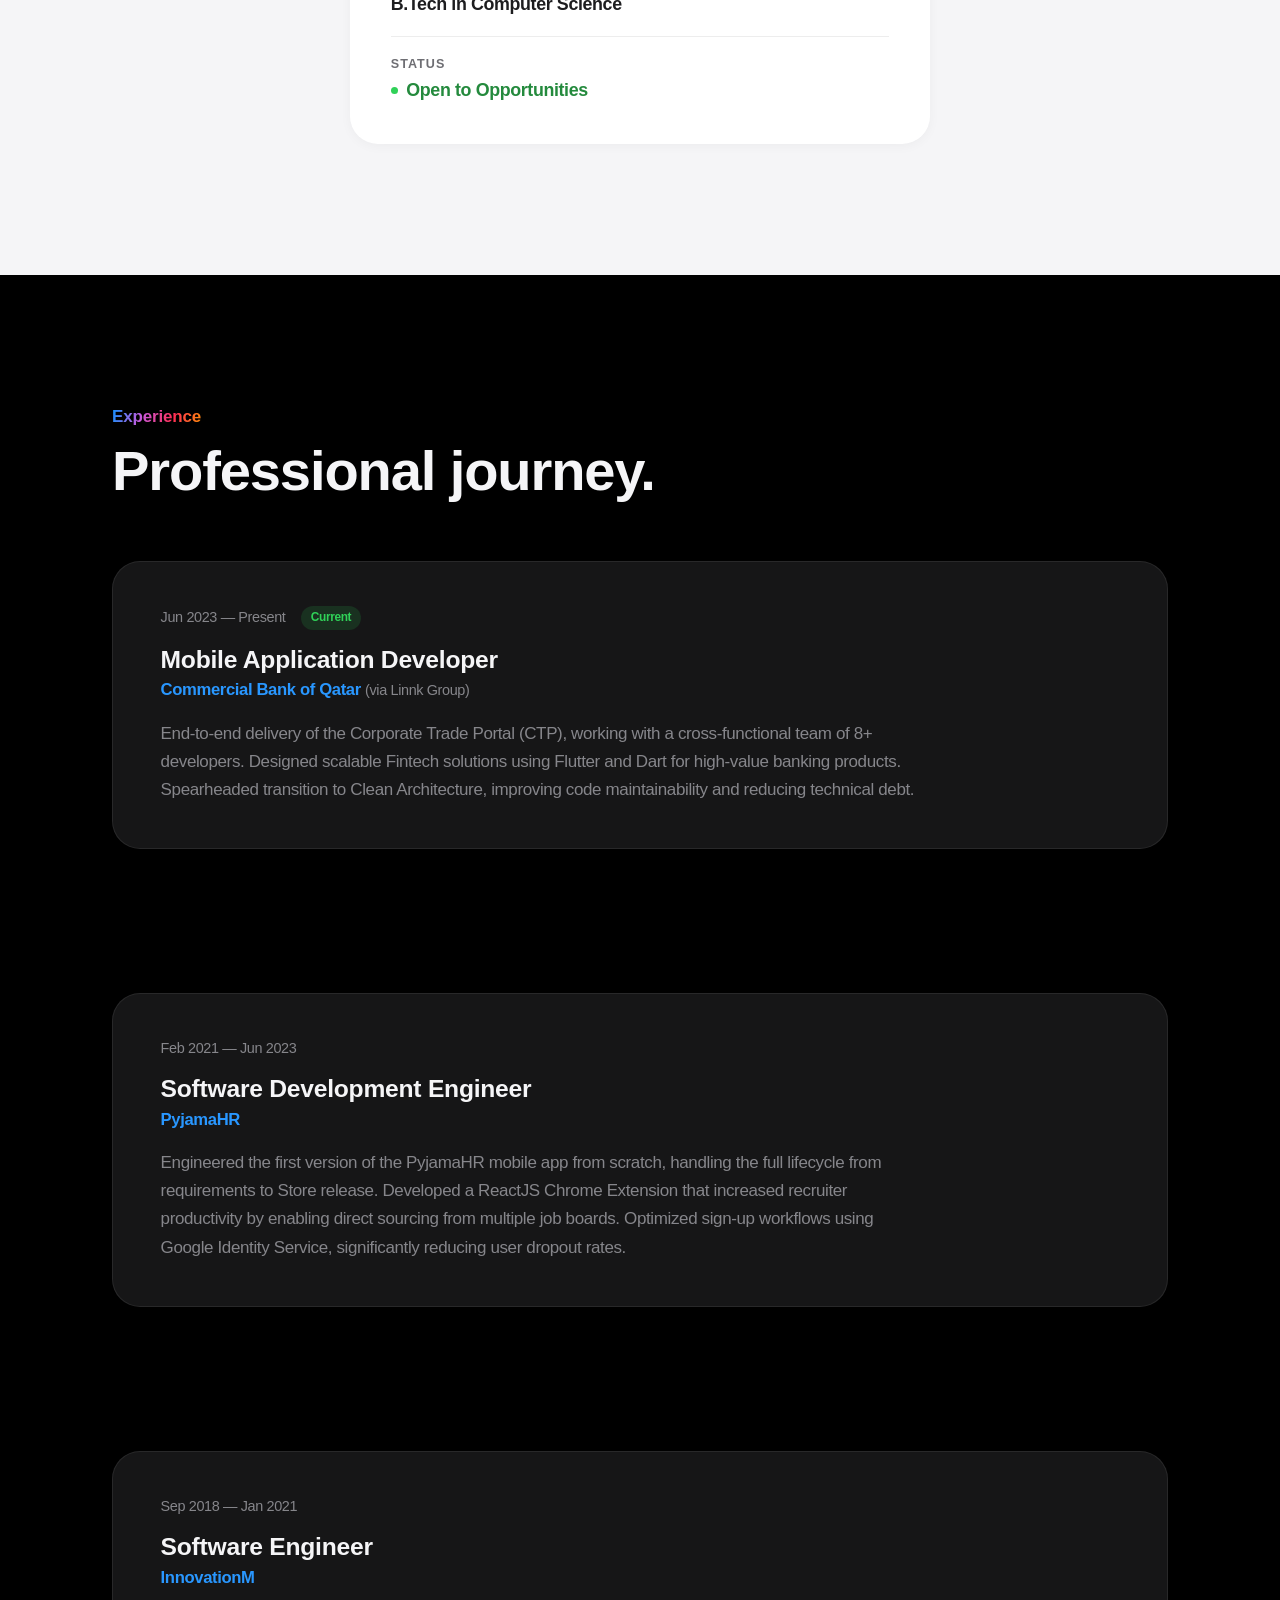
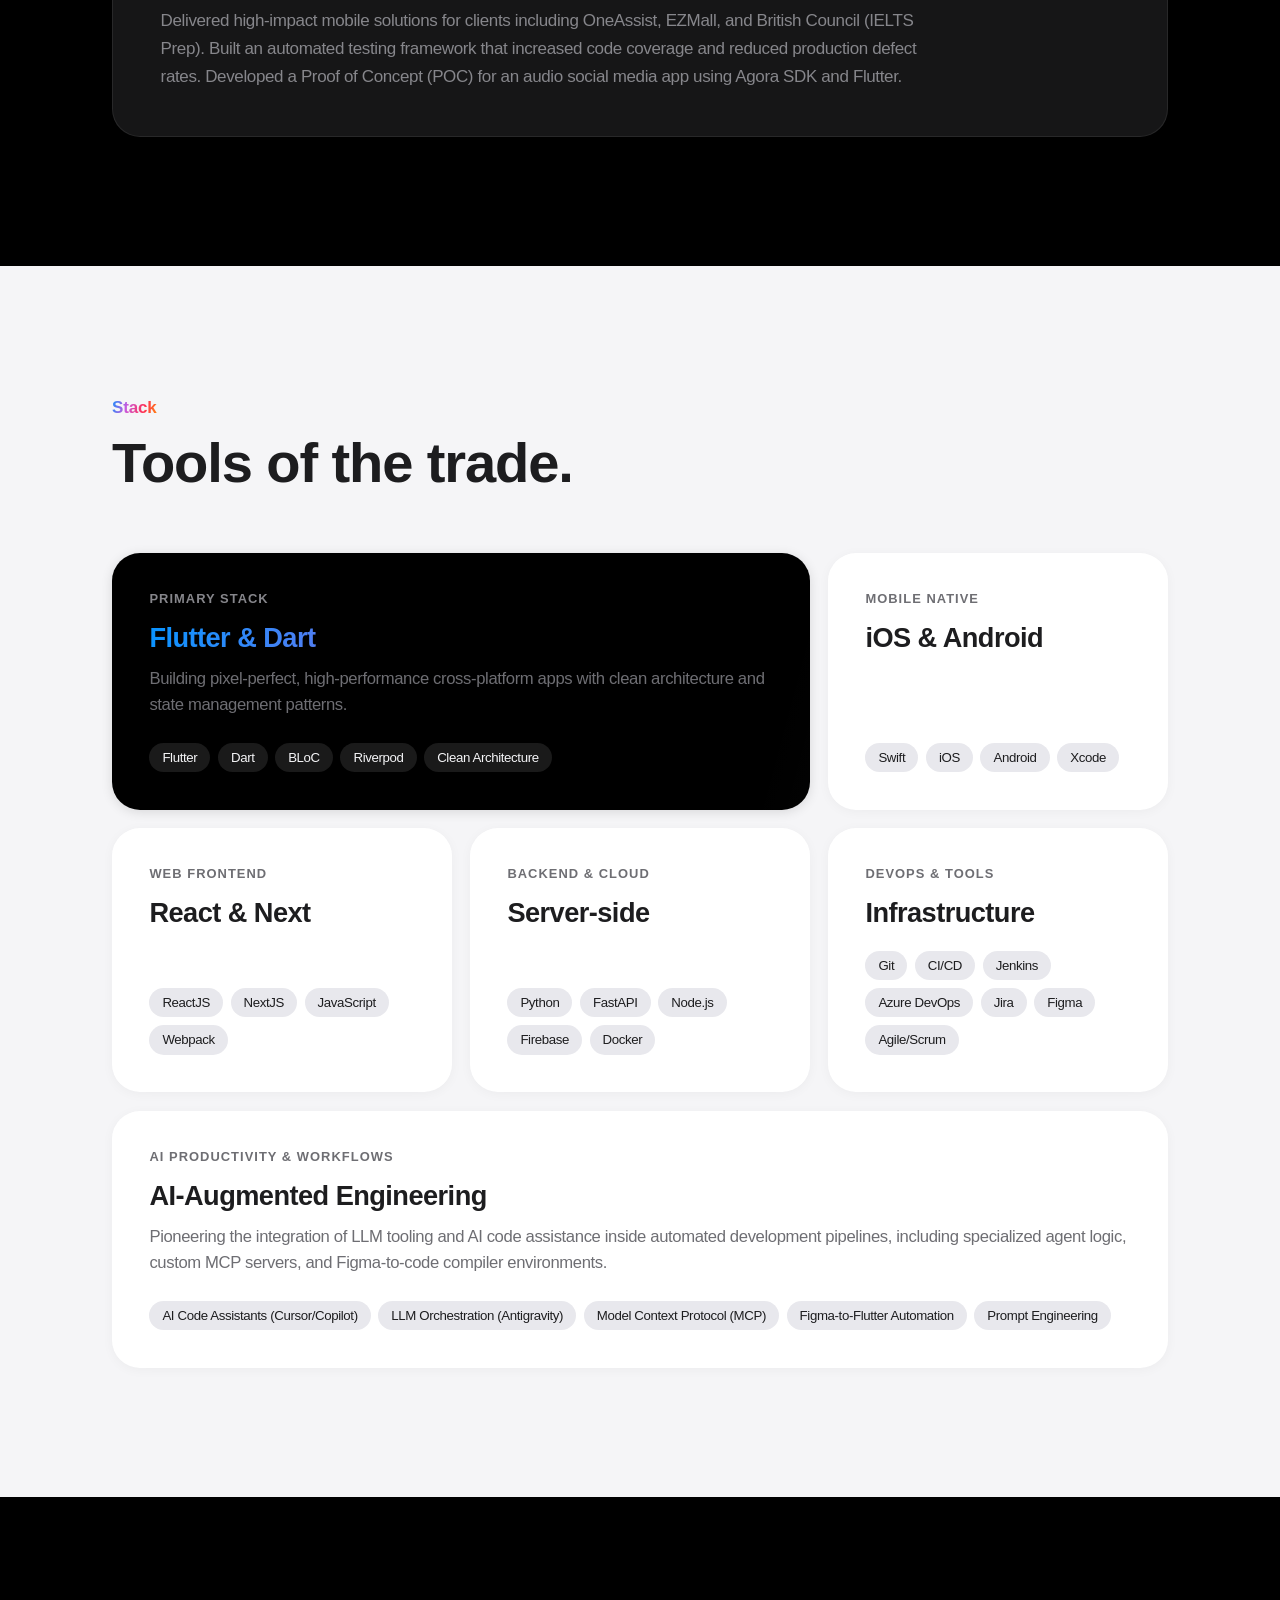
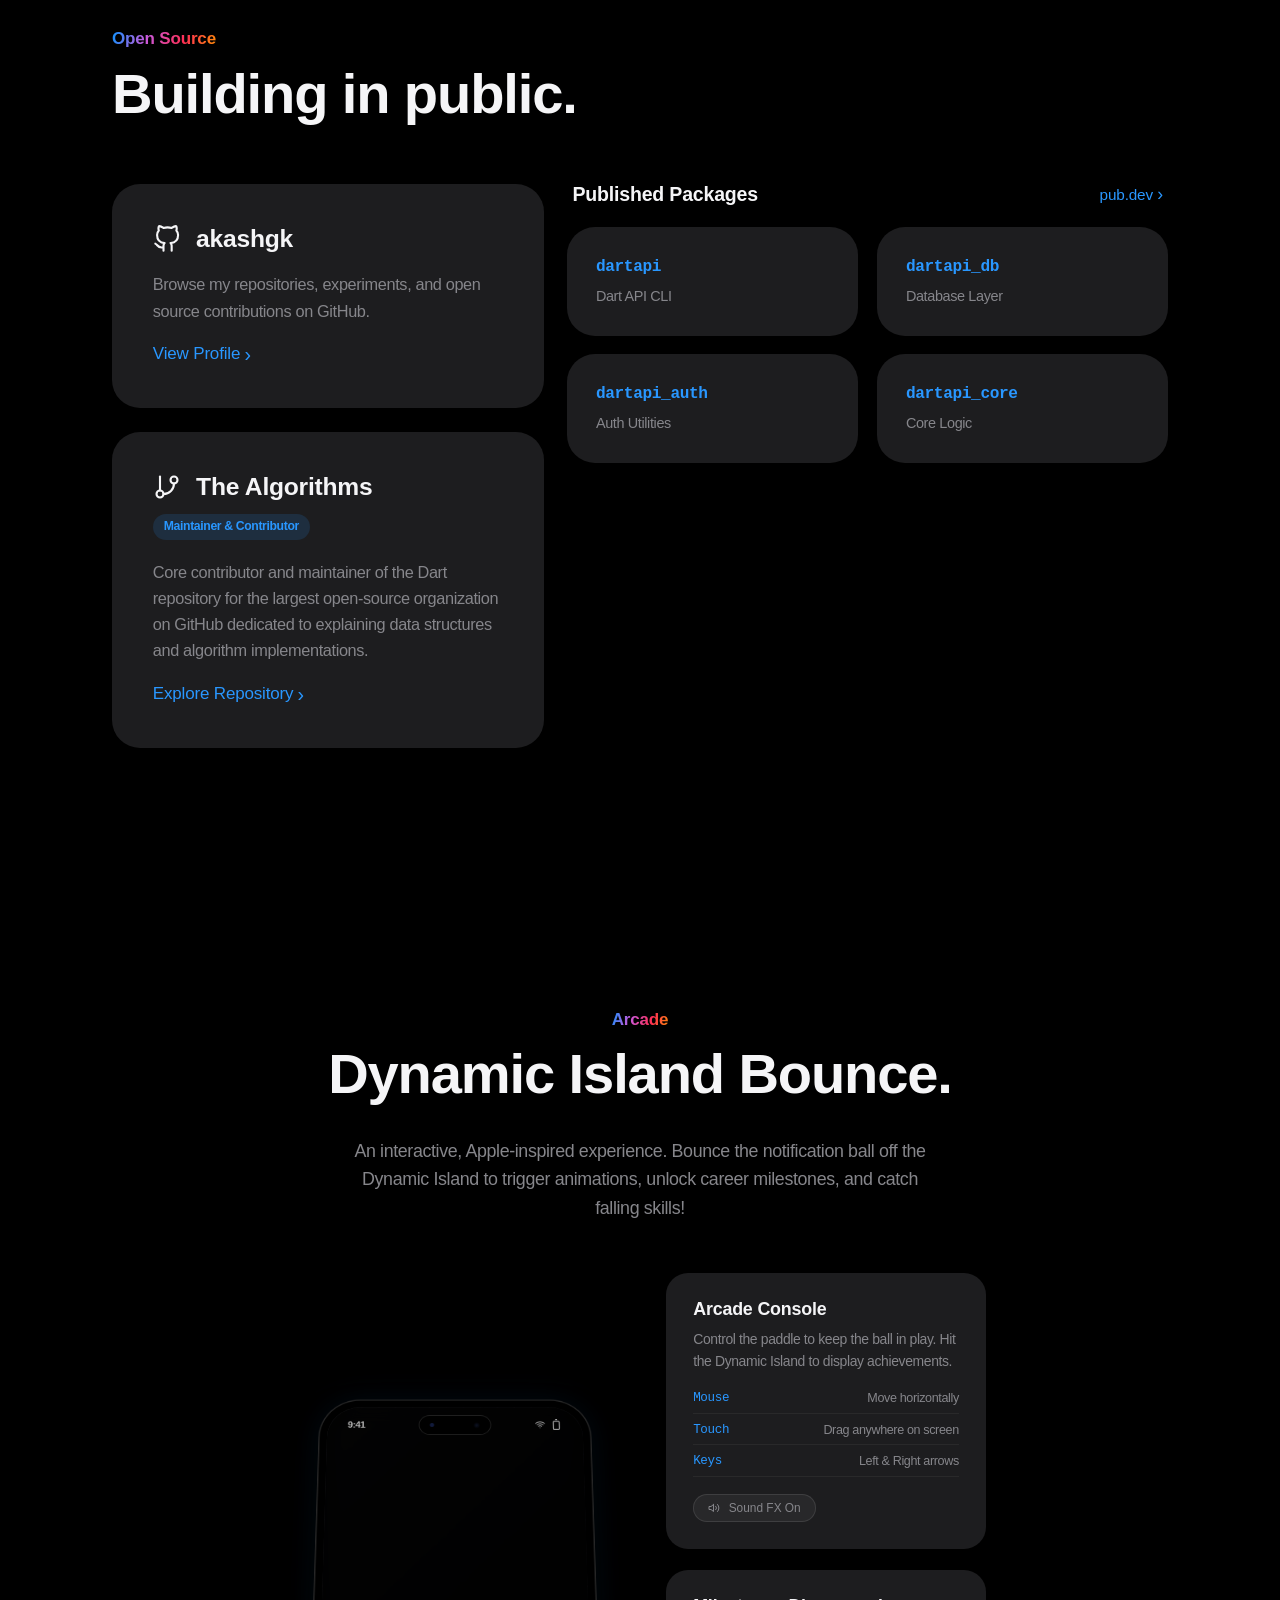
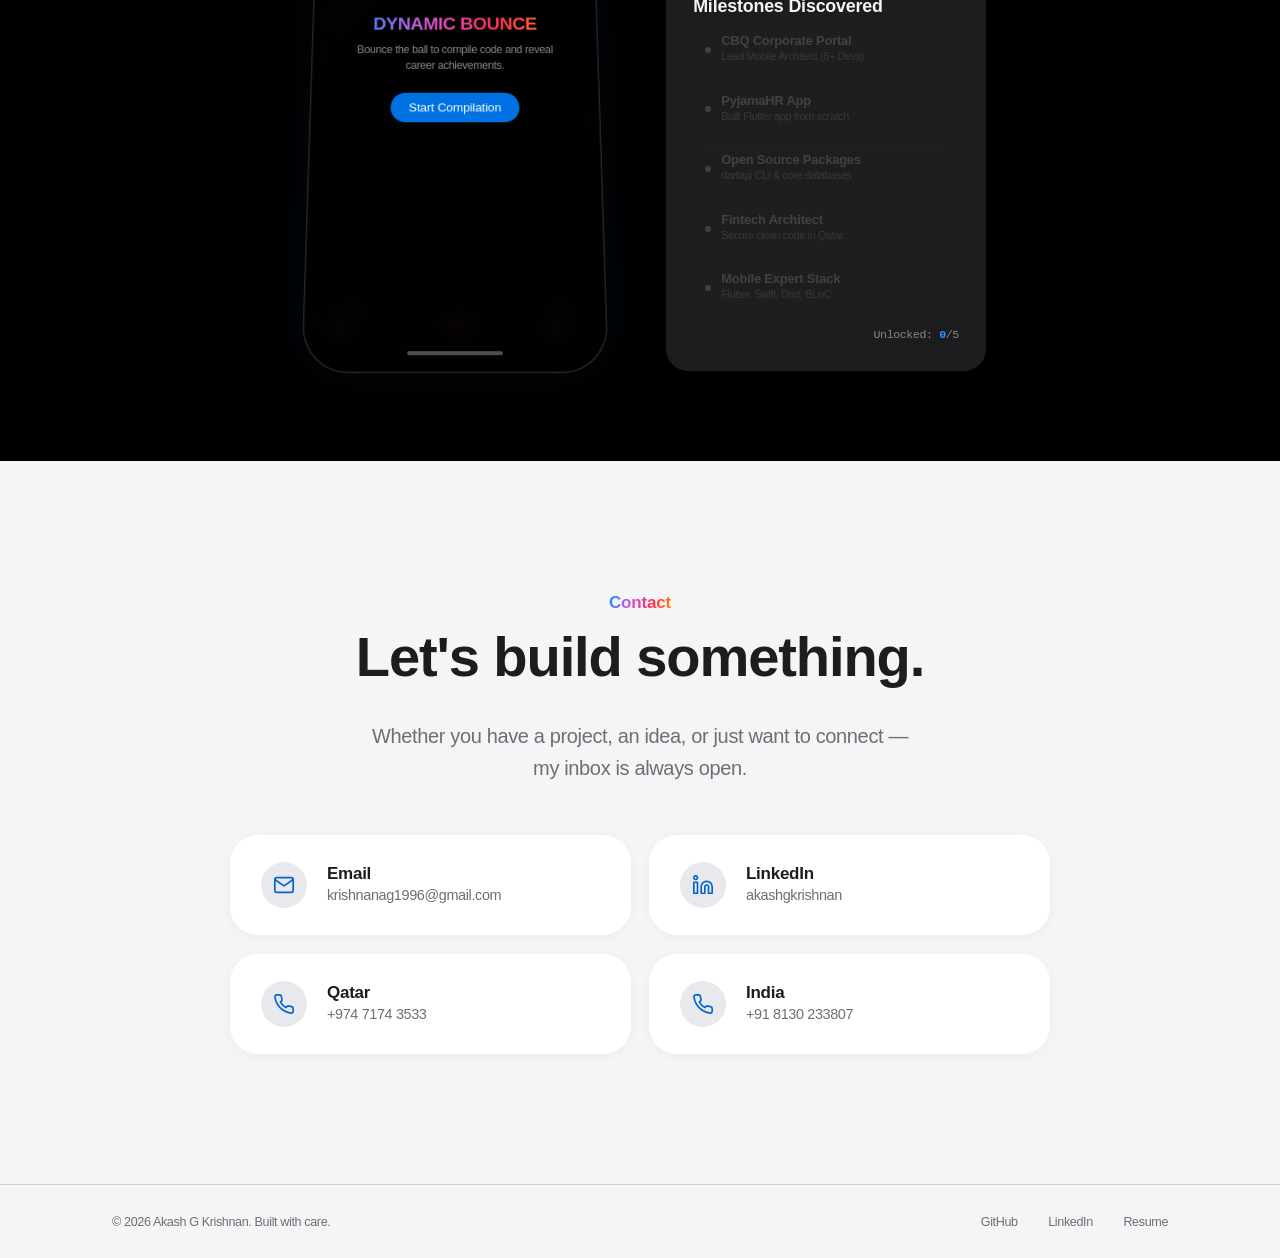
==== commit 6bcde5e1: "ads" ====
--- a/index.html
+++ b/index.html
@@ -10,6 +10,9 @@
     <title>Akash G Krishnan | Digital Architect</title>
 
     <meta property="og:type" content="profile" />
+    <meta name="google-adsense-account" content="ca-pub-8383761535214883" />
+    <script async src="https://pagead2.googlesyndication.com/pagead/js/adsbygoogle.js?client=ca-pub-8383761535214883"
+     crossorigin="anonymous"></script>
     <meta
       property="og:title"
       content="Akash G Krishnan | Senior Flutter Developer"
@@ -46,14 +49,20 @@
     <script src="script.js" defer></script>
     <noscript>
       <style>
-        .reveal { opacity: 1 !important; transform: none !important; filter: none !important; }
+        .reveal {
+          opacity: 1 !important;
+          transform: none !important;
+          filter: none !important;
+        }
       </style>
     </noscript>
   </head>
   <body>
     <!-- Floating glass pill navbar -->
     <nav class="navbar">
-      <a href="#" class="nav-logo" id="nav-logo">AGK<span class="nav-logo-dot">.</span></a>
+      <a href="#" class="nav-logo" id="nav-logo"
+        >AGK<span class="nav-logo-dot">.</span></a
+      >
       <div class="nav-links" id="nav-links">
         <span class="nav-indicator" aria-hidden="true"></span>
         <a href="#about" class="nav-link">About</a>
@@ -63,9 +72,42 @@
         <a href="#playground" class="nav-link">Playground</a>
         <a href="#contact" class="nav-link">Contact</a>
       </div>
-      <button class="mobile-toggle" aria-label="Menu" aria-expanded="false" aria-controls="mobile-drawer">
-        <svg class="icon icon-menu" width="20" height="20" viewBox="0 0 24 24" fill="none" stroke="currentColor" stroke-width="1.5" stroke-linecap="round" stroke-linejoin="round" aria-hidden="true"><line x1="3" y1="9" x2="21" y2="9"/><line x1="3" y1="15" x2="21" y2="15"/></svg>
-        <svg class="icon icon-close" width="20" height="20" viewBox="0 0 24 24" fill="none" stroke="currentColor" stroke-width="1.5" stroke-linecap="round" stroke-linejoin="round" aria-hidden="true"><line x1="18" y1="6" x2="6" y2="18"/><line x1="6" y1="6" x2="18" y2="18"/></svg>
+      <button
+        class="mobile-toggle"
+        aria-label="Menu"
+        aria-expanded="false"
+        aria-controls="mobile-drawer"
+      >
+        <svg
+          class="icon icon-menu"
+          width="20"
+          height="20"
+          viewBox="0 0 24 24"
+          fill="none"
+          stroke="currentColor"
+          stroke-width="1.5"
+          stroke-linecap="round"
+          stroke-linejoin="round"
+          aria-hidden="true"
+        >
+          <line x1="3" y1="9" x2="21" y2="9" />
+          <line x1="3" y1="15" x2="21" y2="15" />
+        </svg>
+        <svg
+          class="icon icon-close"
+          width="20"
+          height="20"
+          viewBox="0 0 24 24"
+          fill="none"
+          stroke="currentColor"
+          stroke-width="1.5"
+          stroke-linecap="round"
+          stroke-linejoin="round"
+          aria-hidden="true"
+        >
+          <line x1="18" y1="6" x2="6" y2="18" />
+          <line x1="6" y1="6" x2="18" y2="18" />
+        </svg>
       </button>
     </nav>
 
@@ -99,7 +141,9 @@
           </p>
           <h1 class="reveal" style="transition-delay: 140ms">
             Engineering
-            <span class="gradient-text gradient-animate">Secure &amp; Scalable</span><br />
+            <span class="gradient-text gradient-animate"
+              >Secure &amp; Scalable</span
+            ><br />
             Mobile Experiences.
           </h1>
           <p class="hero-meta reveal" style="transition-delay: 240ms">
@@ -120,7 +164,18 @@
           </div>
         </div>
         <div class="scroll-cue" aria-hidden="true">
-          <svg width="18" height="18" viewBox="0 0 24 24" fill="none" stroke="currentColor" stroke-width="1.5" stroke-linecap="round" stroke-linejoin="round"><polyline points="6 9 12 15 18 9"/></svg>
+          <svg
+            width="18"
+            height="18"
+            viewBox="0 0 24 24"
+            fill="none"
+            stroke="currentColor"
+            stroke-width="1.5"
+            stroke-linecap="round"
+            stroke-linejoin="round"
+          >
+            <polyline points="6 9 12 15 18 9" />
+          </svg>
         </div>
       </section>
     </div>
@@ -193,19 +248,22 @@
     </div>
 
     <!-- Statement — Apple-style scroll-lit paragraph -->
-    <section class="statement-section" id="statement" aria-label="About statement">
+    <section
+      class="statement-section"
+      id="statement"
+      aria-label="About statement"
+    >
       <div class="container">
         <p class="statement">
           With over <strong>8 years</strong> of experience in software
-          development, I bridge the gap between complex backend logic and
-          fluid user interfaces. My focus is on
-          <strong>Scalability</strong>, <strong>Security</strong>, and
-          <strong>Performance</strong>.
+          development, I bridge the gap between complex backend logic and fluid
+          user interfaces. My focus is on <strong>Scalability</strong>,
+          <strong>Security</strong>, and <strong>Performance</strong>.
         </p>
         <p class="statement">
-          I specialize in <strong>Flutter &amp; Dart</strong>, building
-          robust fintech solutions that serve millions of users. I believe
-          great software is invisible — it just works.
+          I specialize in <strong>Flutter &amp; Dart</strong>, building robust
+          fintech solutions that serve millions of users. I believe great
+          software is invisible — it just works.
         </p>
       </div>
     </section>
@@ -265,7 +323,11 @@
               <span class="xp-via">(via Linnk Group)</span>
             </p>
             <p class="xp-desc">
-              End-to-end delivery of the Corporate Trade Portal (CTP), working with a cross-functional team of 8+ developers. Designed scalable Fintech solutions using Flutter and Dart for high-value banking products. Spearheaded transition to Clean Architecture, improving code maintainability and reducing technical debt.
+              End-to-end delivery of the Corporate Trade Portal (CTP), working
+              with a cross-functional team of 8+ developers. Designed scalable
+              Fintech solutions using Flutter and Dart for high-value banking
+              products. Spearheaded transition to Clean Architecture, improving
+              code maintainability and reducing technical debt.
             </p>
           </article>
 
@@ -276,7 +338,12 @@
             <h3>Software Development Engineer</h3>
             <p class="xp-company">PyjamaHR</p>
             <p class="xp-desc">
-              Engineered the first version of the PyjamaHR mobile app from scratch, handling the full lifecycle from requirements to Store release. Developed a ReactJS Chrome Extension that increased recruiter productivity by enabling direct sourcing from multiple job boards. Optimized sign-up workflows using Google Identity Service, significantly reducing user dropout rates.
+              Engineered the first version of the PyjamaHR mobile app from
+              scratch, handling the full lifecycle from requirements to Store
+              release. Developed a ReactJS Chrome Extension that increased
+              recruiter productivity by enabling direct sourcing from multiple
+              job boards. Optimized sign-up workflows using Google Identity
+              Service, significantly reducing user dropout rates.
             </p>
           </article>
 
@@ -287,7 +354,11 @@
             <h3>Software Engineer</h3>
             <p class="xp-company">InnovationM</p>
             <p class="xp-desc">
-              Delivered high-impact mobile solutions for clients including OneAssist, EZMall, and British Council (IELTS Prep). Built an automated testing framework that increased code coverage and reduced production defect rates. Developed a Proof of Concept (POC) for an audio social media app using Agora SDK and Flutter.
+              Delivered high-impact mobile solutions for clients including
+              OneAssist, EZMall, and British Council (IELTS Prep). Built an
+              automated testing framework that increased code coverage and
+              reduced production defect rates. Developed a Proof of Concept
+              (POC) for an audio social media app using Agora SDK and Flutter.
             </p>
           </article>
         </div>
@@ -372,11 +443,17 @@
           </div>
 
           <!-- AI Productivity & LLM Tooling -->
-          <div class="bento-cell bento-full card reveal" style="transition-delay: 240ms">
+          <div
+            class="bento-cell bento-full card reveal"
+            style="transition-delay: 240ms"
+          >
             <span class="bento-label">AI Productivity &amp; Workflows</span>
             <h3>AI-Augmented Engineering</h3>
             <p>
-              Pioneering the integration of LLM tooling and AI code assistance inside automated development pipelines, including specialized agent logic, custom MCP servers, and Figma-to-code compiler environments.
+              Pioneering the integration of LLM tooling and AI code assistance
+              inside automated development pipelines, including specialized
+              agent logic, custom MCP servers, and Figma-to-code compiler
+              environments.
             </p>
             <div class="bento-tags">
               <span class="bento-tag">AI Code Assistants (Cursor/Copilot)</span>
@@ -405,26 +482,65 @@
               class="os-card card reveal"
             >
               <div class="os-card-header">
-                <svg class="icon os-card-icon" width="28" height="28" viewBox="0 0 24 24" fill="none" stroke="currentColor" stroke-width="1.8" stroke-linecap="round" stroke-linejoin="round" aria-hidden="true"><path d="M9 19c-5 1.5-5-2.5-7-3m14 6v-3.87a3.37 3.37 0 0 0-.94-2.61c3.14-.35 6.44-1.54 6.44-7A5.44 5.44 0 0 0 20 4.77 5.07 5.07 0 0 0 19.91 1S18.73.65 16 2.48a13.38 13.38 0 0 0-7 0C6.27.65 5.09 1 5.09 1A5.07 5.07 0 0 0 5 4.77a5.44 5.44 0 0 0-1.5 3.78c0 5.42 3.3 6.61 6.44 7A3.37 3.37 0 0 0 9 18.13V22"/></svg>
+                <svg
+                  class="icon os-card-icon"
+                  width="28"
+                  height="28"
+                  viewBox="0 0 24 24"
+                  fill="none"
+                  stroke="currentColor"
+                  stroke-width="1.8"
+                  stroke-linecap="round"
+                  stroke-linejoin="round"
+                  aria-hidden="true"
+                >
+                  <path
+                    d="M9 19c-5 1.5-5-2.5-7-3m14 6v-3.87a3.37 3.37 0 0 0-.94-2.61c3.14-.35 6.44-1.54 6.44-7A5.44 5.44 0 0 0 20 4.77 5.07 5.07 0 0 0 19.91 1S18.73.65 16 2.48a13.38 13.38 0 0 0-7 0C6.27.65 5.09 1 5.09 1A5.07 5.07 0 0 0 5 4.77a5.44 5.44 0 0 0-1.5 3.78c0 5.42 3.3 6.61 6.44 7A3.37 3.37 0 0 0 9 18.13V22"
+                  />
+                </svg>
                 <h3>akashgk</h3>
               </div>
               <p>
-                Browse my repositories, experiments, and open source contributions
-                on GitHub.
+                Browse my repositories, experiments, and open source
+                contributions on GitHub.
               </p>
-              <span class="link-arrow">View Profile <span class="chevron">›</span></span>
+              <span class="link-arrow"
+                >View Profile <span class="chevron">›</span></span
+              >
             </a>
 
             <div class="os-card card reveal" style="transition-delay: 60ms">
               <div class="os-card-header">
-                <svg class="icon os-card-icon" width="28" height="28" viewBox="0 0 24 24" fill="none" stroke="currentColor" stroke-width="1.8" stroke-linecap="round" stroke-linejoin="round" aria-hidden="true"><line x1="6" y1="3" x2="6" y2="15"/><circle cx="18" cy="6" r="3"/><circle cx="6" cy="18" r="3"/><path d="M18 9a9 9 0 0 1-9 9"/></svg>
+                <svg
+                  class="icon os-card-icon"
+                  width="28"
+                  height="28"
+                  viewBox="0 0 24 24"
+                  fill="none"
+                  stroke="currentColor"
+                  stroke-width="1.8"
+                  stroke-linecap="round"
+                  stroke-linejoin="round"
+                  aria-hidden="true"
+                >
+                  <line x1="6" y1="3" x2="6" y2="15" />
+                  <circle cx="18" cy="6" r="3" />
+                  <circle cx="6" cy="18" r="3" />
+                  <path d="M18 9a9 9 0 0 1-9 9" />
+                </svg>
                 <h3>The Algorithms</h3>
               </div>
               <span class="os-badge">Maintainer &amp; Contributor</span>
               <p>
-                Core contributor and maintainer of the Dart repository for the largest open-source organization on GitHub dedicated to explaining data structures and algorithm implementations.
+                Core contributor and maintainer of the Dart repository for the
+                largest open-source organization on GitHub dedicated to
+                explaining data structures and algorithm implementations.
               </p>
-              <a href="https://github.com/TheAlgorithms/Dart" target="_blank" class="link-arrow">
+              <a
+                href="https://github.com/TheAlgorithms/Dart"
+                target="_blank"
+                class="link-arrow"
+              >
                 Explore Repository <span class="chevron">›</span>
               </a>
             </div>
@@ -452,7 +568,8 @@
               <a
                 href="https://pub.dev/packages/dartapi_db"
                 target="_blank"
-                class="pkg-card card reveal" style="transition-delay: 60ms"
+                class="pkg-card card reveal"
+                style="transition-delay: 60ms"
               >
                 <span class="pkg-name">dartapi_db</span>
                 <span class="pkg-desc">Database Layer</span>
@@ -460,7 +577,8 @@
               <a
                 href="https://pub.dev/packages/dartapi_auth"
                 target="_blank"
-                class="pkg-card card reveal" style="transition-delay: 120ms"
+                class="pkg-card card reveal"
+                style="transition-delay: 120ms"
               >
                 <span class="pkg-name">dartapi_auth</span>
                 <span class="pkg-desc">Auth Utilities</span>
@@ -468,7 +586,8 @@
               <a
                 href="https://pub.dev/packages/dartapi_core"
                 target="_blank"
-                class="pkg-card card reveal" style="transition-delay: 180ms"
+                class="pkg-card card reveal"
+                style="transition-delay: 180ms"
               >
                 <span class="pkg-name">dartapi_core</span>
                 <span class="pkg-desc">Core Logic</span>
@@ -488,7 +607,9 @@
         </div>
 
         <p class="playground-desc reveal">
-          An interactive, Apple-inspired experience. Bounce the notification ball off the Dynamic Island to trigger animations, unlock career milestones, and catch falling skills!
+          An interactive, Apple-inspired experience. Bounce the notification
+          ball off the Dynamic Island to trigger animations, unlock career
+          milestones, and catch falling skills!
         </p>
 
         <div class="game-wrapper reveal" style="transition-delay: 100ms">
@@ -499,10 +620,52 @@
                 <div class="iphone-screen">
                   <!-- Status Bar -->
                   <div class="iphone-status-bar">
-                    <span class="status-time" title="Always 9:41 — like every Apple keynote.">9:41</span>
+                    <span
+                      class="status-time"
+                      title="Always 9:41 — like every Apple keynote."
+                      >9:41</span
+                    >
                     <div class="status-icons">
-                      <svg class="icon" width="12" height="12" viewBox="0 0 24 24" fill="none" stroke="currentColor" stroke-width="2" stroke-linecap="round" stroke-linejoin="round" aria-hidden="true"><path d="M5 12.55a11 11 0 0 1 14.08 0"/><path d="M1.42 9a16 16 0 0 1 21.16 0"/><path d="M8.53 16.11a6 6 0 0 1 6.95 0"/><line x1="12" y1="20" x2="12.01" y2="20"/></svg>
-                      <svg class="icon" width="14" height="14" viewBox="0 0 24 24" fill="none" stroke="currentColor" stroke-width="2" stroke-linecap="round" stroke-linejoin="round" aria-hidden="true" style="transform: rotate(90deg) scaleX(-1)"><rect x="1" y="6" width="18" height="12" rx="2" ry="2"/><line x1="23" y1="13" x2="23" y2="11"/></svg>
+                      <svg
+                        class="icon"
+                        width="12"
+                        height="12"
+                        viewBox="0 0 24 24"
+                        fill="none"
+                        stroke="currentColor"
+                        stroke-width="2"
+                        stroke-linecap="round"
+                        stroke-linejoin="round"
+                        aria-hidden="true"
+                      >
+                        <path d="M5 12.55a11 11 0 0 1 14.08 0" />
+                        <path d="M1.42 9a16 16 0 0 1 21.16 0" />
+                        <path d="M8.53 16.11a6 6 0 0 1 6.95 0" />
+                        <line x1="12" y1="20" x2="12.01" y2="20" />
+                      </svg>
+                      <svg
+                        class="icon"
+                        width="14"
+                        height="14"
+                        viewBox="0 0 24 24"
+                        fill="none"
+                        stroke="currentColor"
+                        stroke-width="2"
+                        stroke-linecap="round"
+                        stroke-linejoin="round"
+                        aria-hidden="true"
+                        style="transform: rotate(90deg) scaleX(-1)"
+                      >
+                        <rect
+                          x="1"
+                          y="6"
+                          width="18"
+                          height="12"
+                          rx="2"
+                          ry="2"
+                        />
+                        <line x1="23" y1="13" x2="23" y2="11" />
+                      </svg>
                     </div>
                   </div>
 
@@ -516,7 +679,30 @@
                     <div class="island-notification" id="island-notif">
                       <div class="notif-header">
                         <div class="notif-icon-wrap" id="notif-icon-wrap">
-                          <svg class="icon" width="14" height="14" viewBox="0 0 24 24" fill="none" stroke="currentColor" stroke-width="2.5" stroke-linecap="round" stroke-linejoin="round" aria-hidden="true"><rect x="2" y="7" width="20" height="14" rx="2" ry="2"/><path d="M16 21V5a2 2 0 0 0-2-2h-4a2 2 0 0 0-2 2v16"/></svg>
+                          <svg
+                            class="icon"
+                            width="14"
+                            height="14"
+                            viewBox="0 0 24 24"
+                            fill="none"
+                            stroke="currentColor"
+                            stroke-width="2.5"
+                            stroke-linecap="round"
+                            stroke-linejoin="round"
+                            aria-hidden="true"
+                          >
+                            <rect
+                              x="2"
+                              y="7"
+                              width="20"
+                              height="14"
+                              rx="2"
+                              ry="2"
+                            />
+                            <path
+                              d="M16 21V5a2 2 0 0 0-2-2h-4a2 2 0 0 0-2 2v16"
+                            />
+                          </svg>
                         </div>
                         <div class="notif-title-wrap">
                           <h4 id="notif-title">System Alert</h4>
@@ -551,8 +737,13 @@
                   <div class="game-overlay active" id="game-overlay">
                     <div class="overlay-content">
                       <h3 id="overlay-title">DYNAMIC BOUNCE</h3>
-                      <p id="overlay-desc">Bounce the ball to compile code and reveal career achievements.</p>
-                      <button class="btn-pill" id="start-btn">Start Compilation</button>
+                      <p id="overlay-desc">
+                        Bounce the ball to compile code and reveal career
+                        achievements.
+                      </p>
+                      <button class="btn-pill" id="start-btn">
+                        Start Compilation
+                      </button>
                     </div>
                   </div>
 
@@ -569,7 +760,10 @@
           <div class="game-info-sidebar">
             <div class="info-card card">
               <h3>Arcade Console</h3>
-              <p>Control the paddle to keep the ball in play. Hit the Dynamic Island to display achievements.</p>
+              <p>
+                Control the paddle to keep the ball in play. Hit the Dynamic
+                Island to display achievements.
+              </p>
 
               <div class="control-hints">
                 <div class="control-hint">
@@ -585,8 +779,29 @@
 
               <!-- Audio & Mute Toggle -->
               <div class="game-controls-row">
-                <button class="btn-game-toggle" id="sound-btn" title="Toggle Sound">
-                  <svg class="icon" width="12" height="12" viewBox="0 0 24 24" fill="none" stroke="currentColor" stroke-width="2" stroke-linecap="round" stroke-linejoin="round" aria-hidden="true" id="sound-icon"><polygon points="11 5 6 9 2 9 2 15 6 15 11 19 11 5"/><path d="M19.07 4.93a10 10 0 0 1 0 14.14M15.54 8.46a5 5 0 0 1 0 7.07"/></svg>
+                <button
+                  class="btn-game-toggle"
+                  id="sound-btn"
+                  title="Toggle Sound"
+                >
+                  <svg
+                    class="icon"
+                    width="12"
+                    height="12"
+                    viewBox="0 0 24 24"
+                    fill="none"
+                    stroke="currentColor"
+                    stroke-width="2"
+                    stroke-linecap="round"
+                    stroke-linejoin="round"
+                    aria-hidden="true"
+                    id="sound-icon"
+                  >
+                    <polygon points="11 5 6 9 2 9 2 15 6 15 11 19 11 5" />
+                    <path
+                      d="M19.07 4.93a10 10 0 0 1 0 14.14M15.54 8.46a5 5 0 0 1 0 7.07"
+                    />
+                  </svg>
                   <span>Sound FX On</span>
                 </button>
               </div>
@@ -653,9 +868,28 @@
             my inbox is always open.
           </p>
           <div class="contact-links reveal" style="transition-delay: 100ms">
-            <a href="mailto:krishnanag1996@gmail.com" class="contact-link card reveal">
+            <a
+              href="mailto:krishnanag1996@gmail.com"
+              class="contact-link card reveal"
+            >
               <span class="contact-link-icon">
-                <svg class="icon" width="22" height="22" viewBox="0 0 24 24" fill="none" stroke="currentColor" stroke-width="1.8" stroke-linecap="round" stroke-linejoin="round" aria-hidden="true"><path d="M4 4h16c1.1 0 2 .9 2 2v12c0 1.1-.9 2-2 2H4c-1.1 0-2-.9-2-2V6c0-1.1.9-2 2-2z"/><polyline points="22,6 12,13 2,6"/></svg>
+                <svg
+                  class="icon"
+                  width="22"
+                  height="22"
+                  viewBox="0 0 24 24"
+                  fill="none"
+                  stroke="currentColor"
+                  stroke-width="1.8"
+                  stroke-linecap="round"
+                  stroke-linejoin="round"
+                  aria-hidden="true"
+                >
+                  <path
+                    d="M4 4h16c1.1 0 2 .9 2 2v12c0 1.1-.9 2-2 2H4c-1.1 0-2-.9-2-2V6c0-1.1.9-2 2-2z"
+                  />
+                  <polyline points="22,6 12,13 2,6" />
+                </svg>
               </span>
               <span class="contact-link-text">
                 <h4>Email</h4>
@@ -665,28 +899,84 @@
             <a
               href="https://www.linkedin.com/in/akashgkrishnan"
               target="_blank"
-              class="contact-link card reveal" style="transition-delay: 70ms"
+              class="contact-link card reveal"
+              style="transition-delay: 70ms"
             >
               <span class="contact-link-icon">
-                <svg class="icon" width="22" height="22" viewBox="0 0 24 24" fill="none" stroke="currentColor" stroke-width="1.8" stroke-linecap="round" stroke-linejoin="round" aria-hidden="true"><path d="M16 8a6 6 0 0 1 6 6v7h-4v-7a2 2 0 0 0-2-2 2 2 0 0 0-2 2v7h-4v-7a6 6 0 0 1 6-6z"/><rect x="2" y="9" width="4" height="12"/><circle cx="4" cy="4" r="2"/></svg>
+                <svg
+                  class="icon"
+                  width="22"
+                  height="22"
+                  viewBox="0 0 24 24"
+                  fill="none"
+                  stroke="currentColor"
+                  stroke-width="1.8"
+                  stroke-linecap="round"
+                  stroke-linejoin="round"
+                  aria-hidden="true"
+                >
+                  <path
+                    d="M16 8a6 6 0 0 1 6 6v7h-4v-7a2 2 0 0 0-2-2 2 2 0 0 0-2 2v7h-4v-7a6 6 0 0 1 6-6z"
+                  />
+                  <rect x="2" y="9" width="4" height="12" />
+                  <circle cx="4" cy="4" r="2" />
+                </svg>
               </span>
               <span class="contact-link-text">
                 <h4>LinkedIn</h4>
                 <span>akashgkrishnan</span>
               </span>
             </a>
-            <a href="tel:+97471743533" class="contact-link card reveal" style="transition-delay: 140ms">
+            <a
+              href="tel:+97471743533"
+              class="contact-link card reveal"
+              style="transition-delay: 140ms"
+            >
               <span class="contact-link-icon">
-                <svg class="icon" width="22" height="22" viewBox="0 0 24 24" fill="none" stroke="currentColor" stroke-width="1.8" stroke-linecap="round" stroke-linejoin="round" aria-hidden="true"><path d="M22 16.92v3a2 2 0 0 1-2.18 2 19.79 19.79 0 0 1-8.63-3.07 19.5 19.5 0 0 1-6-6 19.79 19.79 0 0 1-3.07-8.67A2 2 0 0 1 4.11 2h3a2 2 0 0 1 2 1.72 12.84 12.84 0 0 0 .7 2.81 2 2 0 0 1-.45 2.11L8.09 9.91a16 16 0 0 0 6 6l1.27-1.27a2 2 0 0 1 2.11-.45 12.84 12.84 0 0 0 2.81.7A2 2 0 0 1 22 16.92z"/></svg>
+                <svg
+                  class="icon"
+                  width="22"
+                  height="22"
+                  viewBox="0 0 24 24"
+                  fill="none"
+                  stroke="currentColor"
+                  stroke-width="1.8"
+                  stroke-linecap="round"
+                  stroke-linejoin="round"
+                  aria-hidden="true"
+                >
+                  <path
+                    d="M22 16.92v3a2 2 0 0 1-2.18 2 19.79 19.79 0 0 1-8.63-3.07 19.5 19.5 0 0 1-6-6 19.79 19.79 0 0 1-3.07-8.67A2 2 0 0 1 4.11 2h3a2 2 0 0 1 2 1.72 12.84 12.84 0 0 0 .7 2.81 2 2 0 0 1-.45 2.11L8.09 9.91a16 16 0 0 0 6 6l1.27-1.27a2 2 0 0 1 2.11-.45 12.84 12.84 0 0 0 2.81.7A2 2 0 0 1 22 16.92z"
+                  />
+                </svg>
               </span>
               <span class="contact-link-text">
                 <h4>Qatar</h4>
                 <span>+974 7174 3533</span>
               </span>
             </a>
-            <a href="tel:+918130233807" class="contact-link card reveal" style="transition-delay: 210ms">
+            <a
+              href="tel:+918130233807"
+              class="contact-link card reveal"
+              style="transition-delay: 210ms"
+            >
               <span class="contact-link-icon">
-                <svg class="icon" width="22" height="22" viewBox="0 0 24 24" fill="none" stroke="currentColor" stroke-width="1.8" stroke-linecap="round" stroke-linejoin="round" aria-hidden="true"><path d="M22 16.92v3a2 2 0 0 1-2.18 2 19.79 19.79 0 0 1-8.63-3.07 19.5 19.5 0 0 1-6-6 19.79 19.79 0 0 1-3.07-8.67A2 2 0 0 1 4.11 2h3a2 2 0 0 1 2 1.72 12.84 12.84 0 0 0 .7 2.81 2 2 0 0 1-.45 2.11L8.09 9.91a16 16 0 0 0 6 6l1.27-1.27a2 2 0 0 1 2.11-.45 12.84 12.84 0 0 0 2.81.7A2 2 0 0 1 22 16.92z"/></svg>
+                <svg
+                  class="icon"
+                  width="22"
+                  height="22"
+                  viewBox="0 0 24 24"
+                  fill="none"
+                  stroke="currentColor"
+                  stroke-width="1.8"
+                  stroke-linecap="round"
+                  stroke-linejoin="round"
+                  aria-hidden="true"
+                >
+                  <path
+                    d="M22 16.92v3a2 2 0 0 1-2.18 2 19.79 19.79 0 0 1-8.63-3.07 19.5 19.5 0 0 1-6-6 19.79 19.79 0 0 1-3.07-8.67A2 2 0 0 1 4.11 2h3a2 2 0 0 1 2 1.72 12.84 12.84 0 0 0 .7 2.81 2 2 0 0 1-.45 2.11L8.09 9.91a16 16 0 0 0 6 6l1.27-1.27a2 2 0 0 1 2.11-.45 12.84 12.84 0 0 0 2.81.7A2 2 0 0 1 22 16.92z"
+                  />
+                </svg>
               </span>
               <span class="contact-link-text">
                 <h4>India</h4>
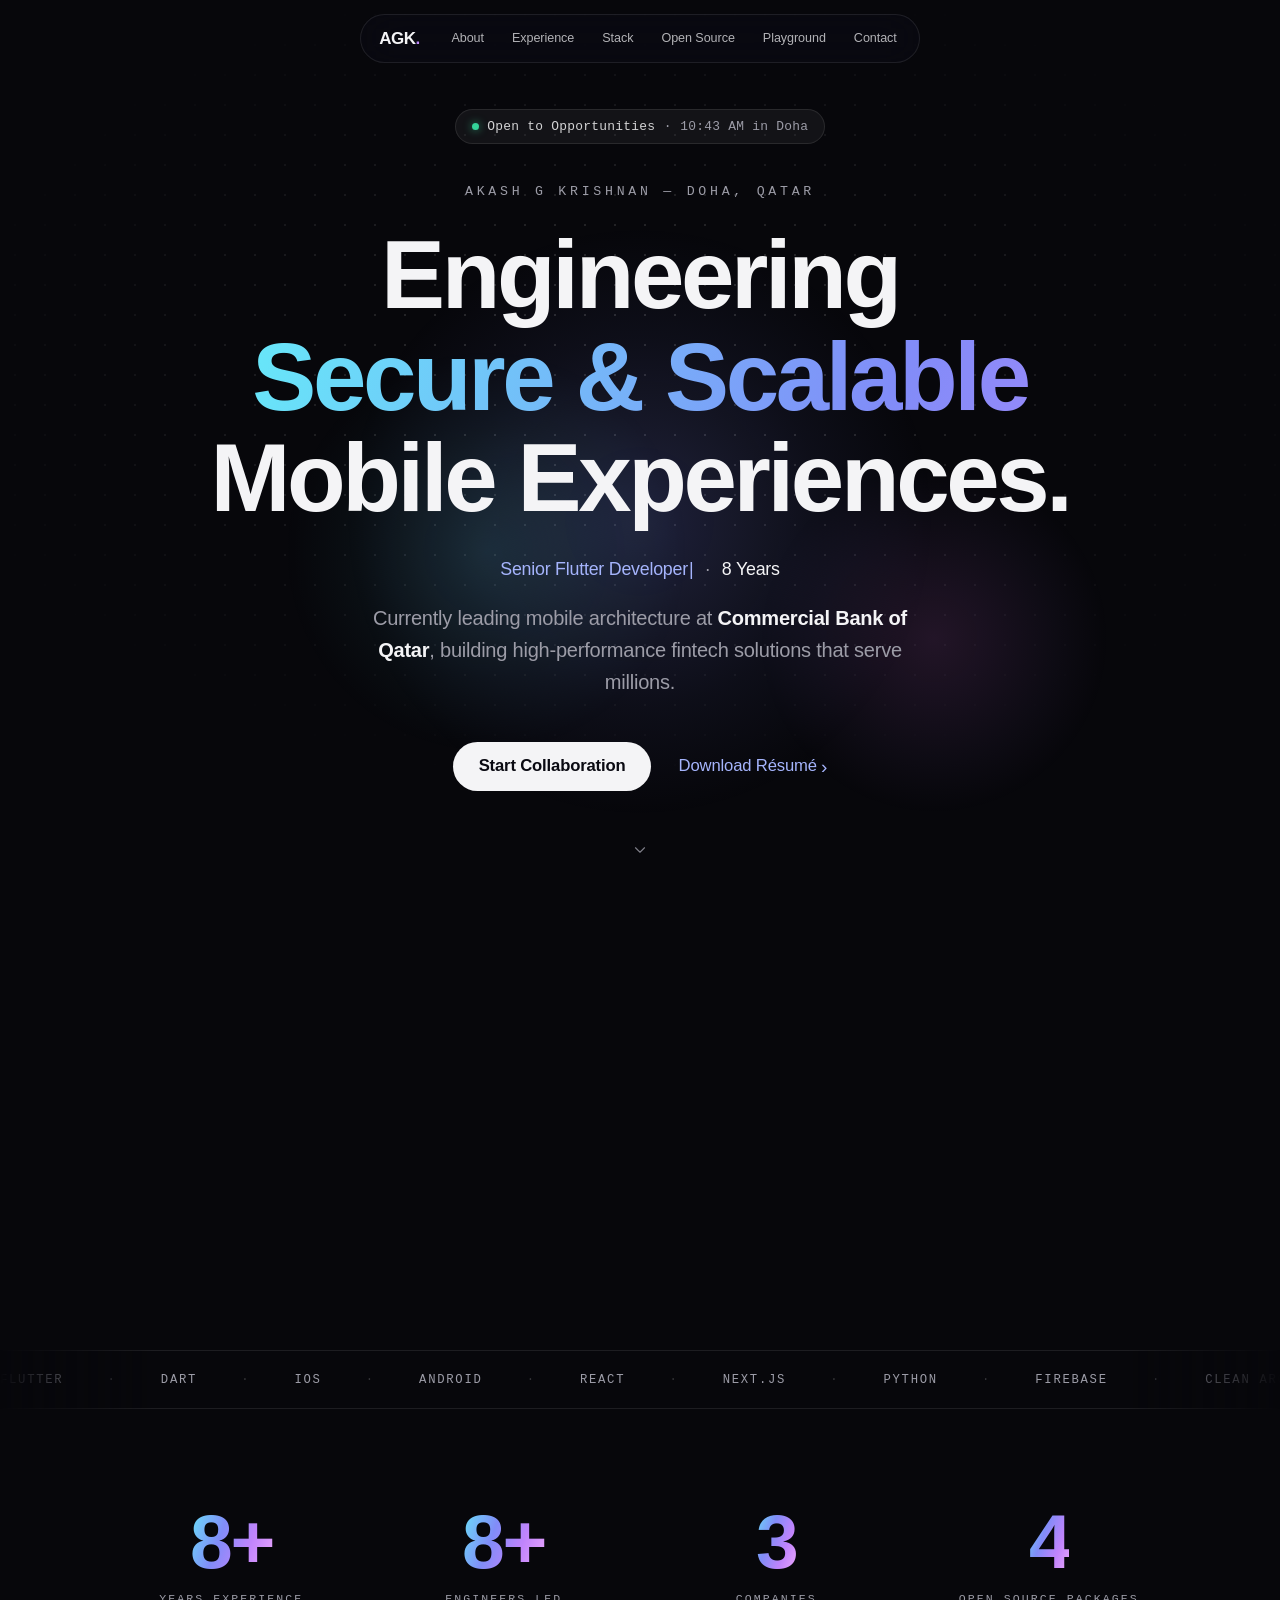
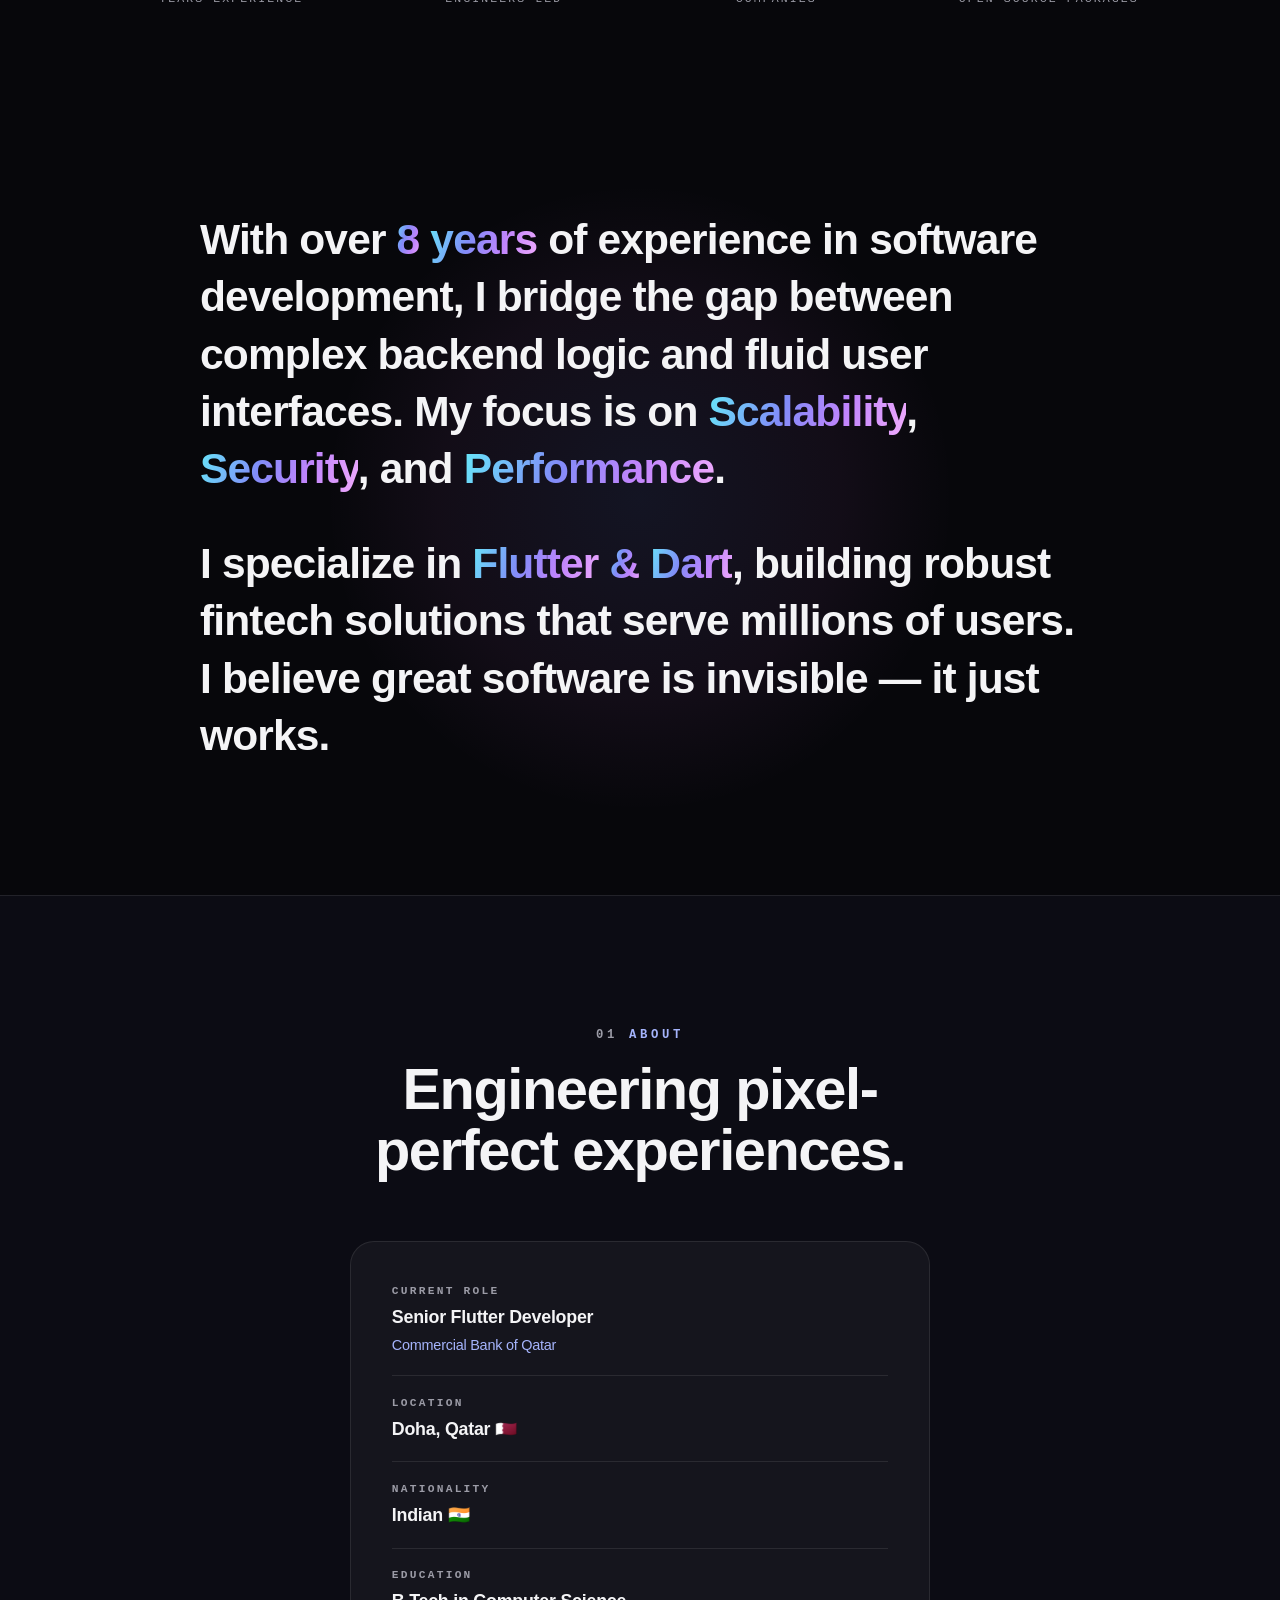
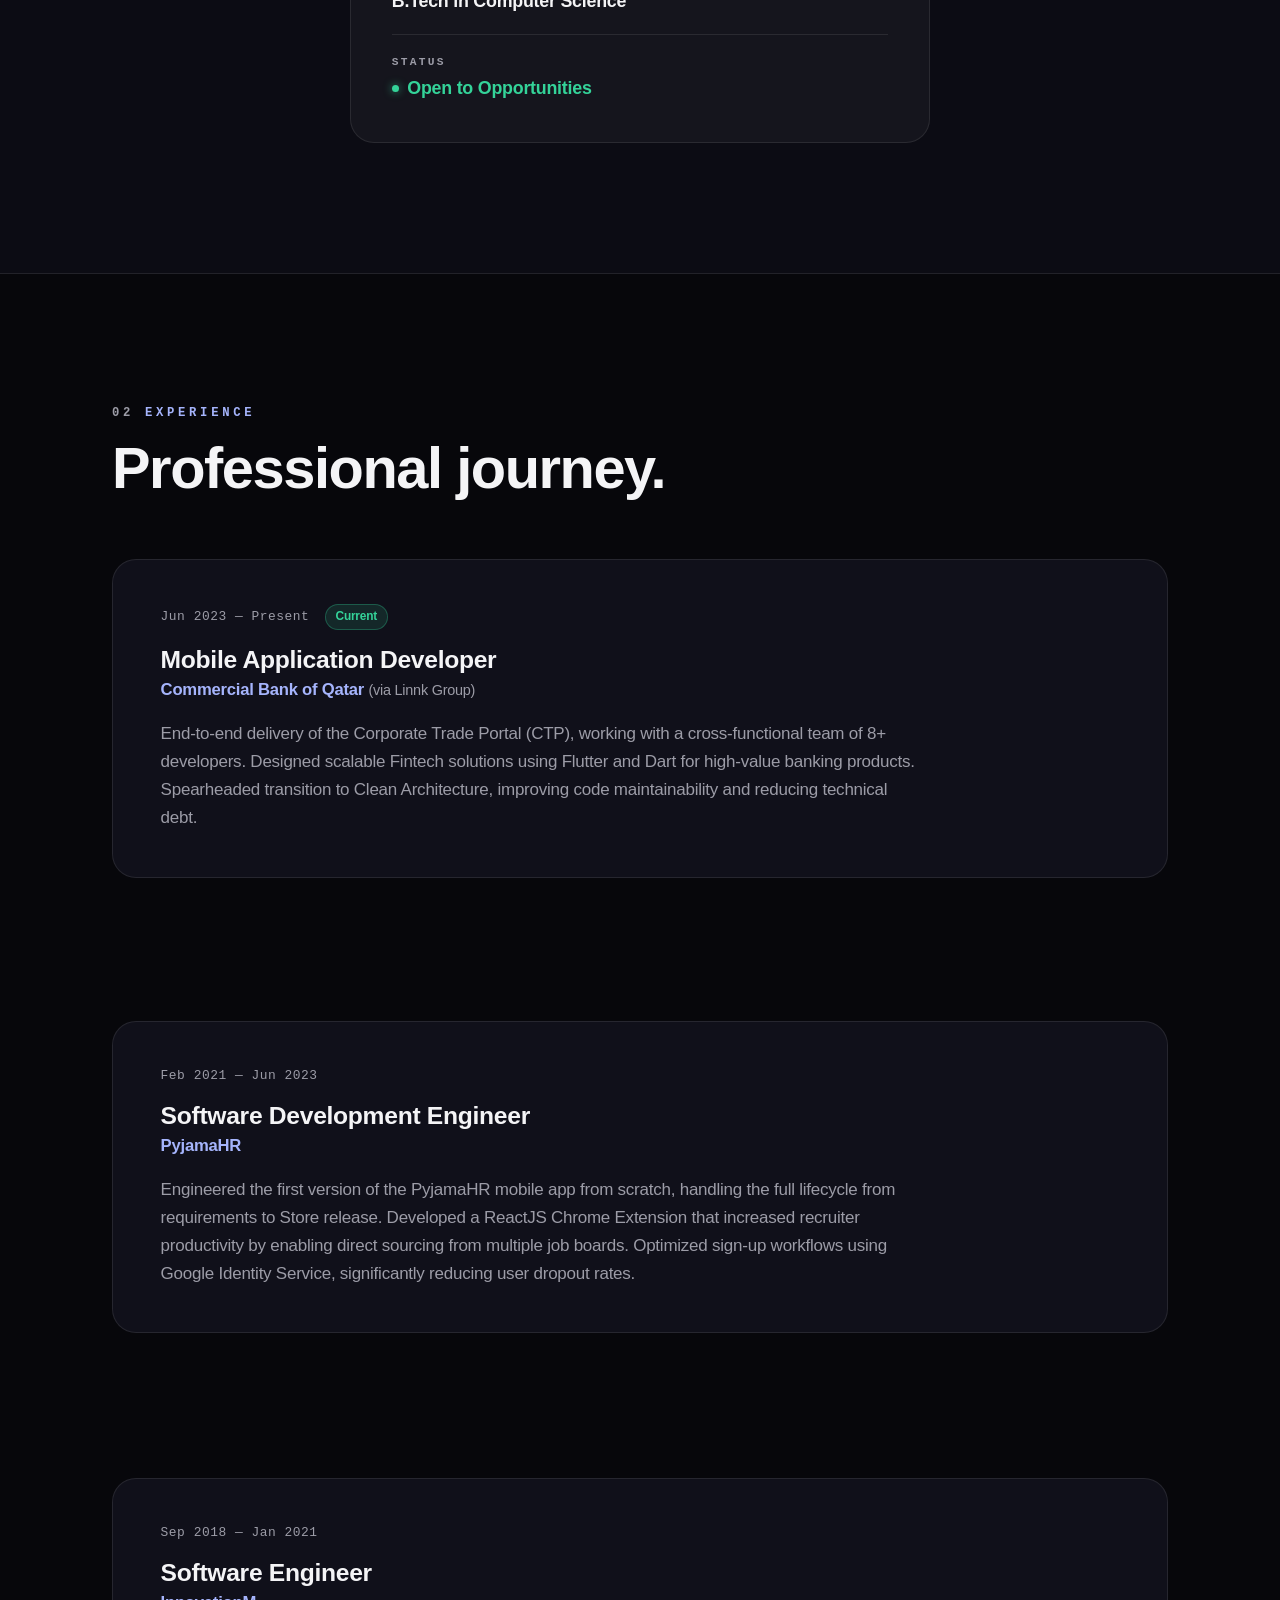
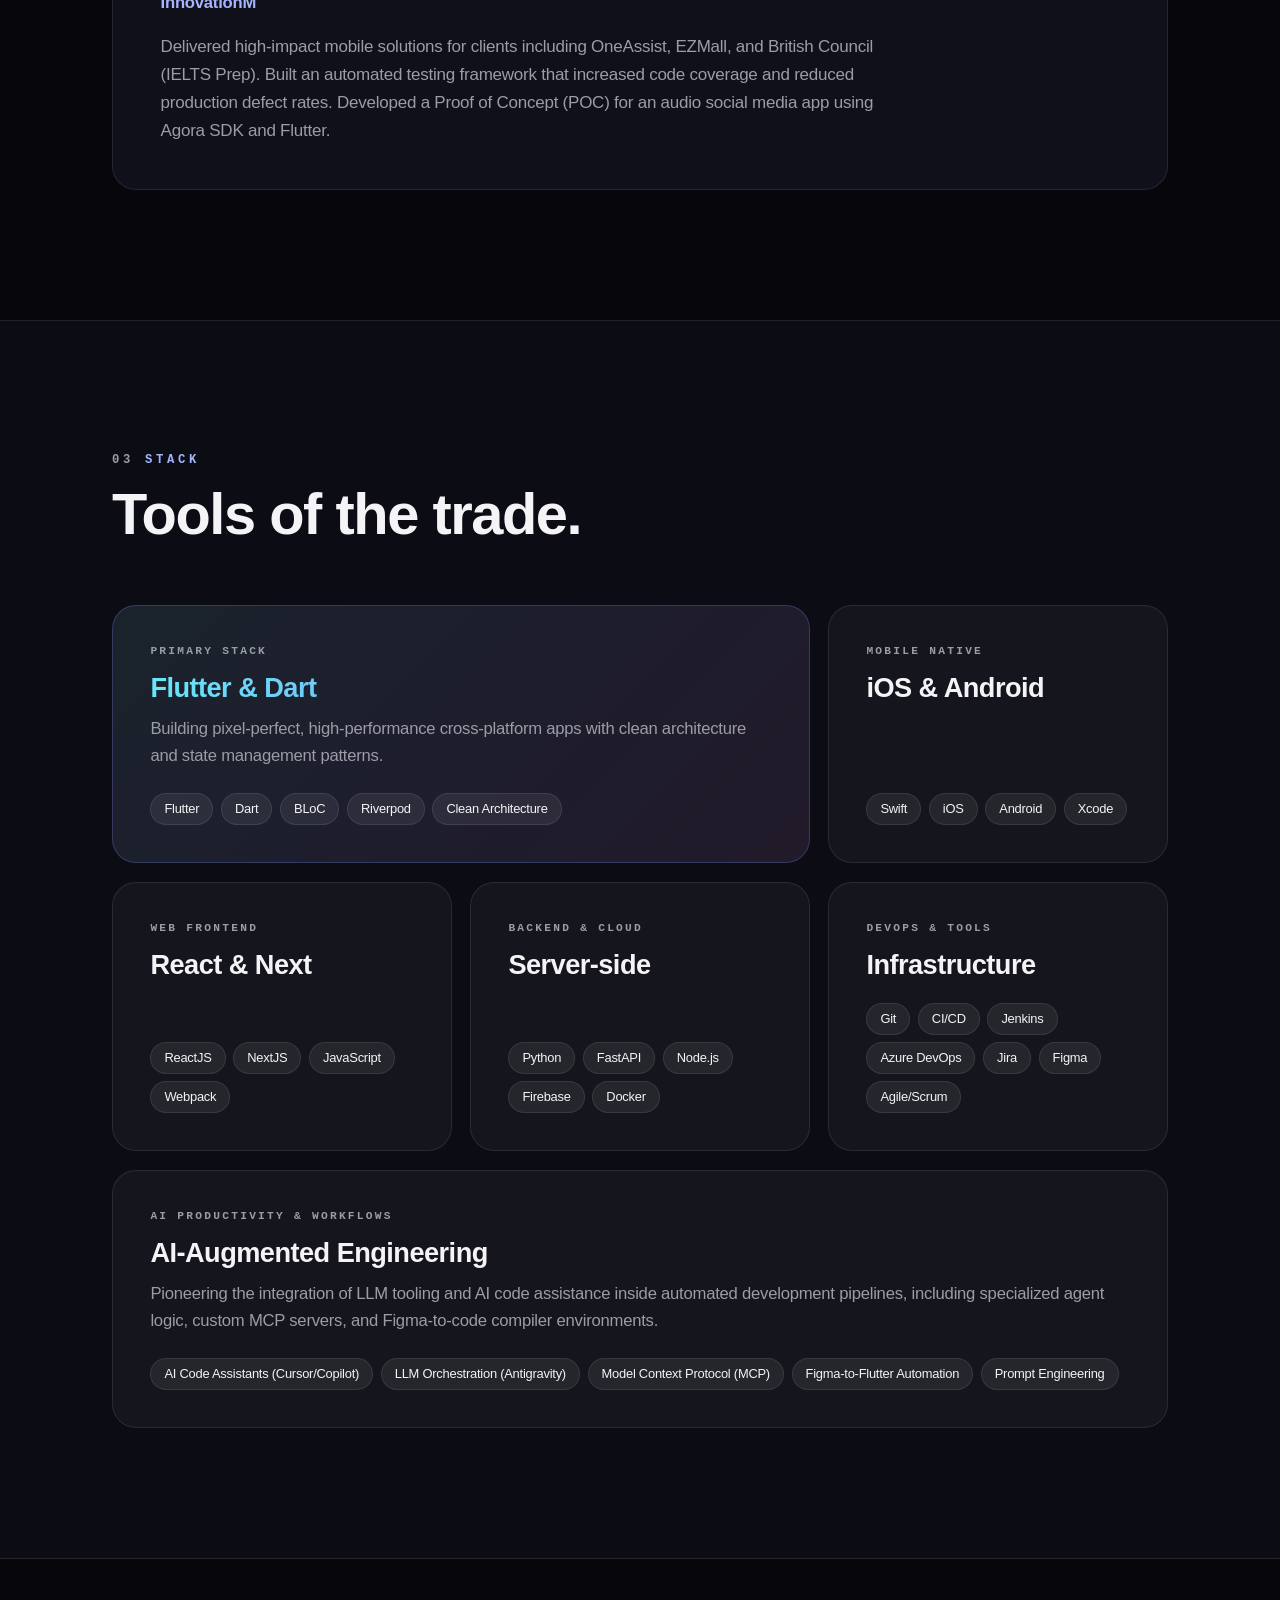
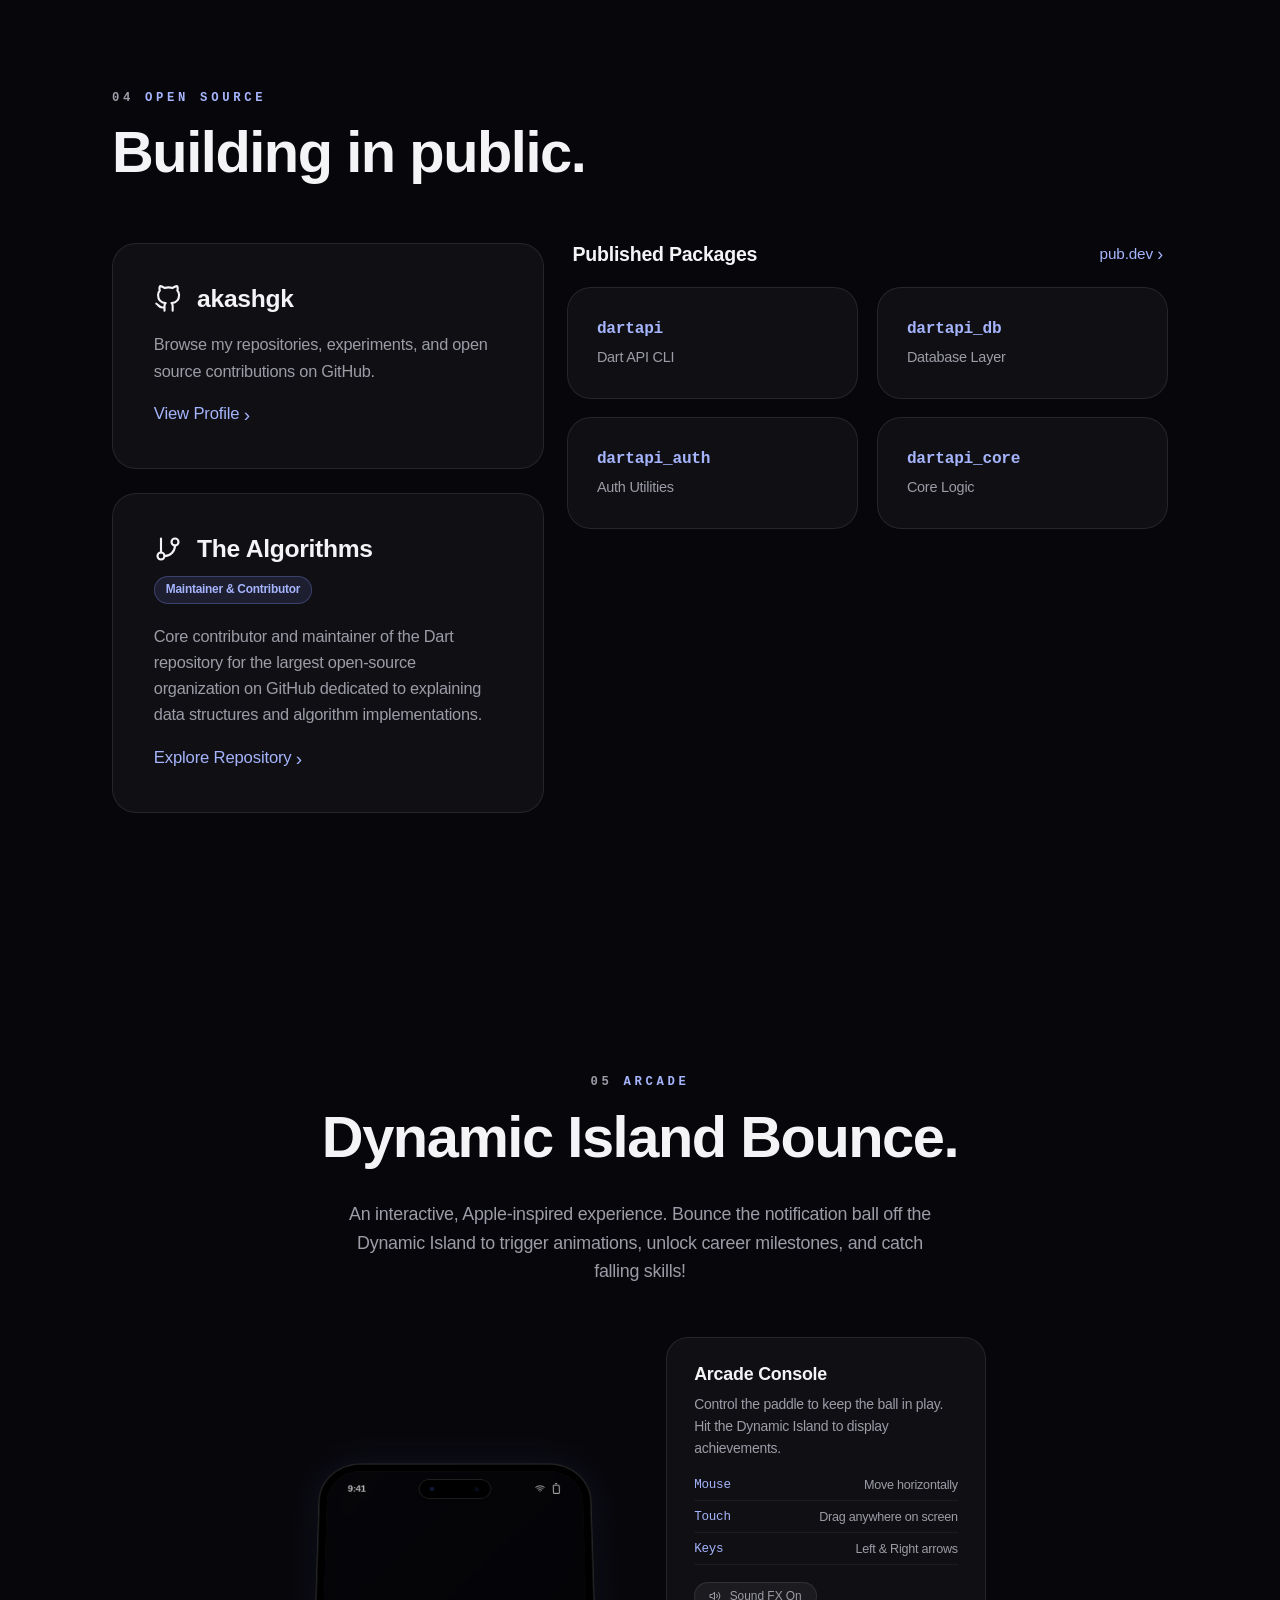
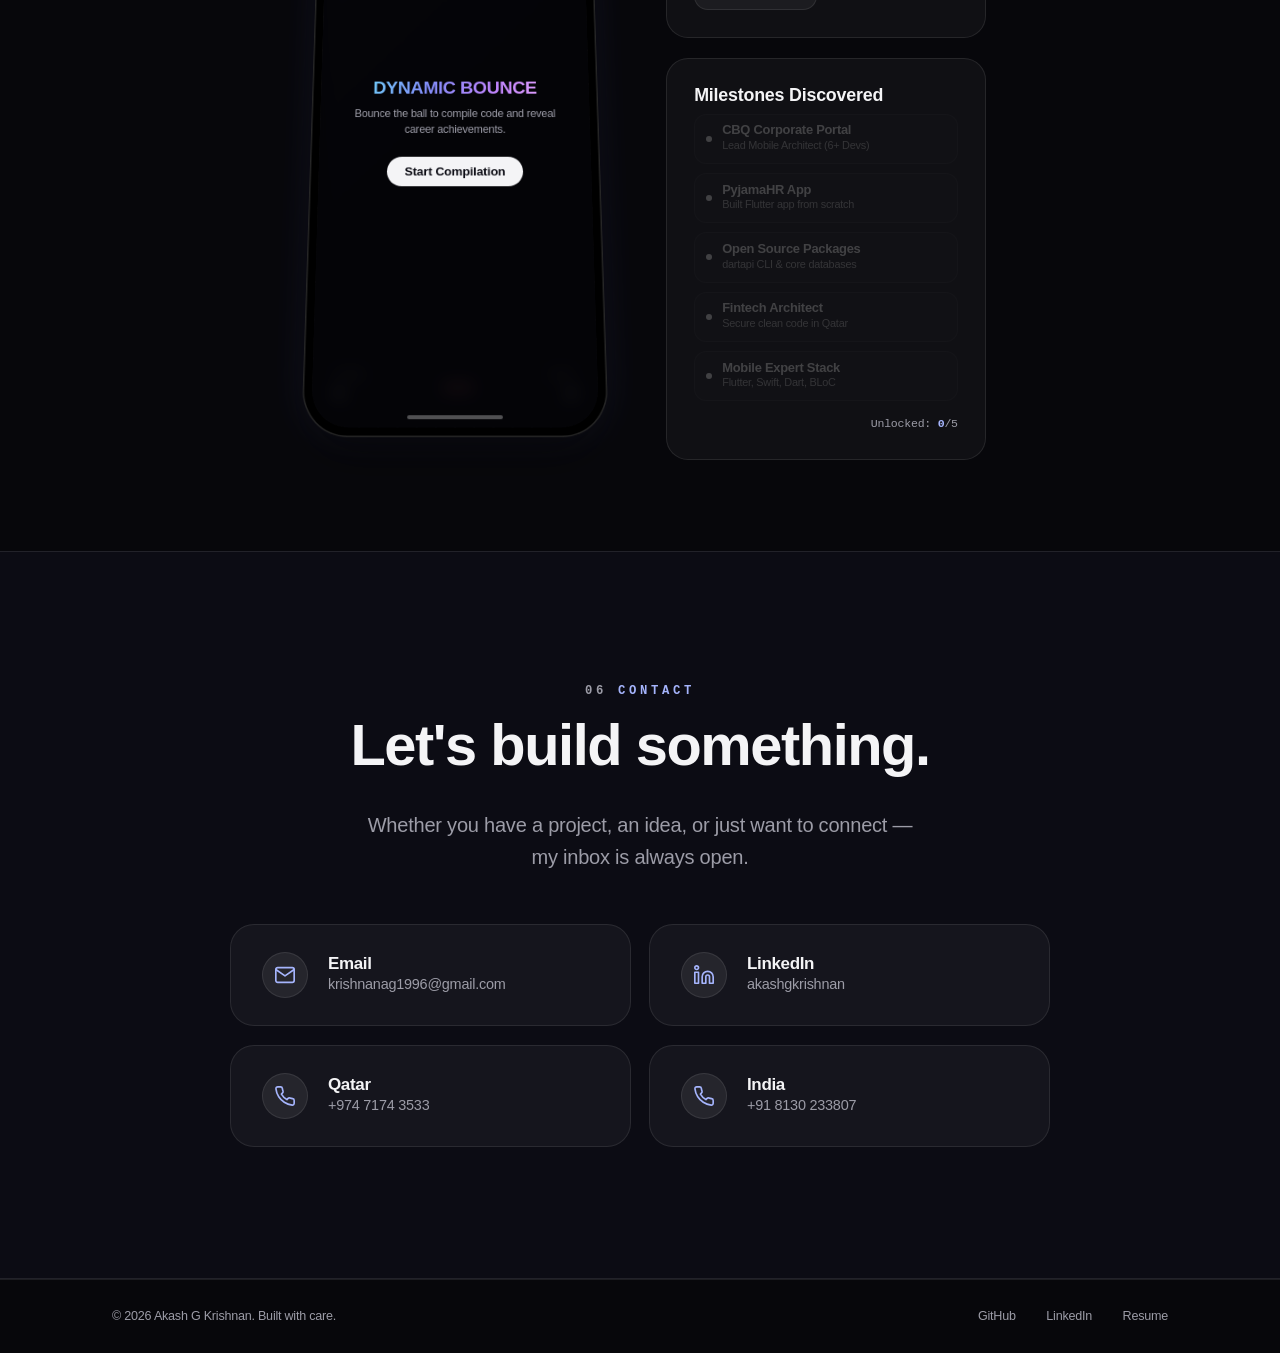
==== commit 8ac3067b: "Redesign main page with Midnight Aurora theme Replace the Apple-inspired black/white alternating des" ====
--- a/index.html
+++ b/index.html
@@ -43,7 +43,7 @@
     <meta name="author" content="Akash G Krishnan" />
     <link rel="canonical" href="https://akashgk.com" />
     <meta name="robots" content="index, follow" />
-    <meta name="theme-color" content="#000000" />
+    <meta name="theme-color" content="#07070b" />
 
     <link rel="stylesheet" href="styles.css" />
     <script src="script.js" defer></script>
--- a/styles.css
+++ b/styles.css
@@ -1,31 +1,32 @@
 /* =====================================================
-   APPLE-INSPIRED REDESIGN
-   Black + #f5f5f7 alternating sections, glass nav,
-   pill buttons, gradient display type, large rounded
-   cards, blur-up reveals. Transform/opacity-only motion.
+   MIDNIGHT AURORA REDESIGN
+   One cohesive deep-ink dark theme. Glass cards with
+   1px hairline borders + mouse-tracked spotlight hovers,
+   cyan→indigo→fuchsia aurora gradient accents, numbered
+   mono eyebrows, white pill CTAs, blur-up reveals.
+   Transform/opacity-only motion.
    ===================================================== */
 
 :root {
-  /* Apple palette */
-  --black: #000;
-  --white: #fff;
-  --gray-bg: #f5f5f7;
-  --card-dark: #161617;
-  --card-darker: #1d1d1f;
-
-  --text-on-dark: #f5f5f7;
-  --text2-on-dark: #86868b;
-  --text-on-light: #1d1d1f;
-  --text2-on-light: #6e6e73;
-
-  --blue: #2997ff;        /* links on dark */
-  --blue-deep: #0066cc;   /* links on light */
-  --btn-blue: #0071e3;
-  --btn-blue-hover: #0077ed;
-  --green: #30d158;
-
-  /* Apple Intelligence-style gradient */
-  --grad: linear-gradient(108deg, #0894ff 0%, #c959dd 34%, #ff2e54 68%, #ff9004 100%);
+  /* Ink + aurora palette */
+  --bg: #07070b;
+  --bg-elev: #0c0c14;
+  --surface: rgba(255, 255, 255, 0.04);
+  --surface-2: rgba(255, 255, 255, 0.07);
+  --border: rgba(255, 255, 255, 0.09);
+  --border-strong: rgba(255, 255, 255, 0.18);
+
+  --text: #f4f4f6;
+  --text2: #9c9ca7;
+
+  --accent: #818cf8;    /* indigo */
+  --accent-soft: #a5b4fc;
+  --cyan: #67e8f9;
+  --fuchsia: #e879f9;
+  --green: #34d399;
+
+  /* Aurora gradient — cyan → indigo → violet → fuchsia */
+  --grad: linear-gradient(110deg, #67e8f9 0%, #818cf8 38%, #c084fc 68%, #f0abfc 100%);
 
   --font-display: -apple-system, BlinkMacSystemFont, "SF Pro Display", "Segoe UI", Roboto, sans-serif;
   --font-body: -apple-system, BlinkMacSystemFont, "SF Pro Text", "Segoe UI", Roboto, sans-serif;
@@ -33,11 +34,11 @@
 
   --nav-h: 52px;
   --max-w: 1100px;
-  --radius-card: 28px;
+  --radius-card: 24px;
   --radius-pill: 980px;
 
   /* Hyper-smooth easings */
-  --ease-out: cubic-bezier(0.16, 1, 0.3, 1);     /* expo-out, Apple-feel */
+  --ease-out: cubic-bezier(0.16, 1, 0.3, 1);     /* expo-out */
   --ease-soft: cubic-bezier(0.25, 0.1, 0.25, 1); /* classic ease */
 }
 
@@ -49,38 +50,44 @@
   scroll-padding-top: 90px;
 }
 body {
-  background: var(--black);
-  color: var(--text-on-dark);
+  background: var(--bg);
+  color: var(--text);
   font-family: var(--font-body);
-  line-height: 1.47;
-  letter-spacing: -0.022em;
+  line-height: 1.5;
+  letter-spacing: -0.014em;
   overflow-x: hidden;
   -webkit-font-smoothing: antialiased;
   text-rendering: optimizeLegibility;
-}
-::selection { background: var(--btn-blue); color: #fff; }
+  counter-reset: sec;
+}
+::selection { background: var(--accent); color: #0a0a12; }
 a { text-decoration: none; color: inherit; }
 img { max-width: 100%; }
 svg.icon { flex-shrink: 0; vertical-align: middle; }
+a:focus-visible, button:focus-visible {
+  outline: 2px solid var(--accent);
+  outline-offset: 3px;
+  border-radius: 6px;
+}
 
 /* ── Typography ── */
 h1, h2, h3, h4 {
   font-family: var(--font-display);
   font-weight: 700;
-  line-height: 1.07;
-  letter-spacing: -0.015em;
+  line-height: 1.06;
+  letter-spacing: -0.02em;
 }
 h1 {
-  font-size: clamp(2.6rem, 7.2vw, 5.6rem);
+  font-size: clamp(2.7rem, 7.5vw, 5.9rem);
+  letter-spacing: -0.035em;
+  text-wrap: balance;
+}
+h2 {
+  font-size: clamp(2rem, 4.6vw, 3.4rem);
   letter-spacing: -0.025em;
   text-wrap: balance;
 }
-h2 {
-  font-size: clamp(2rem, 4.6vw, 3.3rem);
-  letter-spacing: -0.02em;
-  text-wrap: balance;
-}
-h3 { font-size: 1.45rem; letter-spacing: -0.01em; }
+h3 { font-size: 1.45rem; letter-spacing: -0.012em; }
 
 .gradient-text {
   background: var(--grad);
@@ -89,7 +96,7 @@
   -webkit-text-fill-color: transparent;
   color: transparent;
 }
-/* Slow living shimmer across the gradient — Apple Intelligence style */
+/* Slow living shimmer across the gradient */
 .gradient-animate {
   background-size: 220% 100%;
   animation: gradPan 9s ease-in-out infinite alternate;
@@ -108,17 +115,18 @@
 section {
   position: relative;
   padding: 130px 0;
-  background: var(--black);
-  color: var(--text-on-dark);
-}
-
-/* Light sections — Apple's alternating rhythm */
+  background: var(--bg);
+  color: var(--text);
+}
+
+/* Alternating rhythm — elevated ink panels with hairline seams */
 .section-light {
-  background: var(--gray-bg);
-  color: var(--text-on-light);
-}
-
-/* ── Section header ── */
+  background: var(--bg-elev);
+  border-top: 1px solid var(--border);
+  border-bottom: 1px solid var(--border);
+}
+
+/* ── Section header — numbered mono eyebrows ── */
 .section-header { margin-bottom: 3.5rem; max-width: 720px; }
 .section-header-center {
   margin-left: auto;
@@ -126,20 +134,38 @@
   text-align: center;
 }
 .eyebrow {
+  counter-increment: sec;
   display: block;
-  font-size: 1rem;
+  width: fit-content;
+  font-family: var(--font-mono);
+  font-size: 0.72rem;
   font-weight: 600;
-  letter-spacing: -0.01em;
-  margin-bottom: 0.7rem;
+  text-transform: uppercase;
+  letter-spacing: 0.3em;
+  margin-bottom: 0.9rem;
+  color: var(--accent-soft);
+}
+.eyebrow::before {
+  content: "0" counter(sec);
+  margin-right: 0.9em;
+  color: var(--text2);
+}
+.section-header-center .eyebrow { margin-left: auto; margin-right: auto; }
+
+/* ── Scroll progress hairline (element injected by JS) ── */
+.scroll-progress {
+  position: fixed;
+  top: 0; left: 0;
+  width: 100%;
+  height: 2px;
   background: var(--grad);
-  -webkit-background-clip: text;
-  background-clip: text;
-  -webkit-text-fill-color: transparent;
-  width: fit-content;
-}
-.section-header-center .eyebrow { margin-left: auto; margin-right: auto; }
-
-/* ── Navbar — floating glass pill (Dynamic Island vibes) ── */
+  transform: scaleX(0);
+  transform-origin: 0 50%;
+  z-index: 1200;
+  pointer-events: none;
+}
+
+/* ── Navbar — floating glass pill ── */
 .navbar {
   position: fixed;
   top: 14px;
@@ -152,27 +178,28 @@
   align-items: center;
   gap: 1.1rem;
   padding: 7px 9px 7px 18px;
-  background: rgba(22, 22, 23, 0.55);
-  border: 1px solid rgba(255, 255, 255, 0.1);
+  background: rgba(12, 12, 20, 0.55);
+  border: 1px solid var(--border);
   border-radius: var(--radius-pill);
-  -webkit-backdrop-filter: saturate(180%) blur(20px);
-  backdrop-filter: saturate(180%) blur(20px);
-  transition: background 0.4s var(--ease-soft), box-shadow 0.4s var(--ease-soft), top 0.4s var(--ease-out);
+  -webkit-backdrop-filter: saturate(160%) blur(20px);
+  backdrop-filter: saturate(160%) blur(20px);
+  transition: background 0.4s var(--ease-soft), box-shadow 0.4s var(--ease-soft), border-color 0.4s var(--ease-soft), top 0.4s var(--ease-out);
 }
 .navbar.scrolled {
   top: 10px;
-  background: rgba(22, 22, 23, 0.85);
-  box-shadow: 0 12px 32px rgba(0, 0, 0, 0.4);
+  background: rgba(12, 12, 20, 0.85);
+  border-color: var(--border-strong);
+  box-shadow: 0 12px 32px rgba(0, 0, 0, 0.5);
 }
 .nav-logo {
   font-family: var(--font-display);
   font-weight: 700;
   font-size: 1rem;
   letter-spacing: -0.03em;
-  color: var(--text-on-dark);
+  color: var(--text);
   transition: opacity 0.3s, transform 0.4s var(--ease-out);
 }
-.nav-logo:hover { opacity: 0.8; transform: scale(1.06); }
+.nav-logo:hover { opacity: 0.85; transform: scale(1.06); }
 .nav-logo:active { transform: scale(0.94); }
 .nav-logo-dot {
   background: var(--grad);
@@ -186,13 +213,13 @@
   gap: 2px;
   align-items: center;
 }
-/* Sliding active-segment indicator (iOS segmented-control feel) */
+/* Sliding active-segment indicator */
 .nav-indicator {
   position: absolute;
   left: 0; top: 50%;
   height: 30px;
   width: 0;
-  background: rgba(255, 255, 255, 0.14);
+  background: rgba(255, 255, 255, 0.12);
   border-radius: var(--radius-pill);
   opacity: 0;
   transform: translateX(0) translateY(-50%);
@@ -205,9 +232,9 @@
   padding: 7px 13px;
   border-radius: var(--radius-pill);
   font-size: 0.74rem;
-  font-weight: 400;
-  letter-spacing: -0.01em;
-  color: rgba(245, 245, 247, 0.75);
+  font-weight: 500;
+  letter-spacing: -0.005em;
+  color: rgba(244, 244, 246, 0.72);
   transition: color 0.3s var(--ease-soft);
 }
 .nav-link:hover { color: #fff; }
@@ -216,7 +243,7 @@
   display: none;
   background: none;
   border: none;
-  color: var(--text-on-dark);
+  color: var(--text);
   cursor: pointer;
   z-index: 1100;
   padding: 6px;
@@ -230,7 +257,7 @@
   position: fixed;
   inset: 0;
   z-index: 990;
-  background: rgba(0, 0, 0, 0.94);
+  background: rgba(7, 7, 11, 0.94);
   -webkit-backdrop-filter: blur(20px);
   backdrop-filter: blur(20px);
   display: none;
@@ -248,12 +275,12 @@
   font-size: 1.9rem;
   font-weight: 600;
   letter-spacing: -0.02em;
-  color: var(--text-on-dark);
+  color: var(--text);
   transform: translateY(16px);
   opacity: 0;
   transition: transform 0.55s var(--ease-out), opacity 0.55s var(--ease-out);
 }
-.drawer-link:active { color: var(--blue); }
+.drawer-link:active { color: var(--accent-soft); }
 .mobile-drawer.open {
   opacity: 1;
   pointer-events: auto;
@@ -274,38 +301,42 @@
   .mobile-drawer { display: flex; }
 }
 
-/* ── Buttons & links — Apple pill + chevron link ── */
+/* ── Buttons & links — white pill + chevron link ── */
 .btn-pill {
   display: inline-flex;
   align-items: center;
   justify-content: center;
   gap: 0.4rem;
-  background: var(--btn-blue);
-  color: #fff;
+  background: var(--text);
+  color: #0a0a12;
   font-family: var(--font-body);
-  font-size: 1rem;
-  font-weight: 400;
+  font-size: 0.98rem;
+  font-weight: 600;
   letter-spacing: -0.01em;
   padding: 12px 26px;
   border: none;
   border-radius: var(--radius-pill);
   cursor: pointer;
-  transition: background 0.3s var(--ease-soft), transform 0.4s var(--ease-out);
-}
-.btn-pill:hover { background: var(--btn-blue-hover); transform: scale(1.03); }
+  transition: box-shadow 0.4s var(--ease-soft), transform 0.4s var(--ease-out), background 0.3s var(--ease-soft);
+}
+.btn-pill:hover {
+  background: #fff;
+  transform: scale(1.03);
+  box-shadow: 0 0 0 1px rgba(255, 255, 255, 0.25), 0 8px 32px rgba(129, 140, 248, 0.35);
+}
 .btn-pill:active { transform: scale(0.97); }
 
 .link-arrow {
   display: inline-flex;
   align-items: center;
   gap: 0.25rem;
-  font-size: 1rem;
+  font-size: 0.98rem;
+  font-weight: 500;
   letter-spacing: -0.01em;
-  color: var(--blue);
-  transition: opacity 0.3s;
-}
-.section-light .link-arrow { color: var(--blue-deep); }
-.link-arrow:hover { text-decoration: underline; }
+  color: var(--accent-soft);
+  transition: color 0.3s;
+}
+.link-arrow:hover { color: #c7d2fe; }
 .link-arrow .chevron {
   font-size: 1.15em;
   line-height: 1;
@@ -313,18 +344,31 @@
 }
 .link-arrow:hover .chevron { transform: translateX(3px); }
 
-/* ── Cards — shared premium card treatment ── */
+/* ── Cards — glass surface + hairline + spotlight hover ── */
 .card {
   position: relative;
   overflow: hidden;
   border-radius: var(--radius-card);
-  background: var(--card-darker);
-  transition: transform 0.7s var(--ease-out), box-shadow 0.7s var(--ease-out);
+  background: var(--surface);
+  border: 1px solid var(--border);
+  transition: transform 0.7s var(--ease-out), box-shadow 0.7s var(--ease-out), border-color 0.5s var(--ease-soft);
   will-change: transform;
 }
+/* Mouse-tracked spotlight (JS sets --mx / --my per card) */
+.card::before {
+  content: '';
+  position: absolute;
+  inset: 0;
+  background: radial-gradient(340px circle at var(--mx, 50%) var(--my, 0%), rgba(129, 140, 248, 0.14), transparent 65%);
+  opacity: 0;
+  transition: opacity 0.5s var(--ease-soft);
+  pointer-events: none;
+}
+.card:hover::before { opacity: 1; }
 .card:hover {
-  transform: translateY(-4px) scale(1.012);
-  box-shadow: 0 24px 48px rgba(0, 0, 0, 0.45);
+  transform: translateY(-4px);
+  border-color: var(--border-strong);
+  box-shadow: 0 24px 48px rgba(0, 0, 0, 0.5);
 }
 /* Light sweep sheen across cards on hover */
 .card::after {
@@ -333,28 +377,16 @@
   top: 0; left: 0;
   width: 55%;
   height: 100%;
-  background: linear-gradient(105deg, transparent, rgba(255, 255, 255, 0.06), transparent);
+  background: linear-gradient(105deg, transparent, rgba(255, 255, 255, 0.05), transparent);
   transform: translateX(-180%) skewX(-14deg);
   transition: transform 1s var(--ease-out);
   pointer-events: none;
 }
 .card:hover::after { transform: translateX(300%) skewX(-14deg); }
-.section-light .card {
-  background: var(--white);
-  box-shadow: 0 2px 12px rgba(0, 0, 0, 0.04);
-}
-.section-light .card::after {
-  background: linear-gradient(105deg, transparent, rgba(0, 0, 0, 0.035), transparent);
-}
-.section-light .card:hover {
-  box-shadow: 0 24px 48px rgba(0, 0, 0, 0.1);
-}
 
 /* ── Hero — pinned scrollytelling stage ──
    .hero-stage is tall; .hero pins for the extra height while
-   --hp (0→1, set from JS) scrubs a layered parallax dissolve.
-   Tuned so the slowest layer (h1) finishes dissolving right as the
-   pin releases — no dead black scroll. */
+   --hp (0→1, set from JS) scrubs a layered parallax dissolve. */
 .hero-stage {
   --hp: 0;
   height: 150vh;
@@ -372,9 +404,19 @@
   padding: 80px 22px;
   overflow: hidden;
 }
+/* Faint dot-grid backdrop, radially masked so it melts into the ink */
+.hero::before {
+  content: '';
+  position: absolute;
+  inset: 0;
+  background-image: radial-gradient(rgba(255, 255, 255, 0.13) 1px, transparent 1px);
+  background-size: 30px 30px;
+  -webkit-mask-image: radial-gradient(ellipse 75% 62% at 50% 42%, #000 20%, transparent 75%);
+  mask-image: radial-gradient(ellipse 75% 62% at 50% 42%, #000 20%, transparent 75%);
+  pointer-events: none;
+}
 /* Scroll-driven layers — applied only after entry reveal settles.
-   .hero-stage prefix keeps these above .reveal.visible in the cascade.
-   The glow never fully dies, so the pin always has depth. */
+   .hero-stage prefix keeps these above .reveal.visible in the cascade. */
 .hero-stage .hero-glow.settled {
   transform: scale(calc(1 + var(--hp) * 0.25));
   opacity: calc(1 - var(--hp) * 0.75);
@@ -417,7 +459,7 @@
   pointer-events: none;
   overflow: hidden;
 }
-/* Pre-blurred gradient blobs — pure transform animation, no filters */
+/* Pre-blurred aurora blobs — pure transform animation, no filters */
 .glow-blob {
   position: absolute;
   border-radius: 50%;
@@ -428,21 +470,21 @@
   min-width: 480px; min-height: 480px;
   left: 50%; top: 58%;
   margin-left: -32vw; margin-top: -32vw;
-  background: radial-gradient(closest-side, rgba(8, 148, 255, 0.22), rgba(8, 148, 255, 0.07) 45%, transparent 72%);
+  background: radial-gradient(closest-side, rgba(129, 140, 248, 0.2), rgba(129, 140, 248, 0.06) 45%, transparent 72%);
   animation: blobDrift1 16s ease-in-out infinite;
 }
 .blob-2 {
   width: 44vw; height: 44vw;
   min-width: 360px; min-height: 360px;
   left: 16%; top: 30%;
-  background: radial-gradient(closest-side, rgba(201, 89, 221, 0.16), rgba(201, 89, 221, 0.05) 45%, transparent 72%);
+  background: radial-gradient(closest-side, rgba(103, 232, 249, 0.13), rgba(103, 232, 249, 0.04) 45%, transparent 72%);
   animation: blobDrift2 20s ease-in-out infinite;
 }
 .blob-3 {
   width: 38vw; height: 38vw;
   min-width: 300px; min-height: 300px;
   right: 8%; top: 44%;
-  background: radial-gradient(closest-side, rgba(255, 46, 84, 0.12), rgba(255, 144, 4, 0.04) 50%, transparent 72%);
+  background: radial-gradient(closest-side, rgba(232, 121, 249, 0.12), rgba(192, 132, 252, 0.04) 50%, transparent 72%);
   animation: blobDrift3 14s ease-in-out infinite;
 }
 @keyframes blobDrift1 {
@@ -461,7 +503,7 @@
 .hero-content {
   position: relative;
   z-index: 5;
-  max-width: 900px;
+  max-width: 920px;
   will-change: transform, opacity;
 }
 .hero-badge {
@@ -469,36 +511,41 @@
   align-items: center;
   gap: 0.5rem;
   padding: 7px 16px;
-  background: rgba(255, 255, 255, 0.06);
-  border: 1px solid rgba(255, 255, 255, 0.12);
+  background: rgba(255, 255, 255, 0.05);
+  border: 1px solid var(--border);
   -webkit-backdrop-filter: blur(10px);
   backdrop-filter: blur(10px);
   border-radius: var(--radius-pill);
-  font-size: 0.78rem;
-  color: rgba(245, 245, 247, 0.85);
+  font-size: 0.76rem;
+  font-family: var(--font-mono);
+  letter-spacing: 0.02em;
+  color: rgba(244, 244, 246, 0.85);
   margin-bottom: 2.2rem;
 }
 .badge-dot {
   width: 7px; height: 7px;
   background: var(--green);
   border-radius: 50%;
+  box-shadow: 0 0 8px rgba(52, 211, 153, 0.7);
   animation: pulseDot 2.4s ease-in-out infinite;
 }
 @keyframes pulseDot {
   0%, 100% { opacity: 1; }
   50% { opacity: 0.35; }
 }
-.badge-time { color: var(--text2-on-dark); }
+.badge-time { color: var(--text2); }
 .badge-time:not(:empty)::before {
   content: '·';
   margin-right: 0.5rem;
 }
 .hero-eyebrow {
-  font-size: 0.95rem;
-  font-weight: 600;
-  color: var(--text2-on-dark);
-  margin-bottom: 1.1rem;
-  letter-spacing: 0;
+  font-family: var(--font-mono);
+  font-size: 0.78rem;
+  font-weight: 500;
+  text-transform: uppercase;
+  letter-spacing: 0.28em;
+  color: var(--text2);
+  margin-bottom: 1.3rem;
 }
 .hero h1 { margin-bottom: 1.6rem; }
 .hero-meta {
@@ -509,11 +556,11 @@
   flex-wrap: wrap;
   font-size: 1.05rem;
   font-weight: 500;
-  color: var(--text-on-dark);
+  color: var(--text);
   margin-bottom: 1.1rem;
 }
-.hero-meta-sep { color: var(--text2-on-dark); }
-#typed-role { color: var(--blue); }
+.hero-meta-sep { color: var(--text2); }
+#typed-role { color: var(--accent-soft); }
 #typed-role::after {
   content: '|';
   font-weight: 300;
@@ -526,12 +573,12 @@
 }
 .hero-desc {
   font-size: 1.18rem;
-  line-height: 1.55;
-  color: var(--text2-on-dark);
+  line-height: 1.6;
+  color: var(--text2);
   max-width: 560px;
   margin: 0 auto 2.6rem;
 }
-.hero-desc strong { color: var(--text-on-dark); font-weight: 600; }
+.hero-desc strong { color: var(--text); font-weight: 600; }
 .hero-cta {
   display: flex;
   gap: 1.6rem;
@@ -544,7 +591,7 @@
   bottom: 2rem;
   left: 50%;
   transform: translateX(-50%);
-  color: var(--text2-on-dark);
+  color: var(--text2);
   z-index: 5;
   animation: cueFloat 2.4s ease-in-out infinite;
 }
@@ -553,13 +600,13 @@
   50%      { transform: translate(-50%, 9px); }
 }
 
-/* ── Marquee ── */
+/* ── Marquee — mono ticker ── */
 .marquee-strip {
   overflow: hidden;
-  padding: 1.1rem 0;
-  background: var(--black);
-  border-top: 1px solid rgba(255, 255, 255, 0.08);
-  border-bottom: 1px solid rgba(255, 255, 255, 0.08);
+  padding: 1.15rem 0;
+  background: var(--bg);
+  border-top: 1px solid var(--border);
+  border-bottom: 1px solid var(--border);
   -webkit-mask-image: linear-gradient(90deg, transparent, #000 12%, #000 88%, transparent);
   mask-image: linear-gradient(90deg, transparent, #000 12%, #000 88%, transparent);
 }
@@ -570,11 +617,14 @@
   white-space: nowrap;
   width: max-content;
   animation: marquee 36s linear infinite;
-  font-size: 0.85rem;
+  font-family: var(--font-mono);
+  font-size: 0.72rem;
   font-weight: 500;
-  color: var(--text2-on-dark);
-}
-.marquee-sep { color: rgba(255, 255, 255, 0.2); }
+  text-transform: uppercase;
+  letter-spacing: 0.14em;
+  color: var(--text2);
+}
+.marquee-sep { color: rgba(255, 255, 255, 0.18); }
 @keyframes marquee {
   from { transform: translateX(0); }
   to   { transform: translateX(-50%); }
@@ -582,7 +632,7 @@
 
 /* ── Stats Bar ── */
 .stats-bar {
-  background: var(--black);
+  background: var(--bg);
   padding: 5.5rem 0;
 }
 .stats-grid {
@@ -595,7 +645,7 @@
   flex-direction: column;
   align-items: center;
   text-align: center;
-  gap: 0.5rem;
+  gap: 0.6rem;
 }
 .stat-number {
   font-family: var(--font-display);
@@ -616,20 +666,23 @@
   100% { transform: scale(1); }
 }
 .stat-label {
-  font-size: 0.85rem;
+  font-family: var(--font-mono);
+  font-size: 0.68rem;
   font-weight: 500;
-  color: var(--text2-on-dark);
+  text-transform: uppercase;
+  letter-spacing: 0.18em;
+  color: var(--text2);
 }
 @media (max-width: 700px) {
   .stats-grid { grid-template-columns: repeat(2, 1fr); gap: 2.6rem; }
 }
 
-/* ── Statement — words light up as you scroll (Apple product-page move) ── */
+/* ── Statement — words light up as you scroll ── */
 .statement-section {
   padding: 110px 0 130px;
   overflow: hidden;
 }
-/* Ambient drifting glow so the dark canvas never reads as empty */
+/* Ambient drifting aurora so the ink canvas never reads as empty */
 .statement-section::before {
   content: '';
   position: absolute;
@@ -638,7 +691,7 @@
   left: 50%; top: 50%;
   margin: -35vw 0 0 -35vw;
   border-radius: 50%;
-  background: radial-gradient(closest-side, rgba(8, 148, 255, 0.1), rgba(201, 89, 221, 0.05) 45%, transparent 70%);
+  background: radial-gradient(closest-side, rgba(129, 140, 248, 0.1), rgba(232, 121, 249, 0.05) 45%, transparent 70%);
   animation: blobDrift2 18s ease-in-out infinite;
   pointer-events: none;
 }
@@ -651,7 +704,7 @@
   letter-spacing: -0.02em;
   max-width: 880px;
   margin: 0 auto 2.2rem;
-  color: var(--text-on-dark);
+  color: var(--text);
 }
 .statement:last-child { margin-bottom: 0; }
 .statement strong {
@@ -661,6 +714,14 @@
   background-clip: text;
   -webkit-text-fill-color: transparent;
 }
+/* JS wraps each word in .w, moving text out of <strong> into child spans —
+   re-apply the gradient clip per word so it isn't left invisible */
+.statement strong .w {
+  background: var(--grad);
+  -webkit-background-clip: text;
+  background-clip: text;
+  -webkit-text-fill-color: transparent;
+}
 /* .w spans injected by JS; dimmed until scroll lights them */
 .statement .w {
   opacity: 1;
@@ -676,38 +737,42 @@
 }
 .fact-row {
   padding: 1.1rem 0;
-  border-bottom: 1px solid rgba(0, 0, 0, 0.07);
+  border-bottom: 1px solid var(--border);
   display: flex;
   flex-direction: column;
-  gap: 0.2rem;
+  gap: 0.25rem;
 }
 .fact-row:first-child { padding-top: 0; }
 .fact-row:last-child { border-bottom: none; padding-bottom: 0; }
 .fact-label {
-  font-size: 0.74rem;
+  font-family: var(--font-mono);
+  font-size: 0.66rem;
   font-weight: 600;
   text-transform: uppercase;
-  letter-spacing: 0.08em;
-  color: var(--text2-on-light);
+  letter-spacing: 0.2em;
+  color: var(--text2);
 }
 .fact-value {
   font-size: 1.05rem;
   font-weight: 600;
-  color: var(--text-on-light);
+  color: var(--text);
   display: flex;
   align-items: center;
   gap: 0.5rem;
 }
-.fact-sub { font-size: 0.85rem; color: var(--blue-deep); }
-.fact-status { color: #248a3d; }
+.fact-sub { font-size: 0.85rem; color: var(--accent-soft); }
+.fact-status { color: var(--green); }
 .status-dot {
   width: 7px; height: 7px;
   background: var(--green);
   border-radius: 50%;
   flex-shrink: 0;
+  box-shadow: 0 0 8px rgba(52, 211, 153, 0.7);
   animation: pulseDot 2.2s ease-in-out infinite;
 }
-/* ── Experience — sticky stacking deck ── */
+
+/* ── Experience — sticky stacking deck ──
+   Opaque backgrounds: cards overlap while stacking. */
 .xp-stack {
   display: flex;
   flex-direction: column;
@@ -717,8 +782,7 @@
   top: 110px;
   padding: 2.6rem 2.8rem;
   margin-bottom: 16vh;
-  background: var(--card-dark);
-  border: 1px solid rgba(255, 255, 255, 0.08);
+  background: #10101a;
   transform-origin: top center;
 }
 .xp-card:last-child { margin-bottom: 0; }
@@ -729,30 +793,33 @@
   margin-bottom: 1rem;
 }
 .xp-date {
-  font-size: 0.85rem;
+  font-family: var(--font-mono);
+  font-size: 0.76rem;
   font-weight: 500;
-  color: var(--text2-on-dark);
+  letter-spacing: 0.04em;
+  color: var(--text2);
 }
 .xp-chip {
   font-size: 0.7rem;
   font-weight: 600;
   padding: 3px 10px;
   border-radius: var(--radius-pill);
-  background: rgba(48, 209, 88, 0.14);
+  background: rgba(52, 211, 153, 0.12);
+  border: 1px solid rgba(52, 211, 153, 0.3);
   color: var(--green);
 }
 .xp-card h3 { margin-bottom: 0.3rem; }
 .xp-company {
   font-size: 0.98rem;
   font-weight: 600;
-  color: var(--blue);
+  color: var(--accent-soft);
   margin-bottom: 1rem;
 }
-.xp-via { font-weight: 400; font-size: 0.85rem; color: var(--text2-on-dark); }
+.xp-via { font-weight: 400; font-size: 0.85rem; color: var(--text2); }
 .xp-desc {
   font-size: 1rem;
   line-height: 1.65;
-  color: var(--text2-on-dark);
+  color: var(--text2);
   max-width: 760px;
 }
 @media (max-width: 600px) {
@@ -775,46 +842,25 @@
 }
 .bento-featured {
   grid-column: span 2;
-  background: var(--card-dark);
-  color: var(--text-on-dark);
-}
-/* Living shimmer that slowly sweeps the featured cell */
-.bento-featured::before {
-  content: '';
-  position: absolute;
-  inset: 0;
-  background: linear-gradient(105deg, transparent 35%, rgba(255, 255, 255, 0.05) 50%, transparent 65%);
-  background-size: 280% 100%;
-  animation: featuredSheen 5s ease-in-out infinite;
-  pointer-events: none;
-}
-@keyframes featuredSheen {
-  0%   { background-position: 120% 0; }
-  100% { background-position: -160% 0; }
-}
-.section-light .bento-featured {
-  background: var(--black);
-  box-shadow: 0 2px 12px rgba(0, 0, 0, 0.12);
-}
-.bento-featured .bento-label { color: var(--text2-on-dark); }
-.bento-featured p { color: var(--text2-on-dark); }
-.bento-featured .bento-tag {
-  background: rgba(255, 255, 255, 0.1);
-  color: var(--text-on-dark);
+  background:
+    linear-gradient(135deg, rgba(103, 232, 249, 0.07), rgba(129, 140, 248, 0.08) 45%, rgba(232, 121, 249, 0.06)),
+    var(--surface);
+  border-color: rgba(129, 140, 248, 0.25);
 }
 .bento-full { grid-column: span 3; }
 .bento-label {
-  font-size: 0.76rem;
+  font-family: var(--font-mono);
+  font-size: 0.66rem;
   font-weight: 600;
   text-transform: uppercase;
-  letter-spacing: 0.08em;
-  color: var(--text2-on-light);
+  letter-spacing: 0.2em;
+  color: var(--text2);
 }
 .bento-cell h3 { font-size: 1.6rem; letter-spacing: -0.02em; }
 .bento-cell p {
   font-size: 0.98rem;
   line-height: 1.6;
-  color: var(--text2-on-light);
+  color: var(--text2);
 }
 .bento-tags {
   display: flex;
@@ -826,14 +872,18 @@
 .bento-tag {
   padding: 5px 13px;
   border-radius: var(--radius-pill);
-  background: #e8e8ed;
-  color: var(--text-on-light);
-  font-size: 0.78rem;
+  background: var(--surface-2);
+  border: 1px solid var(--border);
+  color: var(--text);
+  font-size: 0.76rem;
   font-weight: 500;
-  transition: background 0.3s var(--ease-soft), transform 0.4s var(--ease-out);
-}
-.bento-tag:hover { background: #dcdce1; transform: scale(1.05); }
-.bento-featured .bento-tag:hover { background: rgba(255, 255, 255, 0.18); }
+  transition: background 0.3s var(--ease-soft), border-color 0.3s var(--ease-soft), transform 0.4s var(--ease-out);
+}
+.bento-tag:hover {
+  background: rgba(129, 140, 248, 0.14);
+  border-color: rgba(129, 140, 248, 0.4);
+  transform: scale(1.05);
+}
 @media (max-width: 960px) {
   .bento-grid { grid-template-columns: 1fr 1fr; }
   .bento-featured, .bento-full { grid-column: span 2; }
@@ -867,21 +917,22 @@
   align-items: center;
   gap: 0.9rem;
 }
-.os-card-icon { color: var(--text-on-dark); }
+.os-card-icon { color: var(--text); }
 .os-card p {
   font-size: 0.96rem;
   line-height: 1.6;
-  color: var(--text2-on-dark);
+  color: var(--text2);
   flex: 1;
 }
 .os-badge {
   align-self: flex-start;
-  font-size: 0.72rem;
+  font-size: 0.7rem;
   font-weight: 600;
   padding: 4px 11px;
   border-radius: var(--radius-pill);
-  background: rgba(41, 151, 255, 0.14);
-  color: var(--blue);
+  background: rgba(129, 140, 248, 0.12);
+  border: 1px solid rgba(129, 140, 248, 0.3);
+  color: var(--accent-soft);
   margin-top: -0.3rem;
 }
 .os-packages-header {
@@ -908,9 +959,9 @@
   font-family: var(--font-mono);
   font-size: 0.95rem;
   font-weight: 700;
-  color: var(--blue);
-}
-.pkg-desc { font-size: 0.85rem; color: var(--text2-on-dark); }
+  color: var(--accent-soft);
+}
+.pkg-desc { font-size: 0.85rem; color: var(--text2); }
 @media (max-width: 960px) {
   .os-layout { grid-template-columns: 1fr; }
 }
@@ -924,7 +975,7 @@
 .contact-sub {
   font-size: 1.18rem;
   line-height: 1.6;
-  color: var(--text2-on-light);
+  color: var(--text2);
   margin: -1.6rem 0 3rem;
 }
 .contact-links {
@@ -946,19 +997,21 @@
   justify-content: center;
   width: 46px; height: 46px;
   border-radius: 50%;
-  background: #e8e8ed;
-  color: var(--blue-deep);
-  transition: background 0.3s var(--ease-soft), color 0.3s var(--ease-soft);
+  background: var(--surface-2);
+  border: 1px solid var(--border);
+  color: var(--accent-soft);
+  transition: background 0.3s var(--ease-soft), color 0.3s var(--ease-soft), border-color 0.3s var(--ease-soft);
 }
 .contact-link:hover .contact-link-icon {
-  background: var(--btn-blue);
-  color: #fff;
+  background: var(--accent);
+  border-color: var(--accent);
+  color: #0a0a12;
 }
 .contact-link-text { display: flex; flex-direction: column; gap: 0.1rem; min-width: 0; }
-.contact-link-text h4 { font-size: 1rem; color: var(--text-on-light); }
+.contact-link-text h4 { font-size: 1rem; color: var(--text); }
 .contact-link-text span {
   font-size: 0.85rem;
-  color: var(--text2-on-light);
+  color: var(--text2);
   overflow: hidden;
   text-overflow: ellipsis;
 }
@@ -967,11 +1020,11 @@
   .contact-sub br { display: none; }
 }
 
-/* ── Footer — Apple light gray ── */
+/* ── Footer ── */
 .footer {
-  background: var(--gray-bg);
-  color: var(--text2-on-light);
-  border-top: 1px solid #d2d2d7;
+  background: var(--bg);
+  color: var(--text2);
+  border-top: 1px solid var(--border);
   padding: 1.6rem 0;
 }
 .footer-inner {
@@ -985,10 +1038,10 @@
 .footer-links { display: flex; gap: 1.8rem; }
 .footer-link {
   font-size: 0.74rem;
-  color: var(--text2-on-light);
+  color: var(--text2);
   transition: color 0.25s;
 }
-.footer-link:hover { color: var(--text-on-light); text-decoration: underline; }
+.footer-link:hover { color: var(--text); }
 @media (max-width: 600px) {
   .footer-inner { flex-direction: column; text-align: center; }
 }
@@ -1011,9 +1064,9 @@
 
 /* ── Scrollbar ── */
 ::-webkit-scrollbar { width: 5px; }
-::-webkit-scrollbar-track { background: var(--black); }
-::-webkit-scrollbar-thumb { background: rgba(255, 255, 255, 0.18); border-radius: 3px; }
-::-webkit-scrollbar-thumb:hover { background: rgba(255, 255, 255, 0.32); }
+::-webkit-scrollbar-track { background: var(--bg); }
+::-webkit-scrollbar-thumb { background: rgba(255, 255, 255, 0.16); border-radius: 3px; }
+::-webkit-scrollbar-thumb:hover { background: rgba(255, 255, 255, 0.3); }
 
 /* ── Responsive — general ── */
 @media (max-width: 960px) {
@@ -1031,13 +1084,16 @@
   .statement-section { padding: 80px 0 96px; }
   .xp-card { margin-bottom: 12vh; }
 }
+@media (max-width: 480px) {
+  .hero-badge { font-size: 0.66rem; white-space: nowrap; }
+}
 @media (max-width: 420px) {
   h1 { font-size: 2.2rem; }
   .stat-number { font-size: 2.6rem; }
 }
 
 /* =====================================================
-   PLAYGROUND — Apple Arcade Game "Dynamic Bounce"
+   PLAYGROUND — Arcade Game "Dynamic Bounce"
    ===================================================== */
 #playground { padding-bottom: 90px; }
 
@@ -1047,7 +1103,7 @@
   margin: -1.6rem auto 3rem;
   font-size: 1.05rem;
   line-height: 1.6;
-  color: var(--text2-on-dark);
+  color: var(--text2);
 }
 
 .game-wrapper {
@@ -1058,7 +1114,7 @@
   flex-wrap: wrap;
 }
 
-/* 3D stage: the iPhone rises and un-tilts into view, then
+/* 3D stage: the phone rises and un-tilts into view, then
    follows the cursor (transform set from JS) */
 .device-scene {
   perspective: 1400px;
@@ -1073,7 +1129,7 @@
   background: #000;
   box-shadow:
     0 25px 50px -12px rgba(0, 0, 0, 0.6),
-    0 0 40px rgba(41, 151, 255, 0.08),
+    0 0 40px rgba(129, 140, 248, 0.1),
     inset 0 0 0 1.5px rgba(255, 255, 255, 0.15);
   padding: 10px;
   flex-shrink: 0;
@@ -1091,10 +1147,10 @@
   width: 100%;
   height: 100%;
   border-radius: 38px;
-  background: #060608;
+  background: #060609;
   background-image:
-    radial-gradient(rgba(41, 151, 255, 0.05) 1px, transparent 1px),
-    radial-gradient(rgba(201, 89, 221, 0.03) 1px, transparent 1px);
+    radial-gradient(rgba(129, 140, 248, 0.06) 1px, transparent 1px),
+    radial-gradient(rgba(232, 121, 249, 0.035) 1px, transparent 1px);
   background-size: 20px 20px;
   background-position: 0 0, 10px 10px;
   position: relative;
@@ -1176,10 +1232,10 @@
   background: rgba(0, 0, 0, 0.95);
   -webkit-backdrop-filter: blur(10px);
   backdrop-filter: blur(10px);
-  border: 1px solid rgba(41, 151, 255, 0.3);
+  border: 1px solid rgba(129, 140, 248, 0.35);
   box-shadow:
     0 10px 25px rgba(0, 0, 0, 0.8),
-    0 0 15px rgba(41, 151, 255, 0.2);
+    0 0 15px rgba(129, 140, 248, 0.25);
 }
 
 .island-capsule {
@@ -1241,13 +1297,13 @@
 .notif-icon-wrap {
   width: 32px;
   height: 32px;
-  background: var(--btn-blue);
+  background: var(--accent);
   border-radius: 50%;
   display: flex;
   align-items: center;
   justify-content: center;
   color: #fff;
-  box-shadow: 0 0 8px rgba(0, 113, 227, 0.4);
+  box-shadow: 0 0 8px rgba(129, 140, 248, 0.4);
   transition: background-color 0.3s;
 }
 
@@ -1269,7 +1325,7 @@
 
 .notif-title-wrap p {
   font-size: 0.6rem;
-  color: var(--text2-on-dark);
+  color: var(--text2);
   margin: 0;
   font-family: var(--font-body);
   line-height: 1.2;
@@ -1277,12 +1333,12 @@
 
 .notif-badge {
   padding: 2.5px 8px;
-  background: rgba(41, 151, 255, 0.14);
-  border: 0.5px solid rgba(41, 151, 255, 0.3);
+  background: rgba(129, 140, 248, 0.14);
+  border: 0.5px solid rgba(129, 140, 248, 0.35);
   border-radius: 100px;
   font-size: 0.55rem;
   font-family: var(--font-mono);
-  color: var(--blue);
+  color: var(--accent-soft);
   font-weight: bold;
 }
 
@@ -1315,10 +1371,12 @@
   flex-direction: column;
 }
 
+.text-right { text-align: right; }
+
 .hud-label {
   font-size: 0.5rem;
   font-family: var(--font-mono);
-  color: var(--text2-on-dark);
+  color: var(--text2);
   letter-spacing: 0.1em;
 }
 
@@ -1326,7 +1384,7 @@
   font-size: 0.9rem;
   font-family: var(--font-display);
   font-weight: 700;
-  color: var(--text-on-dark);
+  color: var(--text);
 }
 
 .hud-lives {
@@ -1336,22 +1394,22 @@
 
 .live-dot {
   width: 6px; height: 6px;
-  background: #ff375f;
+  background: #fb7185;
   border-radius: 50%;
-  box-shadow: 0 0 6px rgba(255, 55, 95, 0.6);
+  box-shadow: 0 0 6px rgba(251, 113, 133, 0.6);
   transition: opacity 0.3s;
 }
 
 .live-dot.lost {
   opacity: 0.25;
   box-shadow: none;
-  background: var(--text2-on-dark);
+  background: var(--text2);
 }
 
 .game-overlay {
   position: absolute;
   inset: 0;
-  background: rgba(0, 0, 0, 0.85);
+  background: rgba(4, 4, 8, 0.85);
   -webkit-backdrop-filter: blur(8px);
   backdrop-filter: blur(8px);
   z-index: 80;
@@ -1384,7 +1442,7 @@
 
 .overlay-content p {
   font-size: 0.72rem;
-  color: var(--text2-on-dark);
+  color: var(--text2);
   margin-bottom: 1.25rem;
   line-height: 1.5;
 }
@@ -1415,7 +1473,7 @@
 
 .info-card p {
   font-size: 0.82rem;
-  color: var(--text2-on-dark);
+  color: var(--text2);
   line-height: 1.6;
   margin-bottom: 1rem;
 }
@@ -1431,14 +1489,14 @@
   display: flex;
   justify-content: space-between;
   font-size: 0.74rem;
-  color: var(--text2-on-dark);
+  color: var(--text2);
   border-bottom: 1px solid rgba(255, 255, 255, 0.05);
   padding-bottom: 0.3rem;
 }
 
 .hint-key {
   font-family: var(--font-mono);
-  color: var(--blue);
+  color: var(--accent-soft);
 }
 
 .game-controls-row {
@@ -1451,8 +1509,8 @@
   align-items: center;
   gap: 0.5rem;
   background: rgba(255, 255, 255, 0.05);
-  border: 1px solid rgba(255, 255, 255, 0.1);
-  color: var(--text2-on-dark);
+  border: 1px solid var(--border);
+  color: var(--text2);
   padding: 6px 14px;
   font-size: 0.7rem;
   font-family: var(--font-body);
@@ -1463,9 +1521,9 @@
 }
 
 .btn-game-toggle:hover {
-  color: var(--text-on-dark);
+  color: var(--text);
   background: rgba(255, 255, 255, 0.09);
-  border-color: rgba(255, 255, 255, 0.18);
+  border-color: var(--border-strong);
 }
 
 .btn-game-toggle svg {
@@ -1500,13 +1558,13 @@
 .milestone-item-check.unlocked {
   opacity: 1;
   filter: none;
-  background: rgba(41, 151, 255, 0.06);
-  border-color: rgba(41, 151, 255, 0.2);
+  background: rgba(129, 140, 248, 0.07);
+  border-color: rgba(129, 140, 248, 0.25);
 }
 
 .ms-dot {
   width: 6px; height: 6px;
-  background: var(--text2-on-dark);
+  background: var(--text2);
   border-radius: 50%;
   transition: all 0.4s var(--ease-out);
   flex-shrink: 0;
@@ -1524,32 +1582,32 @@
   font-family: var(--font-body);
   font-weight: 600;
   margin: 0;
-  color: var(--text2-on-dark);
+  color: var(--text2);
 }
 
 .milestone-item-check.unlocked .ms-details h4 {
-  color: var(--text-on-dark);
+  color: var(--text);
 }
 
 .ms-details p {
   font-size: 0.64rem;
-  color: rgba(134, 134, 139, 0.7);
+  color: rgba(156, 156, 167, 0.7);
   margin: 0;
 }
 
 .milestone-item-check.unlocked .ms-details p {
-  color: var(--text2-on-dark);
+  color: var(--text2);
 }
 
 .discovery-tracker {
   font-size: 0.68rem;
   font-family: var(--font-mono);
-  color: var(--text2-on-dark);
+  color: var(--text2);
   text-align: right;
 }
 
 .discovery-tracker span {
-  color: var(--blue);
+  color: var(--accent-soft);
   font-weight: 700;
 }
 
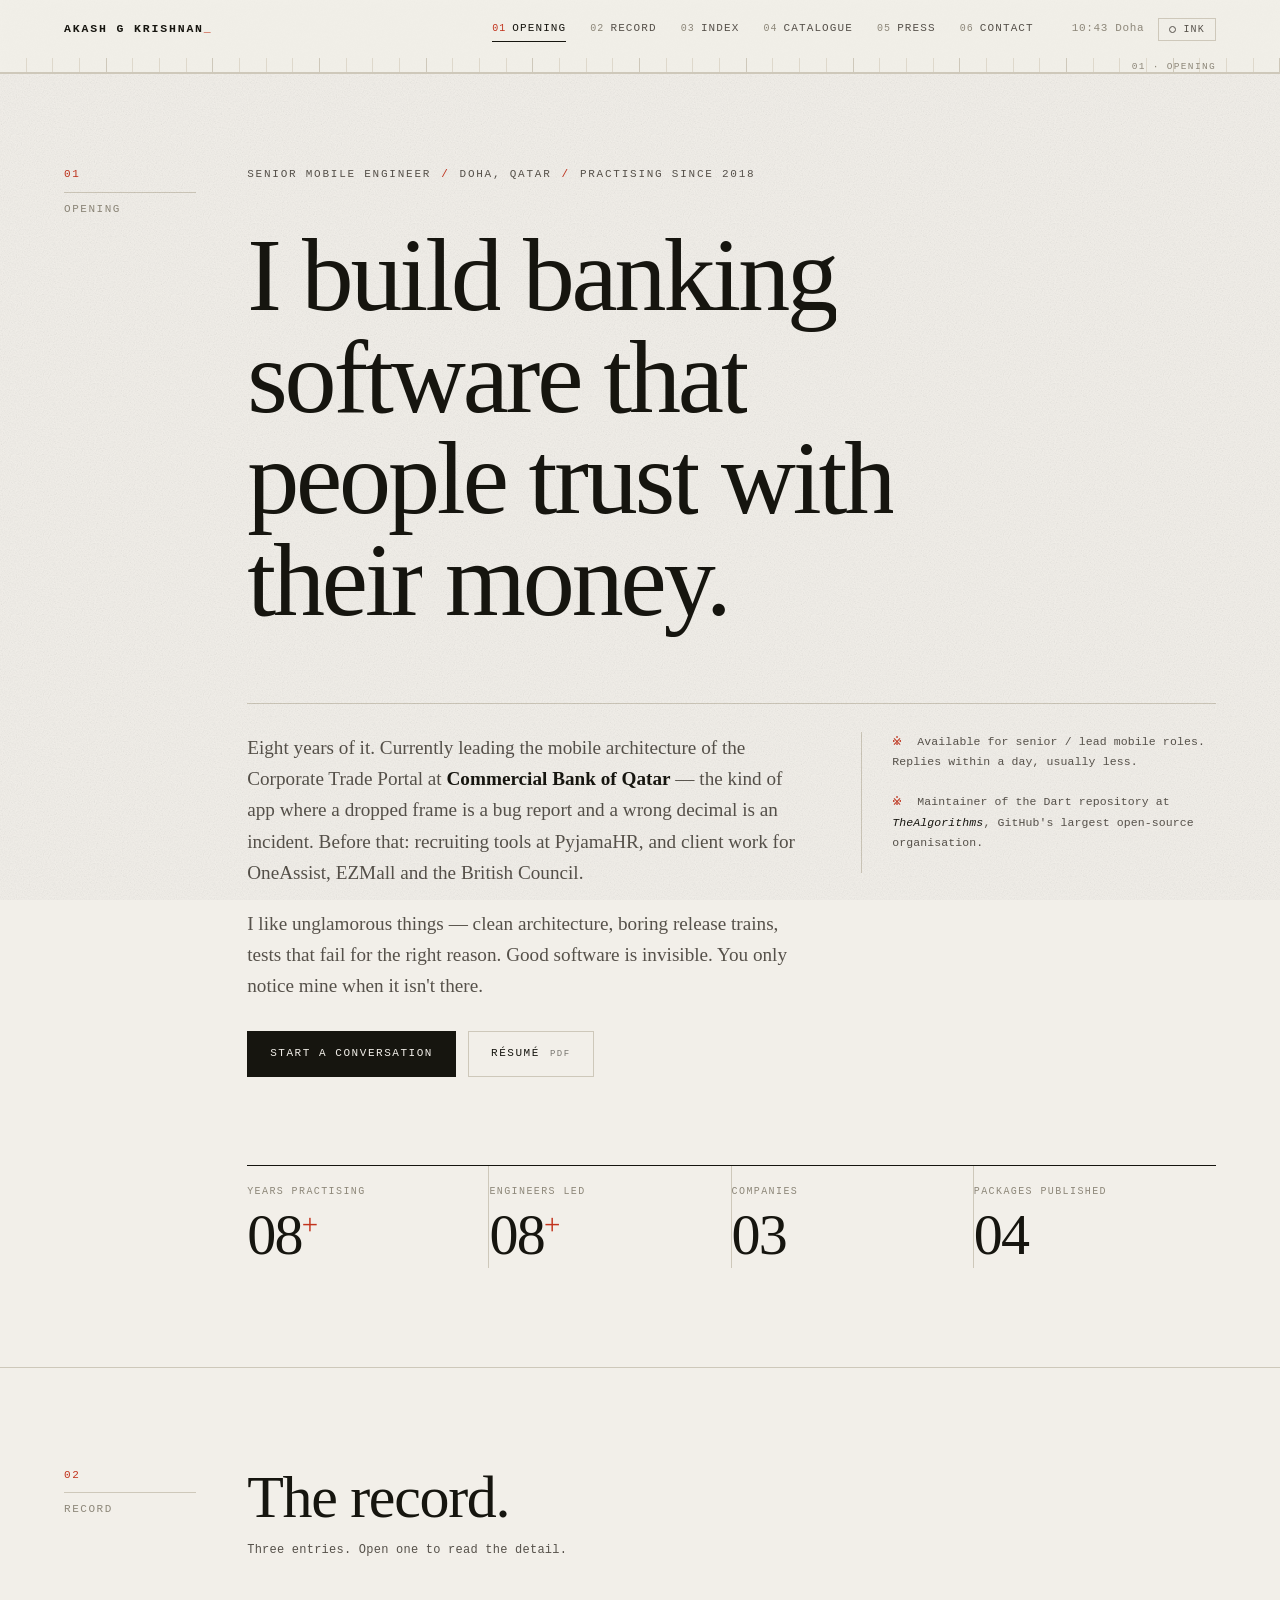
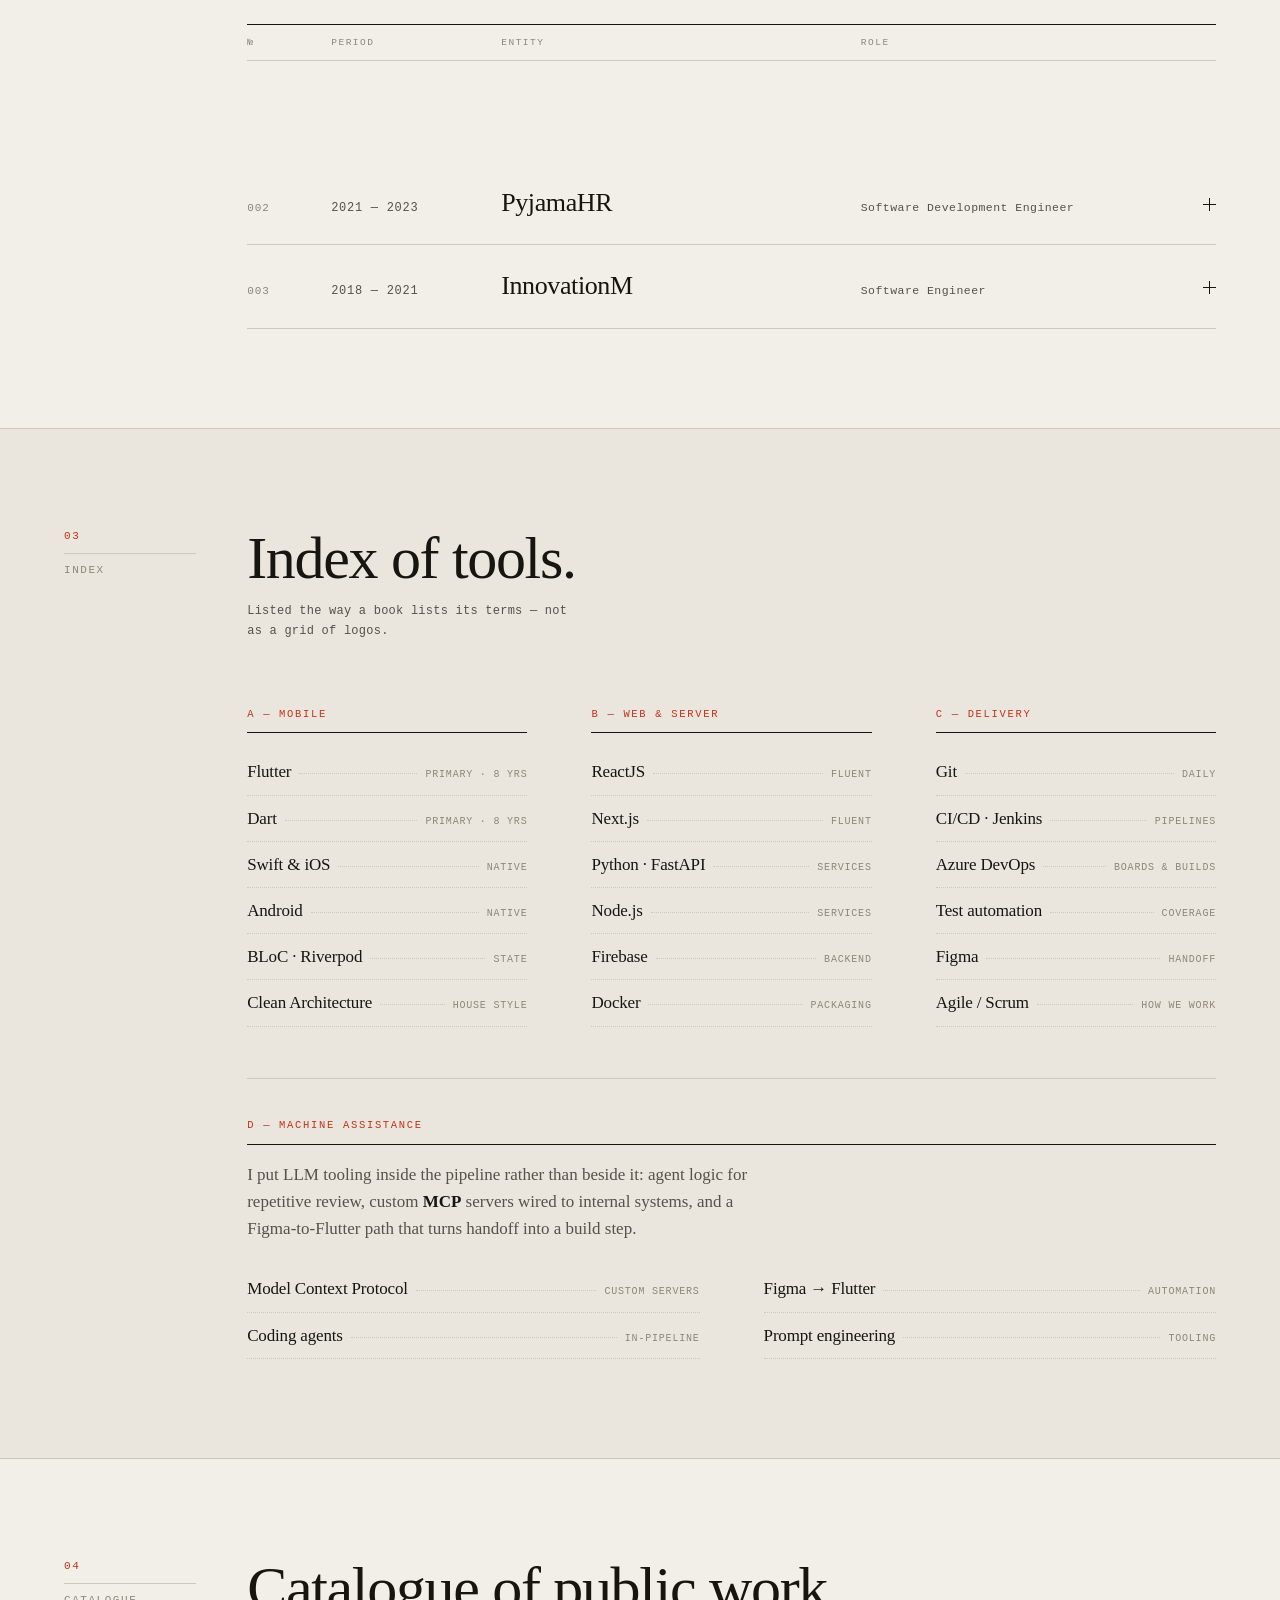
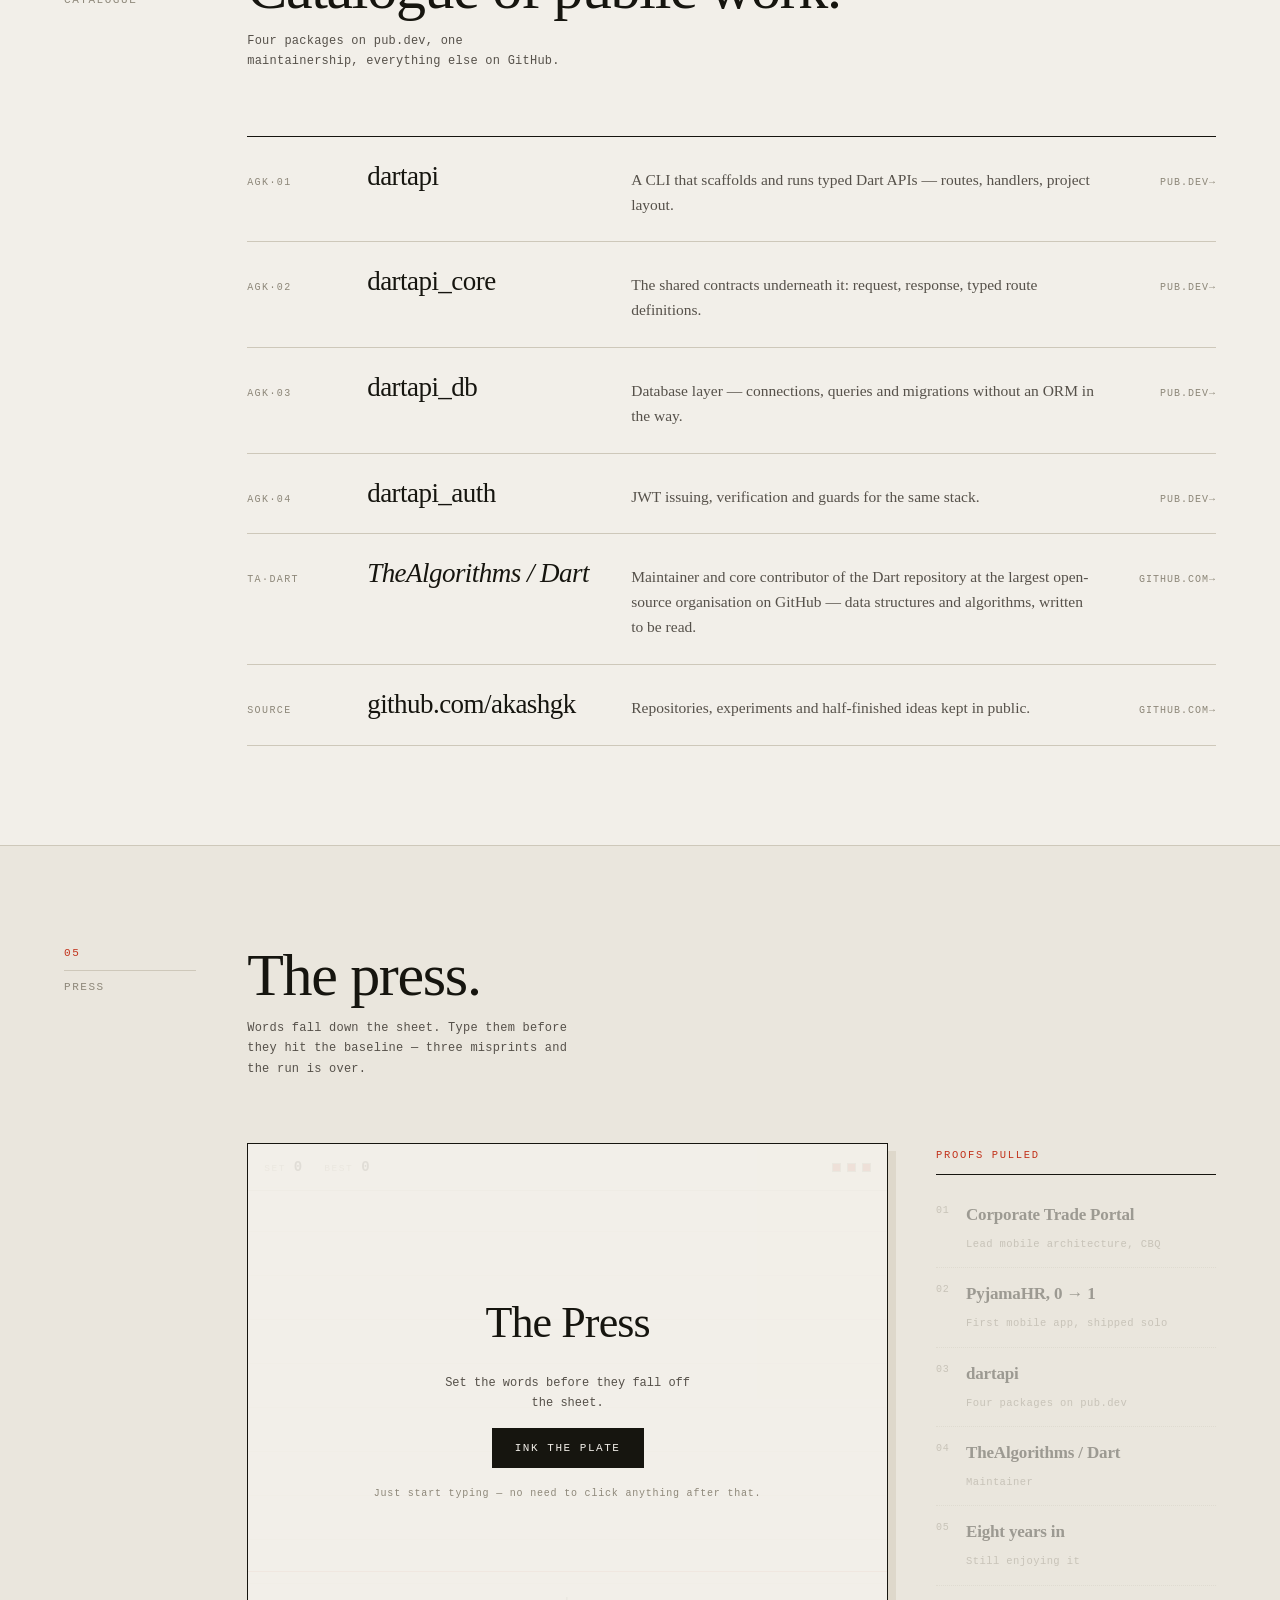
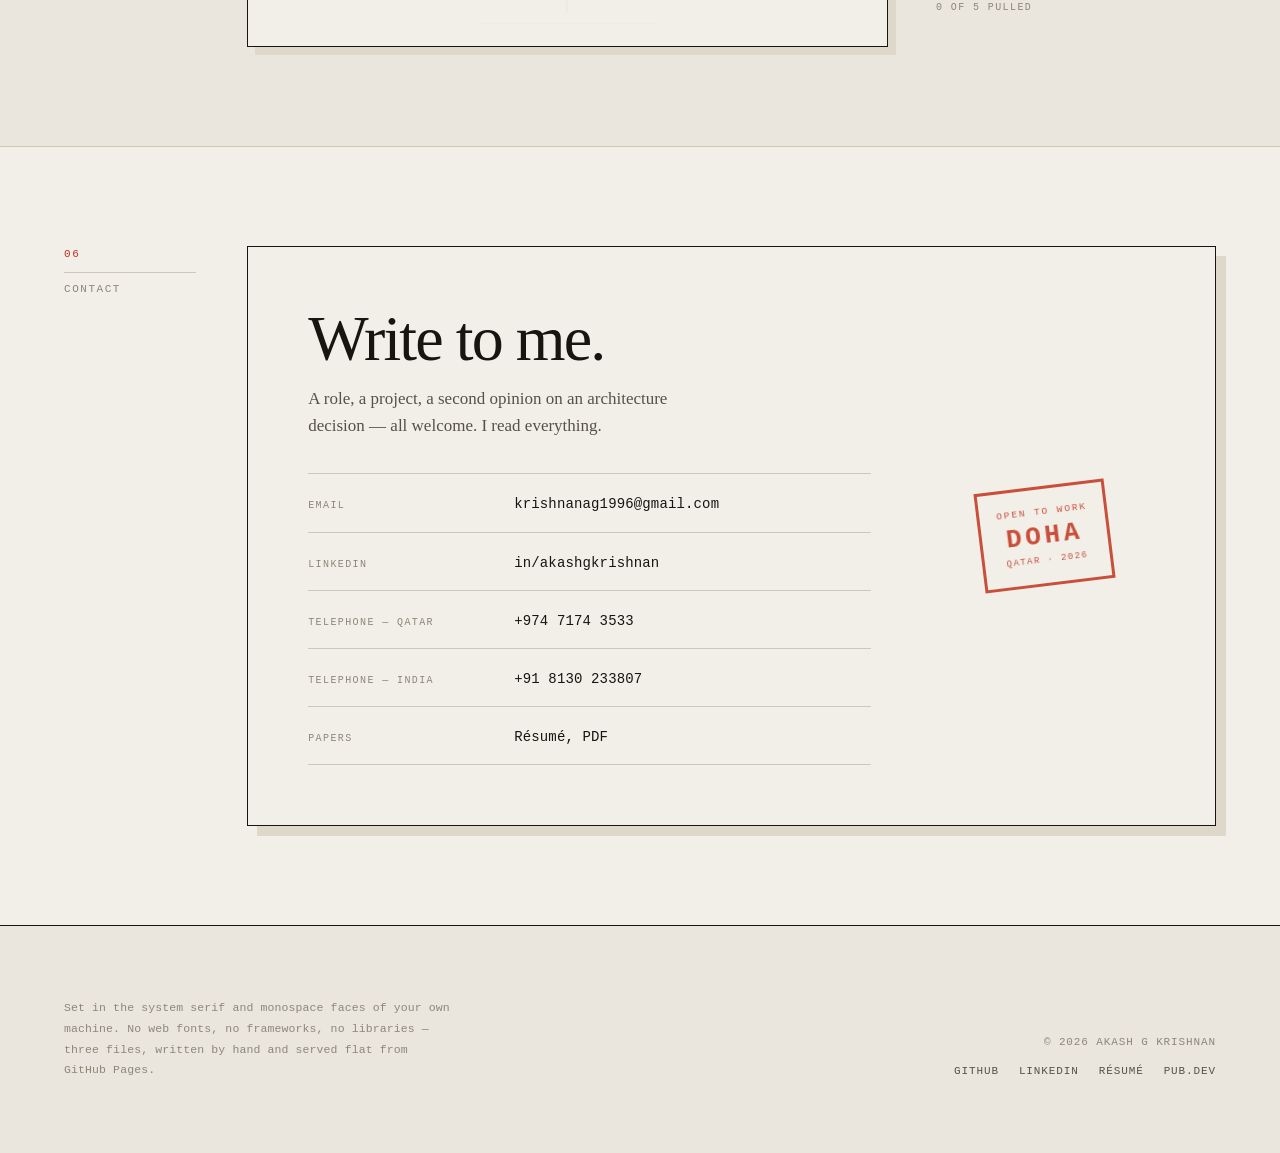
==== commit d2064033: "Redesign site into dossier portfolio Rebuilt the site around a printed dossier layout: new masthead," ====
--- a/index.html
+++ b/index.html
@@ -1,41 +1,32 @@
 <!doctype html>
-<html lang="en">
+<html lang="en" data-mode="paper">
   <head>
     <meta charset="UTF-8" />
     <meta name="viewport" content="width=device-width, initial-scale=1.0" />
     <meta
       name="description"
-      content="Akash G Krishnan - Senior Flutter Developer based in Qatar. Expert in Banking Apps, Clean Architecture, and Digital Transformation."
+      content="Akash G Krishnan — Senior Flutter engineer in Doha, Qatar. Eight years building banking and fintech apps. A working dossier: record, index, catalogue."
     />
-    <title>Akash G Krishnan | Digital Architect</title>
+    <title>Akash G Krishnan | Mobile Engineer, Doha</title>
 
     <meta property="og:type" content="profile" />
     <meta name="google-adsense-account" content="ca-pub-8383761535214883" />
     <script async src="https://pagead2.googlesyndication.com/pagead/js/adsbygoogle.js?client=ca-pub-8383761535214883"
      crossorigin="anonymous"></script>
-    <meta
-      property="og:title"
-      content="Akash G Krishnan | Senior Flutter Developer"
-    />
+    <meta property="og:title" content="Akash G Krishnan | Senior Flutter Developer" />
     <meta
       property="og:description"
-      content="Building high-performance banking applications. 8 Years Experience. Currently leading Mobile Architecture at CBQ."
+      content="Banking software that people trust with their money. Eight years, three companies, four published Dart packages."
     />
     <meta property="og:url" content="https://akashgk.com" />
-    <meta
-      property="og:image"
-      content="https://akashgk.com/images/og-banner.jpeg"
-    />
+    <meta property="og:image" content="https://akashgk.com/images/og-banner.jpeg" />
     <meta name="twitter:card" content="summary_large_image" />
-    <meta name="twitter:title" content="Akash G Krishnan | Flutter Architect" />
+    <meta name="twitter:title" content="Akash G Krishnan | Mobile Engineer" />
     <meta
       name="twitter:description"
-      content="Senior Flutter Developer based in Qatar. Specializing in secure banking apps and clean architecture."
+      content="Senior Flutter engineer in Doha. Secure banking apps, clean architecture, open source Dart tooling."
     />
-    <meta
-      name="twitter:image"
-      content="https://akashgk.com/images/og-banner.jpeg"
-    />
+    <meta name="twitter:image" content="https://akashgk.com/images/og-banner.jpeg" />
     <meta
       name="keywords"
       content="Akash G Krishnan, Flutter Developer Qatar, Senior Software Engineer Doha, Dart Expert, Commercial Bank of Qatar, FinTech Developer, Mobile App Architect"
@@ -43,976 +34,523 @@
     <meta name="author" content="Akash G Krishnan" />
     <link rel="canonical" href="https://akashgk.com" />
     <meta name="robots" content="index, follow" />
-    <meta name="theme-color" content="#07070b" />
+    <meta name="theme-color" content="#f2efe9" id="theme-color" />
 
     <link rel="stylesheet" href="styles.css" />
     <script src="script.js" defer></script>
     <noscript>
       <style>
-        .reveal {
-          opacity: 1 !important;
-          transform: none !important;
-          filter: none !important;
-        }
+        .rise, .type-line > span { opacity: 1 !important; transform: none !important; }
+        .draw { transform: none !important; }
       </style>
     </noscript>
   </head>
   <body>
-    <!-- Floating glass pill navbar -->
-    <nav class="navbar">
-      <a href="#" class="nav-logo" id="nav-logo"
-        >AGK<span class="nav-logo-dot">.</span></a
-      >
-      <div class="nav-links" id="nav-links">
-        <span class="nav-indicator" aria-hidden="true"></span>
-        <a href="#about" class="nav-link">About</a>
-        <a href="#experience" class="nav-link">Experience</a>
-        <a href="#skills" class="nav-link">Stack</a>
-        <a href="#opensource" class="nav-link">Open Source</a>
-        <a href="#playground" class="nav-link">Playground</a>
-        <a href="#contact" class="nav-link">Contact</a>
+    <div class="grain" aria-hidden="true"></div>
+    <div class="crosshair" id="crosshair" aria-hidden="true">
+      <span class="crosshair-x"></span><span class="crosshair-y"></span>
+      <span class="crosshair-read" id="crosshair-read"></span>
+    </div>
+
+    <a href="#opening" class="skip-link">Skip to content</a>
+
+    <!-- ══ Masthead: a drawing title block, not a nav bar ══ -->
+    <header class="masthead">
+      <div class="masthead-row">
+        <a href="#opening" class="mh-name">
+          Akash&nbsp;G&nbsp;Krishnan<span class="mh-caret">_</span>
+        </a>
+
+        <nav class="mh-nav" aria-label="Sections">
+          <a href="#opening"><i>01</i>Opening</a>
+          <a href="#record"><i>02</i>Record</a>
+          <a href="#index"><i>03</i>Index</a>
+          <a href="#catalogue"><i>04</i>Catalogue</a>
+          <a href="#press"><i>05</i>Press</a>
+          <a href="#contact"><i>06</i>Contact</a>
+        </nav>
+
+        <div class="mh-right">
+          <span class="mh-time" id="doha-time" title="Local time in Doha"></span>
+          <button class="mh-lights" id="lights" aria-pressed="false">
+            <span class="lights-lamp" aria-hidden="true"></span>
+            <span class="lights-label">Ink</span>
+          </button>
+          <button class="mh-index-btn" id="index-btn" aria-expanded="false" aria-controls="index-sheet">
+            Index
+          </button>
+        </div>
       </div>
-      <button
-        class="mobile-toggle"
-        aria-label="Menu"
-        aria-expanded="false"
-        aria-controls="mobile-drawer"
-      >
-        <svg
-          class="icon icon-menu"
-          width="20"
-          height="20"
-          viewBox="0 0 24 24"
-          fill="none"
-          stroke="currentColor"
-          stroke-width="1.5"
-          stroke-linecap="round"
-          stroke-linejoin="round"
-          aria-hidden="true"
-        >
-          <line x1="3" y1="9" x2="21" y2="9" />
-          <line x1="3" y1="15" x2="21" y2="15" />
-        </svg>
-        <svg
-          class="icon icon-close"
-          width="20"
-          height="20"
-          viewBox="0 0 24 24"
-          fill="none"
-          stroke="currentColor"
-          stroke-width="1.5"
-          stroke-linecap="round"
-          stroke-linejoin="round"
-          aria-hidden="true"
-        >
-          <line x1="18" y1="6" x2="6" y2="18" />
-          <line x1="6" y1="6" x2="18" y2="18" />
-        </svg>
-      </button>
-    </nav>
-
-    <!-- Mobile drawer — sibling of the navbar so position:fixed
-         always means the viewport, never the pill -->
-    <div class="mobile-drawer" id="mobile-drawer">
-      <a href="#about" class="drawer-link">About</a>
-      <a href="#experience" class="drawer-link">Experience</a>
-      <a href="#skills" class="drawer-link">Stack</a>
-      <a href="#opensource" class="drawer-link">Open Source</a>
-      <a href="#playground" class="drawer-link">Playground</a>
-      <a href="#contact" class="drawer-link">Contact</a>
+
+      <!-- measured rule: reading position as a ruler, not a gradient bar -->
+      <div class="ruler" aria-hidden="true">
+        <div class="ruler-ticks" id="ruler-ticks"></div>
+        <div class="ruler-fill" id="ruler-fill"></div>
+        <span class="ruler-read" id="ruler-read">01 · OPENING</span>
+      </div>
+    </header>
+
+    <!-- Mobile index sheet -->
+    <div class="index-sheet" id="index-sheet" hidden>
+      <a href="#opening"><i>01</i> Opening</a>
+      <a href="#record"><i>02</i> Record</a>
+      <a href="#index"><i>03</i> Index</a>
+      <a href="#catalogue"><i>04</i> Catalogue</a>
+      <a href="#press"><i>05</i> Press</a>
+      <a href="#contact"><i>06</i> Contact</a>
+      <div class="index-sheet-foot">Doha, Qatar · <span id="doha-time-2"></span></div>
     </div>
 
-    <!-- Hero — pinned scrollytelling stage -->
-    <div class="hero-stage" id="hero-stage">
-      <section class="hero">
-        <div class="hero-glow" aria-hidden="true">
-          <div class="glow-blob blob-1"></div>
-          <div class="glow-blob blob-2"></div>
-          <div class="glow-blob blob-3"></div>
-        </div>
-        <div class="hero-content">
-          <span class="hero-badge reveal">
-            <span class="badge-dot"></span>
-            Open to Opportunities
-            <span class="badge-time" id="doha-time"></span>
-          </span>
-          <p class="hero-eyebrow reveal" style="transition-delay: 60ms">
-            Akash G Krishnan — Doha, Qatar
+    <main>
+      <!-- ══ 01 OPENING ══ -->
+      <section id="opening" class="folio folio-open">
+        <div class="rail" aria-hidden="true">
+          <span class="rail-no">01</span>
+          <span class="rail-label">Opening</span>
+        </div>
+
+        <div class="folio-body">
+          <p class="kicker rise">
+            Senior Mobile Engineer<span class="sep">/</span>Doha, Qatar<span class="sep">/</span>Practising since 2018
           </p>
-          <h1 class="reveal" style="transition-delay: 140ms">
-            Engineering
-            <span class="gradient-text gradient-animate"
-              >Secure &amp; Scalable</span
-            ><br />
-            Mobile Experiences.
+
+          <h1 class="display type-line" data-type>
+            I build banking software that people trust with their money.
           </h1>
-          <p class="hero-meta reveal" style="transition-delay: 240ms">
-            <span id="typed-role"></span>
-            <span class="hero-meta-sep">·</span>
-            <span>8 Years</span>
-          </p>
-          <p class="hero-desc reveal" style="transition-delay: 320ms">
-            Currently leading mobile architecture at
-            <strong>Commercial Bank of Qatar</strong>, building high-performance
-            fintech solutions that serve millions.
-          </p>
-          <div class="hero-cta reveal" style="transition-delay: 400ms">
-            <a href="#contact" class="btn-pill">Start Collaboration</a>
-            <a href="/AKASH_G_KRISHNAN_RESUME.pdf" class="link-arrow" download
-              >Download Résumé <span class="chevron">›</span></a
-            >
+
+          <div class="open-grid">
+            <div class="open-lede">
+              <p class="lede rise">
+                Eight years of it. Currently leading the mobile architecture of the
+                Corporate Trade Portal at <strong>Commercial Bank of Qatar</strong> — the
+                kind of app where a dropped frame is a bug report and a wrong decimal is
+                an incident. Before that: recruiting tools at PyjamaHR, and client work for
+                OneAssist, EZMall and the British Council.
+              </p>
+              <p class="lede rise">
+                I like unglamorous things — clean architecture, boring release trains,
+                tests that fail for the right reason. Good software is invisible.
+                You only notice mine when it isn't there.
+              </p>
+              <div class="open-actions rise">
+                <a href="#contact" class="btn">Start a conversation</a>
+                <a href="/AKASH_G_KRISHNAN_RESUME.pdf" download class="btn btn-ghost">
+                  Résumé <span class="btn-ext">PDF</span>
+                </a>
+              </div>
+            </div>
+
+            <aside class="annot rise" aria-label="Notes">
+              <p class="annot-note">
+                <span class="annot-mark">※</span> Available for senior / lead mobile roles.
+                Replies within a day, usually less.
+              </p>
+              <p class="annot-note">
+                <span class="annot-mark">※</span> Maintainer of the Dart repository at
+                <em>TheAlgorithms</em>, GitHub's largest open-source organisation.
+              </p>
+            </aside>
           </div>
-        </div>
-        <div class="scroll-cue" aria-hidden="true">
-          <svg
-            width="18"
-            height="18"
-            viewBox="0 0 24 24"
-            fill="none"
-            stroke="currentColor"
-            stroke-width="1.5"
-            stroke-linecap="round"
-            stroke-linejoin="round"
-          >
-            <polyline points="6 9 12 15 18 9" />
-          </svg>
+
+          <!-- vitals: a measured strip, no counters-in-cards -->
+          <dl class="vitals">
+            <div class="vital rise">
+              <dt>Years practising</dt>
+              <dd><span data-count="8">0</span><i>+</i></dd>
+            </div>
+            <div class="vital rise">
+              <dt>Engineers led</dt>
+              <dd><span data-count="8">0</span><i>+</i></dd>
+            </div>
+            <div class="vital rise">
+              <dt>Companies</dt>
+              <dd><span data-count="3">0</span></dd>
+            </div>
+            <div class="vital rise">
+              <dt>Packages published</dt>
+              <dd><span data-count="4">0</span></dd>
+            </div>
+          </dl>
         </div>
       </section>
-    </div>
-
-    <!-- Marquee -->
-    <div class="marquee-strip" aria-hidden="true">
-      <div class="marquee-inner">
-        <span>Flutter</span><span class="marquee-sep">·</span> <span>Dart</span
-        ><span class="marquee-sep">·</span> <span>iOS</span
-        ><span class="marquee-sep">·</span> <span>Android</span
-        ><span class="marquee-sep">·</span> <span>React</span
-        ><span class="marquee-sep">·</span> <span>Next.js</span
-        ><span class="marquee-sep">·</span> <span>Python</span
-        ><span class="marquee-sep">·</span> <span>Firebase</span
-        ><span class="marquee-sep">·</span> <span>Clean Architecture</span
-        ><span class="marquee-sep">·</span> <span>BLoC</span
-        ><span class="marquee-sep">·</span> <span>FinTech</span
-        ><span class="marquee-sep">·</span> <span>Banking Apps</span
-        ><span class="marquee-sep">·</span> <span>Docker</span
-        ><span class="marquee-sep">·</span> <span>CI/CD</span
-        ><span class="marquee-sep">·</span>
-        <!-- duplicate for seamless loop -->
-        <span>Flutter</span><span class="marquee-sep">·</span> <span>Dart</span
-        ><span class="marquee-sep">·</span> <span>iOS</span
-        ><span class="marquee-sep">·</span> <span>Android</span
-        ><span class="marquee-sep">·</span> <span>React</span
-        ><span class="marquee-sep">·</span> <span>Next.js</span
-        ><span class="marquee-sep">·</span> <span>Python</span
-        ><span class="marquee-sep">·</span> <span>Firebase</span
-        ><span class="marquee-sep">·</span> <span>Clean Architecture</span
-        ><span class="marquee-sep">·</span> <span>BLoC</span
-        ><span class="marquee-sep">·</span> <span>FinTech</span
-        ><span class="marquee-sep">·</span> <span>Banking Apps</span
-        ><span class="marquee-sep">·</span> <span>Docker</span
-        ><span class="marquee-sep">·</span> <span>CI/CD</span
-        ><span class="marquee-sep">·</span>
-      </div>
-    </div>
-
-    <!-- Stats Bar -->
-    <div class="stats-bar">
-      <div class="container">
-        <div class="stats-grid">
-          <div class="stat-item reveal">
-            <div class="stat-number">
-              <span data-count="8">0</span><span class="suffix">+</span>
-            </div>
-            <div class="stat-label">Years Experience</div>
+
+      <!-- ══ 02 RECORD ══ -->
+      <section id="record" class="folio">
+        <div class="rail" aria-hidden="true">
+          <span class="rail-no">02</span>
+          <span class="rail-label">Record</span>
+        </div>
+
+        <div class="folio-body">
+          <header class="folio-head">
+            <h2 class="rise">The record.</h2>
+            <p class="folio-sub rise">Three entries. Open one to read the detail.</p>
+          </header>
+
+          <div class="ledger" id="ledger">
+            <div class="ledger-head" aria-hidden="true">
+              <span>№</span><span>Period</span><span>Entity</span><span>Role</span><span></span>
+            </div>
+
+            <article class="entry rise">
+              <button class="entry-row" aria-expanded="false" aria-controls="entry-1">
+                <span class="e-no">001</span>
+                <span class="e-period">2023 — <em>now</em></span>
+                <span class="e-org">Commercial Bank of Qatar<small>via Linnk Group</small></span>
+                <span class="e-role">Mobile Application Developer</span>
+                <span class="e-mark" aria-hidden="true"></span>
+              </button>
+              <div class="entry-detail" id="entry-1">
+                <div class="entry-inner">
+                  <p>
+                    End-to-end delivery of the Corporate Trade Portal alongside a
+                    cross-functional team of eight-plus engineers. Designed the Flutter and
+                    Dart architecture for high-value banking products, and led the move to
+                    Clean Architecture — cutting the technical debt that had been slowing
+                    every release.
+                  </p>
+                  <ul class="entry-tags">
+                    <li>Flutter</li><li>Dart</li><li>Clean Architecture</li>
+                    <li>BLoC</li><li>Trade Finance</li><li>Azure DevOps</li>
+                  </ul>
+                </div>
+              </div>
+            </article>
+
+            <article class="entry rise">
+              <button class="entry-row" aria-expanded="false" aria-controls="entry-2">
+                <span class="e-no">002</span>
+                <span class="e-period">2021 — 2023</span>
+                <span class="e-org">PyjamaHR</span>
+                <span class="e-role">Software Development Engineer</span>
+                <span class="e-mark" aria-hidden="true"></span>
+              </button>
+              <div class="entry-detail" id="entry-2">
+                <div class="entry-inner">
+                  <p>
+                    Built the first version of the PyjamaHR mobile app from an empty
+                    repository to store release — requirements, architecture, shipping, the
+                    lot. Wrote a React Chrome extension that let recruiters source
+                    candidates straight from job boards, and rebuilt sign-up on Google
+                    Identity Services, which visibly cut drop-off.
+                  </p>
+                  <ul class="entry-tags">
+                    <li>Flutter</li><li>ReactJS</li><li>Chrome Extensions</li>
+                    <li>Google Identity</li><li>0 → 1</li>
+                  </ul>
+                </div>
+              </div>
+            </article>
+
+            <article class="entry rise">
+              <button class="entry-row" aria-expanded="false" aria-controls="entry-3">
+                <span class="e-no">003</span>
+                <span class="e-period">2018 — 2021</span>
+                <span class="e-org">InnovationM</span>
+                <span class="e-role">Software Engineer</span>
+                <span class="e-mark" aria-hidden="true"></span>
+              </button>
+              <div class="entry-detail" id="entry-3">
+                <div class="entry-inner">
+                  <p>
+                    Client mobile work for OneAssist, EZMall and the British Council's IELTS
+                    prep app. Built an automated testing framework that raised coverage and
+                    pulled production defects down, and prototyped an audio social app on
+                    Agora and Flutter.
+                  </p>
+                  <ul class="entry-tags">
+                    <li>Android</li><li>iOS</li><li>Flutter</li>
+                    <li>Test Automation</li><li>Agora SDK</li>
+                  </ul>
+                </div>
+              </div>
+            </article>
           </div>
-          <div class="stat-item reveal" style="transition-delay: 80ms">
-            <div class="stat-number">
-              <span data-count="8">0</span><span class="suffix">+</span>
-            </div>
-            <div class="stat-label">Engineers Led</div>
+        </div>
+      </section>
+
+      <!-- ══ 03 INDEX ══ -->
+      <section id="index" class="folio folio-tint">
+        <div class="rail" aria-hidden="true">
+          <span class="rail-no">03</span>
+          <span class="rail-label">Index</span>
+        </div>
+
+        <div class="folio-body">
+          <header class="folio-head">
+            <h2 class="rise">Index of tools.</h2>
+            <p class="folio-sub rise">
+              Listed the way a book lists its terms — not as a grid of logos.
+            </p>
+          </header>
+
+          <div class="idx">
+            <section class="idx-group rise">
+              <h3>A — Mobile</h3>
+              <ul>
+                <li><span class="t">Flutter</span><i class="leader"></i><span class="n">primary · 8 yrs</span></li>
+                <li><span class="t">Dart</span><i class="leader"></i><span class="n">primary · 8 yrs</span></li>
+                <li><span class="t">Swift &amp; iOS</span><i class="leader"></i><span class="n">native</span></li>
+                <li><span class="t">Android</span><i class="leader"></i><span class="n">native</span></li>
+                <li><span class="t">BLoC · Riverpod</span><i class="leader"></i><span class="n">state</span></li>
+                <li><span class="t">Clean Architecture</span><i class="leader"></i><span class="n">house style</span></li>
+              </ul>
+            </section>
+
+            <section class="idx-group rise">
+              <h3>B — Web &amp; Server</h3>
+              <ul>
+                <li><span class="t">ReactJS</span><i class="leader"></i><span class="n">fluent</span></li>
+                <li><span class="t">Next.js</span><i class="leader"></i><span class="n">fluent</span></li>
+                <li><span class="t">Python · FastAPI</span><i class="leader"></i><span class="n">services</span></li>
+                <li><span class="t">Node.js</span><i class="leader"></i><span class="n">services</span></li>
+                <li><span class="t">Firebase</span><i class="leader"></i><span class="n">backend</span></li>
+                <li><span class="t">Docker</span><i class="leader"></i><span class="n">packaging</span></li>
+              </ul>
+            </section>
+
+            <section class="idx-group rise">
+              <h3>C — Delivery</h3>
+              <ul>
+                <li><span class="t">Git</span><i class="leader"></i><span class="n">daily</span></li>
+                <li><span class="t">CI/CD · Jenkins</span><i class="leader"></i><span class="n">pipelines</span></li>
+                <li><span class="t">Azure DevOps</span><i class="leader"></i><span class="n">boards &amp; builds</span></li>
+                <li><span class="t">Test automation</span><i class="leader"></i><span class="n">coverage</span></li>
+                <li><span class="t">Figma</span><i class="leader"></i><span class="n">handoff</span></li>
+                <li><span class="t">Agile / Scrum</span><i class="leader"></i><span class="n">how we work</span></li>
+              </ul>
+            </section>
+
+            <section class="idx-group rise idx-wide">
+              <h3>D — Machine assistance</h3>
+              <p class="idx-note">
+                I put LLM tooling inside the pipeline rather than beside it: agent logic for
+                repetitive review, custom <strong>MCP</strong> servers wired to internal
+                systems, and a Figma-to-Flutter path that turns handoff into a build step.
+              </p>
+              <ul>
+                <li><span class="t">Model Context Protocol</span><i class="leader"></i><span class="n">custom servers</span></li>
+                <li><span class="t">Coding agents</span><i class="leader"></i><span class="n">in-pipeline</span></li>
+                <li><span class="t">Figma → Flutter</span><i class="leader"></i><span class="n">automation</span></li>
+                <li><span class="t">Prompt engineering</span><i class="leader"></i><span class="n">tooling</span></li>
+              </ul>
+            </section>
           </div>
-          <div class="stat-item reveal" style="transition-delay: 160ms">
-            <div class="stat-number">
-              <span data-count="3">0</span><span class="suffix"></span>
-            </div>
-            <div class="stat-label">Companies</div>
+        </div>
+      </section>
+
+      <!-- ══ 04 CATALOGUE ══ -->
+      <section id="catalogue" class="folio">
+        <div class="rail" aria-hidden="true">
+          <span class="rail-no">04</span>
+          <span class="rail-label">Catalogue</span>
+        </div>
+
+        <div class="folio-body">
+          <header class="folio-head">
+            <h2 class="rise">Catalogue of public work.</h2>
+            <p class="folio-sub rise">
+              Four packages on pub.dev, one maintainership, everything else on GitHub.
+            </p>
+          </header>
+
+          <ul class="cat">
+            <li class="cat-item rise">
+              <a href="https://pub.dev/packages/dartapi" target="_blank" rel="noopener">
+                <span class="cat-no">AGK·01</span>
+                <span class="cat-name">dartapi</span>
+                <span class="cat-desc">A CLI that scaffolds and runs typed Dart APIs — routes, handlers, project layout.</span>
+                <span class="cat-src">pub.dev</span>
+              </a>
+            </li>
+            <li class="cat-item rise">
+              <a href="https://pub.dev/packages/dartapi_core" target="_blank" rel="noopener">
+                <span class="cat-no">AGK·02</span>
+                <span class="cat-name">dartapi_core</span>
+                <span class="cat-desc">The shared contracts underneath it: request, response, typed route definitions.</span>
+                <span class="cat-src">pub.dev</span>
+              </a>
+            </li>
+            <li class="cat-item rise">
+              <a href="https://pub.dev/packages/dartapi_db" target="_blank" rel="noopener">
+                <span class="cat-no">AGK·03</span>
+                <span class="cat-name">dartapi_db</span>
+                <span class="cat-desc">Database layer — connections, queries and migrations without an ORM in the way.</span>
+                <span class="cat-src">pub.dev</span>
+              </a>
+            </li>
+            <li class="cat-item rise">
+              <a href="https://pub.dev/packages/dartapi_auth" target="_blank" rel="noopener">
+                <span class="cat-no">AGK·04</span>
+                <span class="cat-name">dartapi_auth</span>
+                <span class="cat-desc">JWT issuing, verification and guards for the same stack.</span>
+                <span class="cat-src">pub.dev</span>
+              </a>
+            </li>
+            <li class="cat-item cat-feature rise">
+              <a href="https://github.com/TheAlgorithms/Dart" target="_blank" rel="noopener">
+                <span class="cat-no">TA·DART</span>
+                <span class="cat-name">TheAlgorithms / Dart</span>
+                <span class="cat-desc">
+                  Maintainer and core contributor of the Dart repository at the largest
+                  open-source organisation on GitHub — data structures and algorithms,
+                  written to be read.
+                </span>
+                <span class="cat-src">github.com</span>
+              </a>
+            </li>
+            <li class="cat-item rise">
+              <a href="https://github.com/akashgk" target="_blank" rel="noopener">
+                <span class="cat-no">SOURCE</span>
+                <span class="cat-name">github.com/akashgk</span>
+                <span class="cat-desc">Repositories, experiments and half-finished ideas kept in public.</span>
+                <span class="cat-src">github.com</span>
+              </a>
+            </li>
+          </ul>
+        </div>
+      </section>
+
+      <!-- ══ 05 PRESS ══ -->
+      <section id="press" class="folio folio-tint">
+        <div class="rail" aria-hidden="true">
+          <span class="rail-no">05</span>
+          <span class="rail-label">Press</span>
+        </div>
+
+        <div class="folio-body">
+          <header class="folio-head">
+            <h2 class="rise">The press.</h2>
+            <p class="folio-sub rise">
+              Words fall down the sheet. Type them before they hit the baseline —
+              three misprints and the run is over.
+            </p>
+          </header>
+
+          <div class="press rise">
+            <div class="press-sheet" id="press-sheet">
+              <div class="sheet-rules" aria-hidden="true"></div>
+              <div class="sheet-baseline" aria-hidden="true"></div>
+              <div class="sheet-field" id="sheet-field" aria-hidden="true"></div>
+
+              <div class="sheet-hud">
+                <span><i>Set</i><b id="press-score">0</b></span>
+                <span><i>Best</i><b id="press-best">0</b></span>
+                <span class="sheet-misprints" id="press-lives">
+                  <em></em><em></em><em></em>
+                </span>
+              </div>
+
+              <div class="sheet-overlay" id="press-overlay">
+                <p class="sheet-title" id="press-title">The Press</p>
+                <p class="sheet-copy" id="press-copy">
+                  Set the words before they fall off the sheet.
+                </p>
+                <button class="btn" id="press-start">Ink the plate</button>
+                <p class="sheet-hint">Just start typing — no need to click anything after that.</p>
+              </div>
+
+              <label class="sr-only" for="press-input">Type the falling words</label>
+              <input
+                id="press-input"
+                class="press-input"
+                type="text"
+                autocomplete="off"
+                autocorrect="off"
+                autocapitalize="off"
+                spellcheck="false"
+                aria-live="off"
+              />
+              <div class="press-buffer" id="press-buffer" aria-hidden="true"><span></span><i>|</i></div>
+            </div>
+
+            <aside class="press-side">
+              <h3>Proofs pulled</h3>
+              <ol class="proofs" id="proofs">
+                <li data-at="4"><b>Corporate Trade Portal</b><span>Lead mobile architecture, CBQ</span></li>
+                <li data-at="10"><b>PyjamaHR, 0 → 1</b><span>First mobile app, shipped solo</span></li>
+                <li data-at="18"><b>dartapi</b><span>Four packages on pub.dev</span></li>
+                <li data-at="28"><b>TheAlgorithms / Dart</b><span>Maintainer</span></li>
+                <li data-at="40"><b>Eight years in</b><span>Still enjoying it</span></li>
+              </ol>
+              <p class="proofs-count"><span id="proofs-count">0</span> of 5 pulled</p>
+            </aside>
           </div>
-          <div class="stat-item reveal" style="transition-delay: 240ms">
-            <div class="stat-number">
-              <span data-count="4">0</span><span class="suffix"></span>
-            </div>
-            <div class="stat-label">Open Source Packages</div>
+        </div>
+      </section>
+
+      <!-- ══ 06 CONTACT ══ -->
+      <section id="contact" class="folio">
+        <div class="rail" aria-hidden="true">
+          <span class="rail-no">06</span>
+          <span class="rail-label">Contact</span>
+        </div>
+
+        <div class="folio-body">
+          <div class="card-reply">
+            <div class="reply-main">
+              <h2 class="rise">Write to me.</h2>
+              <p class="reply-sub rise">
+                A role, a project, a second opinion on an architecture decision —
+                all welcome. I read everything.
+              </p>
+
+              <dl class="reply-fields">
+                <div class="field rise">
+                  <dt>Email</dt>
+                  <dd><a href="mailto:krishnanag1996@gmail.com">krishnanag1996@gmail.com</a></dd>
+                </div>
+                <div class="field rise">
+                  <dt>LinkedIn</dt>
+                  <dd><a href="https://www.linkedin.com/in/akashgkrishnan" target="_blank" rel="noopener">in/akashgkrishnan</a></dd>
+                </div>
+                <div class="field rise">
+                  <dt>Telephone — Qatar</dt>
+                  <dd><a href="tel:+97471743533">+974 7174 3533</a></dd>
+                </div>
+                <div class="field rise">
+                  <dt>Telephone — India</dt>
+                  <dd><a href="tel:+918130233807">+91 8130 233807</a></dd>
+                </div>
+                <div class="field rise">
+                  <dt>Papers</dt>
+                  <dd><a href="/AKASH_G_KRISHNAN_RESUME.pdf" download>Résumé, PDF</a></dd>
+                </div>
+              </dl>
+            </div>
+
+            <div class="reply-stamp rise" aria-hidden="true">
+              <div class="stamp">
+                <span class="stamp-top">Open to work</span>
+                <span class="stamp-mid">DOHA</span>
+                <span class="stamp-bot">Qatar · <span id="stamp-year"></span></span>
+              </div>
+            </div>
           </div>
         </div>
-      </div>
-    </div>
-
-    <!-- Statement — Apple-style scroll-lit paragraph -->
-    <section
-      class="statement-section"
-      id="statement"
-      aria-label="About statement"
-    >
-      <div class="container">
-        <p class="statement">
-          With over <strong>8 years</strong> of experience in software
-          development, I bridge the gap between complex backend logic and fluid
-          user interfaces. My focus is on <strong>Scalability</strong>,
-          <strong>Security</strong>, and <strong>Performance</strong>.
+      </section>
+    </main>
+
+    <!-- ══ Colophon ══ -->
+    <footer class="colophon">
+      <div class="colophon-inner">
+        <p class="colo-note">
+          Set in the system serif and monospace faces of your own machine. No web fonts, no
+          frameworks, no libraries — three files, written by hand and served flat from
+          GitHub Pages.
         </p>
-        <p class="statement">
-          I specialize in <strong>Flutter &amp; Dart</strong>, building robust
-          fintech solutions that serve millions of users. I believe great
-          software is invisible — it just works.
-        </p>
-      </div>
-    </section>
-
-    <!-- About — light section -->
-    <section id="about" class="section-light">
-      <div class="container">
-        <div class="section-header section-header-center reveal">
-          <span class="eyebrow">About</span>
-          <h2>Engineering pixel-perfect experiences.</h2>
-        </div>
-        <div class="facts-card card reveal" style="transition-delay: 120ms">
-          <div class="fact-row">
-            <span class="fact-label">Current Role</span>
-            <span class="fact-value">Senior Flutter Developer</span>
-            <span class="fact-sub">Commercial Bank of Qatar</span>
-          </div>
-          <div class="fact-row">
-            <span class="fact-label">Location</span>
-            <span class="fact-value">Doha, Qatar 🇶🇦</span>
-          </div>
-          <div class="fact-row">
-            <span class="fact-label">Nationality</span>
-            <span class="fact-value">Indian 🇮🇳</span>
-          </div>
-          <div class="fact-row">
-            <span class="fact-label">Education</span>
-            <span class="fact-value">B.Tech in Computer Science</span>
-          </div>
-          <div class="fact-row">
-            <span class="fact-label">Status</span>
-            <span class="fact-value fact-status">
-              <span class="status-dot"></span>
-              Open to Opportunities
-            </span>
-          </div>
-        </div>
-      </div>
-    </section>
-
-    <!-- Experience — dark section, sticky stacking deck -->
-    <section id="experience">
-      <div class="container">
-        <div class="section-header reveal">
-          <span class="eyebrow">Experience</span>
-          <h2>Professional journey.</h2>
-        </div>
-        <div class="xp-stack" id="xp-stack">
-          <article class="xp-card card reveal">
-            <div class="xp-top">
-              <span class="xp-date">Jun 2023 — Present</span>
-              <span class="xp-chip">Current</span>
-            </div>
-            <h3>Mobile Application Developer</h3>
-            <p class="xp-company">
-              Commercial Bank of Qatar
-              <span class="xp-via">(via Linnk Group)</span>
-            </p>
-            <p class="xp-desc">
-              End-to-end delivery of the Corporate Trade Portal (CTP), working
-              with a cross-functional team of 8+ developers. Designed scalable
-              Fintech solutions using Flutter and Dart for high-value banking
-              products. Spearheaded transition to Clean Architecture, improving
-              code maintainability and reducing technical debt.
-            </p>
-          </article>
-
-          <article class="xp-card card reveal">
-            <div class="xp-top">
-              <span class="xp-date">Feb 2021 — Jun 2023</span>
-            </div>
-            <h3>Software Development Engineer</h3>
-            <p class="xp-company">PyjamaHR</p>
-            <p class="xp-desc">
-              Engineered the first version of the PyjamaHR mobile app from
-              scratch, handling the full lifecycle from requirements to Store
-              release. Developed a ReactJS Chrome Extension that increased
-              recruiter productivity by enabling direct sourcing from multiple
-              job boards. Optimized sign-up workflows using Google Identity
-              Service, significantly reducing user dropout rates.
-            </p>
-          </article>
-
-          <article class="xp-card card reveal">
-            <div class="xp-top">
-              <span class="xp-date">Sep 2018 — Jan 2021</span>
-            </div>
-            <h3>Software Engineer</h3>
-            <p class="xp-company">InnovationM</p>
-            <p class="xp-desc">
-              Delivered high-impact mobile solutions for clients including
-              OneAssist, EZMall, and British Council (IELTS Prep). Built an
-              automated testing framework that increased code coverage and
-              reduced production defect rates. Developed a Proof of Concept
-              (POC) for an audio social media app using Agora SDK and Flutter.
-            </p>
-          </article>
-        </div>
-      </div>
-    </section>
-
-    <!-- Skills — light section, Apple-style bento -->
-    <section id="skills" class="section-light">
-      <div class="container">
-        <div class="section-header reveal">
-          <span class="eyebrow">Stack</span>
-          <h2>Tools of the trade.</h2>
-        </div>
-        <div class="bento-grid">
-          <!-- Flutter — featured (dark card on light, Apple bento style) -->
-          <div class="bento-cell bento-featured card reveal">
-            <span class="bento-label">Primary Stack</span>
-            <h3 class="gradient-text gradient-animate">Flutter &amp; Dart</h3>
-            <p>
-              Building pixel-perfect, high-performance cross-platform apps with
-              clean architecture and state management patterns.
-            </p>
-            <div class="bento-tags">
-              <span class="bento-tag">Flutter</span>
-              <span class="bento-tag">Dart</span>
-              <span class="bento-tag">BLoC</span>
-              <span class="bento-tag">Riverpod</span>
-              <span class="bento-tag">Clean Architecture</span>
-            </div>
-          </div>
-
-          <!-- Mobile Native -->
-          <div class="bento-cell card reveal" style="transition-delay: 80ms">
-            <span class="bento-label">Mobile Native</span>
-            <h3>iOS &amp; Android</h3>
-            <div class="bento-tags">
-              <span class="bento-tag">Swift</span>
-              <span class="bento-tag">iOS</span>
-              <span class="bento-tag">Android</span>
-              <span class="bento-tag">Xcode</span>
-            </div>
-          </div>
-
-          <!-- Web -->
-          <div class="bento-cell card reveal" style="transition-delay: 120ms">
-            <span class="bento-label">Web Frontend</span>
-            <h3>React &amp; Next</h3>
-            <div class="bento-tags">
-              <span class="bento-tag">ReactJS</span>
-              <span class="bento-tag">NextJS</span>
-              <span class="bento-tag">JavaScript</span>
-              <span class="bento-tag">Webpack</span>
-            </div>
-          </div>
-
-          <!-- Backend -->
-          <div class="bento-cell card reveal" style="transition-delay: 160ms">
-            <span class="bento-label">Backend &amp; Cloud</span>
-            <h3>Server-side</h3>
-            <div class="bento-tags">
-              <span class="bento-tag">Python</span>
-              <span class="bento-tag">FastAPI</span>
-              <span class="bento-tag">Node.js</span>
-              <span class="bento-tag">Firebase</span>
-              <span class="bento-tag">Docker</span>
-            </div>
-          </div>
-
-          <!-- DevOps -->
-          <div class="bento-cell card reveal" style="transition-delay: 200ms">
-            <span class="bento-label">DevOps &amp; Tools</span>
-            <h3>Infrastructure</h3>
-            <div class="bento-tags">
-              <span class="bento-tag">Git</span>
-              <span class="bento-tag">CI/CD</span>
-              <span class="bento-tag">Jenkins</span>
-              <span class="bento-tag">Azure DevOps</span>
-              <span class="bento-tag">Jira</span>
-              <span class="bento-tag">Figma</span>
-              <span class="bento-tag">Agile/Scrum</span>
-            </div>
-          </div>
-
-          <!-- AI Productivity & LLM Tooling -->
-          <div
-            class="bento-cell bento-full card reveal"
-            style="transition-delay: 240ms"
-          >
-            <span class="bento-label">AI Productivity &amp; Workflows</span>
-            <h3>AI-Augmented Engineering</h3>
-            <p>
-              Pioneering the integration of LLM tooling and AI code assistance
-              inside automated development pipelines, including specialized
-              agent logic, custom MCP servers, and Figma-to-code compiler
-              environments.
-            </p>
-            <div class="bento-tags">
-              <span class="bento-tag">AI Code Assistants (Cursor/Copilot)</span>
-              <span class="bento-tag">LLM Orchestration (Antigravity)</span>
-              <span class="bento-tag">Model Context Protocol (MCP)</span>
-              <span class="bento-tag">Figma-to-Flutter Automation</span>
-              <span class="bento-tag">Prompt Engineering</span>
-            </div>
-          </div>
-        </div>
-      </div>
-    </section>
-
-    <!-- Open Source — dark section -->
-    <section id="opensource">
-      <div class="container">
-        <div class="section-header reveal">
-          <span class="eyebrow">Open Source</span>
-          <h2>Building in public.</h2>
-        </div>
-        <div class="os-layout">
-          <div class="os-left-col">
-            <a
-              href="https://github.com/akashgk"
-              target="_blank"
-              class="os-card card reveal"
-            >
-              <div class="os-card-header">
-                <svg
-                  class="icon os-card-icon"
-                  width="28"
-                  height="28"
-                  viewBox="0 0 24 24"
-                  fill="none"
-                  stroke="currentColor"
-                  stroke-width="1.8"
-                  stroke-linecap="round"
-                  stroke-linejoin="round"
-                  aria-hidden="true"
-                >
-                  <path
-                    d="M9 19c-5 1.5-5-2.5-7-3m14 6v-3.87a3.37 3.37 0 0 0-.94-2.61c3.14-.35 6.44-1.54 6.44-7A5.44 5.44 0 0 0 20 4.77 5.07 5.07 0 0 0 19.91 1S18.73.65 16 2.48a13.38 13.38 0 0 0-7 0C6.27.65 5.09 1 5.09 1A5.07 5.07 0 0 0 5 4.77a5.44 5.44 0 0 0-1.5 3.78c0 5.42 3.3 6.61 6.44 7A3.37 3.37 0 0 0 9 18.13V22"
-                  />
-                </svg>
-                <h3>akashgk</h3>
-              </div>
-              <p>
-                Browse my repositories, experiments, and open source
-                contributions on GitHub.
-              </p>
-              <span class="link-arrow"
-                >View Profile <span class="chevron">›</span></span
-              >
-            </a>
-
-            <div class="os-card card reveal" style="transition-delay: 60ms">
-              <div class="os-card-header">
-                <svg
-                  class="icon os-card-icon"
-                  width="28"
-                  height="28"
-                  viewBox="0 0 24 24"
-                  fill="none"
-                  stroke="currentColor"
-                  stroke-width="1.8"
-                  stroke-linecap="round"
-                  stroke-linejoin="round"
-                  aria-hidden="true"
-                >
-                  <line x1="6" y1="3" x2="6" y2="15" />
-                  <circle cx="18" cy="6" r="3" />
-                  <circle cx="6" cy="18" r="3" />
-                  <path d="M18 9a9 9 0 0 1-9 9" />
-                </svg>
-                <h3>The Algorithms</h3>
-              </div>
-              <span class="os-badge">Maintainer &amp; Contributor</span>
-              <p>
-                Core contributor and maintainer of the Dart repository for the
-                largest open-source organization on GitHub dedicated to
-                explaining data structures and algorithm implementations.
-              </p>
-              <a
-                href="https://github.com/TheAlgorithms/Dart"
-                target="_blank"
-                class="link-arrow"
-              >
-                Explore Repository <span class="chevron">›</span>
-              </a>
-            </div>
-          </div>
-
-          <div class="reveal" style="transition-delay: 120ms">
-            <div class="os-packages-header">
-              <h3>Published Packages</h3>
-              <a
-                href="https://pub.dev/publishers/akashgk.com/packages"
-                target="_blank"
-                class="link-arrow"
-                >pub.dev <span class="chevron">›</span></a
-              >
-            </div>
-            <div class="pkg-grid">
-              <a
-                href="https://pub.dev/packages/dartapi"
-                target="_blank"
-                class="pkg-card card reveal"
-              >
-                <span class="pkg-name">dartapi</span>
-                <span class="pkg-desc">Dart API CLI</span>
-              </a>
-              <a
-                href="https://pub.dev/packages/dartapi_db"
-                target="_blank"
-                class="pkg-card card reveal"
-                style="transition-delay: 60ms"
-              >
-                <span class="pkg-name">dartapi_db</span>
-                <span class="pkg-desc">Database Layer</span>
-              </a>
-              <a
-                href="https://pub.dev/packages/dartapi_auth"
-                target="_blank"
-                class="pkg-card card reveal"
-                style="transition-delay: 120ms"
-              >
-                <span class="pkg-name">dartapi_auth</span>
-                <span class="pkg-desc">Auth Utilities</span>
-              </a>
-              <a
-                href="https://pub.dev/packages/dartapi_core"
-                target="_blank"
-                class="pkg-card card reveal"
-                style="transition-delay: 180ms"
-              >
-                <span class="pkg-name">dartapi_core</span>
-                <span class="pkg-desc">Core Logic</span>
-              </a>
-            </div>
-          </div>
-        </div>
-      </div>
-    </section>
-
-    <!-- Playground (Arcade) — dark section -->
-    <section id="playground">
-      <div class="container">
-        <div class="section-header section-header-center reveal">
-          <span class="eyebrow">Arcade</span>
-          <h2>Dynamic Island Bounce.</h2>
-        </div>
-
-        <p class="playground-desc reveal">
-          An interactive, Apple-inspired experience. Bounce the notification
-          ball off the Dynamic Island to trigger animations, unlock career
-          milestones, and catch falling skills!
-        </p>
-
-        <div class="game-wrapper reveal" style="transition-delay: 100ms">
-          <!-- iOS-style Game Console — rises & un-tilts into view -->
-          <div class="device-scene" id="device-scene">
-            <div class="iphone-device" id="iphone-device">
-              <div class="iphone-bezel">
-                <div class="iphone-screen">
-                  <!-- Status Bar -->
-                  <div class="iphone-status-bar">
-                    <span
-                      class="status-time"
-                      title="Always 9:41 — like every Apple keynote."
-                      >9:41</span
-                    >
-                    <div class="status-icons">
-                      <svg
-                        class="icon"
-                        width="12"
-                        height="12"
-                        viewBox="0 0 24 24"
-                        fill="none"
-                        stroke="currentColor"
-                        stroke-width="2"
-                        stroke-linecap="round"
-                        stroke-linejoin="round"
-                        aria-hidden="true"
-                      >
-                        <path d="M5 12.55a11 11 0 0 1 14.08 0" />
-                        <path d="M1.42 9a16 16 0 0 1 21.16 0" />
-                        <path d="M8.53 16.11a6 6 0 0 1 6.95 0" />
-                        <line x1="12" y1="20" x2="12.01" y2="20" />
-                      </svg>
-                      <svg
-                        class="icon"
-                        width="14"
-                        height="14"
-                        viewBox="0 0 24 24"
-                        fill="none"
-                        stroke="currentColor"
-                        stroke-width="2"
-                        stroke-linecap="round"
-                        stroke-linejoin="round"
-                        aria-hidden="true"
-                        style="transform: rotate(90deg) scaleX(-1)"
-                      >
-                        <rect
-                          x="1"
-                          y="6"
-                          width="18"
-                          height="12"
-                          rx="2"
-                          ry="2"
-                        />
-                        <line x1="23" y1="13" x2="23" y2="11" />
-                      </svg>
-                    </div>
-                  </div>
-
-                  <!-- Dynamic Island Capsule (morphs dynamically) -->
-                  <div class="dynamic-island" id="game-island">
-                    <div class="island-capsule">
-                      <span class="island-dot"></span>
-                      <span class="island-camera"></span>
-                    </div>
-                    <!-- Morphing notification contents -->
-                    <div class="island-notification" id="island-notif">
-                      <div class="notif-header">
-                        <div class="notif-icon-wrap" id="notif-icon-wrap">
-                          <svg
-                            class="icon"
-                            width="14"
-                            height="14"
-                            viewBox="0 0 24 24"
-                            fill="none"
-                            stroke="currentColor"
-                            stroke-width="2.5"
-                            stroke-linecap="round"
-                            stroke-linejoin="round"
-                            aria-hidden="true"
-                          >
-                            <rect
-                              x="2"
-                              y="7"
-                              width="20"
-                              height="14"
-                              rx="2"
-                              ry="2"
-                            />
-                            <path
-                              d="M16 21V5a2 2 0 0 0-2-2h-4a2 2 0 0 0-2 2v16"
-                            />
-                          </svg>
-                        </div>
-                        <div class="notif-title-wrap">
-                          <h4 id="notif-title">System Alert</h4>
-                          <p id="notif-subtitle">Dynamic Island Active</p>
-                        </div>
-                      </div>
-                      <div class="notif-badge" id="notif-badge">Flutter</div>
-                    </div>
-                  </div>
-
-                  <!-- Game Canvas -->
-                  <canvas id="game-canvas"></canvas>
-
-                  <!-- HUD Info Overlay -->
-                  <div class="game-hud">
-                    <div class="hud-item">
-                      <span class="hud-label">SCORE</span>
-                      <span class="hud-value" id="game-score">0</span>
-                    </div>
-                    <div class="hud-lives" id="game-lives">
-                      <span class="live-dot"></span>
-                      <span class="live-dot"></span>
-                      <span class="live-dot"></span>
-                    </div>
-                    <div class="hud-item text-right">
-                      <span class="hud-label">BEST</span>
-                      <span class="hud-value" id="game-highscore">0</span>
-                    </div>
-                  </div>
-
-                  <!-- Start / Game Over Overlays -->
-                  <div class="game-overlay active" id="game-overlay">
-                    <div class="overlay-content">
-                      <h3 id="overlay-title">DYNAMIC BOUNCE</h3>
-                      <p id="overlay-desc">
-                        Bounce the ball to compile code and reveal career
-                        achievements.
-                      </p>
-                      <button class="btn-pill" id="start-btn">
-                        Start Compilation
-                      </button>
-                    </div>
-                  </div>
-
-                  <!-- iOS Home Indicator -->
-                  <div class="iphone-home-indicator"></div>
-                </div>
-              </div>
-              <!-- Interactive Shadows & Reflections -->
-              <div class="iphone-glare"></div>
-            </div>
-          </div>
-
-          <!-- Game Controls & Achievements List -->
-          <div class="game-info-sidebar">
-            <div class="info-card card">
-              <h3>Arcade Console</h3>
-              <p>
-                Control the paddle to keep the ball in play. Hit the Dynamic
-                Island to display achievements.
-              </p>
-
-              <div class="control-hints">
-                <div class="control-hint">
-                  <span class="hint-key">Mouse</span> Move horizontally
-                </div>
-                <div class="control-hint">
-                  <span class="hint-key">Touch</span> Drag anywhere on screen
-                </div>
-                <div class="control-hint">
-                  <span class="hint-key">Keys</span> Left &amp; Right arrows
-                </div>
-              </div>
-
-              <!-- Audio & Mute Toggle -->
-              <div class="game-controls-row">
-                <button
-                  class="btn-game-toggle"
-                  id="sound-btn"
-                  title="Toggle Sound"
-                >
-                  <svg
-                    class="icon"
-                    width="12"
-                    height="12"
-                    viewBox="0 0 24 24"
-                    fill="none"
-                    stroke="currentColor"
-                    stroke-width="2"
-                    stroke-linecap="round"
-                    stroke-linejoin="round"
-                    aria-hidden="true"
-                    id="sound-icon"
-                  >
-                    <polygon points="11 5 6 9 2 9 2 15 6 15 11 19 11 5" />
-                    <path
-                      d="M19.07 4.93a10 10 0 0 1 0 14.14M15.54 8.46a5 5 0 0 1 0 7.07"
-                    />
-                  </svg>
-                  <span>Sound FX On</span>
-                </button>
-              </div>
-            </div>
-
-            <div class="info-card card">
-              <h3>Milestones Discovered</h3>
-              <div class="milestones-list">
-                <div class="milestone-item-check locked" id="ms-cbq">
-                  <span class="ms-dot"></span>
-                  <div class="ms-details">
-                    <h4>CBQ Corporate Portal</h4>
-                    <p>Lead Mobile Architect (6+ Devs)</p>
-                  </div>
-                </div>
-                <div class="milestone-item-check locked" id="ms-pyjama">
-                  <span class="ms-dot"></span>
-                  <div class="ms-details">
-                    <h4>PyjamaHR App</h4>
-                    <p>Built Flutter app from scratch</p>
-                  </div>
-                </div>
-                <div class="milestone-item-check locked" id="ms-packages">
-                  <span class="ms-dot"></span>
-                  <div class="ms-details">
-                    <h4>Open Source Packages</h4>
-                    <p>dartapi CLI &amp; core databases</p>
-                  </div>
-                </div>
-                <div class="milestone-item-check locked" id="ms-qatar">
-                  <span class="ms-dot"></span>
-                  <div class="ms-details">
-                    <h4>Fintech Architect</h4>
-                    <p>Secure clean code in Qatar</p>
-                  </div>
-                </div>
-                <div class="milestone-item-check locked" id="ms-developer">
-                  <span class="ms-dot"></span>
-                  <div class="ms-details">
-                    <h4>Mobile Expert Stack</h4>
-                    <p>Flutter, Swift, Dart, BLoC</p>
-                  </div>
-                </div>
-              </div>
-              <div class="discovery-tracker">
-                Unlocked: <span id="unlocked-count">0</span>/5
-              </div>
-            </div>
-          </div>
-        </div>
-      </div>
-    </section>
-
-    <!-- Contact — light section -->
-    <section id="contact" class="section-light">
-      <div class="container">
-        <div class="contact-wrapper">
-          <div class="section-header section-header-center reveal">
-            <span class="eyebrow">Contact</span>
-            <h2>Let's build something.</h2>
-          </div>
-          <p class="contact-sub reveal">
-            Whether you have a project, an idea, or just want to connect —<br />
-            my inbox is always open.
-          </p>
-          <div class="contact-links reveal" style="transition-delay: 100ms">
-            <a
-              href="mailto:krishnanag1996@gmail.com"
-              class="contact-link card reveal"
-            >
-              <span class="contact-link-icon">
-                <svg
-                  class="icon"
-                  width="22"
-                  height="22"
-                  viewBox="0 0 24 24"
-                  fill="none"
-                  stroke="currentColor"
-                  stroke-width="1.8"
-                  stroke-linecap="round"
-                  stroke-linejoin="round"
-                  aria-hidden="true"
-                >
-                  <path
-                    d="M4 4h16c1.1 0 2 .9 2 2v12c0 1.1-.9 2-2 2H4c-1.1 0-2-.9-2-2V6c0-1.1.9-2 2-2z"
-                  />
-                  <polyline points="22,6 12,13 2,6" />
-                </svg>
-              </span>
-              <span class="contact-link-text">
-                <h4>Email</h4>
-                <span>krishnanag1996@gmail.com</span>
-              </span>
-            </a>
-            <a
-              href="https://www.linkedin.com/in/akashgkrishnan"
-              target="_blank"
-              class="contact-link card reveal"
-              style="transition-delay: 70ms"
-            >
-              <span class="contact-link-icon">
-                <svg
-                  class="icon"
-                  width="22"
-                  height="22"
-                  viewBox="0 0 24 24"
-                  fill="none"
-                  stroke="currentColor"
-                  stroke-width="1.8"
-                  stroke-linecap="round"
-                  stroke-linejoin="round"
-                  aria-hidden="true"
-                >
-                  <path
-                    d="M16 8a6 6 0 0 1 6 6v7h-4v-7a2 2 0 0 0-2-2 2 2 0 0 0-2 2v7h-4v-7a6 6 0 0 1 6-6z"
-                  />
-                  <rect x="2" y="9" width="4" height="12" />
-                  <circle cx="4" cy="4" r="2" />
-                </svg>
-              </span>
-              <span class="contact-link-text">
-                <h4>LinkedIn</h4>
-                <span>akashgkrishnan</span>
-              </span>
-            </a>
-            <a
-              href="tel:+97471743533"
-              class="contact-link card reveal"
-              style="transition-delay: 140ms"
-            >
-              <span class="contact-link-icon">
-                <svg
-                  class="icon"
-                  width="22"
-                  height="22"
-                  viewBox="0 0 24 24"
-                  fill="none"
-                  stroke="currentColor"
-                  stroke-width="1.8"
-                  stroke-linecap="round"
-                  stroke-linejoin="round"
-                  aria-hidden="true"
-                >
-                  <path
-                    d="M22 16.92v3a2 2 0 0 1-2.18 2 19.79 19.79 0 0 1-8.63-3.07 19.5 19.5 0 0 1-6-6 19.79 19.79 0 0 1-3.07-8.67A2 2 0 0 1 4.11 2h3a2 2 0 0 1 2 1.72 12.84 12.84 0 0 0 .7 2.81 2 2 0 0 1-.45 2.11L8.09 9.91a16 16 0 0 0 6 6l1.27-1.27a2 2 0 0 1 2.11-.45 12.84 12.84 0 0 0 2.81.7A2 2 0 0 1 22 16.92z"
-                  />
-                </svg>
-              </span>
-              <span class="contact-link-text">
-                <h4>Qatar</h4>
-                <span>+974 7174 3533</span>
-              </span>
-            </a>
-            <a
-              href="tel:+918130233807"
-              class="contact-link card reveal"
-              style="transition-delay: 210ms"
-            >
-              <span class="contact-link-icon">
-                <svg
-                  class="icon"
-                  width="22"
-                  height="22"
-                  viewBox="0 0 24 24"
-                  fill="none"
-                  stroke="currentColor"
-                  stroke-width="1.8"
-                  stroke-linecap="round"
-                  stroke-linejoin="round"
-                  aria-hidden="true"
-                >
-                  <path
-                    d="M22 16.92v3a2 2 0 0 1-2.18 2 19.79 19.79 0 0 1-8.63-3.07 19.5 19.5 0 0 1-6-6 19.79 19.79 0 0 1-3.07-8.67A2 2 0 0 1 4.11 2h3a2 2 0 0 1 2 1.72 12.84 12.84 0 0 0 .7 2.81 2 2 0 0 1-.45 2.11L8.09 9.91a16 16 0 0 0 6 6l1.27-1.27a2 2 0 0 1 2.11-.45 12.84 12.84 0 0 0 2.81.7A2 2 0 0 1 22 16.92z"
-                  />
-                </svg>
-              </span>
-              <span class="contact-link-text">
-                <h4>India</h4>
-                <span>+91 8130 233807</span>
-              </span>
-            </a>
-          </div>
-        </div>
-      </div>
-    </section>
-
-    <!-- Footer — Apple-style light gray -->
-    <footer class="footer">
-      <div class="container footer-inner">
-        <p>&copy; <span id="year"></span> Akash G Krishnan. Built with care.</p>
-        <div class="footer-links">
-          <a
-            href="https://github.com/akashgk"
-            target="_blank"
-            class="footer-link"
-            >GitHub</a
-          >
-          <a
-            href="https://www.linkedin.com/in/akashgkrishnan"
-            target="_blank"
-            class="footer-link"
-            >LinkedIn</a
-          >
-          <a href="/AKASH_G_KRISHNAN_RESUME.pdf" download class="footer-link"
-            >Resume</a
-          >
+        <div class="colo-meta">
+          <span>&copy; <span id="year"></span> Akash G Krishnan</span>
+          <nav>
+            <a href="https://github.com/akashgk" target="_blank" rel="noopener">GitHub</a>
+            <a href="https://www.linkedin.com/in/akashgkrishnan" target="_blank" rel="noopener">LinkedIn</a>
+            <a href="/AKASH_G_KRISHNAN_RESUME.pdf" download>Résumé</a>
+            <a href="https://pub.dev/publishers/akashgk.com/packages" target="_blank" rel="noopener">pub.dev</a>
+          </nav>
         </div>
       </div>
     </footer>
 
-    <!-- Defer Analytics -->
     <script>
       setTimeout(() => {
         const s = document.createElement("script");
@@ -1020,9 +558,7 @@
         s.async = true;
         document.body.appendChild(s);
         window.dataLayer = window.dataLayer || [];
-        function gtag() {
-          dataLayer.push(arguments);
-        }
+        function gtag() { dataLayer.push(arguments); }
         gtag("js", new Date());
         gtag("config", "G-SKBCVDV7G0");
       }, 3000);
--- a/styles.css
+++ b/styles.css
@@ -1,1643 +1,808 @@
-/* =====================================================
-   MIDNIGHT AURORA REDESIGN
-   One cohesive deep-ink dark theme. Glass cards with
-   1px hairline borders + mouse-tracked spotlight hovers,
-   cyan→indigo→fuchsia aurora gradient accents, numbered
-   mono eyebrows, white pill CTAs, blur-up reveals.
-   Transform/opacity-only motion.
-   ===================================================== */
+/* =========================================================================
+   DOSSIER — akashgk.com
+   A printed engineering document: paper stock, serif display, mono
+   marginalia, hairline rules. Two inks: paper (default) and ink (dark).
+   ========================================================================= */
 
 :root {
-  /* Ink + aurora palette */
-  --bg: #07070b;
-  --bg-elev: #0c0c14;
-  --surface: rgba(255, 255, 255, 0.04);
-  --surface-2: rgba(255, 255, 255, 0.07);
-  --border: rgba(255, 255, 255, 0.09);
-  --border-strong: rgba(255, 255, 255, 0.18);
-
-  --text: #f4f4f6;
-  --text2: #9c9ca7;
-
-  --accent: #818cf8;    /* indigo */
-  --accent-soft: #a5b4fc;
-  --cyan: #67e8f9;
-  --fuchsia: #e879f9;
-  --green: #34d399;
-
-  /* Aurora gradient — cyan → indigo → violet → fuchsia */
-  --grad: linear-gradient(110deg, #67e8f9 0%, #818cf8 38%, #c084fc 68%, #f0abfc 100%);
-
-  --font-display: -apple-system, BlinkMacSystemFont, "SF Pro Display", "Segoe UI", Roboto, sans-serif;
-  --font-body: -apple-system, BlinkMacSystemFont, "SF Pro Text", "Segoe UI", Roboto, sans-serif;
-  --font-mono: ui-monospace, "SF Mono", SFMono-Regular, Menlo, Consolas, "Liberation Mono", monospace;
-
-  --nav-h: 52px;
-  --max-w: 1100px;
-  --radius-card: 24px;
-  --radius-pill: 980px;
-
-  /* Hyper-smooth easings */
-  --ease-out: cubic-bezier(0.16, 1, 0.3, 1);     /* expo-out */
-  --ease-soft: cubic-bezier(0.25, 0.1, 0.25, 1); /* classic ease */
-}
-
-/* ── Reset ── */
-*, *::before, *::after { box-sizing: border-box; margin: 0; padding: 0; }
-html {
+  /* paper stock */
+  --paper: #f2efe9;
+  --paper-2: #eae6dd;
+  --paper-3: #e2ddd1;
+  --ink: #16150f;
+  --ink-2: #56514a;
+  --ink-3: #8d8779;
+  --rule: #cec8ba;
+  --rule-soft: #ded8cb;
+  --accent: #c2331c;
+  --accent-soft: #e7d4cd;
+  --shadow: 0 1px 0 rgba(22, 21, 15, 0.04);
+  --grain-blend: multiply;
+  --grain-opacity: 0.5;
+
+  --serif: "Iowan Old Style", "Palatino Linotype", Palatino, "Book Antiqua",
+    Georgia, "Times New Roman", serif;
+  --mono: ui-monospace, SFMono-Regular, "SF Mono", Menlo, Consolas,
+    "Liberation Mono", monospace;
+
+  --gutter: clamp(20px, 5vw, 64px);
+  --rail-w: 132px;
+  --measure: 1320px;
+  --mh: 58px;
+  --ease: cubic-bezier(0.16, 1, 0.3, 1);
+}
+
+html[data-mode="ink"] {
+  --paper: #131210;
+  --paper-2: #1a1815;
+  --paper-3: #211e1a;
+  --ink: #ece6d8;
+  --ink-2: #a49c8b;
+  --ink-3: #6f685a;
+  --rule: #322e28;
+  --rule-soft: #262320;
+  --accent: #ff6a4d;
+  --accent-soft: #3a241e;
+  --shadow: 0 1px 0 rgba(0, 0, 0, 0.4);
+  --grain-blend: overlay;
+  --grain-opacity: 0.22;
+}
+
+*,
+*::before,
+*::after { box-sizing: border-box; }
+
+html { -webkit-text-size-adjust: 100%; scroll-behavior: smooth; }
+
+body {
+  margin: 0;
+  background: var(--paper);
+  color: var(--ink);
+  font-family: var(--serif);
   font-size: 17px;
-  scroll-behavior: smooth;
-  scroll-padding-top: 90px;
-}
-body {
-  background: var(--bg);
-  color: var(--text);
-  font-family: var(--font-body);
-  line-height: 1.5;
-  letter-spacing: -0.014em;
+  line-height: 1.6;
+  -webkit-font-smoothing: antialiased;
+  -moz-osx-font-smoothing: grayscale;
+  transition: background-color 0.5s var(--ease), color 0.5s var(--ease);
   overflow-x: hidden;
-  -webkit-font-smoothing: antialiased;
-  text-rendering: optimizeLegibility;
-  counter-reset: sec;
-}
-::selection { background: var(--accent); color: #0a0a12; }
-a { text-decoration: none; color: inherit; }
+}
+
 img { max-width: 100%; }
-svg.icon { flex-shrink: 0; vertical-align: middle; }
-a:focus-visible, button:focus-visible {
+a { color: inherit; }
+
+::selection { background: var(--accent); color: var(--paper); }
+
+.sr-only {
+  position: absolute; width: 1px; height: 1px; padding: 0; margin: -1px;
+  overflow: hidden; clip: rect(0 0 0 0); white-space: nowrap; border: 0;
+}
+
+.skip-link {
+  position: fixed; top: 8px; left: 8px; z-index: 200;
+  transform: translateY(-200%);
+  background: var(--ink); color: var(--paper);
+  font-family: var(--mono); font-size: 11px; letter-spacing: 0.08em;
+  text-transform: uppercase; padding: 10px 14px; text-decoration: none;
+}
+.skip-link:focus-visible { transform: none; }
+
+:focus-visible {
   outline: 2px solid var(--accent);
   outline-offset: 3px;
-  border-radius: 6px;
-}
-
-/* ── Typography ── */
-h1, h2, h3, h4 {
-  font-family: var(--font-display);
-  font-weight: 700;
-  line-height: 1.06;
-  letter-spacing: -0.02em;
-}
-h1 {
-  font-size: clamp(2.7rem, 7.5vw, 5.9rem);
-  letter-spacing: -0.035em;
+}
+
+/* ── paper grain ─────────────────────────────────────────────────────── */
+.grain {
+  position: fixed; inset: 0; z-index: 3; pointer-events: none;
+  opacity: var(--grain-opacity);
+  mix-blend-mode: var(--grain-blend);
+  background-image: url("data:image/svg+xml,%3Csvg xmlns='http://www.w3.org/2000/svg' width='160' height='160'%3E%3Cfilter id='n'%3E%3CfeTurbulence type='fractalNoise' baseFrequency='0.85' numOctaves='3' stitchTiles='stitch'/%3E%3CfeColorMatrix type='saturate' values='0'/%3E%3C/filter%3E%3Crect width='160' height='160' filter='url(%23n)' opacity='0.42'/%3E%3C/svg%3E");
+}
+
+/* ── crosshair readout (fine pointers only) ──────────────────────────── */
+.crosshair { display: none; }
+@media (hover: hover) and (pointer: fine) and (min-width: 1100px) {
+  .crosshair {
+    display: block; position: fixed; inset: 0; z-index: 2;
+    pointer-events: none; overflow: hidden;
+    opacity: 0; transition: opacity 0.4s;
+  }
+  .crosshair.on { opacity: 1; }
+  .crosshair-x, .crosshair-y { position: absolute; background: var(--rule); }
+  .crosshair-x { left: 0; right: 0; height: 1px; top: 0; transform: translateY(var(--cy, 0px)); }
+  .crosshair-y { top: 0; bottom: 0; width: 1px; left: 0; transform: translateX(var(--cx, 0px)); }
+  .crosshair-read {
+    position: absolute; top: 0; left: 0;
+    transform: translate(calc(var(--cx, 0px) + 12px), calc(var(--cy, 0px) + 12px));
+    font-family: var(--mono); font-size: 10px; letter-spacing: 0.06em;
+    color: var(--ink-3); white-space: nowrap;
+  }
+}
+
+/* ── masthead ────────────────────────────────────────────────────────── */
+.masthead {
+  position: fixed; top: 0; left: 0; right: 0; z-index: 100;
+  background: color-mix(in srgb, var(--paper) 88%, transparent);
+  backdrop-filter: blur(6px);
+  -webkit-backdrop-filter: blur(6px);
+  border-bottom: 1px solid var(--rule);
+}
+.masthead-row {
+  height: var(--mh);
+  display: flex; align-items: center; gap: 20px;
+  padding: 0 var(--gutter);
+}
+.mh-name {
+  font-family: var(--mono); font-size: 11.5px; font-weight: 600;
+  letter-spacing: 0.16em; text-transform: uppercase;
+  text-decoration: none; white-space: nowrap;
+}
+.mh-caret { color: var(--accent); animation: blink 1.4s steps(1) infinite; }
+@keyframes blink { 50% { opacity: 0; } }
+
+.mh-nav { display: flex; gap: 4px; margin-left: auto; }
+.mh-nav a {
+  position: relative;
+  font-family: var(--mono); font-size: 11px; letter-spacing: 0.1em;
+  text-transform: uppercase; text-decoration: none; color: var(--ink-2);
+  padding: 6px 10px; transition: color 0.25s;
+}
+.mh-nav a i {
+  font-style: normal; color: var(--ink-3); margin-right: 6px;
+  font-size: 10px; transition: color 0.25s;
+}
+.mh-nav a::after {
+  content: ""; position: absolute; left: 10px; right: 10px; bottom: 2px;
+  height: 1px; background: currentColor;
+  transform: scaleX(0); transform-origin: left;
+  transition: transform 0.35s var(--ease);
+}
+.mh-nav a:hover, .mh-nav a.on { color: var(--ink); }
+.mh-nav a:hover::after, .mh-nav a.on::after { transform: scaleX(1); }
+.mh-nav a.on i { color: var(--accent); }
+
+.mh-right { display: flex; align-items: center; gap: 14px; margin-left: 8px; }
+.mh-time {
+  font-family: var(--mono); font-size: 11px; color: var(--ink-3);
+  letter-spacing: 0.06em; white-space: nowrap;
+}
+.mh-lights {
+  display: inline-flex; align-items: center; gap: 7px;
+  background: none; border: 1px solid var(--rule); border-radius: 0;
+  color: var(--ink-2); cursor: pointer; padding: 5px 10px;
+  font-family: var(--mono); font-size: 10px; letter-spacing: 0.12em;
+  text-transform: uppercase; transition: border-color 0.25s, color 0.25s;
+}
+.mh-lights:hover { color: var(--ink); border-color: var(--ink-3); }
+.lights-lamp {
+  width: 7px; height: 7px; border-radius: 50%;
+  border: 1px solid currentColor; background: transparent;
+  transition: background 0.3s;
+}
+html[data-mode="ink"] .lights-lamp { background: var(--accent); border-color: var(--accent); }
+
+.mh-index-btn {
+  display: none; background: none; border: 1px solid var(--rule);
+  color: var(--ink); padding: 6px 12px; cursor: pointer;
+  font-family: var(--mono); font-size: 10.5px; letter-spacing: 0.12em;
+  text-transform: uppercase;
+}
+
+/* ruler / reading position */
+.ruler { position: relative; height: 15px; border-bottom: 1px solid var(--rule); overflow: hidden; }
+.ruler-ticks { position: absolute; inset: 0; display: flex; }
+.ruler-ticks span {
+  flex: 1; border-right: 1px solid var(--rule-soft);
+}
+.ruler-ticks span.major { border-right-color: var(--rule); }
+.ruler-fill {
+  position: absolute; left: 0; top: 0; bottom: 0; width: 100%;
+  background: var(--accent); opacity: 0.16;
+  transform: scaleX(0); transform-origin: left;
+}
+.ruler-read {
+  position: absolute; right: var(--gutter); top: 1px;
+  font-family: var(--mono); font-size: 9.5px; letter-spacing: 0.14em;
+  text-transform: uppercase; color: var(--ink-3);
+}
+
+/* mobile index sheet */
+.index-sheet {
+  position: fixed; inset: calc(var(--mh) + 15px) 0 0 0; z-index: 99;
+  background: var(--paper); padding: 24px var(--gutter);
+  display: flex; flex-direction: column; gap: 2px;
+  animation: sheetIn 0.35s var(--ease);
+}
+.index-sheet[hidden] { display: none; }
+@keyframes sheetIn { from { opacity: 0; transform: translateY(-8px); } }
+.index-sheet a {
+  font-family: var(--serif); font-size: clamp(28px, 8vw, 40px);
+  text-decoration: none; padding: 10px 0;
+  border-bottom: 1px solid var(--rule-soft);
+  display: flex; align-items: baseline; gap: 16px;
+}
+.index-sheet a i {
+  font-family: var(--mono); font-style: normal; font-size: 11px;
+  color: var(--accent); letter-spacing: 0.1em;
+}
+.index-sheet-foot {
+  margin-top: auto; font-family: var(--mono); font-size: 11px;
+  color: var(--ink-3); letter-spacing: 0.08em; text-transform: uppercase;
+}
+
+/* ── folio layout: rail + body ───────────────────────────────────────── */
+main { overflow-x: clip; }
+
+.folio {
+  position: relative;
+  display: grid;
+  grid-template-columns: var(--rail-w) minmax(0, 1fr);
+  gap: 0 clamp(24px, 4vw, 56px);
+  max-width: var(--measure);
+  margin: 0 auto;
+  padding: clamp(72px, 11vh, 130px) var(--gutter);
+  border-top: 1px solid var(--rule);
+  scroll-margin-top: calc(var(--mh) + 16px);
+}
+.folio:first-of-type { border-top: 0; }
+.folio-open { padding-top: calc(var(--mh) + clamp(56px, 12vh, 120px)); }
+
+/* tinted folios sit on a slightly darker sheet, full-bleed */
+.folio-tint::before {
+  content: ""; position: absolute;
+  top: 0; bottom: 0; left: 50%; width: 100vw;
+  transform: translateX(-50%);
+  background: var(--paper-2); z-index: -1;
+}
+body { position: relative; z-index: 0; }
+
+.rail {
+  position: sticky; top: calc(var(--mh) + 40px);
+  align-self: start;
+  display: flex; flex-direction: column; gap: 8px;
+  font-family: var(--mono); text-transform: uppercase;
+}
+.rail-no {
+  font-size: 11px; letter-spacing: 0.14em; color: var(--accent);
+}
+.rail-label {
+  font-size: 11px; letter-spacing: 0.14em; color: var(--ink-3);
+  padding-top: 8px; border-top: 1px solid var(--rule);
+}
+
+.folio-body { min-width: 0; }
+
+.folio-head { margin-bottom: clamp(36px, 5vw, 64px); }
+.folio-head h2 {
+  font-size: clamp(32px, 5.2vw, 60px);
+  line-height: 1.02; letter-spacing: -0.022em;
+  font-weight: 400; margin: 0 0 12px;
+}
+.folio-sub {
+  font-family: var(--mono); font-size: 12px; line-height: 1.7;
+  color: var(--ink-2); letter-spacing: 0.02em; max-width: 46ch; margin: 0;
+}
+
+/* ── reveal motion: rise + letterpress line reveal ───────────────────── */
+.rise {
+  opacity: 0; transform: translateY(16px);
+  transition: opacity 0.7s var(--ease), transform 0.7s var(--ease);
+}
+.rise.in { opacity: 1; transform: none; }
+
+.type-line > span {
+  display: inline-block; overflow: hidden; vertical-align: bottom;
+  padding-bottom: 0.14em; margin-bottom: -0.14em;
+}
+.type-line > span > i {
+  display: inline-block; font-style: normal;
+  transform: translateY(110%);
+  transition: transform 0.9s var(--ease);
+}
+.type-line.in > span > i { transform: none; }
+
+/* ── 01 opening ──────────────────────────────────────────────────────── */
+.kicker {
+  font-family: var(--mono); font-size: 11px; letter-spacing: 0.16em;
+  text-transform: uppercase; color: var(--ink-2); margin: 0 0 clamp(24px, 4vw, 40px);
+}
+.kicker .sep { color: var(--accent); margin: 0 10px; }
+
+.display {
+  font-size: clamp(40px, 8.2vw, 104px);
+  line-height: 0.98;
+  letter-spacing: -0.03em;
+  font-weight: 400;
+  margin: 0 0 clamp(40px, 6vw, 72px);
+  max-width: 15ch;
   text-wrap: balance;
 }
-h2 {
-  font-size: clamp(2rem, 4.6vw, 3.4rem);
-  letter-spacing: -0.025em;
-  text-wrap: balance;
-}
-h3 { font-size: 1.45rem; letter-spacing: -0.012em; }
-
-.gradient-text {
-  background: var(--grad);
-  -webkit-background-clip: text;
-  background-clip: text;
-  -webkit-text-fill-color: transparent;
-  color: transparent;
-}
-/* Slow living shimmer across the gradient */
-.gradient-animate {
-  background-size: 220% 100%;
-  animation: gradPan 9s ease-in-out infinite alternate;
-}
-@keyframes gradPan {
-  from { background-position: 0% 50%; }
-  to   { background-position: 100% 50%; }
-}
-
-/* ── Layout ── */
-.container {
-  max-width: var(--max-w);
-  margin: 0 auto;
-  padding: 0 22px;
-}
-section {
+
+.open-grid {
+  display: grid;
+  grid-template-columns: minmax(0, 1.55fr) minmax(0, 1fr);
+  gap: clamp(28px, 5vw, 72px);
+  padding-top: 28px;
+  border-top: 1px solid var(--rule);
+}
+.lede {
+  font-size: clamp(17px, 1.5vw, 20px); line-height: 1.62;
+  color: var(--ink-2); margin: 0 0 20px; max-width: 62ch;
+}
+.lede strong { color: var(--ink); font-weight: 600; }
+
+.open-actions { display: flex; flex-wrap: wrap; gap: 12px; margin-top: 30px; }
+
+.btn {
+  display: inline-flex; align-items: center; gap: 10px;
+  background: var(--ink); color: var(--paper);
+  border: 1px solid var(--ink); cursor: pointer;
+  padding: 13px 22px; text-decoration: none;
+  font-family: var(--mono); font-size: 11px; letter-spacing: 0.14em;
+  text-transform: uppercase;
+  transition: background 0.25s, color 0.25s, transform 0.25s var(--ease);
+}
+.btn:hover { background: var(--accent); border-color: var(--accent); color: #fff; transform: translateY(-2px); }
+.btn-ghost { background: transparent; color: var(--ink); border-color: var(--rule); }
+.btn-ghost:hover { background: transparent; color: var(--accent); border-color: var(--accent); }
+.btn-ext { font-size: 9px; color: currentColor; opacity: 0.55; }
+
+.annot {
+  border-left: 1px solid var(--rule);
+  padding-left: clamp(18px, 2.4vw, 30px);
+  align-self: start;
+}
+.annot-note {
+  font-family: var(--mono); font-size: 11.5px; line-height: 1.75;
+  color: var(--ink-2); margin: 0 0 20px; letter-spacing: 0.01em;
+}
+.annot-note em { color: var(--ink); font-style: italic; }
+.annot-mark { color: var(--accent); margin-right: 8px; }
+
+.vitals {
+  display: grid; grid-template-columns: repeat(4, 1fr);
+  margin: clamp(48px, 7vw, 88px) 0 0; padding: 0;
+  border-top: 1px solid var(--ink);
+}
+.vital {
+  padding: 18px 18px 4px 0;
+  border-right: 1px solid var(--rule);
+}
+.vital:last-child { border-right: 0; }
+.vitals dt {
+  font-family: var(--mono); font-size: 10px; letter-spacing: 0.14em;
+  text-transform: uppercase; color: var(--ink-3);
+}
+.vitals dd {
+  margin: 6px 0 0; font-size: clamp(34px, 5vw, 58px);
+  line-height: 1; letter-spacing: -0.03em; font-variant-numeric: tabular-nums;
+}
+.vitals dd i { font-style: normal; color: var(--accent); font-size: 0.5em; vertical-align: super; }
+
+/* ── 02 record: the ledger ───────────────────────────────────────────── */
+.ledger { border-top: 1px solid var(--ink); }
+.ledger-head,
+.entry-row {
+  display: grid;
+  grid-template-columns: 64px 150px minmax(0, 1.15fr) minmax(0, 1fr) 40px;
+  gap: 20px; align-items: baseline;
+}
+.ledger-head {
+  padding: 10px 0; border-bottom: 1px solid var(--rule);
+  font-family: var(--mono); font-size: 9.5px; letter-spacing: 0.16em;
+  text-transform: uppercase; color: var(--ink-3);
+}
+.entry { border-bottom: 1px solid var(--rule); }
+.entry-row {
+  width: 100%; text-align: left; background: none; border: 0;
+  color: inherit; cursor: pointer; font: inherit;
+  padding: 26px 0; position: relative;
+  transition: padding-left 0.4s var(--ease);
+}
+.entry-row::before {
+  content: ""; position: absolute; left: -100vw; right: -100vw; top: 0; bottom: 0;
+  background: var(--paper-2); opacity: 0; transition: opacity 0.3s; z-index: -1;
+}
+.entry-row:hover { padding-left: 12px; }
+.entry-row:hover::before { opacity: 1; }
+.e-no {
+  font-family: var(--mono); font-size: 11px; color: var(--ink-3);
+  letter-spacing: 0.08em;
+}
+.e-period {
+  font-family: var(--mono); font-size: 12px; letter-spacing: 0.06em;
+  color: var(--ink-2); white-space: nowrap;
+}
+.e-period em { color: var(--accent); font-style: normal; }
+.e-org {
+  font-size: clamp(19px, 2.2vw, 26px); line-height: 1.15; letter-spacing: -0.015em;
+}
+.e-org small {
+  display: block; font-family: var(--mono); font-size: 10.5px;
+  color: var(--ink-3); letter-spacing: 0.06em; margin-top: 6px;
+}
+.e-role {
+  font-family: var(--mono); font-size: 11.5px; letter-spacing: 0.04em;
+  color: var(--ink-2); line-height: 1.6;
+}
+.e-mark { position: relative; justify-self: end; width: 13px; height: 13px; }
+.e-mark::before, .e-mark::after {
+  content: ""; position: absolute; background: var(--ink);
+  transition: transform 0.4s var(--ease), background 0.3s;
+}
+.e-mark::before { left: 0; right: 0; top: 6px; height: 1px; }
+.e-mark::after { top: 0; bottom: 0; left: 6px; width: 1px; }
+.entry-row[aria-expanded="true"] .e-mark::after { transform: scaleY(0); }
+.entry-row[aria-expanded="true"] .e-mark::before { background: var(--accent); }
+
+.entry-detail {
+  display: grid; grid-template-rows: 0fr;
+  transition: grid-template-rows 0.55s var(--ease);
+}
+.entry-detail > .entry-inner { overflow: hidden; }
+.entry.open .entry-detail { grid-template-rows: 1fr; }
+.entry-inner p {
+  max-width: 68ch; margin: 0 0 18px;
+  padding-left: 84px; font-size: 17px; line-height: 1.65; color: var(--ink-2);
+  opacity: 0; transform: translateY(8px);
+  transition: opacity 0.5s 0.1s var(--ease), transform 0.5s 0.1s var(--ease);
+}
+.entry.open .entry-inner p { opacity: 1; transform: none; }
+.entry-tags {
+  list-style: none; display: flex; flex-wrap: wrap; gap: 8px;
+  margin: 0 0 30px; padding: 0 0 0 84px;
+}
+.entry-tags li {
+  font-family: var(--mono); font-size: 10px; letter-spacing: 0.1em;
+  text-transform: uppercase; color: var(--ink-2);
+  border: 1px solid var(--rule); padding: 5px 9px;
+}
+
+/* ── 03 index of tools ───────────────────────────────────────────────── */
+.idx {
+  display: grid; grid-template-columns: repeat(3, minmax(0, 1fr));
+  gap: clamp(28px, 4vw, 56px) clamp(28px, 5vw, 72px);
+}
+.idx-wide { grid-column: 1 / -1; padding-top: clamp(24px, 3vw, 40px); border-top: 1px solid var(--rule); }
+.idx-wide ul { columns: 2; column-gap: clamp(28px, 5vw, 72px); }
+.idx-group h3 {
+  font-family: var(--mono); font-size: 10.5px; letter-spacing: 0.16em;
+  text-transform: uppercase; color: var(--accent);
+  margin: 0 0 16px; padding-bottom: 10px; border-bottom: 1px solid var(--ink);
+  font-weight: 500;
+}
+.idx-group ul { list-style: none; margin: 0; padding: 0; }
+.idx-group li {
+  display: flex; align-items: baseline; gap: 8px;
+  padding: 9px 0; border-bottom: 1px dotted var(--rule);
+  break-inside: avoid;
+}
+.idx-group .t { font-size: 17px; letter-spacing: -0.01em; white-space: nowrap; }
+.idx-group .leader {
+  flex: 1; height: 0; border-bottom: 1px dotted var(--rule);
+  transform: translateY(-3px); min-width: 12px;
+}
+.idx-group .n {
+  font-family: var(--mono); font-size: 10px; letter-spacing: 0.08em;
+  text-transform: uppercase; color: var(--ink-3); white-space: nowrap;
+}
+.idx-group li:hover .t { color: var(--accent); }
+.idx-group li:hover .n { color: var(--ink-2); }
+.idx-note {
+  font-size: 17px; line-height: 1.6; color: var(--ink-2);
+  max-width: 62ch; margin: 0 0 24px;
+}
+.idx-note strong { color: var(--ink); font-weight: 600; }
+
+/* ── 04 catalogue ────────────────────────────────────────────────────── */
+.cat { list-style: none; margin: 0; padding: 0; border-top: 1px solid var(--ink); }
+.cat-item { border-bottom: 1px solid var(--rule); }
+.cat-item a {
+  display: grid;
+  grid-template-columns: 96px minmax(0, 240px) minmax(0, 1fr) 96px;
+  gap: 24px; align-items: baseline;
+  padding: 24px 0; text-decoration: none;
+  position: relative; transition: padding-left 0.4s var(--ease);
+}
+.cat-item a::before {
+  content: ""; position: absolute; left: -100vw; right: -100vw; top: 0; bottom: 0;
+  background: var(--paper-2); opacity: 0; transition: opacity 0.3s; z-index: -1;
+}
+.cat-item a:hover { padding-left: 12px; }
+.cat-item a:hover::before { opacity: 1; }
+.cat-no {
+  font-family: var(--mono); font-size: 10px; letter-spacing: 0.14em;
+  color: var(--ink-3); text-transform: uppercase;
+}
+.cat-name {
+  font-size: clamp(20px, 2.2vw, 27px); letter-spacing: -0.02em; line-height: 1.15;
+}
+.cat-item a:hover .cat-name { color: var(--accent); }
+.cat-desc { font-size: 15.5px; line-height: 1.6; color: var(--ink-2); }
+.cat-src {
+  font-family: var(--mono); font-size: 10px; letter-spacing: 0.1em;
+  color: var(--ink-3); justify-self: end; text-transform: uppercase;
   position: relative;
-  padding: 130px 0;
-  background: var(--bg);
-  color: var(--text);
-}
-
-/* Alternating rhythm — elevated ink panels with hairline seams */
-.section-light {
-  background: var(--bg-elev);
-  border-top: 1px solid var(--border);
-  border-bottom: 1px solid var(--border);
-}
-
-/* ── Section header — numbered mono eyebrows ── */
-.section-header { margin-bottom: 3.5rem; max-width: 720px; }
-.section-header-center {
-  margin-left: auto;
-  margin-right: auto;
-  text-align: center;
-}
-.eyebrow {
-  counter-increment: sec;
-  display: block;
-  width: fit-content;
-  font-family: var(--font-mono);
-  font-size: 0.72rem;
-  font-weight: 600;
-  text-transform: uppercase;
-  letter-spacing: 0.3em;
-  margin-bottom: 0.9rem;
-  color: var(--accent-soft);
-}
-.eyebrow::before {
-  content: "0" counter(sec);
-  margin-right: 0.9em;
-  color: var(--text2);
-}
-.section-header-center .eyebrow { margin-left: auto; margin-right: auto; }
-
-/* ── Scroll progress hairline (element injected by JS) ── */
-.scroll-progress {
-  position: fixed;
-  top: 0; left: 0;
-  width: 100%;
-  height: 2px;
-  background: var(--grad);
-  transform: scaleX(0);
-  transform-origin: 0 50%;
-  z-index: 1200;
-  pointer-events: none;
-}
-
-/* ── Navbar — floating glass pill ── */
-.navbar {
-  position: fixed;
-  top: 14px;
-  left: 0; right: 0;
-  margin-inline: auto;
-  width: max-content;
-  max-width: calc(100vw - 24px);
-  z-index: 1000;
-  display: flex;
-  align-items: center;
-  gap: 1.1rem;
-  padding: 7px 9px 7px 18px;
-  background: rgba(12, 12, 20, 0.55);
-  border: 1px solid var(--border);
-  border-radius: var(--radius-pill);
-  -webkit-backdrop-filter: saturate(160%) blur(20px);
-  backdrop-filter: saturate(160%) blur(20px);
-  transition: background 0.4s var(--ease-soft), box-shadow 0.4s var(--ease-soft), border-color 0.4s var(--ease-soft), top 0.4s var(--ease-out);
-}
-.navbar.scrolled {
-  top: 10px;
-  background: rgba(12, 12, 20, 0.85);
-  border-color: var(--border-strong);
-  box-shadow: 0 12px 32px rgba(0, 0, 0, 0.5);
-}
-.nav-logo {
-  font-family: var(--font-display);
-  font-weight: 700;
-  font-size: 1rem;
-  letter-spacing: -0.03em;
-  color: var(--text);
-  transition: opacity 0.3s, transform 0.4s var(--ease-out);
-}
-.nav-logo:hover { opacity: 0.85; transform: scale(1.06); }
-.nav-logo:active { transform: scale(0.94); }
-.nav-logo-dot {
-  background: var(--grad);
-  -webkit-background-clip: text;
-  background-clip: text;
-  -webkit-text-fill-color: transparent;
-}
-.nav-links {
-  position: relative;
-  display: flex;
-  gap: 2px;
-  align-items: center;
-}
-/* Sliding active-segment indicator */
-.nav-indicator {
-  position: absolute;
-  left: 0; top: 50%;
-  height: 30px;
-  width: 0;
-  background: rgba(255, 255, 255, 0.12);
-  border-radius: var(--radius-pill);
-  opacity: 0;
-  transform: translateX(0) translateY(-50%);
-  transition: transform 0.55s var(--ease-out), width 0.55s var(--ease-out), opacity 0.35s;
-  pointer-events: none;
-}
-.nav-link {
-  position: relative;
-  z-index: 1;
-  padding: 7px 13px;
-  border-radius: var(--radius-pill);
-  font-size: 0.74rem;
-  font-weight: 500;
-  letter-spacing: -0.005em;
-  color: rgba(244, 244, 246, 0.72);
-  transition: color 0.3s var(--ease-soft);
-}
-.nav-link:hover { color: #fff; }
-.nav-link.active { color: #fff; }
-.mobile-toggle {
-  display: none;
-  background: none;
-  border: none;
-  color: var(--text);
-  cursor: pointer;
-  z-index: 1100;
-  padding: 6px;
-}
-.mobile-toggle .icon-close { display: none; }
-.mobile-toggle.open .icon-menu { display: none; }
-.mobile-toggle.open .icon-close { display: block; }
-
-/* ── Mobile drawer (separate fixed layer, never clipped by the pill) ── */
-.mobile-drawer {
-  position: fixed;
-  inset: 0;
-  z-index: 990;
-  background: rgba(7, 7, 11, 0.94);
-  -webkit-backdrop-filter: blur(20px);
-  backdrop-filter: blur(20px);
-  display: none;
-  flex-direction: column;
-  justify-content: center;
-  align-items: flex-start;
-  padding: 0 2.5rem;
-  gap: 1.7rem;
-  opacity: 0;
-  pointer-events: none;
-  transition: opacity 0.4s var(--ease-soft);
-}
-.drawer-link {
-  font-family: var(--font-display);
-  font-size: 1.9rem;
-  font-weight: 600;
-  letter-spacing: -0.02em;
-  color: var(--text);
-  transform: translateY(16px);
-  opacity: 0;
-  transition: transform 0.55s var(--ease-out), opacity 0.55s var(--ease-out);
-}
-.drawer-link:active { color: var(--accent-soft); }
-.mobile-drawer.open {
-  opacity: 1;
-  pointer-events: auto;
-}
-.mobile-drawer.open .drawer-link { transform: translateY(0); opacity: 1; }
-.mobile-drawer.open .drawer-link:nth-of-type(1) { transition-delay: 0.06s; }
-.mobile-drawer.open .drawer-link:nth-of-type(2) { transition-delay: 0.1s; }
-.mobile-drawer.open .drawer-link:nth-of-type(3) { transition-delay: 0.14s; }
-.mobile-drawer.open .drawer-link:nth-of-type(4) { transition-delay: 0.18s; }
-.mobile-drawer.open .drawer-link:nth-of-type(5) { transition-delay: 0.22s; }
-.mobile-drawer.open .drawer-link:nth-of-type(6) { transition-delay: 0.26s; }
-body.drawer-locked { overflow: hidden; }
-
-@media (max-width: 768px) {
-  .navbar { gap: 0.8rem; padding: 7px 9px 7px 16px; }
-  .nav-links { display: none; }
-  .mobile-toggle { display: block; }
-  .mobile-drawer { display: flex; }
-}
-
-/* ── Buttons & links — white pill + chevron link ── */
-.btn-pill {
-  display: inline-flex;
-  align-items: center;
-  justify-content: center;
-  gap: 0.4rem;
-  background: var(--text);
-  color: #0a0a12;
-  font-family: var(--font-body);
-  font-size: 0.98rem;
-  font-weight: 600;
-  letter-spacing: -0.01em;
-  padding: 12px 26px;
-  border: none;
-  border-radius: var(--radius-pill);
-  cursor: pointer;
-  transition: box-shadow 0.4s var(--ease-soft), transform 0.4s var(--ease-out), background 0.3s var(--ease-soft);
-}
-.btn-pill:hover {
-  background: #fff;
-  transform: scale(1.03);
-  box-shadow: 0 0 0 1px rgba(255, 255, 255, 0.25), 0 8px 32px rgba(129, 140, 248, 0.35);
-}
-.btn-pill:active { transform: scale(0.97); }
-
-.link-arrow {
-  display: inline-flex;
-  align-items: center;
-  gap: 0.25rem;
-  font-size: 0.98rem;
-  font-weight: 500;
-  letter-spacing: -0.01em;
-  color: var(--accent-soft);
-  transition: color 0.3s;
-}
-.link-arrow:hover { color: #c7d2fe; }
-.link-arrow .chevron {
-  font-size: 1.15em;
-  line-height: 1;
-  transition: transform 0.4s var(--ease-out);
-}
-.link-arrow:hover .chevron { transform: translateX(3px); }
-
-/* ── Cards — glass surface + hairline + spotlight hover ── */
-.card {
-  position: relative;
-  overflow: hidden;
-  border-radius: var(--radius-card);
-  background: var(--surface);
-  border: 1px solid var(--border);
-  transition: transform 0.7s var(--ease-out), box-shadow 0.7s var(--ease-out), border-color 0.5s var(--ease-soft);
-  will-change: transform;
-}
-/* Mouse-tracked spotlight (JS sets --mx / --my per card) */
-.card::before {
-  content: '';
-  position: absolute;
-  inset: 0;
-  background: radial-gradient(340px circle at var(--mx, 50%) var(--my, 0%), rgba(129, 140, 248, 0.14), transparent 65%);
-  opacity: 0;
-  transition: opacity 0.5s var(--ease-soft);
-  pointer-events: none;
-}
-.card:hover::before { opacity: 1; }
-.card:hover {
-  transform: translateY(-4px);
-  border-color: var(--border-strong);
-  box-shadow: 0 24px 48px rgba(0, 0, 0, 0.5);
-}
-/* Light sweep sheen across cards on hover */
-.card::after {
-  content: '';
-  position: absolute;
-  top: 0; left: 0;
-  width: 55%;
-  height: 100%;
-  background: linear-gradient(105deg, transparent, rgba(255, 255, 255, 0.05), transparent);
-  transform: translateX(-180%) skewX(-14deg);
-  transition: transform 1s var(--ease-out);
-  pointer-events: none;
-}
-.card:hover::after { transform: translateX(300%) skewX(-14deg); }
-
-/* ── Hero — pinned scrollytelling stage ──
-   .hero-stage is tall; .hero pins for the extra height while
-   --hp (0→1, set from JS) scrubs a layered parallax dissolve. */
-.hero-stage {
-  --hp: 0;
-  height: 150vh;
-  height: 150svh;
-}
-.hero {
-  position: sticky;
-  top: 0;
-  height: 100vh;
-  height: 100svh;
-  display: flex;
-  align-items: center;
-  justify-content: center;
-  text-align: center;
-  padding: 80px 22px;
-  overflow: hidden;
-}
-/* Faint dot-grid backdrop, radially masked so it melts into the ink */
-.hero::before {
-  content: '';
-  position: absolute;
-  inset: 0;
-  background-image: radial-gradient(rgba(255, 255, 255, 0.13) 1px, transparent 1px);
-  background-size: 30px 30px;
-  -webkit-mask-image: radial-gradient(ellipse 75% 62% at 50% 42%, #000 20%, transparent 75%);
-  mask-image: radial-gradient(ellipse 75% 62% at 50% 42%, #000 20%, transparent 75%);
-  pointer-events: none;
-}
-/* Scroll-driven layers — applied only after entry reveal settles.
-   .hero-stage prefix keeps these above .reveal.visible in the cascade. */
-.hero-stage .hero-glow.settled {
-  transform: scale(calc(1 + var(--hp) * 0.25));
-  opacity: calc(1 - var(--hp) * 0.75);
-  transition: none;
-}
-.hero-stage .hero-badge.settled {
-  transform: translateY(calc(var(--hp) * -120px));
-  opacity: calc(1 - var(--hp) * 1.9);
-  transition: none;
-}
-.hero-stage .hero-eyebrow.settled {
-  transform: translateY(calc(var(--hp) * -100px));
-  opacity: calc(1 - var(--hp) * 1.7);
-  transition: none;
-}
-.hero-stage .hero h1.settled {
-  transform: translateY(calc(var(--hp) * -130px)) scale(calc(1 - var(--hp) * 0.12));
-  opacity: calc(1.05 - var(--hp) * 1.1);
-  transition: none;
-}
-.hero-stage .hero-meta.settled {
-  transform: translateY(calc(var(--hp) * -80px));
-  opacity: calc(1 - var(--hp) * 1.45);
-  transition: none;
-}
-.hero-stage .hero-desc.settled {
-  transform: translateY(calc(var(--hp) * -55px));
-  opacity: calc(1 - var(--hp) * 1.55);
-  transition: none;
-}
-.hero-stage .hero-cta.settled {
-  transform: translateY(calc(var(--hp) * -35px));
-  opacity: calc(1 - var(--hp) * 1.7);
-  transition: none;
-}
-.hero-stage .scroll-cue { opacity: calc(0.8 - var(--hp) * 4); }
-.hero-glow {
-  position: absolute;
-  inset: 0;
-  pointer-events: none;
-  overflow: hidden;
-}
-/* Pre-blurred aurora blobs — pure transform animation, no filters */
-.glow-blob {
-  position: absolute;
-  border-radius: 50%;
-  will-change: transform;
-}
-.blob-1 {
-  width: 64vw; height: 64vw;
-  min-width: 480px; min-height: 480px;
-  left: 50%; top: 58%;
-  margin-left: -32vw; margin-top: -32vw;
-  background: radial-gradient(closest-side, rgba(129, 140, 248, 0.2), rgba(129, 140, 248, 0.06) 45%, transparent 72%);
-  animation: blobDrift1 16s ease-in-out infinite;
-}
-.blob-2 {
-  width: 44vw; height: 44vw;
-  min-width: 360px; min-height: 360px;
-  left: 16%; top: 30%;
-  background: radial-gradient(closest-side, rgba(103, 232, 249, 0.13), rgba(103, 232, 249, 0.04) 45%, transparent 72%);
-  animation: blobDrift2 20s ease-in-out infinite;
-}
-.blob-3 {
-  width: 38vw; height: 38vw;
-  min-width: 300px; min-height: 300px;
-  right: 8%; top: 44%;
-  background: radial-gradient(closest-side, rgba(232, 121, 249, 0.12), rgba(192, 132, 252, 0.04) 50%, transparent 72%);
-  animation: blobDrift3 14s ease-in-out infinite;
-}
-@keyframes blobDrift1 {
-  0%, 100% { transform: translate(0, 0) scale(1); }
-  50%      { transform: translate(-3vw, -4vh) scale(1.08); }
-}
-@keyframes blobDrift2 {
-  0%, 100% { transform: translate(0, 0) scale(1); }
-  50%      { transform: translate(4vw, 5vh) scale(0.94); }
-}
-@keyframes blobDrift3 {
-  0%, 100% { transform: translate(0, 0) scale(1); }
-  50%      { transform: translate(-4vw, 4vh) scale(1.1); }
-}
-
-.hero-content {
-  position: relative;
-  z-index: 5;
-  max-width: 920px;
-  will-change: transform, opacity;
-}
-.hero-badge {
-  display: inline-flex;
-  align-items: center;
-  gap: 0.5rem;
-  padding: 7px 16px;
-  background: rgba(255, 255, 255, 0.05);
-  border: 1px solid var(--border);
-  -webkit-backdrop-filter: blur(10px);
-  backdrop-filter: blur(10px);
-  border-radius: var(--radius-pill);
-  font-size: 0.76rem;
-  font-family: var(--font-mono);
-  letter-spacing: 0.02em;
-  color: rgba(244, 244, 246, 0.85);
-  margin-bottom: 2.2rem;
-}
-.badge-dot {
-  width: 7px; height: 7px;
-  background: var(--green);
-  border-radius: 50%;
-  box-shadow: 0 0 8px rgba(52, 211, 153, 0.7);
-  animation: pulseDot 2.4s ease-in-out infinite;
-}
-@keyframes pulseDot {
-  0%, 100% { opacity: 1; }
-  50% { opacity: 0.35; }
-}
-.badge-time { color: var(--text2); }
-.badge-time:not(:empty)::before {
-  content: '·';
-  margin-right: 0.5rem;
-}
-.hero-eyebrow {
-  font-family: var(--font-mono);
-  font-size: 0.78rem;
-  font-weight: 500;
-  text-transform: uppercase;
-  letter-spacing: 0.28em;
-  color: var(--text2);
-  margin-bottom: 1.3rem;
-}
-.hero h1 { margin-bottom: 1.6rem; }
-.hero-meta {
-  display: flex;
-  align-items: center;
-  justify-content: center;
-  gap: 0.7rem;
-  flex-wrap: wrap;
-  font-size: 1.05rem;
-  font-weight: 500;
-  color: var(--text);
-  margin-bottom: 1.1rem;
-}
-.hero-meta-sep { color: var(--text2); }
-#typed-role { color: var(--accent-soft); }
-#typed-role::after {
-  content: '|';
-  font-weight: 300;
-  margin-left: 1px;
-  animation: caretBlink 0.8s step-end infinite;
-}
-@keyframes caretBlink {
-  0%, 100% { opacity: 1; }
-  50% { opacity: 0; }
-}
-.hero-desc {
-  font-size: 1.18rem;
-  line-height: 1.6;
-  color: var(--text2);
-  max-width: 560px;
-  margin: 0 auto 2.6rem;
-}
-.hero-desc strong { color: var(--text); font-weight: 600; }
-.hero-cta {
-  display: flex;
-  gap: 1.6rem;
-  align-items: center;
-  justify-content: center;
-  flex-wrap: wrap;
-}
-.scroll-cue {
-  position: absolute;
-  bottom: 2rem;
-  left: 50%;
-  transform: translateX(-50%);
-  color: var(--text2);
-  z-index: 5;
-  animation: cueFloat 2.4s ease-in-out infinite;
-}
-@keyframes cueFloat {
-  0%, 100% { transform: translate(-50%, 0); }
-  50%      { transform: translate(-50%, 9px); }
-}
-
-/* ── Marquee — mono ticker ── */
-.marquee-strip {
-  overflow: hidden;
-  padding: 1.15rem 0;
-  background: var(--bg);
-  border-top: 1px solid var(--border);
-  border-bottom: 1px solid var(--border);
-  -webkit-mask-image: linear-gradient(90deg, transparent, #000 12%, #000 88%, transparent);
-  mask-image: linear-gradient(90deg, transparent, #000 12%, #000 88%, transparent);
-}
-.marquee-strip:hover .marquee-inner { animation-play-state: paused; }
-.marquee-inner {
-  display: flex;
-  gap: 2.6rem;
-  white-space: nowrap;
-  width: max-content;
-  animation: marquee 36s linear infinite;
-  font-family: var(--font-mono);
-  font-size: 0.72rem;
-  font-weight: 500;
-  text-transform: uppercase;
-  letter-spacing: 0.14em;
-  color: var(--text2);
-}
-.marquee-sep { color: rgba(255, 255, 255, 0.18); }
-@keyframes marquee {
-  from { transform: translateX(0); }
-  to   { transform: translateX(-50%); }
-}
-
-/* ── Stats Bar ── */
-.stats-bar {
-  background: var(--bg);
-  padding: 5.5rem 0;
-}
-.stats-grid {
-  display: grid;
-  grid-template-columns: repeat(4, 1fr);
-  gap: 2rem;
-}
-.stat-item {
-  display: flex;
-  flex-direction: column;
-  align-items: center;
-  text-align: center;
-  gap: 0.6rem;
-}
-.stat-number {
-  font-family: var(--font-display);
-  font-size: clamp(3rem, 6vw, 4.6rem);
-  font-weight: 700;
-  letter-spacing: -0.03em;
-  line-height: 1;
-  background: var(--grad);
-  -webkit-background-clip: text;
-  background-clip: text;
-  -webkit-text-fill-color: transparent;
-}
-/* Springy pop when the counter kicks in */
-.stat-number.pop { animation: statPop 0.8s var(--ease-out) both; }
-@keyframes statPop {
-  0%   { transform: scale(0.6); }
-  55%  { transform: scale(1.08); }
-  100% { transform: scale(1); }
-}
-.stat-label {
-  font-family: var(--font-mono);
-  font-size: 0.68rem;
-  font-weight: 500;
-  text-transform: uppercase;
-  letter-spacing: 0.18em;
-  color: var(--text2);
-}
-@media (max-width: 700px) {
-  .stats-grid { grid-template-columns: repeat(2, 1fr); gap: 2.6rem; }
-}
-
-/* ── Statement — words light up as you scroll ── */
-.statement-section {
-  padding: 110px 0 130px;
-  overflow: hidden;
-}
-/* Ambient drifting aurora so the ink canvas never reads as empty */
-.statement-section::before {
-  content: '';
-  position: absolute;
-  width: 70vw; height: 70vw;
-  min-width: 480px; min-height: 480px;
-  left: 50%; top: 50%;
-  margin: -35vw 0 0 -35vw;
-  border-radius: 50%;
-  background: radial-gradient(closest-side, rgba(129, 140, 248, 0.1), rgba(232, 121, 249, 0.05) 45%, transparent 70%);
-  animation: blobDrift2 18s ease-in-out infinite;
-  pointer-events: none;
-}
-.statement-section .container { position: relative; }
-.statement {
-  font-family: var(--font-display);
-  font-size: clamp(1.5rem, 3.6vw, 2.5rem);
-  font-weight: 600;
-  line-height: 1.35;
-  letter-spacing: -0.02em;
-  max-width: 880px;
-  margin: 0 auto 2.2rem;
-  color: var(--text);
-}
-.statement:last-child { margin-bottom: 0; }
-.statement strong {
-  font-weight: 600;
-  background: var(--grad);
-  -webkit-background-clip: text;
-  background-clip: text;
-  -webkit-text-fill-color: transparent;
-}
-/* JS wraps each word in .w, moving text out of <strong> into child spans —
-   re-apply the gradient clip per word so it isn't left invisible */
-.statement strong .w {
-  background: var(--grad);
-  -webkit-background-clip: text;
-  background-clip: text;
-  -webkit-text-fill-color: transparent;
-}
-/* .w spans injected by JS; dimmed until scroll lights them */
-.statement .w {
-  opacity: 1;
-  transition: opacity 0.3s linear;
-  will-change: opacity;
-}
-
-/* ── About ── */
-.facts-card {
-  padding: 2.4rem;
-  max-width: 580px;
-  margin: 0 auto;
-}
-.fact-row {
-  padding: 1.1rem 0;
-  border-bottom: 1px solid var(--border);
-  display: flex;
-  flex-direction: column;
-  gap: 0.25rem;
-}
-.fact-row:first-child { padding-top: 0; }
-.fact-row:last-child { border-bottom: none; padding-bottom: 0; }
-.fact-label {
-  font-family: var(--font-mono);
-  font-size: 0.66rem;
-  font-weight: 600;
-  text-transform: uppercase;
-  letter-spacing: 0.2em;
-  color: var(--text2);
-}
-.fact-value {
-  font-size: 1.05rem;
-  font-weight: 600;
-  color: var(--text);
-  display: flex;
-  align-items: center;
-  gap: 0.5rem;
-}
-.fact-sub { font-size: 0.85rem; color: var(--accent-soft); }
-.fact-status { color: var(--green); }
-.status-dot {
-  width: 7px; height: 7px;
-  background: var(--green);
-  border-radius: 50%;
-  flex-shrink: 0;
-  box-shadow: 0 0 8px rgba(52, 211, 153, 0.7);
-  animation: pulseDot 2.2s ease-in-out infinite;
-}
-
-/* ── Experience — sticky stacking deck ──
-   Opaque backgrounds: cards overlap while stacking. */
-.xp-stack {
-  display: flex;
-  flex-direction: column;
-}
-.xp-card {
-  position: sticky;
-  top: 110px;
-  padding: 2.6rem 2.8rem;
-  margin-bottom: 16vh;
-  background: #10101a;
-  transform-origin: top center;
-}
-.xp-card:last-child { margin-bottom: 0; }
-.xp-top {
-  display: flex;
-  align-items: center;
-  gap: 0.9rem;
-  margin-bottom: 1rem;
-}
-.xp-date {
-  font-family: var(--font-mono);
-  font-size: 0.76rem;
-  font-weight: 500;
+}
+.cat-src::after {
+  content: " →"; display: inline-block; transition: transform 0.3s var(--ease);
+}
+.cat-item a:hover .cat-src { color: var(--accent); }
+.cat-item a:hover .cat-src::after { transform: translateX(4px); }
+.cat-feature .cat-name { font-style: italic; }
+
+/* ── 05 the press ────────────────────────────────────────────────────── */
+.press {
+  display: grid; grid-template-columns: minmax(0, 1fr) 280px;
+  gap: clamp(24px, 4vw, 48px); align-items: start;
+}
+.press-sheet {
+  position: relative; overflow: hidden;
+  height: clamp(400px, 56vh, 560px);
+  background: var(--paper);
+  border: 1px solid var(--ink);
+  box-shadow: 8px 8px 0 var(--rule-soft);
+}
+.sheet-rules {
+  position: absolute; inset: 0;
+  background-image: repeating-linear-gradient(
+    to bottom, transparent 0 43px, var(--rule-soft) 43px 44px
+  );
+  opacity: 0.7;
+}
+.sheet-baseline {
+  position: absolute; left: 0; right: 0; bottom: 74px;
+  border-top: 1px solid var(--accent); opacity: 0.5;
+}
+.sheet-field { position: absolute; inset: 0; }
+
+.word {
+  position: absolute; top: 0; left: 0; white-space: nowrap;
+  font-family: var(--mono); font-size: 15px; letter-spacing: 0.02em;
+  color: var(--ink); will-change: transform;
+  padding: 3px 7px; background: color-mix(in srgb, var(--paper) 82%, transparent);
+}
+.word b { font-weight: 600; color: var(--accent); }
+.word.hit { animation: stamp 0.32s var(--ease) forwards; }
+@keyframes stamp {
+  0% { transform: scale(1); opacity: 1; }
+  35% { transform: scale(1.16); }
+  100% { transform: scale(0.9); opacity: 0; }
+}
+.word.miss { animation: smudge 0.4s ease forwards; }
+@keyframes smudge {
+  to { opacity: 0; transform: translateY(10px) skewX(-8deg); filter: blur(2px); }
+}
+
+.sheet-hud {
+  position: absolute; top: 0; left: 0; right: 0;
+  display: flex; align-items: center; gap: 22px;
+  padding: 12px 16px; border-bottom: 1px solid var(--rule);
+  background: color-mix(in srgb, var(--paper) 90%, transparent);
+  font-family: var(--mono);
+}
+.sheet-hud span { display: flex; align-items: baseline; gap: 8px; }
+.sheet-hud i {
+  font-style: normal; font-size: 9.5px; letter-spacing: 0.16em;
+  text-transform: uppercase; color: var(--ink-3);
+}
+.sheet-hud b { font-size: 14px; font-weight: 600; font-variant-numeric: tabular-nums; }
+.sheet-misprints { margin-left: auto; gap: 6px !important; }
+.sheet-misprints em {
+  width: 9px; height: 9px; border: 1px solid var(--ink-3);
+  background: var(--accent); transition: background 0.3s, border-color 0.3s;
+}
+.sheet-misprints em.spent { background: transparent; }
+
+.sheet-overlay {
+  position: absolute; inset: 0; z-index: 4;
+  display: flex; flex-direction: column; align-items: center; justify-content: center;
+  gap: 14px; text-align: center; padding: 24px;
+  background: color-mix(in srgb, var(--paper) 92%, transparent);
+  transition: opacity 0.35s, visibility 0.35s;
+}
+.sheet-overlay.gone { opacity: 0; visibility: hidden; }
+.sheet-title {
+  font-size: clamp(28px, 4vw, 44px); letter-spacing: -0.02em; margin: 0;
+}
+.sheet-copy {
+  font-family: var(--mono); font-size: 12px; color: var(--ink-2);
+  max-width: 34ch; margin: 0; line-height: 1.7;
+}
+.sheet-hint {
+  font-family: var(--mono); font-size: 10px; letter-spacing: 0.08em;
+  color: var(--ink-3); margin: 4px 0 0;
+}
+.press-input {
+  position: absolute; opacity: 0; pointer-events: none;
+  bottom: 20px; left: 0; width: 100%; height: 40px; border: 0;
+}
+.press-buffer {
+  position: absolute; left: 50%; bottom: 22px; transform: translateX(-50%);
+  display: flex; align-items: center; min-height: 34px;
+  font-family: var(--mono); font-size: 17px; letter-spacing: 0.08em;
+  color: var(--accent);
+  border-bottom: 1px solid var(--rule); min-width: 180px;
+  justify-content: center; padding: 0 12px 4px;
+}
+.press-buffer i { font-style: normal; animation: blink 1s steps(1) infinite; color: var(--ink-3); }
+
+.press-side { padding-top: 4px; }
+.press-side h3 {
+  font-family: var(--mono); font-size: 10.5px; letter-spacing: 0.16em;
+  text-transform: uppercase; color: var(--accent); font-weight: 500;
+  margin: 0 0 14px; padding-bottom: 10px; border-bottom: 1px solid var(--ink);
+}
+.proofs { list-style: none; margin: 0; padding: 0; counter-reset: proof; }
+.proofs li {
+  counter-increment: proof;
+  padding: 12px 0 12px 30px; border-bottom: 1px dotted var(--rule);
+  position: relative; opacity: 0.36; transition: opacity 0.5s;
+}
+.proofs li::before {
+  content: counter(proof, decimal-leading-zero);
+  position: absolute; left: 0; top: 14px;
+  font-family: var(--mono); font-size: 10px; color: var(--ink-3);
+  letter-spacing: 0.08em;
+}
+.proofs li.pulled { opacity: 1; }
+.proofs li.pulled::before { content: "✓"; color: var(--accent); }
+.proofs b { display: block; font-family: var(--serif); font-size: 17px; font-weight: 600; letter-spacing: -0.01em; }
+.proofs span {
+  font-family: var(--mono); font-size: 10.5px; color: var(--ink-3);
   letter-spacing: 0.04em;
-  color: var(--text2);
-}
-.xp-chip {
-  font-size: 0.7rem;
-  font-weight: 600;
-  padding: 3px 10px;
-  border-radius: var(--radius-pill);
-  background: rgba(52, 211, 153, 0.12);
-  border: 1px solid rgba(52, 211, 153, 0.3);
-  color: var(--green);
-}
-.xp-card h3 { margin-bottom: 0.3rem; }
-.xp-company {
-  font-size: 0.98rem;
-  font-weight: 600;
-  color: var(--accent-soft);
-  margin-bottom: 1rem;
-}
-.xp-via { font-weight: 400; font-size: 0.85rem; color: var(--text2); }
-.xp-desc {
-  font-size: 1rem;
-  line-height: 1.65;
-  color: var(--text2);
-  max-width: 760px;
-}
-@media (max-width: 600px) {
-  .xp-card { padding: 1.8rem 1.6rem; }
-}
-
-/* ── Skills Bento ── */
-.bento-grid {
-  display: grid;
-  grid-template-columns: repeat(3, 1fr);
-  gap: 1.1rem;
-}
-.bento-cell {
-  padding: 2.2rem;
-  display: flex;
-  flex-direction: column;
-  gap: 0.8rem;
-  min-width: 0;
-  word-break: break-word;
-}
-.bento-featured {
-  grid-column: span 2;
-  background:
-    linear-gradient(135deg, rgba(103, 232, 249, 0.07), rgba(129, 140, 248, 0.08) 45%, rgba(232, 121, 249, 0.06)),
-    var(--surface);
-  border-color: rgba(129, 140, 248, 0.25);
-}
-.bento-full { grid-column: span 3; }
-.bento-label {
-  font-family: var(--font-mono);
-  font-size: 0.66rem;
-  font-weight: 600;
-  text-transform: uppercase;
-  letter-spacing: 0.2em;
-  color: var(--text2);
-}
-.bento-cell h3 { font-size: 1.6rem; letter-spacing: -0.02em; }
-.bento-cell p {
-  font-size: 0.98rem;
-  line-height: 1.6;
-  color: var(--text2);
-}
-.bento-tags {
-  display: flex;
-  flex-wrap: wrap;
-  gap: 0.45rem;
-  margin-top: auto;
-  padding-top: 0.6rem;
-}
-.bento-tag {
-  padding: 5px 13px;
-  border-radius: var(--radius-pill);
-  background: var(--surface-2);
-  border: 1px solid var(--border);
-  color: var(--text);
-  font-size: 0.76rem;
-  font-weight: 500;
-  transition: background 0.3s var(--ease-soft), border-color 0.3s var(--ease-soft), transform 0.4s var(--ease-out);
-}
-.bento-tag:hover {
-  background: rgba(129, 140, 248, 0.14);
-  border-color: rgba(129, 140, 248, 0.4);
-  transform: scale(1.05);
-}
-@media (max-width: 960px) {
-  .bento-grid { grid-template-columns: 1fr 1fr; }
-  .bento-featured, .bento-full { grid-column: span 2; }
-}
-@media (max-width: 640px) {
-  .bento-grid { grid-template-columns: 1fr; }
-  .bento-featured, .bento-full { grid-column: span 1; }
-  .bento-cell { padding: 1.7rem; }
-}
-
-/* ── Open Source ── */
-.os-layout {
-  display: grid;
-  grid-template-columns: 1.15fr 1.6fr;
-  gap: 1.4rem;
-  align-items: start;
-}
-.os-left-col {
-  display: flex;
-  flex-direction: column;
-  gap: 1.4rem;
-}
-.os-card {
-  display: flex;
-  flex-direction: column;
-  gap: 1.1rem;
-  padding: 2.4rem;
-}
-.os-card-header {
-  display: flex;
-  align-items: center;
-  gap: 0.9rem;
-}
-.os-card-icon { color: var(--text); }
-.os-card p {
-  font-size: 0.96rem;
-  line-height: 1.6;
-  color: var(--text2);
-  flex: 1;
-}
-.os-badge {
-  align-self: flex-start;
-  font-size: 0.7rem;
-  font-weight: 600;
-  padding: 4px 11px;
-  border-radius: var(--radius-pill);
-  background: rgba(129, 140, 248, 0.12);
-  border: 1px solid rgba(129, 140, 248, 0.3);
-  color: var(--accent-soft);
-  margin-top: -0.3rem;
-}
-.os-packages-header {
-  display: flex;
-  justify-content: space-between;
-  align-items: center;
-  margin-bottom: 1.2rem;
-  padding: 0 0.3rem;
-}
-.os-packages-header h3 { font-size: 1.15rem; }
-.os-packages-header .link-arrow { font-size: 0.9rem; }
-.pkg-grid {
-  display: grid;
-  grid-template-columns: repeat(2, 1fr);
-  gap: 1.1rem;
-}
-.pkg-card {
-  padding: 1.7rem;
-  display: flex;
-  flex-direction: column;
-  gap: 0.35rem;
-}
-.pkg-name {
-  font-family: var(--font-mono);
-  font-size: 0.95rem;
-  font-weight: 700;
-  color: var(--accent-soft);
-}
-.pkg-desc { font-size: 0.85rem; color: var(--text2); }
-@media (max-width: 960px) {
-  .os-layout { grid-template-columns: 1fr; }
-}
-@media (max-width: 480px) {
-  .pkg-grid { grid-template-columns: 1fr; }
-}
-
-/* ── Contact ── */
-#contact { text-align: center; }
-.contact-wrapper { max-width: 820px; margin: 0 auto; }
-.contact-sub {
-  font-size: 1.18rem;
-  line-height: 1.6;
-  color: var(--text2);
-  margin: -1.6rem 0 3rem;
-}
-.contact-links {
-  display: grid;
-  grid-template-columns: repeat(2, 1fr);
-  gap: 1.1rem;
-  text-align: left;
-}
-.contact-link {
-  display: flex;
-  align-items: center;
-  gap: 1.2rem;
-  padding: 1.6rem 1.8rem;
-}
-.contact-link-icon {
-  flex-shrink: 0;
-  display: flex;
-  align-items: center;
-  justify-content: center;
-  width: 46px; height: 46px;
-  border-radius: 50%;
-  background: var(--surface-2);
-  border: 1px solid var(--border);
-  color: var(--accent-soft);
-  transition: background 0.3s var(--ease-soft), color 0.3s var(--ease-soft), border-color 0.3s var(--ease-soft);
-}
-.contact-link:hover .contact-link-icon {
-  background: var(--accent);
-  border-color: var(--accent);
-  color: #0a0a12;
-}
-.contact-link-text { display: flex; flex-direction: column; gap: 0.1rem; min-width: 0; }
-.contact-link-text h4 { font-size: 1rem; color: var(--text); }
-.contact-link-text span {
-  font-size: 0.85rem;
-  color: var(--text2);
-  overflow: hidden;
-  text-overflow: ellipsis;
-}
-@media (max-width: 600px) {
-  .contact-links { grid-template-columns: 1fr; }
-  .contact-sub br { display: none; }
-}
-
-/* ── Footer ── */
-.footer {
-  background: var(--bg);
-  color: var(--text2);
-  border-top: 1px solid var(--border);
-  padding: 1.6rem 0;
-}
-.footer-inner {
-  display: flex;
-  justify-content: space-between;
-  align-items: center;
-  flex-wrap: wrap;
-  gap: 0.8rem;
-}
-.footer p { font-size: 0.74rem; }
-.footer-links { display: flex; gap: 1.8rem; }
-.footer-link {
-  font-size: 0.74rem;
-  color: var(--text2);
-  transition: color 0.25s;
-}
-.footer-link:hover { color: var(--text); }
-@media (max-width: 600px) {
-  .footer-inner { flex-direction: column; text-align: center; }
-}
-
-/* ── Reveal animation — premium blur-up rise ── */
-.reveal {
-  opacity: 0;
-  transform: translateY(34px) scale(0.985);
-  filter: blur(10px);
-  transition:
-    opacity 0.9s var(--ease-out),
-    transform 0.9s var(--ease-out),
-    filter 0.9s var(--ease-out);
-}
-.reveal.visible {
-  opacity: 1;
-  transform: none;
-  filter: none;
-}
-
-/* ── Scrollbar ── */
-::-webkit-scrollbar { width: 5px; }
-::-webkit-scrollbar-track { background: var(--bg); }
-::-webkit-scrollbar-thumb { background: rgba(255, 255, 255, 0.16); border-radius: 3px; }
-::-webkit-scrollbar-thumb:hover { background: rgba(255, 255, 255, 0.3); }
-
-/* ── Responsive — general ── */
-@media (max-width: 960px) {
-  section { padding: 96px 0; }
-}
-@media (max-width: 768px) {
-  section { padding: 72px 0; }
-  .hero-stage { height: 132vh; height: 132svh; }
-  .hero { text-align: left; padding-bottom: 96px; }
-  .hero-meta, .hero-cta { justify-content: flex-start; }
-  .hero-desc { margin-left: 0; }
-  .section-header { margin-bottom: 2.4rem; }
-  .scroll-cue { display: none; }
-  .stats-bar { padding: 3.5rem 0; }
-  .statement-section { padding: 80px 0 96px; }
-  .xp-card { margin-bottom: 12vh; }
-}
-@media (max-width: 480px) {
-  .hero-badge { font-size: 0.66rem; white-space: nowrap; }
-}
-@media (max-width: 420px) {
-  h1 { font-size: 2.2rem; }
-  .stat-number { font-size: 2.6rem; }
-}
-
-/* =====================================================
-   PLAYGROUND — Arcade Game "Dynamic Bounce"
-   ===================================================== */
-#playground { padding-bottom: 90px; }
-
-.playground-desc {
-  text-align: center;
-  max-width: 600px;
-  margin: -1.6rem auto 3rem;
-  font-size: 1.05rem;
-  line-height: 1.6;
-  color: var(--text2);
-}
-
-.game-wrapper {
-  display: flex;
-  gap: 3rem;
-  align-items: start;
-  justify-content: center;
-  flex-wrap: wrap;
-}
-
-/* 3D stage: the phone rises and un-tilts into view, then
-   follows the cursor (transform set from JS) */
-.device-scene {
-  perspective: 1400px;
-  flex-shrink: 0;
-}
-
-.iphone-device {
-  position: relative;
-  width: 320px;
-  height: 650px;
-  border-radius: 48px;
-  background: #000;
-  box-shadow:
-    0 25px 50px -12px rgba(0, 0, 0, 0.6),
-    0 0 40px rgba(129, 140, 248, 0.1),
-    inset 0 0 0 1.5px rgba(255, 255, 255, 0.15);
-  padding: 10px;
-  flex-shrink: 0;
-}
-
-.iphone-bezel {
-  width: 100%;
-  height: 100%;
-  border-radius: 38px;
-  background: #000;
-  position: relative;
-}
-
-.iphone-screen {
-  width: 100%;
-  height: 100%;
-  border-radius: 38px;
-  background: #060609;
-  background-image:
-    radial-gradient(rgba(129, 140, 248, 0.06) 1px, transparent 1px),
-    radial-gradient(rgba(232, 121, 249, 0.035) 1px, transparent 1px);
-  background-size: 20px 20px;
-  background-position: 0 0, 10px 10px;
-  position: relative;
-  overflow: hidden;
-  display: flex;
-  flex-direction: column;
-  justify-content: space-between;
-}
-
-.iphone-glare {
-  position: absolute;
-  inset: 10px;
-  border-radius: 38px;
-  background: linear-gradient(135deg, rgba(255, 255, 255, 0.05) 0%, rgba(255, 255, 255, 0) 50%);
-  pointer-events: none;
-  z-index: 10;
-}
-
-/* Status Bar */
-.iphone-status-bar {
-  position: absolute;
-  top: 0; left: 0; width: 100%;
-  height: 44px;
-  display: flex;
-  justify-content: space-between;
-  align-items: center;
-  padding: 0 24px;
-  z-index: 90;
-  color: rgba(255, 255, 255, 0.7);
-  font-size: 0.65rem;
-  font-family: var(--font-body);
-  font-weight: 600;
-  pointer-events: none;
-}
-.status-icons {
-  display: flex;
-  align-items: center;
-  gap: 6px;
-}
-
-/* Home Indicator */
-.iphone-home-indicator {
-  position: absolute;
-  bottom: 8px;
-  left: 50%;
-  transform: translateX(-50%);
-  width: 100px;
-  height: 4px;
-  background: rgba(255, 255, 255, 0.3);
-  border-radius: 10px;
-  z-index: 90;
-  pointer-events: none;
-}
-
-/* Dynamic Island */
-.dynamic-island {
-  position: absolute;
-  top: 10px;
-  left: 50%;
-  transform: translateX(-50%);
-  width: 85px;
-  height: 25px;
-  background: #000;
-  border-radius: 20px;
-  z-index: 100;
-  transition: all 0.35s cubic-bezier(0.19, 1, 0.22, 1);
-  display: flex;
-  align-items: center;
-  justify-content: center;
-  overflow: hidden;
-  box-shadow: 0 4px 12px rgba(0, 0, 0, 0.6);
-  border: 0.5px solid rgba(255, 255, 255, 0.12);
-}
-
-.dynamic-island.expanded {
-  width: 260px;
-  height: 60px;
-  border-radius: 20px;
-  background: rgba(0, 0, 0, 0.95);
-  -webkit-backdrop-filter: blur(10px);
-  backdrop-filter: blur(10px);
-  border: 1px solid rgba(129, 140, 248, 0.35);
-  box-shadow:
-    0 10px 25px rgba(0, 0, 0, 0.8),
-    0 0 15px rgba(129, 140, 248, 0.25);
-}
-
-.island-capsule {
-  display: flex;
-  align-items: center;
-  justify-content: space-between;
-  width: 100%;
-  padding: 0 12px;
-  transition: opacity 0.2s;
-}
-
-.dynamic-island.expanded .island-capsule {
-  opacity: 0;
-  pointer-events: none;
-  height: 0;
-  overflow: hidden;
-}
-
-.island-dot {
-  width: 5px; height: 5px;
-  background: #111a3b;
-  border-radius: 50%;
-}
-
-.island-camera {
-  width: 8px; height: 8px;
-  background: radial-gradient(circle, #0c1224 0%, #000 70%);
-  border-radius: 50%;
-}
-
-.island-notification {
-  display: flex;
-  width: 100%;
-  height: 100%;
-  align-items: center;
-  justify-content: space-between;
-  padding: 0 14px;
-  opacity: 0;
-  pointer-events: none;
-  transform: scale(0.9);
-  transition: opacity 0.25s 0.05s, transform 0.25s 0.05s;
-  position: absolute;
-  inset: 0;
-}
-
-.dynamic-island.expanded .island-notification {
-  opacity: 1;
-  pointer-events: auto;
-  transform: scale(1);
-}
-
-.notif-header {
-  display: flex;
-  align-items: center;
-  gap: 8px;
-  text-align: left;
-}
-
-.notif-icon-wrap {
-  width: 32px;
-  height: 32px;
-  background: var(--accent);
-  border-radius: 50%;
-  display: flex;
-  align-items: center;
-  justify-content: center;
-  color: #fff;
-  box-shadow: 0 0 8px rgba(129, 140, 248, 0.4);
-  transition: background-color 0.3s;
-}
-
-.notif-icon-wrap svg {
-  width: 14px;
-  height: 14px;
-  stroke-width: 2.5;
-}
-
-.notif-title-wrap h4 {
-  font-size: 0.7rem;
-  font-weight: 700;
-  margin: 0;
-  color: #fff;
-  font-family: var(--font-body);
-  letter-spacing: -0.01em;
-  line-height: 1.2;
-}
-
-.notif-title-wrap p {
-  font-size: 0.6rem;
-  color: var(--text2);
-  margin: 0;
-  font-family: var(--font-body);
-  line-height: 1.2;
-}
-
-.notif-badge {
-  padding: 2.5px 8px;
-  background: rgba(129, 140, 248, 0.14);
-  border: 0.5px solid rgba(129, 140, 248, 0.35);
-  border-radius: 100px;
-  font-size: 0.55rem;
-  font-family: var(--font-mono);
-  color: var(--accent-soft);
-  font-weight: bold;
-}
-
-/* Canvas & HUD & Overlays */
-#game-canvas {
-  position: absolute;
-  inset: 0;
-  width: 100%;
-  height: 100%;
-  border-radius: 38px;
-  background: transparent;
-  z-index: 5;
-  touch-action: none;
-}
-
-.game-hud {
-  position: absolute;
-  bottom: 22px;
-  left: 0; width: 100%;
-  display: flex;
-  justify-content: space-between;
-  align-items: center;
-  padding: 0 24px;
-  z-index: 20;
-  pointer-events: none;
-}
-
-.hud-item {
-  display: flex;
-  flex-direction: column;
-}
-
-.text-right { text-align: right; }
-
-.hud-label {
-  font-size: 0.5rem;
-  font-family: var(--font-mono);
-  color: var(--text2);
-  letter-spacing: 0.1em;
-}
-
-.hud-value {
-  font-size: 0.9rem;
-  font-family: var(--font-display);
-  font-weight: 700;
-  color: var(--text);
-}
-
-.hud-lives {
-  display: flex;
-  gap: 4px;
-}
-
-.live-dot {
-  width: 6px; height: 6px;
-  background: #fb7185;
-  border-radius: 50%;
-  box-shadow: 0 0 6px rgba(251, 113, 133, 0.6);
-  transition: opacity 0.3s;
-}
-
-.live-dot.lost {
-  opacity: 0.25;
-  box-shadow: none;
-  background: var(--text2);
-}
-
-.game-overlay {
-  position: absolute;
-  inset: 0;
-  background: rgba(4, 4, 8, 0.85);
-  -webkit-backdrop-filter: blur(8px);
-  backdrop-filter: blur(8px);
-  z-index: 80;
-  display: flex;
-  align-items: center;
-  justify-content: center;
-  padding: 24px;
-  text-align: center;
-  border-radius: 38px;
-  opacity: 0;
-  pointer-events: none;
-  transition: opacity 0.3s;
-}
-
-.game-overlay.active {
-  opacity: 1;
-  pointer-events: auto;
-}
-
-.overlay-content h3 {
-  font-size: 1.2rem;
-  font-family: var(--font-display);
-  margin-bottom: 0.5rem;
-  letter-spacing: -0.02em;
-  background: var(--grad);
-  -webkit-background-clip: text;
-  background-clip: text;
-  -webkit-text-fill-color: transparent;
-}
-
-.overlay-content p {
-  font-size: 0.72rem;
-  color: var(--text2);
-  margin-bottom: 1.25rem;
-  line-height: 1.5;
-}
-
-.overlay-content .btn-pill {
-  padding: 9px 20px;
-  font-size: 0.8rem;
-}
-
-/* Game Info Sidebar */
-.game-info-sidebar {
-  display: flex;
-  flex-direction: column;
-  gap: 1.2rem;
-  width: 320px;
-  flex-shrink: 0;
-}
-
-.info-card {
-  padding: 1.6rem;
-  border-radius: 22px;
-}
-
-.info-card h3 {
-  font-size: 1.05rem;
-  margin-bottom: 0.5rem;
-}
-
-.info-card p {
-  font-size: 0.82rem;
-  color: var(--text2);
-  line-height: 1.6;
-  margin-bottom: 1rem;
-}
-
-.control-hints {
-  display: flex;
-  flex-direction: column;
-  gap: 0.4rem;
-  margin-bottom: 1rem;
-}
-
-.control-hint {
-  display: flex;
-  justify-content: space-between;
-  font-size: 0.74rem;
-  color: var(--text2);
-  border-bottom: 1px solid rgba(255, 255, 255, 0.05);
-  padding-bottom: 0.3rem;
-}
-
-.hint-key {
-  font-family: var(--font-mono);
-  color: var(--accent-soft);
-}
-
-.game-controls-row {
-  display: flex;
-  gap: 0.5rem;
-}
-
-.btn-game-toggle {
-  display: inline-flex;
-  align-items: center;
-  gap: 0.5rem;
-  background: rgba(255, 255, 255, 0.05);
-  border: 1px solid var(--border);
-  color: var(--text2);
-  padding: 6px 14px;
-  font-size: 0.7rem;
-  font-family: var(--font-body);
-  font-weight: 500;
-  cursor: pointer;
-  border-radius: var(--radius-pill);
-  transition: all 0.25s var(--ease-soft);
-}
-
-.btn-game-toggle:hover {
-  color: var(--text);
-  background: rgba(255, 255, 255, 0.09);
-  border-color: var(--border-strong);
-}
-
-.btn-game-toggle svg {
-  width: 12px;
-  height: 12px;
-}
-
-/* Milestones Checker */
-.milestones-list {
-  display: flex;
-  flex-direction: column;
-  gap: 0.55rem;
-  margin-bottom: 0.8rem;
-}
-
-.milestone-item-check {
-  display: flex;
-  align-items: center;
-  gap: 10px;
-  padding: 0.5rem 0.65rem;
-  border-radius: 12px;
-  background: rgba(255, 255, 255, 0.02);
-  border: 1px solid rgba(255, 255, 255, 0.04);
-  transition: all 0.45s var(--ease-out);
-}
-
-.milestone-item-check.locked {
-  opacity: 0.35;
-  filter: grayscale(100%);
-}
-
-.milestone-item-check.unlocked {
-  opacity: 1;
-  filter: none;
-  background: rgba(129, 140, 248, 0.07);
-  border-color: rgba(129, 140, 248, 0.25);
-}
-
-.ms-dot {
-  width: 6px; height: 6px;
-  background: var(--text2);
-  border-radius: 50%;
-  transition: all 0.4s var(--ease-out);
-  flex-shrink: 0;
-}
-
-.milestone-item-check.unlocked .ms-dot {
-  background: var(--green);
-  box-shadow: 0 0 6px var(--green);
-}
-
-.ms-details { text-align: left; }
-
-.ms-details h4 {
-  font-size: 0.76rem;
-  font-family: var(--font-body);
-  font-weight: 600;
-  margin: 0;
-  color: var(--text2);
-}
-
-.milestone-item-check.unlocked .ms-details h4 {
-  color: var(--text);
-}
-
-.ms-details p {
-  font-size: 0.64rem;
-  color: rgba(156, 156, 167, 0.7);
-  margin: 0;
-}
-
-.milestone-item-check.unlocked .ms-details p {
-  color: var(--text2);
-}
-
-.discovery-tracker {
-  font-size: 0.68rem;
-  font-family: var(--font-mono);
-  color: var(--text2);
-  text-align: right;
-}
-
-.discovery-tracker span {
-  color: var(--accent-soft);
-  font-weight: 700;
-}
-
-@media (max-width: 350px) {
-  .iphone-device {
-    transform: scale(0.9);
-    transform-origin: top center;
-    margin-bottom: -65px;
+}
+.proofs-count {
+  font-family: var(--mono); font-size: 10px; letter-spacing: 0.14em;
+  text-transform: uppercase; color: var(--ink-3); margin: 14px 0 0;
+}
+
+/* ── 06 contact ──────────────────────────────────────────────────────── */
+.card-reply {
+  display: grid; grid-template-columns: minmax(0, 1fr) 220px;
+  gap: clamp(28px, 5vw, 64px);
+  border: 1px solid var(--ink); padding: clamp(28px, 5vw, 60px);
+  box-shadow: 10px 10px 0 var(--rule-soft);
+  background: var(--paper);
+}
+.card-reply h2 {
+  font-size: clamp(34px, 5.4vw, 64px); line-height: 1; letter-spacing: -0.03em;
+  font-weight: 400; margin: 0 0 14px;
+}
+.reply-sub {
+  font-size: 17px; color: var(--ink-2); margin: 0 0 34px; max-width: 46ch;
+}
+.reply-fields { margin: 0; padding: 0; border-top: 1px solid var(--rule); }
+.field {
+  display: grid; grid-template-columns: 190px minmax(0, 1fr);
+  gap: 16px; align-items: baseline;
+  padding: 15px 0; border-bottom: 1px solid var(--rule);
+}
+.field dt {
+  font-family: var(--mono); font-size: 10px; letter-spacing: 0.14em;
+  text-transform: uppercase; color: var(--ink-3);
+}
+.field dd { margin: 0; }
+.field a {
+  font-family: var(--mono); font-size: 14px; letter-spacing: 0.01em;
+  text-decoration: none; position: relative; color: var(--ink);
+  padding-bottom: 2px;
+}
+.field a::after {
+  content: ""; position: absolute; left: 0; right: 0; bottom: 0; height: 1px;
+  background: var(--accent); transform: scaleX(0); transform-origin: left;
+  transition: transform 0.35s var(--ease);
+}
+.field a:hover { color: var(--accent); }
+.field a:hover::after { transform: scaleX(1); }
+
+.reply-stamp { display: flex; align-items: center; justify-content: center; }
+.stamp {
+  transform: rotate(-7deg);
+  border: 2px solid var(--accent); color: var(--accent);
+  padding: 16px 18px; text-align: center;
+  display: flex; flex-direction: column; gap: 4px;
+  font-family: var(--mono); text-transform: uppercase;
+  opacity: 0.85;
+  box-shadow: inset 0 0 0 1px var(--accent);
+  transition: transform 0.5s var(--ease);
+}
+.reply-stamp:hover .stamp { transform: rotate(-2deg) scale(1.03); }
+.stamp-top { font-size: 9.5px; letter-spacing: 0.2em; }
+.stamp-mid { font-size: 26px; letter-spacing: 0.14em; font-weight: 600; line-height: 1; }
+.stamp-bot { font-size: 9px; letter-spacing: 0.16em; }
+
+/* ── colophon ────────────────────────────────────────────────────────── */
+.colophon { border-top: 1px solid var(--ink); background: var(--paper-2); }
+.colophon-inner {
+  max-width: var(--measure); margin: 0 auto;
+  padding: clamp(40px, 6vw, 72px) var(--gutter);
+  display: grid; grid-template-columns: minmax(0, 1fr) minmax(0, 1fr);
+  gap: clamp(24px, 4vw, 60px); align-items: end;
+}
+.colo-note {
+  font-family: var(--mono); font-size: 11.5px; line-height: 1.8;
+  color: var(--ink-3); max-width: 56ch; margin: 0; letter-spacing: 0.01em;
+}
+.colo-meta {
+  display: flex; flex-direction: column; gap: 12px; align-items: flex-end;
+  font-family: var(--mono); font-size: 11px; letter-spacing: 0.08em;
+  text-transform: uppercase; color: var(--ink-3);
+}
+.colo-meta nav { display: flex; flex-wrap: wrap; gap: 20px; justify-content: flex-end; }
+.colo-meta a { text-decoration: none; color: var(--ink-2); transition: color 0.25s; }
+.colo-meta a:hover { color: var(--accent); }
+
+/* ── responsive ──────────────────────────────────────────────────────── */
+@media (max-width: 1080px) {
+  :root { --rail-w: 96px; }
+  .open-grid { grid-template-columns: 1fr; }
+  .annot { border-left: 0; border-top: 1px solid var(--rule); padding: 20px 0 0; }
+  .press { grid-template-columns: 1fr; }
+  .card-reply { grid-template-columns: 1fr; }
+  .reply-stamp { justify-content: flex-start; }
+  .idx { grid-template-columns: repeat(2, minmax(0, 1fr)); }
+  .cat-item a { grid-template-columns: 84px minmax(0, 1fr) 76px; }
+  .cat-desc { grid-column: 2 / -1; }
+}
+
+@media (max-width: 860px) {
+  .mh-nav { display: none; }
+  .mh-index-btn { display: block; }
+  .mh-time { display: none; }
+  .ruler-read { display: none; }
+
+  .folio { grid-template-columns: 1fr; }
+  .rail {
+    position: static; flex-direction: row; align-items: baseline; gap: 12px;
+    margin-bottom: 22px; padding-bottom: 10px; border-bottom: 1px solid var(--rule);
   }
-}
-
-/* ── Confetti canvas (spawned by JS) ── */
-.confetti-canvas {
-  position: fixed;
-  inset: 0;
-  z-index: 3000;
-  pointer-events: none;
-}
-
-/* ── Reduced Motion ── */
+  .rail-label { border-top: 0; padding-top: 0; }
+
+  .ledger-head { display: none; }
+  .entry-row {
+    grid-template-columns: 48px minmax(0, 1fr) 20px;
+    grid-template-areas: "no org mark" ". period ." ". role .";
+    gap: 6px 14px; padding: 22px 0;
+  }
+  .e-no { grid-area: no; }
+  .e-org { grid-area: org; }
+  .e-period { grid-area: period; }
+  .e-role { grid-area: role; }
+  .e-mark { grid-area: mark; align-self: center; }
+  .entry-inner p, .entry-tags { padding-left: 62px; }
+
+  .vitals { grid-template-columns: repeat(2, 1fr); }
+  .vital:nth-child(2) { border-right: 0; }
+  .vital:nth-child(-n + 2) { border-bottom: 1px solid var(--rule); }
+
+  .idx { grid-template-columns: 1fr; }
+  .idx-wide ul { columns: 1; }
+
+  .field { grid-template-columns: 1fr; gap: 6px; }
+  .colophon-inner { grid-template-columns: 1fr; }
+  .colo-meta { align-items: flex-start; }
+  .colo-meta nav { justify-content: flex-start; }
+}
+
+@media (max-width: 560px) {
+  body { font-size: 16px; }
+  .cat-item a { grid-template-columns: 1fr; gap: 8px; padding: 20px 0; }
+  .cat-src { justify-self: start; }
+  .press-sheet { box-shadow: 5px 5px 0 var(--rule-soft); }
+  .card-reply { box-shadow: 6px 6px 0 var(--rule-soft); }
+  .entry-inner p, .entry-tags { padding-left: 0; }
+}
+
+/* ── reduced motion ──────────────────────────────────────────────────── */
 @media (prefers-reduced-motion: reduce) {
+  html { scroll-behavior: auto; }
   *, *::before, *::after {
-    animation-duration: 0.01ms !important;
+    animation-duration: 0.001ms !important;
     animation-iteration-count: 1 !important;
-    transition-duration: 0.01ms !important;
+    transition-duration: 0.001ms !important;
   }
-  .reveal { opacity: 1; transform: none; filter: none; }
-  html { scroll-behavior: auto; }
-  .hero-stage { height: auto; }
-  .hero { position: relative; height: auto; min-height: 100vh; }
-  .xp-card { position: static; margin-bottom: 1.4rem; }
-  .statement .w { opacity: 1 !important; }
-}
+  .rise { opacity: 1; transform: none; }
+  .type-line > span > i { transform: none; }
+  .crosshair { display: none; }
+}
